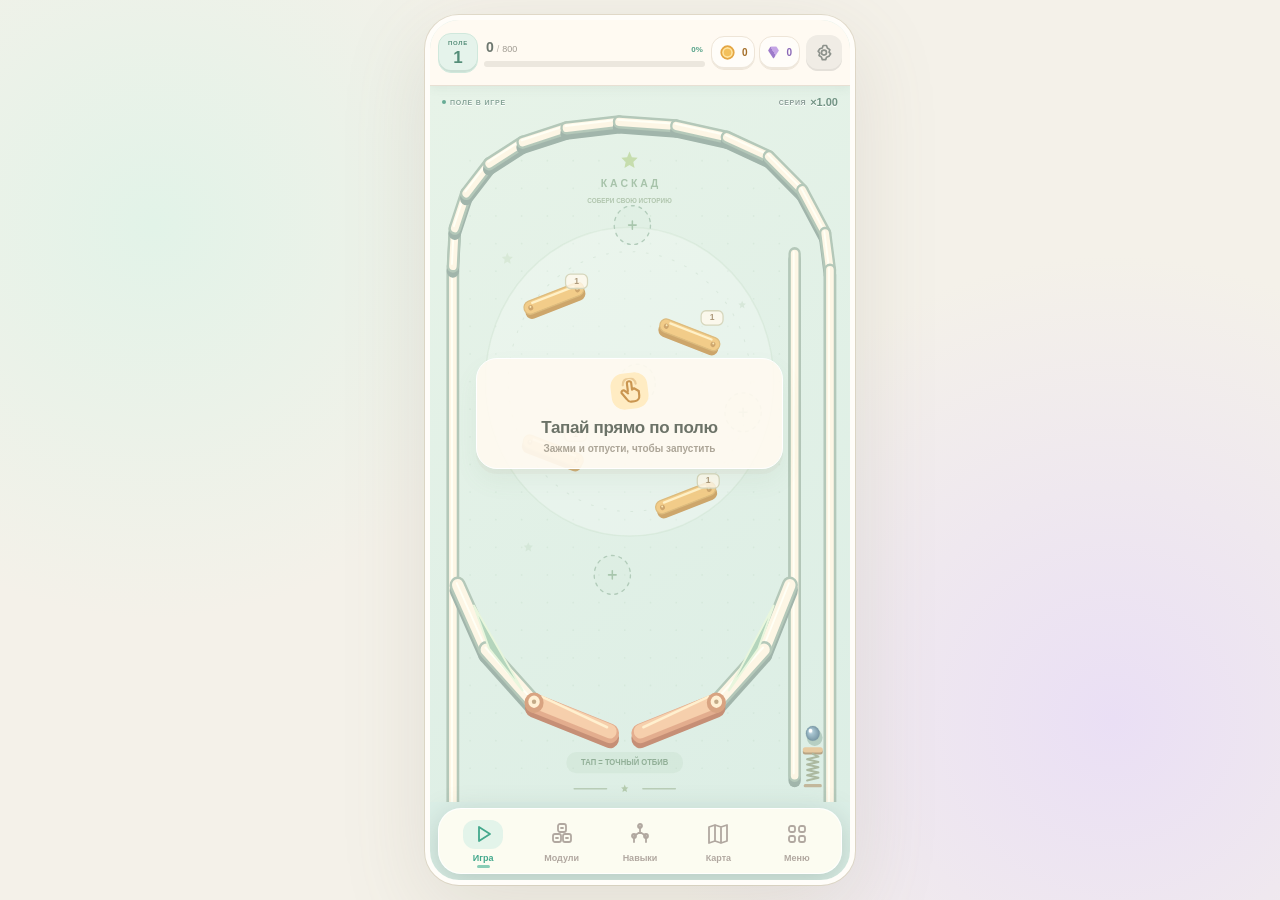
==== index.html @ a595b7ce "feat: game" ====
<!doctype html>
<html lang="ru">
<head>
<meta charset="utf-8">
<meta name="viewport" content="width=device-width, initial-scale=1, viewport-fit=cover">
<meta name="theme-color" content="#fff9ef">
<meta name="description" content="Каскад — уютный пинбол, который ты строишь сам. Мобильный HTML-прототип.">
<meta name="apple-mobile-web-app-capable" content="yes">
<title>Каскад · карманный пинбол</title>
<style>
:root{--bg:#fff9ef;--panel:#fff;--line:#e9e5dc;--line-soft:#f0ece4;--text:#42475f;--muted:#85899b;--dim:#a5a8b3;--mint:#35a68e;--green:#48b79d;--gold:#be8127;--violet:#9674c7;--red:#d27664;--radius:22px;--nav-h:66px;--head-h:58px;font-family:"Avenir Next Rounded","Nunito","Trebuchet MS",Arial,sans-serif;color-scheme:light}
*{box-sizing:border-box;-webkit-tap-highlight-color:transparent}html,body{margin:0;width:100%;height:100%;overscroll-behavior:none}body{background:radial-gradient(circle at 12% 25%,#e2f3e8 0,transparent 30%),radial-gradient(circle at 87% 80%,#eadff5 0,transparent 35%),#f4f1e9;color:var(--text);font-size:14px;display:flex;align-items:center;justify-content:center}button,a,input,select{font:inherit}button{cursor:pointer;border:0;color:inherit;touch-action:manipulation;font-weight:700}button:disabled{cursor:default;opacity:.48}a{color:inherit;text-decoration:none}button:focus-visible,a:focus-visible,canvas:focus-visible,input:focus-visible,select:focus-visible{outline:3px solid #71c9b5;outline-offset:3px}svg{width:24px;height:24px;fill:none;stroke:currentColor;stroke-width:2;stroke-linecap:round;stroke-linejoin:round;flex-shrink:0}h1,h2,h3,p{margin:0}h1{font-size:25px;line-height:1.12;letter-spacing:-.8px;font-weight:900}h2{font-size:25px;line-height:1.16;letter-spacing:-.8px;font-weight:900}h3{font-size:17px;font-weight:800;line-height:1.3}p{line-height:1.55}small{font-size:11px}button:active:not(:disabled){transform:translateY(1px)}[hidden]{display:none!important}
#app{width:100%;max-width:480px;height:100%;height:100dvh;max-height:1000px;background:var(--bg);position:relative;display:flex;flex-direction:column;overflow:hidden;isolation:isolate}
.topbar{height:var(--head-h);min-height:var(--head-h);padding:10px 17px;display:flex;align-items:center;gap:9px;border-bottom:1px solid #f0e9dd;background:#fffaf2;z-index:32}.brand{display:flex;align-items:center;gap:8px;margin-right:auto;flex-shrink:0;font-size:23px;font-weight:900;letter-spacing:-1.1px;line-height:1}.brand small{display:block;font-size:8px;letter-spacing:.6px;color:#a09a92;font-weight:700;margin-top:5px}.brand-symbol{display:block;width:32px;height:37px;position:relative;background:#dff3eb;border-radius:12px;transform:rotate(-9deg);border:1px solid #b8e6d8;box-shadow:0 2px 0 #b4d9c9}.brand-symbol i{position:absolute;width:11px;height:11px;border:2px solid white;border-radius:50%;background:#f6bd63;left:9px;top:6px;box-shadow:0 1px 0 #ce9d50}.brand-symbol b,.brand-symbol em{width:13px;height:5px;background:#68bda7;border-radius:4px;position:absolute;top:23px;left:4px;transform:rotate(22deg)}.brand-symbol em{left:15px;transform:rotate(-22deg)}
.wallet{display:flex;align-items:center;gap:6px}.currency{display:flex;align-items:center;gap:6px;border-radius:13px;padding:8px 9px;min-height:35px;font-size:13px;white-space:nowrap;font-variant-numeric:tabular-nums}.currency strong{font-weight:900}.coins{background:#fff0cc;color:#a46e28;box-shadow:inset 0 -2px #f3dfb5}.coins i{display:inline-block;width:17px;height:17px;border-radius:50%;background:#f3c05c;border:2px solid #e4a644;box-shadow:inset 0 0 0 2px #ffe4a0;flex-shrink:0}.gems{background:#efe7fb;color:#8a68b7;box-shadow:inset 0 -2px #e2d4f3}.gems i,.gem-mini{display:inline-block;width:13px;height:15px;clip-path:polygon(25% 0,75% 0,100% 35%,50% 100%,0 35%);background:linear-gradient(60deg,#9d7bca 50%,#c4a5e5 51%);flex-shrink:0}
.icon-button,.pause-button{display:flex;align-items:center;justify-content:center;flex-shrink:0;width:40px;height:40px;border-radius:14px;background:#f0ece5;color:#909094;box-shadow:inset 0 -2px #e4e0d9}.topbar .icon-button{width:35px;height:36px;border-radius:12px}.topbar .icon-button svg{width:20px;height:20px}
.layout{flex:1;display:flex;min-height:0;padding:12px 16px 0}.game-column{flex:1;min-width:0;min-height:0;display:flex;flex-direction:column;position:relative}.field-heading{display:flex;align-items:center;justify-content:space-between;margin:0 1px 11px;flex-shrink:0;gap:10px}.field-kicker,.eyebrow,.tiny-label{display:block;font-size:9px;letter-spacing:1.4px;color:#93929b;font-weight:800;line-height:1.3;text-transform:uppercase}.field-kicker{font-size:8px;margin-bottom:5px;color:#a3a097;letter-spacing:1.1px}.field-pill{padding:9px 12px;border-radius:13px;background:#f1eafc;color:#9573bf;display:flex;gap:10px;align-items:center;font-size:12px;white-space:nowrap}.field-pill>span:last-child{font-size:23px;line-height:.6;color:#ab90cb}
.scoreboard{display:flex;align-items:center;gap:10px;background:#fff;border:1px solid #efe8df;border-radius:17px;padding:10px 12px 11px;box-shadow:0 3px 0 #f0e9df;flex-shrink:0}.score-star{color:#efb350;display:flex}.score-star svg{width:28px;height:28px;fill:#f7c764;stroke:#ecb44e}.score-main{flex:1;min-width:0}.score-main>div:first-child{display:flex;align-items:baseline;gap:6px;margin-bottom:6px}.score-main strong{font-size:20px;font-weight:900;line-height:1;font-variant-numeric:tabular-nums}.score-target{font-size:12px;color:#aaa8ad;font-weight:700}.score-goal{font-size:9px;color:#aaa7a9;line-height:1.35;text-align:center;font-weight:800}.progress-track{height:7px;background:#f0eee9;border-radius:20px;overflow:hidden}.progress-track>div{height:100%;background:linear-gradient(90deg,#8cdac3,#4eb899);border-radius:20px;max-width:100%;transition:width .17s}.auto-row{display:flex;align-items:center;justify-content:space-between;flex-shrink:0;height:41px;padding:0 1px}.auto-toggle{display:flex;align-items:center;gap:7px;background:none;padding:4px 0;min-height:38px;font-size:11px;color:#707e7a}.auto-symbol{display:flex;color:#51a78e}.auto-symbol svg{width:19px;height:19px}.toggle-track{width:30px;height:18px;background:#cccdd3;border-radius:20px;padding:3px;display:inline-block;flex-shrink:0;transition:background .18s}.toggle-track i{display:block;width:12px;height:12px;border-radius:50%;background:white;box-shadow:0 1px 2px #0002;transition:transform .18s}.on .toggle-track{background:#5db69d}.on .toggle-track i{transform:translateX(12px)}.auto-toggle.on{color:#499c85}.text-button{background:transparent;color:#a3a2a6;font-size:11px;padding:6px;min-height:36px}.text-button span{font-size:18px;vertical-align:-1px;margin-left:4px}
.board-space{flex:1;min-height:0;min-width:0;display:flex;align-items:center;justify-content:center;position:relative;padding:0 0 5px}.board-wrap{position:relative;border-radius:29px;background:#e4f2ed;border:3px solid #d0e2da;box-shadow:0 5px 0 #c8d9d0,0 8px 15px #536e4510;overflow:hidden;flex:none;width:100%;aspect-ratio:440/700}.board-wrap:before{content:'';position:absolute;inset:1px;border:1px solid #fff9;border-radius:24px;pointer-events:none;z-index:3}#board{display:block;width:100%;height:100%;touch-action:none;outline:none}.board-top{position:absolute;top:11px;left:14px;right:14px;display:flex;justify-content:space-between;align-items:center;pointer-events:none}.board-badge{font-size:6.5px;letter-spacing:.8px;font-weight:900;color:#87a598;display:flex;align-items:center;gap:4px}.board-badge i{width:4px;height:4px;border-radius:50%;background:#67ac95}.combo-badge{font-size:6.5px;letter-spacing:.6px;color:#8b9e97;font-weight:800;display:flex;gap:4px;align-items:center}.combo-badge b{font-size:10px;color:#729484;letter-spacing:0}.combo-badge.hot{color:#ce9550}.combo-badge.hot b{color:#bc8544}
.board-prompt{position:absolute;left:11%;right:16%;top:38%;text-align:center;display:flex;align-items:center;flex-direction:column;gap:5px;pointer-events:none;background:#fffaf0ec;border:1px solid #fff;border-radius:21px;box-shadow:0 5px 0 #cabfab26,0 12px 24px #648e6912;padding:14px 10px;transition:opacity .2s,transform .2s}.board-prompt.hidden{opacity:0;transform:translateY(5px)}.prompt-hand{display:flex;justify-content:center;align-items:center;background:#ffecc3;border-radius:13px;width:37px;height:36px;color:#ca9651;margin-bottom:4px;transform:rotate(-7deg)}.prompt-hand svg{width:26px;height:26px}.board-prompt strong{font-size:17px;letter-spacing:-.35px;color:#6c7368;font-weight:900}.board-prompt>span:last-child{font-size:10px;color:#aca597;font-weight:700}.event-banner{position:absolute;top:27%;left:8%;right:14%;padding:11px 8px;background:#fff4cfed;border:2px solid #fff;border-radius:20px;text-align:center;color:#bd8949;font-size:14px;font-weight:900;box-shadow:0 4px 0 #dabc8b33;pointer-events:none;opacity:0;transform:translateY(8px);transition:.16s}.event-banner.visible{opacity:1;transform:none}.pause-shade{position:absolute;inset:0;background:#f8faf2dc;backdrop-filter:blur(6px);display:none;align-items:center;justify-content:center;flex-direction:column;gap:15px;text-align:center;padding:20px;z-index:10}.pause-shade.visible{display:flex}.pause-illustration{display:flex;align-items:center;justify-content:center;width:62px;height:62px;background:#e7dbf4;color:#ad91cc;border-radius:24px;transform:rotate(-8deg)}.pause-illustration svg{width:32px;height:32px}#pauseTitle{font-size:22px;font-weight:900}.pause-shade p{font-size:11px;color:var(--muted)}.advance-button{display:none;position:absolute;left:10px;right:10px;bottom:19%;align-items:center;gap:8px;background:#fff5cf;border:2px solid #fff;border-radius:20px;padding:14px 12px;color:#9c7737;box-shadow:0 5px 0 #d9c38a,0 15px 25px #526e5630;z-index:11;text-align:left}.advance-button.visible{display:flex}.reward-star{display:flex;color:#e5ad43}.reward-star svg{width:28px;height:28px;fill:#f4c76b}.advance-button>span:nth-child(2){flex:1;font-size:9px}.advance-button strong{display:block;margin-top:4px;font-size:13px;color:#8c7146}.advance-button>b{font-size:24px;color:#9372c3}.advance-button .gem-mini{width:15px;height:20px}
.launch-console{display:flex;gap:8px;flex-shrink:0;margin-top:11px}.launch-button{position:relative;flex:1;min-width:0;min-height:57px;padding:11px 14px;overflow:hidden;background:#6abda5;border:1px solid #58b198;border-radius:19px;box-shadow:0 4px 0 #409a83;color:white;touch-action:none}.launch-fill{position:absolute;inset:0 auto 0 0;width:0;background:#99dbc282;pointer-events:none}.launch-content{position:relative;display:flex;align-items:center;gap:10px;pointer-events:none}.launch-content>span:first-child{display:flex}.launch-content svg{width:26px;height:26px}.launch-content>span:nth-child(2){text-align:left;flex:1}.launch-content strong{font-size:14px;display:block;font-weight:900}.launch-content small{font-size:10px;display:block;color:#e1f6ed;margin-top:3px;font-weight:500}.launch-content>b{font-size:12px;background:#fff2;padding:7px;border-radius:10px;min-width:40px;font-variant-numeric:tabular-nums}.pause-button{height:auto;width:50px;background:#efe6da;border:1px solid #e8dfd1;box-shadow:0 4px 0 #dbd0bf;border-radius:18px;color:#a89880}.game-footnote{font-size:9px;color:#a6a399;text-align:center;padding:10px 0 7px;font-weight:600;flex-shrink:0}
.game-nav{display:flex;gap:2px;flex-shrink:0;height:var(--nav-h);padding:7px 9px max(7px,env(safe-area-inset-bottom));background:#fffdf9;border-top:1px solid #eee8df;z-index:35;box-shadow:0 -5px 20px #8e735103}.game-nav button{flex:1;min-width:0;display:flex;align-items:center;justify-content:center;flex-direction:column;gap:4px;background:transparent;color:#b1a8a0;position:relative;border-radius:17px;font-size:9px;font-weight:800}.game-nav button>span:first-child{display:flex;align-items:center;justify-content:center;width:40px;height:29px;border-radius:12px}.game-nav svg{width:24px;height:24px;stroke-width:1.8}.game-nav button.active{color:#43a88c}.game-nav button.active>span:first-child{background:#e4f4e9}.game-nav i{display:none;position:absolute;top:3px;right:21%;width:7px;height:7px;border:1.5px solid white;background:#e6a45c;border-radius:50%}.game-nav button.active:after{content:'';width:13px;height:3px;background:#8acdb6;border-radius:3px;position:absolute;bottom:0}
.right-rail,.editor-console,.prep-console{display:none}.editor .scoreboard,.editor .auto-row,.editor .launch-console,.editor .game-footnote{display:none}.editor .field-heading{margin-bottom:8px}.editor .field-kicker{display:none}.editor .field-heading h1{font-size:20px}.editor .field-pill{font-size:10px;padding:6px 10px}.editor .right-rail{display:block;flex-shrink:0;max-height:180px;overflow:auto;margin-top:10px;background:#fffdf9;border:1px solid #eee6da;border-radius:20px;padding:10px 12px}.editor .editor-console{display:flex;justify-content:space-between;align-items:center;gap:7px;padding:9px 0;flex-shrink:0}.editor-console>span{font-size:10px;color:#909486;max-width:62%;line-height:1.3}.editor-console .btn{min-height:39px;padding:8px 19px;font-size:12px}.placement-top{display:flex;gap:8px;align-items:center;margin-bottom:8px}.placement-top .mod-icon{width:33px;height:33px}.placement-top>div{flex:1}.placement-top h3{font-size:13px}.placement-top small{color:var(--muted);font-size:10px}.placement-top .btn{min-height:34px;font-size:11px;padding:7px 12px}.slot-strip{display:flex;gap:5px;overflow-x:auto;padding:2px 0 6px;scrollbar-width:none}.socket-chip{min-width:35px;min-height:35px;border-radius:10px;background:#f1eee8;color:#a6a09a;font-size:11px;flex-shrink:0;border:1px solid #e5dfd5}.socket-chip.filled{background:#e3f1e9;border-color:#c5e2d4;color:#5a9a83}.socket-chip.selected{border:2px solid #54b598;background:#ceeedf;color:#38876b}.placement-actions{display:flex;gap:5px;margin-top:4px}.placement-actions button{min-height:39px;flex:1;font-size:11px;padding:7px 5px}.placement-actions .btn.primary{color:#fff}.prep:not(.editor) .prep-console{display:flex;justify-content:space-between;align-items:center;gap:8px;padding:12px 0 8px;flex-shrink:0}.prep:not(.editor) .launch-console{display:none}.prep-console b{font-size:13px}.prep-console small{display:block;font-size:9px;color:var(--muted);margin-top:4px}.prep-console .btn{font-size:12px;min-height:43px;padding:10px 13px}
#modalRoot{position:absolute;inset:var(--head-h) 0 var(--nav-h);pointer-events:none;z-index:30}#modalRoot.dialog-root{inset:0;z-index:50}.modal-backdrop{height:100%;width:100%;pointer-events:auto;display:flex;align-items:stretch;background:var(--bg)}.modal{width:100%;height:100%;display:flex;flex-direction:column;min-height:0;background:var(--bg);overflow:hidden;animation:screenIn .17s ease-out}.modal-header{display:flex;align-items:center;justify-content:space-between;padding:18px 19px 15px;gap:10px;flex-shrink:0}.modal-header .eyebrow{font-size:8px;letter-spacing:1.3px;color:#afa596;margin-bottom:5px}.modal-header .icon-button{background:#f1eae0;box-shadow:inset 0 -2px #e7dfd4;color:#a79e91;min-width:40px}.modal-body{overflow:auto;overscroll-behavior:contain;-webkit-overflow-scrolling:touch;flex:1;min-height:0;padding:0 18px 22px;scrollbar-width:thin;scrollbar-color:#d8d3c8 transparent}.modal-actions{display:flex;gap:8px;padding:12px 18px 14px;background:#fffcf6;border-top:1px solid #eee7db;flex-shrink:0}.modal-actions>.btn{flex:1;font-size:11px;line-height:1.25;min-height:44px;padding:10px 12px}.dialog-root .modal-backdrop{align-items:flex-end;padding:18px;background:#5d665e5c;backdrop-filter:blur(4px)}.dialog-root .modal{height:auto;max-height:90%;border-radius:29px;box-shadow:0 16px 60px #31332644;border:2px solid #fff;animation:sheetIn .2s ease-out}.dialog-root .modal-body{flex:initial;max-height:60dvh}.dialog-root .modal-header{padding-top:20px}.dialog-root .modal-actions{padding-bottom:18px}
.btn{background:#eee9e1;border:1px solid #e6e0d6;border-radius:14px;padding:11px 15px;min-height:44px;display:inline-flex;align-items:center;justify-content:center;gap:7px;line-height:1.3;font-size:12px;font-weight:800;box-shadow:0 2px 0 #dbd5ca;color:#8b8073}.btn svg{width:18px;height:18px}.btn.primary{background:#63b99f;border-color:#58ac92;color:white;box-shadow:0 3px 0 #42967d}.btn.gold{background:#ffdf9a;border-color:#f2ce85;color:#a07b35;box-shadow:0 3px 0 #ddbb71}.btn.subtle{background:#f6f2ec;border-color:#eae4da;color:#969183;box-shadow:none}.btn.danger{background:#fbe9e3;color:#c97660;border-color:#f0d4c9;box-shadow:none}.btn.small{min-height:37px;font-size:11px;padding:8px 10px}.btn.wide{width:100%}.panel-action{margin-top:12px}.btn.active{background:#e1f2e8;color:#408f76;border-color:#aad6c3}
.tabs,.branch-select{display:flex;gap:5px;background:#ede8df;border:1px solid #e4dfd6;padding:4px;border-radius:15px;margin-bottom:16px;overflow-x:auto;flex-shrink:0;scrollbar-width:none}.tabs>button,.branch-select>button{flex:1;white-space:nowrap;background:none;border-radius:11px;color:#a29a8f;min-height:38px;font-size:11px;padding:8px 10px;font-weight:800}.tabs>button.active,.branch-select>button.active{background:#fffdf8;color:#629f86;box-shadow:0 2px 3px #a696791b}.branch-select{margin-top:13px}.branch-select>button{padding:8px 4px;font-size:10px}
.info-box{padding:13px 14px;background:#edf5ed;border:1px solid #e0ebdc;color:#79947b;border-radius:17px;font-size:11px;line-height:1.6;margin-bottom:15px}.info-box b{color:#608367}.info-box.warn{background:#fff1d6;border-color:#f0e2c7;color:#ab8c4d}.fine{font-size:10px;line-height:1.55;color:#a6a093;margin-top:11px}.section-heading{display:flex;align-items:center;justify-content:space-between;gap:8px;margin:23px 0 12px}.pill,.count-badge{display:inline-flex;align-items:center;justify-content:center;padding:4px 7px;background:#f0ebe2;border-radius:8px;font-size:10px;color:#a39680;white-space:nowrap;font-weight:800}.pill svg{width:15px;height:15px}.count-badge{font-size:12px;background:#e5f2e9;color:#6ca38c;padding:7px 10px}
.shop-intro{display:flex;gap:12px;align-items:center;background:#e8f3e9;border:1px solid #d8e8d9;border-radius:20px;padding:13px;margin-bottom:15px}.shop-intro>span{width:45px;height:45px;display:flex;align-items:center;justify-content:center;background:#cce8d6;border-radius:16px;color:#72ac8d}.shop-intro>div{flex:1}.shop-intro b{display:block;font-size:14px;color:#689578}.shop-intro small{display:block;margin-top:4px;font-size:10px;color:#8aab91}.shop-intro .text-button{color:#69927a;padding:5px;font-size:13px}
.module-grid{display:grid;grid-template-columns:1fr 1fr;gap:12px}.module-card{background:#fffdf9;border:1px solid #e9e2d8;border-radius:21px;padding:12px;box-shadow:0 3px 0 #eee6da;min-width:0}.module-card.locked{background:#f4f0e9;box-shadow:none}.module-art{height:81px;border-radius:16px;background:var(--tile,#ecf5ed);display:flex;align-items:center;justify-content:center;position:relative;cursor:pointer;width:100%;border:0;margin-bottom:10px}.module-art .mod-icon{width:66px;height:66px;display:flex;align-items:center;justify-content:center}.module-art .mod-icon svg{width:57px;height:57px}.module-art .module-level{position:absolute;right:7px;top:6px;background:#fffc;color:#9c937f;padding:3px 6px;border-radius:8px;font-size:9px}.module-card.locked .module-art{filter:saturate(.45);opacity:.75}.module-card h3{font-size:13px;white-space:nowrap;text-overflow:ellipsis;overflow:hidden;margin:0 0 4px}.module-card .module-yield{font-size:9px;color:#aaa08d;min-height:22px;line-height:1.4}.module-card .btn{width:100%;font-size:11px;min-height:37px;padding:8px 4px;border-radius:12px;margin-top:6px}.module-card .card-details{display:block;width:100%;background:none;padding:8px 4px 0;font-size:10px;color:#a7a197;min-height:28px}.locked-note{display:flex;align-items:center;gap:4px;color:#aaa097;font-size:10px}
.mod-icon{display:inline-flex;align-items:center;justify-content:center;flex-shrink:0;width:42px;height:42px}.mod-icon svg{width:34px;height:34px;overflow:visible}.detail-art{height:150px;border:1px solid #e5e8dc;background:#edf4e9;border-radius:25px;display:flex;align-items:center;justify-content:center;position:relative;margin-bottom:17px}.detail-art:before,.detail-art:after{content:'✦';position:absolute;color:#cfdfc5;font-size:32px;left:17%;top:24%}.detail-art:after{left:auto;right:19%;top:58%;font-size:22px}.detail-art .mod-icon{width:120px;height:120px}.detail-art .mod-icon svg{width:104px;height:104px}.detail-art .pill{position:absolute;right:13px;top:12px;background:#fff9}.detail-description{font-size:12px;color:#92917f;line-height:1.6;margin:12px 0 16px}.stat-grid{display:grid;grid-template-columns:repeat(2,1fr);gap:11px;margin-bottom:15px}.stat-cell{background:#fffdf9;border:1px solid #e9e3d8;border-radius:18px;padding:14px;text-align:center;min-width:0}.stat-cell small{display:block;font-size:9px;color:#a49b8a;line-height:1.4}.stat-cell strong{display:block;font-size:23px;color:#797c71;margin:7px 0;line-height:1;font-weight:900}.milestone{display:flex;gap:10px;padding:12px 0;border-top:1px dashed #e5ddce;align-items:center}.milestone>span{background:#eee6f6;color:#a38abb;font-size:10px;padding:7px;border-radius:11px;font-weight:900;flex-shrink:0}.milestone p{font-size:11px;color:#a09687}.milestone.reached>span{background:#dff0e5;color:#6a9c80}.choice-row,.editor-toolbar{display:flex;flex-wrap:wrap;gap:8px;margin-top:12px}.choice-row>.btn{flex:1}.empty-copy{padding:30px 17px;border:2px dashed #e3ddd2;border-radius:22px;text-align:center;color:#b1a491;line-height:1.7;font-size:12px}
.tree-branches{display:block}.branch{display:none;position:relative}.branch.visible{display:block}.branch-title{display:flex;align-items:center;gap:10px;margin:7px 0 17px}.branch-title>b{background:color-mix(in srgb,var(--branch) 16%,white);border:1px solid color-mix(in srgb,var(--branch) 25%,white);color:var(--branch);padding:7px 10px;border-radius:12px;font-size:14px}.branch-title h3{font-size:15px;color:var(--branch)}.tree-level{display:flex;justify-content:center;gap:14px;position:relative;margin-bottom:22px}.tree-level:after{content:'';position:absolute;top:100%;height:22px;width:2px;background:#dcded3;left:calc(50% - 1px)}.tree-level.split:before{content:'';position:absolute;left:24%;right:24%;top:-12px;border-top:2px solid #dcded3}.tree-level:last-child:after{display:none}.tree-level.split>.skill-node:before{content:'';position:absolute;top:-13px;left:50%;height:12px;border-left:2px solid #dcded3}.skill-node{position:relative;width:47%;background:#fffcf8;border:1px solid #e4dfd5;border-radius:18px;padding:11px;text-align:left;box-shadow:0 3px 0 #e8e2d7;z-index:1;min-height:91px;display:flex;flex-direction:column;gap:6px}.skill-node.locked{background:#f1eee7;box-shadow:0 2px 0 #e7e1d7}.skill-node.locked strong{color:#b2aa9d}.skill-node.available{border-color:color-mix(in srgb,var(--branch) 50%,white)}.skill-node.purchased{background:color-mix(in srgb,var(--branch) 9%,white);border-color:color-mix(in srgb,var(--branch) 40%,white)}.skill-node strong{font-size:11px;color:#828777;line-height:1.3}.skill-id{font-size:8px;color:#acaa9a;letter-spacing:.4px}.skill-bottom{display:flex;justify-content:space-between;align-items:center;margin-top:auto;font-size:10px;color:var(--branch)}.rank-dots{display:flex;gap:3px}.rank-dots i{display:block;width:5px;height:5px;border-radius:50%;background:#e2ddcf}.rank-dots i.filled{background:var(--branch)}.skill-detail{background:#fffdf8;border:1px solid #e6dfd3;border-radius:21px;padding:15px;margin-top:8px;box-shadow:0 3px 0 #efe7da}.skill-detail h3{font-size:14px;display:flex;gap:6px;align-items:center;flex-wrap:wrap}.skill-detail p{font-size:11px;color:#9a9385;margin:8px 0}.skill-detail small{display:block;color:#bd9b75;font-size:10px;line-height:1.5}.skill-detail>.btn{width:100%;margin-top:13px}.research-row{display:grid;grid-template-columns:1fr 1fr;gap:10px}
.map-chapter{background:#fffdf8;border:1px solid #e7e1d6;border-radius:23px;padding:15px 11px;margin-bottom:15px;position:relative;overflow:hidden;box-shadow:0 3px 0 #eee7da}.map-chapter-head{display:flex;justify-content:space-between;align-items:center;gap:6px;margin-bottom:17px;padding:0 3px}.map-chapter-head b{font-size:13px}.map-chapter-head>span{font-size:9px;padding:5px 8px;background:#f5eee2;border-radius:9px;color:#b1a18b}.map-levels{display:flex;gap:6px;position:relative}.map-levels:before{content:'';position:absolute;left:9%;right:9%;height:4px;border-radius:5px;background:#ebe5d8;top:19px}.map-level{min-width:0;flex:1;text-align:center;position:relative}.map-level b{position:relative;background:#f0eae0;box-shadow:0 3px 0 #e4daca;border:2px solid #fffaf1;border-radius:16px;display:flex;align-items:center;justify-content:center;width:42px;height:43px;margin:0 auto 9px;font-size:15px;color:#b8ae9f}.map-level.current b{background:#82c8ac;box-shadow:0 3px 0 #58a58a;border-color:#dbf1e1;color:white}.map-level.current:after{content:'ТЫ ЗДЕСЬ';position:absolute;top:-12px;left:0;width:100%;font-size:5.5px;font-weight:900;letter-spacing:.6px;color:#6fac8d}.map-level.done b{background:#e1efe1;color:#8daf85;box-shadow:0 3px 0 #c8dec5}.map-level small{display:block;font-size:7.5px;color:#b5aa96;line-height:1.65}.map-level small:last-child{color:#ab96c0}
.gear-grid{display:grid;grid-template-columns:1fr 1fr;gap:11px}.gear-card{background:#fffdf8;border:1px solid #e6dfd2;border-radius:21px;padding:16px 12px;text-align:center;min-width:0}.gear-card.selected{background:#edf4e9;border-color:#bedac3}.gear-card>strong{font-size:13px}.gear-card p{font-size:10px;color:#a19986;margin:8px 0 14px}.gear-card .btn{width:100%;font-size:10px}.shell-orb{width:55px;height:55px;border-radius:50%;margin:2px auto 15px;border:3px solid #fff;box-shadow:inset -6px -7px 4px #485e5b25,inset 9px 10px 5px #ffffff80,0 4px 0 #ddd8ca;position:relative}.shell-orb:after{content:'';position:absolute;top:9px;left:10px;width:12px;height:8px;transform:rotate(-30deg);background:#fff9;border-radius:50%}.mastery-row{background:#fffcf7;border:1px solid #e6dfd1;padding:11px 13px;border-radius:19px;margin-bottom:10px}.mastery-row-head{display:flex;align-items:center;gap:8px}.mastery-row-head>.mod-icon{width:32px;height:35px}.mastery-row-head>strong{font-size:11px;flex:1}.mastery-row-head>span:last-child{font-size:9px;color:#a59881}.mastery-track{height:6px;background:#ece6da;border-radius:8px;margin:8px 0}.mastery-track i{height:100%;display:block;border-radius:8px;background:#9fcbaa}.mastery-row>small{font-size:9px;color:#b0a38c}
.settings-row{display:flex;align-items:center;justify-content:space-between;gap:15px;padding:16px 0;border-bottom:1px solid #ece6d9}.settings-row>div{flex:1;min-width:0}.settings-row strong{font-size:13px;line-height:1.3}.settings-row small{display:block;color:#a79d8c;font-size:10px;line-height:1.5;margin-top:5px}.settings-row .btn{min-width:55px;min-height:36px;font-size:11px}.switch-button{width:48px;height:30px;padding:4px;background:#dad7d0;border-radius:20px;flex-shrink:0;display:flex;align-items:center;box-shadow:inset 0 2px 2px #aca49317}.switch-button i{width:22px;height:22px;display:block;background:#fffdfa;border-radius:50%;box-shadow:0 2px 2px #8e827922;transition:transform .18s}.switch-button.on{background:#7cc4aa}.switch-button.on i{transform:translateX(18px)}input,select{background:#fffdfa;border:1px solid #ddd6c7;color:#918570;padding:10px;border-radius:12px;min-height:41px;max-width:100%;font-size:12px}.settings-row>select{max-width:51%}
.menu-hero{position:relative;background:linear-gradient(140deg,#e6f3e4,#daf0e7);border:1px solid #cee3d3;border-radius:27px;padding:23px 20px;margin-bottom:16px;overflow:hidden}.menu-hero small{font-size:9px;font-weight:800;letter-spacing:1.5px;color:#8dac8c}.menu-hero h3{font-size:27px;color:#67977b;font-weight:900;letter-spacing:-.7px;margin:7px 0}.menu-hero p{font-size:11px;color:#87a38a;max-width:72%;line-height:1.5}.menu-hero .btn{margin-top:21px;min-width:155px;font-size:13px}.menu-hero>svg{position:absolute;right:20px;top:43px;width:68px;height:90px;color:#b4d7be;transform:rotate(12deg);stroke-width:1.5}.menu-links{display:grid;grid-template-columns:1fr 1fr;gap:11px;margin:15px 0}.menu-link{min-height:103px;border-radius:21px;background:#fffcf7;border:1px solid #e8e0d3;padding:15px;text-align:left;box-shadow:0 3px 0 #eee7db}.menu-link>span:first-child{width:37px;height:35px;display:flex;align-items:center;justify-content:center;border-radius:13px;margin-bottom:10px;color:#9d8fb7;background:#eee6f6}.menu-link:nth-child(2)>span:first-child{color:#bd9b58;background:#fbefd3}.menu-link:nth-child(3)>span:first-child{color:#91a5b7;background:#e5edf3}.menu-link:nth-child(4)>span:first-child{color:#b58d82;background:#f6e7e2}.menu-link strong{font-size:12px;display:block}.menu-link small{font-size:9px;color:#ad9e89;display:block;margin-top:4px}.menu-list-button{width:100%;display:flex;align-items:center;gap:11px;background:#fffaf1;border:1px solid #e8dfd0;border-radius:17px;padding:13px 14px;text-align:left;font-size:12px;margin-top:10px}.menu-list-button>span{display:flex;color:#b2a68c}.menu-list-button>span:last-child{margin-left:auto}.menu-save{font-size:9px;color:#bab1a1;text-align:center;margin:18px 0 1px;line-height:1.6}.menu-save i{display:inline-block;width:5px;height:5px;background:#94c9a8;border-radius:50%;margin-right:4px}
.reward-hero{position:relative;padding:26px 20px;text-align:center;background:radial-gradient(ellipse,#f0e3fa,#f9f2ed);border:1px solid #efe3ed;border-radius:25px;margin:4px 0 17px}.reward-hero:before,.reward-hero:after{content:'✦';position:absolute;color:#d9c5e9;font-size:32px;left:20%;top:25%}.reward-hero:after{left:auto;right:19%;top:54%;font-size:21px}.reward-hero strong{display:block;font-size:53px;color:#a485c4;line-height:1.1;font-weight:900;letter-spacing:-2px}.reward-hero span{display:block;font-size:11px;color:#b499c7;margin-top:9px}.help-step{display:flex;gap:13px;margin:7px 0 23px}.help-step>span{display:flex;width:35px;height:35px;background:#e3f0e6;border-radius:13px;align-items:center;justify-content:center;font-size:11px;color:#88ae90;flex-shrink:0;font-weight:900}.help-step strong{font-size:13px}.help-step p{color:#a19887;font-size:11px;margin-top:7px}.slots-row{display:flex;gap:9px;margin-top:16px}.preset-card{flex:1;min-width:0;background:#fffaf3;border:1px solid #e5dac8;border-radius:18px;padding:13px 8px;font-size:12px;font-weight:800}.preset-card small{display:block;font-size:9px;margin:6px 0 13px;color:#ac9d85}.preset-card .btn{width:100%;font-size:9px;margin:4px 0;padding:8px 3px}.toast-stack{position:absolute;top:calc(var(--head-h) + 7px);left:14px;right:14px;z-index:90;display:flex;align-items:center;flex-direction:column;gap:8px;pointer-events:none}.toast{padding:12px 16px;border-radius:16px;background:#fffcf3f5;border:1px solid #e7dcc9;box-shadow:0 5px 25px #867b4430;font-size:11px;color:#9d947d;line-height:1.4;text-align:center;animation:screenIn .2s ease-out;max-width:100%}.toast.warn{border-color:#edc5b8;color:#bd8576}kbd{font-size:9px;padding:3px 5px;background:#eee8dd;border-radius:5px;color:#a0957e}
@keyframes screenIn{from{opacity:0;transform:translateY(5px)}to{opacity:1;transform:none}}@keyframes sheetIn{from{opacity:0;transform:translateY(35px)}to{opacity:1;transform:none}}
@media(min-width:600px){#app{height:min(940px,calc(100dvh - 32px));border-radius:33px;box-shadow:0 24px 85px #76736026,0 0 0 1px #e4ddcd;border:5px solid #fffdf9}.topbar{padding-top:12px}}
@media(max-width:360px){:root{--head-h:60px;--nav-h:64px}.topbar{padding:9px 12px;gap:6px}.brand{font-size:21px;gap:6px}.brand-symbol{width:27px;height:33px}.brand small{font-size:7px}.wallet{gap:5px}.currency{font-size:11px;padding:7px;gap:4px}.layout{padding:9px 12px 0}h1{font-size:22px}.field-heading{margin-bottom:8px}.scoreboard{padding:8px 10px}.auto-row{height:35px}.launch-button{min-height:53px;padding:10px}.launch-content strong{font-size:12px}.game-footnote{font-size:8px;padding:9px 0 5px}.module-grid{gap:9px}.module-card{padding:9px}.module-card h3{font-size:12px}.modal-body{padding-left:14px;padding-right:14px}.modal-header{padding:15px 14px 13px}.modal-header h2{font-size:23px}.branch-select>button{font-size:9px}.map-level b{width:37px;height:39px}.map-levels{gap:3px}}
@media(max-height:730px){:root{--head-h:58px;--nav-h:60px}.layout{padding-top:8px}.field-heading{margin-bottom:7px}.field-kicker{display:none}h1{font-size:22px}.scoreboard{padding-top:7px;padding-bottom:8px}.score-main strong{font-size:18px}.auto-row{height:34px}.launch-console{margin-top:8px}.launch-button{min-height:49px;padding-top:9px;padding-bottom:9px}.game-footnote{padding:8px 0 5px;font-size:8px}.game-nav{padding-top:5px;padding-bottom:5px}.game-nav button{font-size:8px;gap:2px}.game-nav button>span:first-child{height:27px}.game-nav svg{width:22px;height:22px}.editor .right-rail{max-height:144px;padding:8px 10px}.editor .editor-console{padding:6px 0}.placement-top{margin-bottom:4px}.placement-actions button{min-height:34px}.socket-chip{min-height:31px;min-width:31px}.modal-header{padding-top:14px;padding-bottom:12px}}
@media(orientation:landscape) and (max-height:500px){#app{max-width:430px}.field-heading{display:none}.scoreboard{padding:4px 9px}.score-main>div:first-child{margin-bottom:3px}.auto-row{height:28px}.game-footnote{display:none}.launch-button{min-height:38px;padding:6px 12px}.launch-content small{display:none}.launch-content strong{font-size:12px}.modal-header{padding-top:10px;padding-bottom:8px}.modal-header h2{font-size:20px}}
@supports(padding:max(0px)){@media(max-width:599px){#app{padding-top:env(safe-area-inset-top)}#modalRoot{top:calc(var(--head-h) + env(safe-area-inset-top))}.game-nav{height:calc(var(--nav-h) + env(safe-area-inset-bottom));padding-bottom:calc(7px + env(safe-area-inset-bottom))}#modalRoot{bottom:calc(var(--nav-h) + env(safe-area-inset-bottom))}#modalRoot.dialog-root{top:0;bottom:0}}}
@media(prefers-reduced-motion:reduce){*,*:before,*:after{animation:none!important;transition:none!important;scroll-behavior:auto!important}}

/* Keep the playfield dominant on a phone, without shrinking menu touch targets. */
.field-heading{margin-bottom:8px}.field-heading .field-kicker{display:none}.field-heading h1{font-size:21px}.field-pill{padding:7px 10px}
.scoreboard{padding:8px 11px}.score-main strong{font-size:18px}.score-main>div:first-child{margin-bottom:5px}.score-star svg{width:25px;height:25px}
.auto-row{height:34px}.auto-toggle{min-height:34px}.auto-row .text-button{min-height:34px}
.launch-button{min-height:53px}.game-footnote{font-size:8px;padding:8px 0 5px}
.sandbox-mode .field-heading .field-kicker{display:block;font-size:7px;letter-spacing:.8px;color:#b59a6a}
.module-card .btn{min-height:41px}.module-card .card-details{min-height:31px}
.settings-row small,.detail-description{color:#928b7c}.menu-hero p{color:#78967d}
@media(max-width:360px){.brand{font-size:20px}.brand small{letter-spacing:.3px}.topbar{gap:5px}.currency{padding:7px 6px}.wallet{gap:4px}.brand-symbol{margin-right:1px}}
@media(max-height:650px){.game-footnote{display:none}.field-heading h1{font-size:19px}.scoreboard{padding:6px 10px}.score-main strong{font-size:16px}.launch-button{min-height:47px}.board-prompt{padding:10px 8px}.prompt-hand{width:29px;height:28px;margin-bottom:1px}.prompt-hand svg{width:21px;height:21px}.board-prompt strong{font-size:13px}.board-prompt>span:last-child{font-size:9px}}

/* v0.4 - fullscreen live playfield. Menus are overlays; simulation stays live. */
#app{padding:0!important;background:#dcefe7;max-height:none}
.topbar{position:absolute;top:max(8px,env(safe-area-inset-top));left:10px;right:10px;height:46px;min-height:46px;padding:0;display:flex;border:0;background:transparent;z-index:44;pointer-events:none}
.topbar .brand{display:none}
.topbar .wallet,.topbar .icon-button{pointer-events:auto}
.topbar .wallet{margin-right:auto;gap:6px}.topbar .currency{min-height:36px;padding:8px 10px;border:1px solid #fff8;box-shadow:0 4px 14px #49655716,inset 0 -2px #00000009;backdrop-filter:blur(9px)}
.topbar>.icon-button{width:38px;height:38px;border-radius:14px;background:#fffdf0dc;color:#7f8d86;box-shadow:0 4px 14px #49655718,inset 0 -2px #e7e1d4;backdrop-filter:blur(9px)}
.layout{position:absolute;inset:0;padding:0;display:block;z-index:1;min-height:0}
.game-column{position:absolute;inset:0;display:block;min-height:0}
.board-space{position:absolute;inset:0;padding:0;display:block;min-height:0}
.board-wrap{position:absolute;inset:0!important;width:100%!important;height:100%!important;max-height:none!important;aspect-ratio:auto;border:0;border-radius:0;background:#dfeee8;box-shadow:none}
.board-wrap:before{display:none}#board{width:100%;height:100%;display:block}
.field-heading{position:absolute;top:max(58px,calc(env(safe-area-inset-top) + 54px));left:12px;right:12px;margin:0;z-index:24;pointer-events:none;justify-content:flex-end}
.field-heading>div{display:none}.field-pill{pointer-events:auto;background:#fffdf2d9;border:1px solid #fff;box-shadow:0 4px 16px #55716417;backdrop-filter:blur(8px);padding:7px 10px}
.scoreboard{position:absolute;top:max(60px,calc(env(safe-area-inset-top) + 56px));left:50%;width:min(58vw,230px);transform:translateX(-50%);z-index:23;padding:7px 9px 8px;border:1px solid #fff;background:#fffdf0dd;box-shadow:0 4px 18px #55716418;backdrop-filter:blur(9px);border-radius:15px}
.score-star svg{width:22px;height:22px}.score-main strong{font-size:17px}.score-target{font-size:10px}.score-goal{display:none}.progress-track{height:5px}
.auto-row{position:absolute;top:max(107px,calc(env(safe-area-inset-top) + 103px));left:12px;right:12px;height:38px;z-index:23;pointer-events:none}
.auto-row button{pointer-events:auto}.auto-toggle{padding:5px 8px 5px 7px;background:#fffdf0d8;border:1px solid #fff;border-radius:14px;box-shadow:0 4px 15px #55716414;backdrop-filter:blur(8px)}
.auto-row .text-button{display:none}.board-top{top:max(151px,calc(env(safe-area-inset-top) + 147px));left:14px;right:14px;z-index:6}.board-badge,.combo-badge{font-size:7px;text-shadow:0 1px #fff}.combo-badge b{font-size:11px}
.launch-console{position:absolute;left:12px;right:12px;bottom:calc(var(--nav-h) + max(14px,env(safe-area-inset-bottom)));z-index:25;margin:0;pointer-events:none;gap:8px}
.launch-console button{pointer-events:auto}.launch-button{min-height:54px;background:#62b69eec;border-color:#4fa58e;box-shadow:0 4px 0 #3d927c,0 8px 22px #315f5140;backdrop-filter:blur(6px)}.pause-button{width:51px;background:#fff9ecd9;box-shadow:0 4px 0 #d8cfbd,0 8px 18px #5a5f5430;backdrop-filter:blur(8px)}
.game-footnote{display:none!important}
.advance-button{left:12px;right:12px;bottom:calc(var(--nav-h) + 84px + max(12px,env(safe-area-inset-bottom)));z-index:26}
.pause-shade{position:fixed;inset:0;border-radius:0;z-index:70}
.game-nav{position:absolute;left:10px;right:10px;bottom:max(8px,env(safe-area-inset-bottom));height:var(--nav-h);padding:6px 7px;border:1px solid #ffffffd9;border-radius:23px;background:#fffdf2e8;box-shadow:0 8px 30px #455f5442;backdrop-filter:blur(14px);z-index:46}
.game-nav button{border-radius:15px}.game-nav button.active>span:first-child{background:#dff3e8d9}
.toast-stack{top:max(156px,calc(env(safe-area-inset-top) + 152px));z-index:90}

/* Live placement mode: the board remains full-screen behind the editor controls. */
.editor .scoreboard,.editor .auto-row,.editor .launch-console{display:flex}.editor .field-heading{display:flex}.editor .board-top{display:flex}
.editor .right-rail{display:block;position:absolute;left:10px;right:10px;bottom:calc(var(--nav-h) + 74px + max(10px,env(safe-area-inset-bottom)));z-index:27;max-height:178px;overflow:auto;margin:0;padding:9px 11px;background:#fffdf3e9;border:1px solid #fff;border-radius:20px;box-shadow:0 8px 25px #42594d38;backdrop-filter:blur(12px)}
.editor .editor-console{display:flex;position:absolute;left:12px;right:12px;bottom:calc(var(--nav-h) + max(12px,env(safe-area-inset-bottom)));z-index:28;padding:7px 0;pointer-events:none}.editor .editor-console>*{pointer-events:auto}.editor-console>span{background:#fffdf0dc;border:1px solid #fff;border-radius:12px;padding:7px 9px;color:#6f7e77;box-shadow:0 4px 14px #49655716;backdrop-filter:blur(8px)}
.prep:not(.editor) .prep-console{position:absolute;left:12px;right:12px;bottom:calc(var(--nav-h) + max(14px,env(safe-area-inset-bottom)));z-index:27;padding:10px 12px;background:#fffdf0e8;border:1px solid #fff;border-radius:18px;box-shadow:0 6px 20px #49655724;backdrop-filter:blur(10px)}

/* Menus are bottom sheets over a still-running full-screen board. */
#modalRoot{position:absolute!important;top:0!important;left:0!important;right:0!important;bottom:calc(var(--nav-h) + max(8px,env(safe-area-inset-bottom)))!important;z-index:40;pointer-events:none}
#modalRoot .modal-backdrop{height:100%;width:100%;padding:0 8px 4px;align-items:flex-end;background:linear-gradient(to top,#526b6038 0,#526b6014 55%,transparent 78%);pointer-events:auto}
#modalRoot .modal{width:100%;height:min(76dvh,690px);max-height:calc(100% - 88px);border:1px solid #ffffffea;border-radius:29px 29px 23px 23px;background:#fffaf2f2;box-shadow:0 -5px 32px #344b4145;backdrop-filter:blur(18px);animation:sheetIn .2s ease-out}
#modalRoot .modal-header{padding:16px 17px 12px;background:linear-gradient(#fffdf8f2,#fffaf2d8);border-bottom:1px solid #eee6d8aa}
#modalRoot .modal-header h2{font-size:23px}.modal-header .eyebrow{display:flex;align-items:center;gap:7px;flex-wrap:wrap}
.live-pill{display:inline-flex;align-items:center;gap:4px;padding:3px 6px;border-radius:9px;background:#e2f4e9;color:#4b9b80;font-size:7px;letter-spacing:.6px;font-weight:900}.live-pill i{display:inline-block;width:5px;height:5px;border-radius:50%;background:#59b692;box-shadow:0 0 0 3px #59b6921f}
#modalRoot .modal-body{padding:12px 15px 24px;background:transparent}#modalRoot .modal-actions{padding:10px 15px 12px;background:#fffdf6ea;border-top:1px solid #eee6d8aa}
#modalRoot.dialog-root{inset:0!important;z-index:60}#modalRoot.dialog-root .modal-backdrop{padding:16px;background:#53685d3d;backdrop-filter:blur(3px)}#modalRoot.dialog-root .modal{height:auto;max-height:min(72dvh,620px);border-radius:28px}

@media(min-width:600px){#app{height:min(900px,calc(100dvh - 30px));max-width:430px;border-radius:34px;overflow:hidden}.board-wrap{border-radius:29px}.pause-shade{position:absolute;border-radius:29px}}
@media(max-width:360px){.scoreboard{width:min(60vw,205px);left:47%}.field-pill{padding:7px 8px}.launch-console{left:9px;right:9px}.game-nav{left:7px;right:7px}.editor .right-rail{left:8px;right:8px}}
@media(max-height:650px){.board-top{top:max(136px,calc(env(safe-area-inset-top) + 132px))}.toast-stack{top:max(138px,calc(env(safe-area-inset-top) + 134px))}#modalRoot .modal{height:min(72dvh,500px);max-height:calc(100% - 64px)}.launch-button{min-height:47px}}

/* v0.4 - fixed table width, height-adaptive camera. */
#app{max-width:430px}
.board-wrap{max-width:430px!important;left:50%!important;right:auto!important;transform:translateX(-50%)}
#board{max-width:430px;margin:0 auto}
@media(max-width:430px){#app,.board-wrap,#board{max-width:100%!important}}

/* v0.5 - screen-tap controls, non-overlapping HUD, live overlays. */
:root{--hud-h:66px;--nav-h:66px}
#app{max-width:430px!important;padding:0!important;background:#dcefe7}
.topbar{
 position:absolute!important;inset:0 0 auto!important;height:calc(var(--hud-h) + env(safe-area-inset-top))!important;min-height:0!important;
 padding:max(7px,env(safe-area-inset-top)) 8px 7px!important;box-sizing:border-box;display:grid!important;
 grid-template-columns:40px minmax(78px,1fr) auto 36px;align-items:center;gap:6px;background:#fffaf2!important;
 border:0!important;border-bottom:1px solid #e8e0d4!important;box-shadow:0 2px 10px #4e695b14!important;z-index:48!important;pointer-events:auto!important
}
.hud-stage{width:40px;height:40px;border-radius:13px;background:#e5f3eb;border:1px solid #d0e8dc;color:#548d78;display:flex;flex-direction:column;align-items:center;justify-content:center;line-height:1;box-shadow:inset 0 -2px #cbe0d5}
.hud-stage small{font-size:6px;letter-spacing:.7px;font-weight:900}.hud-stage strong{font-size:17px;margin-top:3px;font-weight:900}
.hud-progress{min-width:0;align-self:center}.hud-progress-line{display:flex;align-items:baseline;justify-content:space-between;gap:5px;margin:0 2px 6px;font-size:9px;color:#a09b92;white-space:nowrap}
.hud-progress-line>span{min-width:0;overflow:hidden;text-overflow:ellipsis}.hud-progress-line strong{font-size:14px;color:#6d776f;font-weight:900;font-variant-numeric:tabular-nums}.hud-progress-line em{font-style:normal;margin:0 3px;color:#bab3aa}.hud-progress-line b{font-size:8px;color:#54a188;font-weight:900}
.topbar .progress-track{height:6px;background:#ece7de;border-radius:20px;overflow:hidden}.topbar .progress-track>div{height:100%;background:linear-gradient(90deg,#8bd9c0,#52b497);border-radius:20px;transition:width .15s}
.topbar .wallet{display:flex!important;gap:4px!important;margin:0!important;min-width:0}.topbar .currency{min-height:34px!important;padding:6px 7px!important;font-size:10px!important;border:1px solid #eee5d8!important;background:#fffdf9!important;box-shadow:inset 0 -2px #eee7dc!important;backdrop-filter:none!important}
.topbar .currency i{transform:scale(.84)}.topbar>.icon-button{width:36px!important;height:36px!important;border-radius:12px!important;background:#f0ece5!important;border:0!important;box-shadow:inset 0 -2px #e4e0d9!important;backdrop-filter:none!important;color:#8d928c!important}
@media(max-width:350px){.topbar{grid-template-columns:36px minmax(70px,1fr) auto 33px;gap:4px;padding-left:5px!important;padding-right:5px!important}.hud-stage{width:36px;height:38px}.topbar .currency{padding:6px 5px!important;font-size:9px!important}.topbar>.icon-button{width:33px!important;height:35px!important}.hud-progress-line strong{font-size:12px}.hud-progress-line{font-size:8px}}

/* Gameplay is the entire available area between the HUD and bottom navigation. */
.layout{position:absolute!important;inset:0!important;padding:0!important;display:block!important;min-height:0}
.game-column{position:absolute!important;inset:0!important;display:block!important;min-height:0}
.board-space{position:absolute!important;left:0!important;right:0!important;top:calc(var(--hud-h) + env(safe-area-inset-top))!important;bottom:calc(var(--nav-h) + max(12px,env(safe-area-inset-bottom)))!important;padding:0!important;display:block!important;min-height:0}
.board-wrap{position:absolute!important;inset:0 auto 0 50%!important;width:min(100%,430px)!important;height:100%!important;max-width:430px!important;max-height:none!important;aspect-ratio:auto!important;transform:translateX(-50%)!important;border:0!important;border-radius:0!important;background:#dfeee8!important;box-shadow:none!important;overflow:hidden}
#board{display:block!important;width:100%!important;height:100%!important;max-width:430px!important;margin:0 auto!important;touch-action:none!important}
.field-heading,.scoreboard,.auto-row,.launch-console,.game-footnote,.pause-shade{display:none!important}
.board-top{top:10px!important;left:12px!important;right:12px!important;z-index:8}.board-badge,.combo-badge{font-size:7px;text-shadow:0 1px #fff}.combo-badge b{font-size:11px}
.board-prompt{z-index:9}.advance-button{left:12px!important;right:12px!important;bottom:12px!important;z-index:27!important}
.toast-stack{top:calc(var(--hud-h) + env(safe-area-inset-top) + 10px)!important;z-index:90}
.game-nav{position:absolute!important;left:8px!important;right:8px!important;bottom:max(6px,env(safe-area-inset-bottom))!important;height:var(--nav-h)!important;padding:5px 6px!important;z-index:46}

/* Placement overlays remain live and never require a dedicated control strip. */
.editor .right-rail{bottom:74px!important;max-height:176px!important}.editor .editor-console{bottom:8px!important}.prep:not(.editor) .prep-console{bottom:10px!important}

/* Live sheets begin below the permanent HUD so the progress bar never covers gameplay or menus. */
#modalRoot{top:calc(var(--hud-h) + env(safe-area-inset-top))!important;bottom:calc(var(--nav-h) + max(8px,env(safe-area-inset-bottom)))!important}
#modalRoot.dialog-root{top:0!important;bottom:0!important}

/* One continuous skill tree. Swipe horizontally between four lanes. */
.branch-select{display:none!important}
.skill-tree-scroll{width:100%;overflow-x:auto;overflow-y:hidden;overscroll-behavior-x:contain;-webkit-overflow-scrolling:touch;scroll-snap-type:x proximity;padding:3px 0 12px;scrollbar-width:thin;scrollbar-color:#d6d1c7 transparent}
.tree-pan-hint{display:flex;align-items:center;justify-content:center;gap:7px;font-size:9px;color:#a1998d;font-weight:800;letter-spacing:.3px;margin:10px 0 4px}
.tree-canvas{display:flex;width:max-content;gap:12px;padding:4px 2px 7px}
.tree-canvas .branch{display:block!important;width:268px;flex:0 0 268px;padding:8px 9px 5px;border:1px solid #e8e1d7;border-radius:22px;background:#fffdf9;scroll-snap-align:start;box-shadow:0 3px 0 #eee7db}
.tree-canvas .branch-title{position:sticky;left:0;margin:1px 0 15px}.tree-canvas .tree-level{margin-bottom:17px}.tree-canvas .tree-level:after{height:17px}.tree-canvas .skill-node{min-height:86px;padding:10px}.skill-node.selected{box-shadow:0 0 0 2px var(--branch),0 3px 0 #e8e2d7!important}
.skill-detail{position:relative}.skill-detail.flash,.module-card.flash,.detail-art.flash{animation:upgradePulse .28s ease-out}
@keyframes upgradePulse{0%{transform:scale(.985);filter:brightness(1.08)}100%{transform:scale(1);filter:none}}

/* Fine-grained module refresh hooks. */
.module-card[data-module-id] .module-level,.module-card[data-module-id] .module-yield,[data-detail-level],[data-detail-coins],[data-detail-points],[data-placement-meta]{transition:color .15s,transform .15s}

@media(min-width:600px){#app{height:min(900px,calc(100dvh - 30px))!important;max-width:430px!important;border-radius:34px;overflow:hidden}.board-wrap{border-radius:0!important}}
@media(max-height:650px){:root{--hud-h:60px;--nav-h:60px}.topbar{grid-template-columns:36px minmax(68px,1fr) auto 33px}.hud-stage{height:36px}.topbar .currency{min-height:31px!important;padding-top:5px!important;padding-bottom:5px!important}.board-top{top:7px!important}#modalRoot .modal{height:min(72dvh,500px);max-height:calc(100% - 36px)}}
/* v0.5 placement controls sit above the reserved bottom navigation. */
.editor .editor-console{bottom:calc(var(--nav-h) + max(10px,env(safe-area-inset-bottom)))!important}
.editor .right-rail{bottom:calc(var(--nav-h) + 68px + max(10px,env(safe-area-inset-bottom)))!important}
.prep:not(.editor) .prep-console{bottom:calc(var(--nav-h) + max(10px,env(safe-area-inset-bottom)))!important}
</style>
</head>
<body>
<div id="app">
<header class="topbar">
 <button class="hud-stage" data-action="open-map" aria-label="Открыть карту"><small>ПОЛЕ</small><strong id="stageLabel">1</strong></button>
 <div class="hud-progress" aria-label="Прогресс текущего поля">
  <div class="hud-progress-line"><span><strong id="scoreValue">0</strong><em>/</em><span id="goalValue">800</span></span><b id="progressPercent">0%</b></div>
  <div class="progress-track"><div id="progressFill"></div></div>
 </div>
 <div class="wallet"><span class="currency coins" aria-label="Монеты"><i></i><strong id="coinsValue">0</strong></span><span class="currency gems" aria-label="Кристаллы"><i></i><strong id="gemsValue">0</strong></span></div>
 <button class="icon-button" id="settingsBtn" aria-label="Настройки"></button>
</header>
<main class="layout">
 <section class="game-column" aria-label="Пинбол">
  <div class="board-space">
   <div class="board-wrap" id="boardWrap">
    <canvas id="board" width="440" height="700" tabindex="0" aria-label="Если шарика нет, зажмите поле и отпустите для запуска. Пока шарик на поле, тап по игровому полю отбивает его."></canvas>
    <div class="board-top"><span class="board-badge" id="boardStatus"><i></i>АВТООТБИВ</span><span class="combo-badge" id="comboBadge">СЕРИЯ <b id="comboValue">×1.00</b></span></div>
    <div class="board-prompt" id="boardPrompt"><span class="prompt-hand" data-icon="touch"></span><strong>Тапай прямо по полю</strong><span>Зажми и отпусти, чтобы запустить</span></div>
    <div class="event-banner" id="eventBanner"></div>
    <button id="advanceBtn" class="advance-button"><span class="reward-star" data-icon="star"></span><span>Отличный каскад!<strong>Забрать награду</strong></span><b id="advanceReward">+3</b><i class="gem-mini"></i></button>
   </div>
  </div>
  <aside class="right-rail" id="rightRail"><div id="rightContent"></div></aside>
  <div class="editor-console" id="editorConsole"><span id="editorHint">Выбери ячейку на поле</span><button id="finishEdit" class="btn primary">Готово <span>✓</span></button></div>
  <div class="prep-console" id="prepConsole"><div><b>Новое поле готово!</b><small>Сначала выбери навыки и сборку</small></div><button id="startFieldBtn" class="btn primary">Начать ›</button></div>
 </section>
</main>
<nav class="game-nav" aria-label="Разделы игры">
 <button id="playTab" class="active" aria-label="Играть"><span data-icon="play"></span><span>Игра</span></button>
 <button id="workshopBtn"><span data-icon="blocks"></span><span>Модули</span><i id="shopDot"></i></button>
 <button id="treeBtn"><span data-icon="tree"></span><span>Навыки</span><i id="treeDot"></i></button>
 <button id="mapBtn"><span data-icon="map"></span><span>Карта</span></button>
 <button id="menuTab"><span data-icon="menu"></span><span>Меню</span></button>
</nav>
<div id="modalRoot"></div>
<div class="toast-stack" id="toasts" aria-live="polite"></div>
<div hidden aria-hidden="true" id="legacyData"><span id="modeLabel"></span><span id="chapterName"></span><span id="sectorMark"></span><span id="chapterCopy"></span><span id="chapterTrack"></span><span id="nextUnlock"></span><span id="runNumber"></span><span id="perfectStat"></span><span id="hitStat"></span><span id="progressText"></span><span id="saveStatus"></span><button id="soundBtn"></button><button id="helpBtn"></button><button id="mobileAutoBtn"></button><button id="sandboxBtn"></button></div>
<input type="file" id="importInput" accept="application/json,.json" hidden>
</div>
<script>(() => {
'use strict';
/* Data model, deterministic geometry, costs and skill dependencies. */
const VERSION=1, SAVE_KEY='kaskad_campaign_v1', SANDBOX_KEY='kaskad_sandbox_v1';
const W=440,H=700,STEP=1/120,TAU=Math.PI*2;
const clamp=(v,a,b)=>Math.max(a,Math.min(b,v));
const copy=o=>JSON.parse(JSON.stringify(o));
const fmt=(n,precision=0)=>{if(!Number.isFinite(n))return '0';const a=Math.abs(n);if(a<10000)return Math.floor(n).toLocaleString('ru-RU');if(a<1e6)return (n/1e3).toLocaleString('ru-RU',{maximumFractionDigits:1})+'\u00a0K';if(a<1e9)return (n/1e6).toLocaleString('ru-RU',{maximumFractionDigits:2})+'\u00a0M';if(a<1e12)return (n/1e9).toLocaleString('ru-RU',{maximumFractionDigits:2})+'\u00a0B';return n.toExponential(2).replace('+','');};
const exact=n=>Math.floor(n).toLocaleString('ru-RU');
const dec=n=>Number(n).toLocaleString('ru-RU',{maximumFractionDigits:2});
const esc=s=>String(s).replace(/[&<>"']/g,c=>({'&':'&amp;','<':'&lt;','>':'&gt;','"':'&quot;',"'":'&#39;'}[c]));
const $=id=>document.getElementById(id);
const TYPES={
 bar:{name:'Палочка',short:'Палочка',price:20,c:1,p:10,unlock:0,color:'#edaa59',shape:'bar',desc:'Неподвижная планка. Направляет шарик к другим модулям. Поворот меняет траекторию.',l5:'Каждое пятое попадание дает двойные очки.',l10:'Раз в 5 с попадание добавляет еще один шаг серии.'},
 bumper:{name:'Бампер',short:'Бампер',price:60,c:2,p:20,unlock:1,color:'#56bca9',shape:'bumper',desc:'Упругий отбойник. Активно возвращает шарик в верхнюю часть поля.',l5:'Сила отбоя +10% в пределах лимита скорости.',l10:'Каждый шестой удар: 50% очков ближайшего модуля без цепной активации.'},
 spinner:{name:'Вертушка',short:'Вертушка',price:150,c:1,p:8,unlock:3,color:'#efbd50',shape:'spinner',desc:'За 4 контакта выплачивает еще 3 монеты и 40 очков с учетом уровня.',l5:'Выплата после 3 контактов вместо 4.',l10:'Монеты дополнительной выплаты +50%.'},
 gate:{name:'Ворота-множитель',short:'Ворота',price:250,c:1,p:5,unlock:5,color:'#a18ad8',shape:'gate',desc:'Проход по стрелке: следующие 3 попадания шарика получают x1,5 очков на 4 с.',l5:'Усиление на 4 попадания.',l10:'Длительность усиления 6 с.'},
 bank:{name:'Банк',short:'Банк',price:350,c:1,p:5,unlock:7,color:'#df9c47',shape:'bank',desc:'После 5 попаданий выплачивает 12 монет и 100 очков. Перезарядка выплаты 1 с.',l5:'Выплата после 4 попаданий.',l10:'Монеты выплаты +50%.'},
 portal:{name:'Портальная пара',short:'Порталы',price:600,c:1,p:5,unlock:10,color:'#9587df',shape:'portal',unique:true,desc:'Вход и выход занимают 2 сокета. Сохраняет скорость, но меняет направление по стрелке выхода.',l5:'После выхода +25% очков на 2 попадания за 3 с.',l10:'Повторный вход через 0,75 с вместо 1 с.'},
 magnet:{name:'Магнит',short:'Магнит',price:1200,c:1,p:5,unlock:15,color:'#ed9684',shape:'magnet',unique:true,desc:'Захватывает шарик на 0,15 с и выпускает по стрелке. Перезарядка 6 с.',l5:'Перезарядка 5 с.',l10:'После выпуска +25% очков на 2 попадания за 3 с.'},
 multi:{name:'Генератор мультибола',short:'Мультибол',price:1800,c:1,p:6,unlock:20,color:'#5db7c8',shape:'multi',unique:true,desc:'Каждые 20 попаданий по полю создают 2 шарика на 8 с. Не более 3 шариков; перезарядка 20 с.',l5:'Для активации нужно 16 попаданий.',l10:'Временные шарики живут 12 с.'}
};
const CHAPTERS=[
 {name:'Мастерская',copy:'Четыре палочки. Один шарик. Собери первую цепочку попаданий.',color:'#a9edd1'},
 {name:'Неон',copy:'Два маршрута. Одна выгодная серия. Проведи шарик через ворота.',color:'#b8b0f1'},
 {name:'Орбита',copy:'Соедини разнесенные зоны. Порталы сокращают путь к новому рекорду.',color:'#a4cfe3'},
 {name:'Магнитный зал',copy:'Настрой направление выпуска. Точный маршрут важнее случайного отбива.',color:'#e6b29b'},
 {name:'Реактор',copy:'Больше шариков. Больше связей. Построй поле для непрерывного каскада.',color:'#a4dfb3'},
 {name:'Обсерватория',copy:'Соедини все механизмы в одну сборку. Впереди бесконечная экспедиция.',color:'#d0c0ed'}
];
const NAMES={A:'Управление',B:'Инженерия',C:'Экономика',D:'Автоматика'};
const BRANCH_COLORS={A:'#2a9b86',B:'#8a70ce',C:'#c68929',D:'#d77561'};
const SKILLS={};
function skill(id,name,desc,costs){SKILLS[id]={id,name,desc,costs,max:costs.length};}
const COST1=[2,3,5,8,12],COST23=[3,5,8],COST45=[5,8,12];
skill('A1','Точный отбив','Бонус точного отбива: +29 / 33 / 37 / 41 / 45% очков вместо +25%.',COST1);
skill('A2','Широкое окно','Окно точного ручного отбива: 70 / 80 / 90 мс вместо 60 мс.',COST23);
skill('A3','Длинная серия','Серия сохраняется 2,3 / 2,6 / 2,9 с без попаданий вместо 2 с.',COST23);
skill('A4','Контроль запуска','Ранг 1: метка предыдущей силы. Ранг 2: прогноз зоны входа. Ранг 3: первый удар ручного запуска дает x1,5 очков.',COST45);
skill('A5','Разгон серии','Потолок серии повышается до x2,2 / x2,4 / x2,6. Шаг остается +0,05.',COST45);
skill('A6','Страховка','Один возврат последнего шарика за ручной запуск, если за предыдущие 3 с был точный отбив.',[12]);
skill('A7','Режим мастера','8 точных отбивов за запуск дают x1,5 очков физических попаданий на 10 с. Один раз за запуск.',[20]);
skill('B1','Калибровка','Каждый ранг: +6% базовых монет и очков всех модулей. Максимум +30%.',COST1);
skill('B2','Быстрые механизмы','Перезарядки устройств и связи короче на 5 / 10 / 15%. Не влияет на интервал ручных тапов.',COST23);
skill('B3','Умная компоновка','За каждый другой тип соседа: +2 / 4 / 6% монет и очков, не более трёх типов. Радиус 135 единиц поля.',COST23);
skill('B4','Расширение шасси','Каждый ранг открывает еще 1 резервный сокет. Максимум +2, не более 14 на поле.',[5,8]);
skill('B5','Перегрузка','Каждый десятый физический удар по модулю дает x1,5 / x1,75 / x2 очков.',COST45);
skill('B6','Модуль связи','Выбери источник и соседний приемник в редакторе. Удар по источнику усиливает следующий удар приемника на 50% на 2 с. Перезарядка 6 с.',[12]);
skill('B7','Резонанс','Попадания по 4 типам за 5 с дают +30% монет и очков физических контактов на 5 с. Перезарядка 20 с.',[20]);
skill('C1','Монетный сплав','Каждый ранг: +8% монет за попадания и обычные выплаты банка и вертушки. Максимум +40%.',COST1);
skill('C2','Серийная закупка','Новые копии модулей дешевле на 5 / 10 / 15%. Не влияет на цену уровней.',COST23);
skill('C3','Точная смета','Улучшения модулей дешевле на 5 / 10 / 15%. Минимальная цена 1 монета.',COST23);
skill('C4','Касса перехода','При завершении поля: +5 / 10 / 15% монет, заработанных его попаданиями и обычными выплатами. Без офлайн-дохода и подарков.',COST45);
skill('C5','Копилка серии','Каждые 50 попаданий по полю дают 5 / 10 / 15 базовых монет последнего модуля с учетом его уровня.',COST45);
skill('C6','Стартовый комплект','На новом поле бесплатно повышает на 1 уровень два установленных модуля с самым дешевым улучшением.',[12]);
skill('C7','Выгодный контракт','+1 кристалл за новый этап, начатый с этим навыком. Не применяется задним числом.',[20]);
skill('D1','Автопружина','Автозапуск через 2,2 / 1,9 / 1,6 / 1,3 / 1,0 с вместо 2,5 с. Ручное удержание имеет приоритет.',COST1);
skill('D2','Сенсор флипперов','Вероятность команды при входе в датчик: 94 / 97 / 100% вместо 91%. Отклик не гарантирует спасение.',COST23);
skill('D3','Фоновая выработка','Офлайн-доход: 30 / 40 / 50% измеренной автоматической выработки вместо 20%. Только монеты.',COST23);
skill('D4','Профили запуска','Повторять последовательность из 2 / 3 / 4 сил ручных запусков вместо одного значения. Настройка в автоматике.',COST45);
skill('D5','Запас хода','Лимит офлайн-времени: 4 / 6 / 8 часов вместо 2. Лишнее время не переносится.',COST45);
skill('D6','Планировщик','Покупает уровни в открытой игре по минимальной цене или порядку модулей. Резерв 0 / 25 / 50% кошелька при включении. До 2 покупок в секунду.',[12]);
skill('D7','Стабилизатор','Один раз спасает последний шарик, потерянный в первые 8 с полностью автоматического запуска. Любой ручной тап отключает страховку.',[20]);
const SHELLS={steel:{name:'Стальная',unlock:0,c:1,p:1,color:'#e7f3ed',desc:'Без модификаторов. Базовая оболочка.'},brass:{name:'Латунная',unlock:10,c:1.15,p:.85,color:'#f1ce8b',desc:'+15% монет, -15% очков.'},ruby:{name:'Рубиновая',unlock:10,c:.85,p:1.15,color:'#ef999e',desc:'+15% очков, -15% монет.'},ceramic:{name:'Керамическая',unlock:20,c:1,p:.85,color:'#b8c1ed',desc:'+5 п.п. реакции автомата, -15% очков.'}};
const MODIFIERS=['Односторонние дорожки','Разнесенные зоны','Тяжелые механизмы','Зеркальная ориентация'];
const baseSlots=[[124,208],[278,237],[123,350],[274,402],[212,136],[217,291],[191,478],[328,319],[65,281],[325,475],[66,446],[324,172],[195,397],[87,134]];
function chapter(stage){return CHAPTERS[Math.floor((stage-1)/5)%6];}
function modifier(stage){return stage>30?Math.floor((stage-31)/5)%4:-1;}
function goal(stage){return Math.min(1e250,100*Math.ceil((stage<=30?800*Math.pow(1.72,stage-1):100*Math.ceil(800*Math.pow(1.72,29)/100)*Math.pow(1.55,stage-30))/100));}
function reward(stage,skills={}){return Math.min(8,3+Math.floor((stage-1)/5))+(stage%5===0?5:0)+(skills.C7||0);}
function slotCount(s,skills=s.phase==='prep'?s.skills:s.activeSkills){return Math.min(14,8+(s.completed>=10?2:0)+(s.completed>=20?2:0)+(skills.B4||0));}
function slotsFor(stage){const c=Math.floor((stage-1)/5)%6;return baseSlots.map(([x,y],i)=>{let xx=x,yy=y;const variation=(stage-1)%5;if(i<4){xx+=(variation-2)*((i%2)?3:-3);yy+=Math.sin(i+variation)*8;}if(c===1){yy+=i%2?-10:12;xx+=i%2?6:-4;}if(c===2||modifier(stage)===1){if(i<8)xx+=xx<210?-14:12;}if(c===3){if(i<8)yy+=i%2?-15:8;}if(c===4){if(i<4){xx+=i%2?8:-8;yy-=9;}}if(c===5){if(i<4)yy+=(i%2===0?16:-16);}if(modifier(stage)===3)xx=408-xx;return{x:clamp(xx,58,340),y:clamp(yy,122,493)};});}
function newState(){return{version:VERSION,stage:1,completed:0,coins:0,gems:0,score:0,phase:'play',inventory:[0,1,2,3].map((slot,i)=>({id:i+1,type:'bar',level:1,slot,angle:[-20,20,20,-20][i],free:true})),nextId:5,skills:{},activeSkills:{},shell:'steel',activeShell:'steel',traits:{},activeTraits:{},research:{},activeResearch:{},mastery:{},auto:false,autoFlippers:true,lastQ:.6,launchHistory:[.6],profiles:[.6],link:null,schemes:[null,null,null],stats:{hits:0,perfect:0,runs:0,coins:0,bestRun:0,playtime:0},stageEarned:0,stageHits:0,planner:{enabled:false,reserve:0,mode:'cheap'},prefs:{sound:true,motion:!window.matchMedia('(prefers-reduced-motion: reduce)').matches,vibration:false},savedAt:Date.now(),offline:null,rateCache:null,startedStage:1};}
function active(s){return s.phase==='prep'?s.skills:s.activeSkills;}
function priceNew(s,type){const n=s.inventory.filter(m=>m.type===type&&!m.free).length;return Math.ceil(TYPES[type].price*Math.pow(1.8,n)*(1-.05*(s.activeSkills.C2||0)));}
function priceLevel(s,m){return Math.max(1,Math.ceil(.5*TYPES[m.type].price*Math.pow(1.5,m.level-1)*(1-.05*(s.activeSkills.C3||0))));}
function occupied(s){const set=new Set();for(const m of s.inventory){if(m.slot>=0){set.add(m.slot);if(m.type==='portal'&&m.slot2>=0)set.add(m.slot2);}}return set;}
function normalizeSlots(s){const n=slotCount(s),used=new Set();for(const m of s.inventory){if(m.slot<0)continue;if(m.slot>=n||used.has(m.slot)||m.type==='portal'&&(m.slot2<0||m.slot2>=n||used.has(m.slot2)||m.slot2===m.slot)){m.slot=-1;delete m.slot2;continue;}used.add(m.slot);if(m.type==='portal')used.add(m.slot2);}if(!s.inventory.some(m=>m.slot>=0)){const m=s.inventory.find(m=>m.type==='bar');if(m)m.slot=0;}}
function skillRequirement(s,id){const b=id[0],n=+id[1],r=x=>s.skills[b+x]||0;if(s.completed<1)return 'Завершите поле 1';if(b==='D'&&s.completed<3)return 'Завершите поле 3';if(n===2||n===3){if(r(1)<2)return `${b}1: нужен ранг 2`;}if(n===4&&r(2)<2)return `${b}2: нужен ранг 2`;if(n===5&&r(3)<2)return `${b}3: нужен ранг 2`;if(n===6){if(r(4)<2||r(5)<2)return `${b}4 + ${b}5: нужны ранги 2`;if(s.completed<10)return 'Завершите поле 10';}if(n===7){if(!r(6))return `${b}6: нужен ранг 1`;if(s.completed<20)return 'Завершите поле 20';}return '';}
function spentSkills(s){return Object.entries(s.skills).reduce((sum,[id,r])=>sum+(SKILLS[id]?SKILLS[id].costs.slice(0,r).reduce((a,b)=>a+b,0):0),0);}
function seeded(seed){return()=>{seed|=0;seed=seed+0x6D2B79F5|0;let t=Math.imul(seed^seed>>>15,1|seed);t=t+Math.imul(t^t>>>7,61|t)^t;return((t^t>>>14)>>>0)/4294967296;};}
function engineConfig(s){return{stage:s.stage,completed:s.completed,skills:copy(active(s)),inventory:copy(s.inventory),shell:s.phase==='prep'?s.shell:s.activeShell,traits:copy(s.phase==='prep'?s.traits:s.activeTraits),research:copy(s.phase==='prep'?s.research:s.activeResearch),auto:s.auto,autoFlippers:s.autoFlippers!==false,profiles:copy(s.profiles),lastQ:s.lastQ,link:copy(s.link),stageHits:s.stageHits};}
function rateSignature(s){const c=engineConfig(s);delete c.auto;delete c.stageHits;const canonical=v=>Array.isArray(v)?v.map(canonical):v&&typeof v==='object'?Object.fromEntries(Object.keys(v).sort().map(k=>[k,canonical(v[k])])):v;return JSON.stringify(canonical(c));}
function validateState(raw){if(!raw||raw.version!==1||!Array.isArray(raw.inventory))throw Error('Несовместимое сохранение');const d=newState();const n=(v,lo,hi,fall=0)=>Number.isFinite(+v)?clamp(+v,lo,hi):fall;d.stage=Math.floor(n(raw.stage,1,1000,1));d.completed=Math.floor(n(raw.completed,0,d.stage-1));for(const k of ['coins','gems','score','stageEarned','stageHits'])d[k]=n(raw[k],0,1e250);d.phase=raw.phase==='prep'?'prep':'play';d.inventory=raw.inventory.slice(0,300).filter(m=>TYPES[m.type]).map((m,i)=>({id:i+1,type:m.type,level:Math.floor(n(m.level,1,250,1)),slot:Math.floor(n(m.slot,-1,13,-1)),slot2:m.type==='portal'?Math.floor(n(m.slot2,-1,13,-1)):undefined,angle:n(m.angle,-3600,3600),free:!!m.free}));if(!d.inventory.some(m=>m.type==='bar'))throw Error('В сохранении нет стартовых модулей');d.nextId=d.inventory.length+1;for(const cat of ['skills','activeSkills'])for(const id in SKILLS){const r=Math.floor(n(raw[cat]?.[id],0,SKILLS[id].max));if(r)d[cat][id]=r;}for(const k of ['shell','activeShell'])d[k]=SHELLS[raw[k]]?raw[k]:'steel';for(const k of ['traits','activeTraits'])for(const id in TYPES)if(['coins','points'].includes(raw[k]?.[id]))d[k][id]=raw[k][id];for(const k of ['research','activeResearch'])for(const id of ['points','devices','coins','offline'])d[k][id]=Math.floor(n(raw[k]?.[id],0,25));for(const id in TYPES)d.mastery[id]=n(raw.mastery?.[id],0,1e15);for(const id in d.stats)d.stats[id]=n(raw.stats?.[id],0,1e250);d.auto=!!raw.auto&&d.completed>=3;d.autoFlippers=raw.autoFlippers!==false;d.lastQ=n(raw.lastQ,0,1,.6);d.launchHistory=Array.isArray(raw.launchHistory)?raw.launchHistory.slice(-12).map(v=>n(v,0,1)): [.6];d.profiles=Array.isArray(raw.profiles)&&raw.profiles.length?raw.profiles.slice(0,4).map(v=>n(v,0,1)):[.6];d.prefs={sound:raw.prefs?.sound!==false,motion:raw.prefs?.motion!==false,vibration:!!raw.prefs?.vibration};d.savedAt=n(raw.savedAt,0,Date.now(),Date.now());d.startedStage=Math.floor(n(raw.startedStage,0,1000,d.stage));if(raw.offline&&Number.isFinite(raw.offline.rate))d.offline={rate:n(raw.offline.rate,0,1e100),eff:n(raw.offline.eff,0,.75),cap:n(raw.offline.cap,0,28800)};if(raw.rateCache&&typeof raw.rateCache.signature==='string'&&Number.isFinite(raw.rateCache.rate))d.rateCache={signature:raw.rateCache.signature,rate:n(raw.rateCache.rate,0,1e100)};if(raw.link&&Number.isInteger(raw.link.from)&&Number.isInteger(raw.link.to))d.link={from:raw.link.from,to:raw.link.to};if(Array.isArray(raw.schemes))d.schemes=raw.schemes.slice(0,3).map(p=>Array.isArray(p)?p.slice(0,14).filter(m=>TYPES[m.type]).map(m=>({type:m.type,slot:Math.floor(n(m.slot,-1,13,-1)),slot2:Math.floor(n(m.slot2,-1,13,-1)),angle:n(m.angle,-3600,3600),linkToSlot:Number.isInteger(m.linkToSlot)?Math.floor(n(m.linkToSlot,0,13)):undefined})):null);while(d.schemes.length<3)d.schemes.push(null);d.planner={enabled:!!raw.planner?.enabled&&!!d.activeSkills.D6,reserve:n(raw.planner?.reserve,0,1e250),ratio:[0,.25,.5].includes(raw.planner?.ratio)?raw.planner.ratio:0,mode:raw.planner?.mode==='order'?'order':'cheap',cursor:Math.floor(n(raw.planner?.cursor,0,1e8))};normalizeSlots(d);return d;}


/* Fixed-step pinball simulation. No DOM, clocks or storage; reused by the offline
   estimator and the live game. Coordinates are logical pixels (440 x 700). */
class PinballWorld{
 constructor(config,{seed=Date.now()|0,onEvent=()=>{},simulation=false}={}){
  this.cfg=copy(config);this.rng=seeded(seed);this.onEvent=onEvent;this.simulation=simulation;
  this.time=0;this.balls=[];this.nextBall=1;this.emptySince=-1;this.flipAt=-100;this.flipManual=false;this.manualAt=-100;
  this.charging=false;this.chargeAt=0;this.lastQ=config.lastQ??.6;this.profileIndex=0;this.auto=!!config.auto;this.autoFlippers=config.autoFlippers!==false;
  this.combo=1;this.lastHit=-100;this.lastModule=-1;this.coinsEarned=0;this.pointsEarned=0;this.runPoints=0;
  this.runHits=0;this.runPerfect=0;this.runStart=0;this.runManual=false;this.manualTouched=false;this.insured=false;
  this.masterUntil=-100;this.masterUsed=false;this.lastPerfect=-100;this.resonanceUntil=-100;this.resonanceReady=0;
  this.typeHits={};this.linkUntil=-100;this.linkReady=0;this.linkTarget=-1;this.stageHits=config.stageHits||0;
  this.slots=slotsFor(config.stage);this.mods=[];this.updateModules(config.inventory);this.walls=this.makeWalls();
 }
 s(id){return this.cfg.skills[id]||0;}
 emit(type,data={}){this.onEvent({type,time:this.time,...data});}
 cd(seconds){return seconds*(1-.05*this.s('B2'))*(modifier(this.cfg.stage)===2?1.25:1);}
 updateModules(inventory){this.cfg.inventory=copy(inventory);const old=new Map(this.mods.map(m=>[m.id,m]));this.mods=inventory.filter(m=>m.slot>=0).map(info=>{const m=old.get(info.id)||{hits:0,charge:0,paidAt:-100,lastAward:-100,nextAction:0,lastExtra:-100,glow:0,spin:0};Object.assign(m,copy(info),this.slots[info.slot]);m.a=(info.angle||0)*Math.PI/180;return m;});}
 makeWalls(){const path=[[24,707],[24,176],[26,139],[38,105],[62,76],[97,55],[143,41],[198,35],[258,39],[311,50],[355,69],[390,102],[414,144],[419,180],[419,707]],out=[];for(let i=1;i<path.length;i++)out.push({a:path[i-1],b:path[i],r:3,e:.84});out.push({a:[382,164],b:[382,674],r:3,e:.87});for(const chain of [[[29,488],[59,551],[109,603]],[[377,488],[350,551],[300,603]]])for(let i=1;i<chain.length;i++)out.push({a:chain[i-1],b:chain[i],r:5,e:.78});return out;}
 newBall(x,y,vx,vy,extra={}){return{id:this.nextBall++,x,y,px:x,py:y,vx,vy,r:7.2,contacts:new Set(),cool:{},gate:0,gateUntil:0,perfect:0,perfectUntil:0,out:0,outUntil:0,first:false,ttl:Infinity,trail:[],sensor:false,held:null,inLane:false,unstuck:0,stuckTime:0,anchorX:x,anchorY:y,lastPerfectPulse:-100,...extra};}
 resetCounters(){this.combo=1;this.lastHit=-100;this.lastModule=-1;this.typeHits={};this.resonanceUntil=-100;this.resonanceReady=this.time;this.linkUntil=-100;this.linkReady=this.time;for(const m of this.mods){m.hits=0;m.charge=0;m.nextAction=this.time;m.lastAward=-100;m.lastExtra=-100;}this.masterUntil=-100;this.masterUsed=false;}
 beginCharge(){if(this.balls.length||this.time-this.emptySince<.5)return false;this.charging=true;this.chargeAt=this.time;this.manualAt=this.time;return true;}
 releaseCharge(){if(!this.charging)return false;const q=clamp((this.time-this.chargeAt)/.9,0,1);this.charging=false;return this.launch(q,true);}
 cancelCharge(){this.charging=false;}
 launch(q=.6,manual=false){if(this.balls.length)return false;this.resetCounters();this.runHits=0;this.runPerfect=0;this.runPoints=0;this.runStart=this.time;this.runManual=manual;this.manualTouched=manual;this.insured=false;this.lastPerfect=-100;this.lastQ=q;if(manual)this.manualAt=this.time;this.balls.push(this.newBall(401,624,0,-940-q*150,{inLane:true,launchQ:q,first:manual&&this.s('A4')>=3}));this.emit('launch',{manual,q});return true;}
 pulse(manual=true){if(manual){this.manualAt=this.time;this.manualTouched=true;}if(!this.balls.length||this.time-this.flipAt+1e-9<.25)return false;this.flipAt=this.time;this.flipManual=manual;this.emit('flip',{manual});return true;}
 flippers(){const t=this.time-this.flipAt;let f=0,df=0;if(t>=0&&t<.09){f=Math.sin(t/.09*Math.PI/2);df=Math.cos(t/.09*Math.PI/2)*Math.PI/2/.09;}else if(t<.12&&t>=.09){f=1;}else if(t>=.12&&t<.24){f=1-(t-.12)/.12;df=-1/.12;}const rest=.36,range=.87;return[{x:109,y:603,a:rest-range*f,omega:-range*df,side:1},{x:300,y:603,a:Math.PI-rest+range*f,omega:range*df,side:-1}].map(f=>({...f,x2:f.x+85*Math.cos(f.a),y2:f.y+85*Math.sin(f.a)}));}
 resolveSegment(b,a,c,r=5,e=.88,motion=null){const dx=c[0]-a[0],dy=c[1]-a[1],u=clamp(((b.x-a[0])*dx+(b.y-a[1])*dy)/(dx*dx+dy*dy||1),0,1),x=a[0]+dx*u,y=a[1]+dy*u;let nx=b.x-x,ny=b.y-y,d=Math.hypot(nx,ny),limit=b.r+r;if(d>=limit)return null;if(d<.00001){nx=-dy;ny=dx;d=Math.hypot(nx,ny)||1;}nx/=d;ny/=d;b.x=x+nx*(limit+.02);b.y=y+ny*(limit+.02);let sx=0,sy=0;if(motion){sx=-motion.omega*(y-motion.y);sy=motion.omega*(x-motion.x);}const v=(b.vx-sx)*nx+(b.vy-sy)*ny;if(v<0){b.vx-=(1+e)*v*nx;b.vy-=(1+e)*v*ny;}return{impact:-v,x,y,u,nx,ny};}
 resolveCircle(b,x,y,r,e=.9,kick=0){let nx=b.x-x,ny=b.y-y,d=Math.hypot(nx,ny),limit=r+b.r;if(d>=limit)return null;if(d<.0001){nx=0;ny=-1;d=1;}nx/=d;ny/=d;b.x=x+nx*(limit+.03);b.y=y+ny*(limit+.03);const v=b.vx*nx+b.vy*ny;if(v<0){b.vx-=(1+e)*v*nx;b.vy-=(1+e)*v*ny;if(kick){b.vx+=nx*kick;b.vy+=ny*kick;}}return{impact:-v,nx,ny,x,y};}
 bonus(m){let types=new Set();for(const n of this.mods){if(n.id!==m.id&&n.type!==m.type&&Math.hypot(n.x-m.x,n.y-m.y)<=135)types.add(n.type);}const b=.06*this.s('B1')+.02*this.s('B3')*Math.min(3,types.size);const shell=SHELLS[this.cfg.shell]||SHELLS.steel,trait=this.cfg.traits[m.type];return{c:(1+b+.08*this.s('C1')+.01*(this.cfg.research.coins||0))*shell.c*(trait==='coins'?1.2:trait==='points'?.85:1),p:(1+b)*shell.p*(trait==='points'?1.2:trait==='coins'?.85:1)};}
 pay(m,c,p,{physical=false,qualified=true,label='',x=m.x,y=m.y}={}){if(!Number.isFinite(c)||!Number.isFinite(p))return;this.coinsEarned+=c;this.pointsEarned+=p;this.runPoints+=p;this.emit('reward',{coins:c,points:p,physical,qualified,label,x,y,module:m.id,moduleType:m.type});}
 secondary(m,c,p,label){const b=this.bonus(m),u=Math.pow(1.35,m.level-1);this.pay(m,c*u*b.c,p*u*b.p*(1+.01*(this.cfg.research.devices||0)),{label});this.emit('payout',{module:m.id,moduleType:m.type,x:m.x,y:m.y});}
 hit(m,b,{gate=false}={}){
  if(this.time-(b.cool['hit'+m.id]??-100)+1e-9<.15||this.time-m.lastAward+1e-9<.08)return false;
  b.cool['hit'+m.id]=this.time;m.lastAward=this.time;m.glow=1;m.hits++;m.spin+=.8;this.runHits++;this.stageHits++;
  if(this.time-this.lastHit>2+.3*this.s('A3'))this.combo=1;
  if(this.lastModule!==m.id&&this.lastModule!==-1)this.combo=Math.min(2+.2*this.s('A5'),this.combo+.05);
  this.lastModule=m.id;this.lastHit=this.time;
  if(m.type==='bar'&&m.level>=10&&this.time-m.lastExtra>=5){this.combo=Math.min(2+.2*this.s('A5'),this.combo+.05);m.lastExtra=this.time;}
  this.typeHits[m.type]=this.time;
  if(this.s('B7')&&this.time>=this.resonanceReady&&Object.values(this.typeHits).filter(t=>this.time-t<=5).length>=4){this.resonanceUntil=this.time+5;this.resonanceReady=this.time+20;this.emit('resonance');}
  let mult=this.combo*(1+.01*(this.cfg.research.points||0));
  if(b.perfect>0&&this.time<b.perfectUntil){mult*=1.25+.04*this.s('A1');b.perfect--;}
  if(!gate&&b.gate>0&&this.time<b.gateUntil){mult*=1.5;b.gate--;}
  if(b.out>0&&this.time<b.outUntil){mult*=1.25;b.out--;}
  if(b.first){mult*=1.5;b.first=false;}
  if(m.type==='bar'&&m.level>=5&&m.hits%5===0)mult*=2;
  if(this.s('B5')&&m.hits%10===0)mult*=1.25+.25*this.s('B5');
  if(this.time<this.masterUntil)mult*=1.5;
  if(m.id===this.linkTarget&&this.time<this.linkUntil){mult*=1.5;this.linkUntil=-100;this.emit('link',{x:m.x,y:m.y});}
  const res=this.time<this.resonanceUntil?1.3:1,base=TYPES[m.type],u=Math.pow(1.35,m.level-1),bo=this.bonus(m);
  this.pay(m,base.c*u*bo.c*res,base.p*u*bo.p*mult*res,{physical:true});
  this.emit('hit',{module:m.id,moduleType:m.type,x:m.x,y:m.y,points:base.p*u*bo.p*mult*res});
  const link=this.cfg.link;
  if(this.s('B6')&&link?.from===m.id&&this.time>=this.linkReady){const to=this.mods.find(n=>n.id===link.to);if(to&&Math.hypot(to.x-m.x,to.y-m.y)<=135){this.linkTarget=to.id;this.linkUntil=this.time+2;this.linkReady=this.time+this.cd(6);}}
  if(this.s('C5')&&this.stageHits%50===0)this.pay(m,5*this.s('C5')*base.c*u,0,{qualified:false,label:'КОПИЛКА'});
  if(m.type==='spinner'){m.charge++;const need=m.level>=5?3:4;if(m.charge>=need){m.charge=0;this.secondary(m,3*(m.level>=10?1.5:1),40,'ВЫПЛАТА');}}
  if(m.type==='bank'){const need=m.level>=5?4:5;m.charge=Math.min(need,m.charge+1);if(m.charge>=need&&this.time>=m.nextAction){m.charge=0;m.nextAction=this.time+this.cd(1);this.secondary(m,12*(m.level>=10?1.5:1),100,'БАНК');}}
  if(m.type==='bumper'&&m.level>=10&&m.hits%6===0){const ns=this.mods.filter(n=>n.id!==m.id).sort((a,c)=>Math.hypot(a.x-m.x,a.y-m.y)-Math.hypot(c.x-m.x,c.y-m.y));if(ns[0])this.secondary(ns[0],0,TYPES[ns[0].type].p*.5,'ИМПУЛЬС');}
  const gen=this.mods.find(n=>n.type==='multi');if(gen&&this.time>=gen.nextAction){gen.charge++;if(gen.charge>=(gen.level>=5?16:20)){gen.charge=0;gen.nextAction=this.time+this.cd(20);const free=3-this.balls.filter(n=>!n.dead).length;for(let i=0;i<Math.min(2,free);i++)this.balls.push(this.newBall(gen.x+(i?19:-19),gen.y-27,(i?1:-1)*(190+this.rng()*80),-370-this.rng()*80,{ttl:this.time+(gen.level>=10?12:8)}));this.emit('multi',{x:gen.x,y:gen.y});}}
  return true;
 }
 perfectHit(b){if(b.lastPerfectPulse===this.flipAt)return;b.lastPerfectPulse=this.flipAt;b.perfect=3;b.perfectUntil=this.time+4;this.runPerfect++;this.lastPerfect=this.time;this.emit('perfect',{x:b.x,y:b.y,count:this.runPerfect});if(this.s('A7')&&this.runPerfect>=8&&!this.masterUsed){this.masterUsed=true;this.masterUntil=this.time+10;this.emit('master');}}
 integrate(dt){
  const flips=this.flippers();
  for(const b of [...this.balls]){
   if(b.dead)continue;if(this.time>b.ttl){b.dead=true;this.emit('expire',{x:b.x,y:b.y});continue;}
   b.px=b.x;b.py=b.y;
   if(b.held){const m=this.mods.find(m=>m.id===b.held.id);if(m){b.x=m.x;b.y=m.y;if(this.time>=b.held.until){b.vx=Math.cos(m.a)*580;b.vy=Math.sin(m.a)*580;b.x+=Math.cos(m.a)*31;b.y+=Math.sin(m.a)*31;if(m.level>=10){b.out=2;b.outUntil=this.time+3;}b.held=null;}else continue;}else b.held=null;}
   b.vy+=620*dt;b.vx*=Math.exp(-.035*dt);b.vy*=Math.exp(-.025*dt);const speed=Math.hypot(b.vx,b.vy);if(speed>1100){b.vx*=1100/speed;b.vy*=1100/speed;}
   b.x+=b.vx*dt;b.y+=b.vy*dt;
   if(b.inLane&&b.y<136){b.inLane=false;b.x=399;b.y=134;b.vx=-300-180*(b.launchQ??.6);b.vy=-160-120*(b.launchQ??.6);this.emit('entry',{q:b.launchQ});}
   for(const wall of this.walls)this.resolveSegment(b,wall.a,wall.b,wall.r,wall.e);
   if(modifier(this.cfg.stage)===0&&b.vy<0&&b.py>276){if(b.x<146)this.resolveSegment(b,[41,276],[147,276],2,.9);if(b.x>262&&b.x<376)this.resolveSegment(b,[260,276],[376,276],2,.9);}
   if(!b.inLane){
    if(this.autoFlippers&&this.time-this.manualAt>=.3){const sensorY=603+Math.max(0,Math.min(b.x-109,300-b.x))*.376-20;if(b.y>sensorY&&b.y<646&&b.vy>35&&!b.sensor&&b.x>63&&b.x<351){b.sensor=true;const prob=Math.min(1,.91+.03*this.s('D2')+(this.cfg.shell==='ceramic'?.05:0));if(this.rng()<prob)this.pulse(false);}if(b.y<545||b.vy<-80)b.sensor=false;}
    for(const f of flips){const hit=this.resolveSegment(b,[f.x,f.y],[f.x2,f.y2],7,.55,f);if(hit&&hit.impact>12){const phase=this.time-this.flipAt;if(phase>=0&&phase<=.13&&b.y<630){b.vy=-Math.max(580+hit.u*140,Math.abs(b.vy));b.vx=f.side*(90+hit.u*220);if(this.flipManual&&phase<=.06+.01*this.s('A2'))this.perfectHit(b);this.emit('flipperHit',{x:b.x,y:b.y});}}}
    const contacts=new Set();
    for(const m of this.mods){
     if(m.type==='gate'){
      const nx=Math.cos(m.a),ny=Math.sin(m.a),old=(b.px-m.x)*nx+(b.py-m.y)*ny,now=(b.x-m.x)*nx+(b.y-m.y)*ny,across=-(b.x-m.x)*ny+(b.y-m.y)*nx;
      if(old<0&&now>=0&&Math.abs(across)<30&&this.time>=(b.cool['gate'+m.id]??-100))if(this.hit(m,b,{gate:true})){b.cool['gate'+m.id]=this.time+this.cd(2);b.gate=m.level>=5?4:3;b.gateUntil=this.time+(m.level>=10?6:4);this.emit('gate',{x:m.x,y:m.y});}continue;
     }
     if(m.type==='portal'){
      if(Math.hypot(b.x-m.x,b.y-m.y)<25&&this.time>=(b.cool.portal??-100)){const out=this.slots[m.slot2];if(out&&this.hit(m,b)){const sp=Math.max(260,Math.hypot(b.vx,b.vy));b.x=out.x+Math.cos(m.a)*30;b.y=out.y+Math.sin(m.a)*30;b.px=b.x;b.py=b.y;b.vx=Math.cos(m.a)*sp;b.vy=Math.sin(m.a)*sp;b.cool.portal=this.time+this.cd(m.level>=10?.75:1);if(m.level>=5){b.out=2;b.outUntil=this.time+3;}this.emit('portal',{x:out.x,y:out.y,fromX:m.x,fromY:m.y});}}continue;
     }
     if(m.type==='magnet'&&Math.hypot(b.x-m.x,b.y-m.y)<28&&this.time>=m.nextAction){if(this.hit(m,b)){m.nextAction=this.time+this.cd(m.level>=5?5:6);b.held={id:m.id,until:this.time+.15};b.vx=0;b.vy=0;b.x=m.x;b.y=m.y;this.emit('magnet',{x:m.x,y:m.y});break;}}
     let collision=null;
     if(m.type==='bar'||m.type==='spinner'){
      const len=m.type==='bar'?31:26,rr=m.type==='bar'?5:3,dx=Math.cos(m.a)*len,dy=Math.sin(m.a)*len;collision=this.resolveSegment(b,[m.x-dx,m.y-dy],[m.x+dx,m.y+dy],rr,.96);
      if(m.type==='spinner'){const other=this.resolveSegment(b,[m.x+dy,m.y-dx],[m.x-dy,m.y+dx],rr,.94);if(other&&(!collision||other.impact>collision.impact))collision=other;}
     }else{let r=m.type==='bumper'?22:m.type==='multi'?21:19;collision=this.resolveCircle(b,m.x,m.y,r,m.type==='bumper'?.98:.9,m.type==='bumper'?(m.level>=5?150:125):0);}
     if(collision){contacts.add(m.id);if(collision.impact>30&&!b.contacts.has(m.id)&&m.type!=='magnet')this.hit(m,b);}
    }
    b.contacts=contacts;
   }
   const finalSpeed=Math.hypot(b.vx,b.vy);if(finalSpeed>1100){b.vx*=1100/finalSpeed;b.vy*=1100/finalSpeed;}
   if(b.x<-20||b.x>W+20){b.x=clamp(b.x,33,410);b.vx=-b.vx*.7;}
   if(b.y>H+15)b.dead=true;
   if(Math.hypot(b.x-b.anchorX,b.y-b.anchorY)>12){b.anchorX=b.x;b.anchorY=b.y;b.stuckTime=0;}else b.stuckTime+=dt;
   if(b.stuckTime>3&&!b.held){b.stuckTime=0;b.unstuck++;if(b.unstuck%2){b.vx=(this.rng()-.5)*220;b.vy=-210;}else{b.x=401;b.y=620;b.vx=0;b.vy=-1040;b.inLane=true;b.launchQ=this.lastQ;b.contacts.clear();}this.emit('unstuck',{x:b.x,y:b.y});}
  }
  const had=this.balls.length;this.balls=this.balls.filter(b=>!b.dead);
  if(had&&!this.balls.length){let save=false;if(!this.insured){if(this.s('A6')&&this.runManual&&this.time-this.lastPerfect<=3)save=true;else if(this.s('D7')&&!this.manualTouched&&this.time-this.runStart<8)save=true;}if(save){this.insured=true;this.combo=1;this.lastModule=-1;this.lastHit=-100;this.balls.push(this.newBall(401,624,0,-1030,{inLane:true,launchQ:this.lastQ}));this.emit('insured');}else{this.emptySince=this.time;this.charging=false;this.emit('lost',{points:this.runPoints,hits:this.runHits,perfect:this.runPerfect,duration:this.time-this.runStart});this.resetCounters();}}
 }
 step(dt=STEP){this.time+=dt;if(this.time-this.lastHit>2+.3*this.s('A3')){this.combo=1;this.lastModule=-1;}
  if(!this.balls.length&&!this.charging&&this.auto&&this.cfg.completed>=3&&this.time-this.manualAt>=4&&this.time-this.emptySince>=2.5-.3*this.s('D1')){const profiles=(this.cfg.profiles.length?this.cfg.profiles:[this.lastQ]).slice(0,this.s('D4')?this.s('D4')+1:1);const q=profiles[this.profileIndex++%profiles.length];this.launch(q,false);}
  this.integrate(dt/2);this.integrate(dt/2);for(const m of this.mods){m.glow=Math.max(0,m.glow-dt*3);m.spin*=Math.exp(-dt*2.2);}if(!this.simulation)for(const b of this.balls){b.trail.push({x:b.x,y:b.y});if(b.trail.length>13)b.trail.shift();}
 }
 endRun(){if(this.balls.length)this.emit('lost',{points:this.runPoints,hits:this.runHits,perfect:this.runPerfect,duration:this.time-this.runStart,forced:true});this.balls=[];this.charging=false;this.emptySince=this.time;this.resetCounters();}
}
function calculateRate(s){if(s.completed<3)return 0;const cfg=engineConfig(s);cfg.auto=true;cfg.stageHits=0;const results=[];for(const seed of [4161,8087,12097]){const w=new PinballWorld(cfg,{seed,simulation:true});for(let i=0;i<60/STEP;i++)w.step();results.push(w.coinsEarned/60);}results.sort((a,b)=>a-b);return results[1];}


/* Vector-only rendering: the downloadable game has no image, font or CDN dependency. */
const ICON_PATHS={
 star:'<path d="m12 3 2.8 5.7 6.2.9-4.5 4.4 1.1 6.2-5.6-3-5.6 3 1.1-6.2L3 9.6l6.2-.9z"/>',
 touch:'<path d="M10 12V5a2 2 0 0 1 4 0v6l2-1 4 3v4c0 3-2 5-5 5h-3c-2 0-3-1-4-3l-4-6a2 2 0 0 1 3-2l3 3"/><path d="M6 6a6 6 0 0 1 12 0" opacity=".4"/>',
 menu:'<rect x="4" y="4" width="6" height="6" rx="2"/><rect x="14" y="4" width="6" height="6" rx="2"/><rect x="4" y="14" width="6" height="6" rx="2"/><rect x="14" y="14" width="6" height="6" rx="2"/>',
 blocks:'<rect x="3" y="12" width="8" height="8" rx="2"/><rect x="13" y="12" width="8" height="8" rx="2"/><rect x="8" y="2" width="8" height="8" rx="2"/><path d="M6 16h2m8 0h2m-7-10h2"/>',
 chart:'<path d="M4 20h17M6 15v2m6-7v7m6-12v12"/><circle cx="6" cy="12" r="1"/>',
 back:'<path d="m15 5-7 7 7 7"/>',

 sound:'<path d="M4 9h4l5-4v14l-5-4H4z"/><path d="M16 8a6 6 0 0 1 0 8m3-11a10 10 0 0 1 0 14"/>',
 mute:'<path d="M4 9h4l5-4v14l-5-4H4zM17 9l5 6m0-6-5 6"/>',
 help:'<circle cx="12" cy="12" r="9"/><path d="M9.5 8.5a2.6 2.6 0 0 1 5 .8c0 1.7-2.5 1.9-2.5 3.7m0 3h.01"/>',
 settings:'<path d="m9 3-1 3-3 1-2 3 2 2-1 3 3 2 1 3h4l1-3 3-1 2-3-2-2 1-3-3-2-1-3z" transform="translate(2 0)"/><circle cx="12" cy="11.5" r="3"/>',
 close:'<path d="m6 6 12 12M18 6 6 18"/>',
 pause:'<path d="M8 5v14M16 5v14" stroke-width="3"/>',
 play:'<path d="m8 5 11 7-11 7z"/>',
 spring:'<path d="M5 21h14M12 3v3m-4 3 8 3-8 3 8 3H8"/><circle cx="12" cy="3" r="2"/>',
 flip:'<path d="m3 17 7-5m11 5-7-5M3 17l8-1m10 1-8-1"/><circle cx="12" cy="5" r="2"/>',
 build:'<path d="m4 16 12-12 4 4L8 20H4zM13 7l4 4M6 5h3M5 4v3m13 12h3m-1-1v3"/>',
 tree:'<path d="M12 4v6M6 14l6-4 6 4M6 14v6m12-6v6"/><circle cx="12" cy="4" r="2"/><circle cx="6" cy="14" r="2"/><circle cx="18" cy="14" r="2"/>',
 map:'<path d="m3 5 6-2 6 2 6-2v16l-6 2-6-2-6 2zM9 3v16M15 5v16"/>',
 auto:'<path d="M7 5h10v4H7zM5 11h14v10H5zM12 2v3M8 15h.01M16 15h.01M9 18h6"/>',
 plus:'<path d="M12 5v14M5 12h14"/>',
 lock:'<rect x="5" y="10" width="14" height="11" rx="2"/><path d="M8 10V7a4 4 0 0 1 8 0v3"/>',
 arrow:'<path d="M4 12h15m-6-6 6 6-6 6"/>',
 rotate:'<path d="M20 11a8 8 0 1 0-1 6M20 4v7h-7"/>',
 store:'<path d="m3 7 9-4 9 4-9 4zM3 7v11l9 4 9-4V7M12 11v11"/>',
 download:'<path d="M12 3v12m-5-5 5 5 5-5M4 17v4h16v-4"/>',
 check:'<path d="m5 12 4 4L19 6"/>',
 gem:'<path d="m8 3 8 0 5 7-9 12L3 10zM3 10h18M8 3l-1 7 5 12 5-12-1-7"/>'
};
function icon(name){return `<svg viewBox="0 0 24 24" aria-hidden="true">${ICON_PATHS[name]||ICON_PATHS.plus}</svg>`;}

function modIcon(type){
 const art={
 bar:'<g transform="rotate(-24 40 40)"><rect x="8" y="32" width="64" height="20" rx="10" fill="#d8a55e"/><rect x="8" y="27" width="64" height="20" rx="10" fill="#f3c578" stroke="#e5b26a" stroke-width="2"/><path d="M19 31h41" stroke="#fff0c8" stroke-width="3"/><circle cx="18" cy="37" r="3" fill="#d6a668"/><circle cx="62" cy="37" r="3" fill="#d6a668"/></g>',
 bumper:'<circle cx="40" cy="45" r="29" fill="#80b7a3"/><circle cx="40" cy="40" r="29" fill="#a2d9c5" stroke="#83c4af" stroke-width="2"/><circle cx="40" cy="38" r="22" fill="#daf1d9"/><circle cx="40" cy="38" r="17" fill="#80c6ac"/><path d="m40 27 3.1 6.3 6.9 1-5 4.9 1.2 6.9-6.2-3.3-6.2 3.3 1.2-6.9-5-4.9 6.9-1z" fill="#eaf9e4" stroke="none"/><path d="M24 25q10-10 25-4" stroke="#f4fff0" stroke-width="3"/>',
 spinner:'<g transform="rotate(17 40 40)"><rect x="30" y="9" width="20" height="62" rx="10" fill="#d39583"/><rect x="9" y="33" width="62" height="20" rx="10" fill="#d39583"/><rect x="30" y="5" width="20" height="62" rx="10" fill="#f0b59e"/><rect x="9" y="29" width="62" height="20" rx="10" fill="#f5c3ad"/><circle cx="40" cy="37" r="12" fill="#fff3cc"/><circle cx="40" cy="37" r="5" fill="#d7b67b"/></g>',
 gate:'<path d="M14 61V29q0-14 15-14h22q15 0 15 14v32" fill="none" stroke="#ac91ca" stroke-width="14"/><path d="M14 56V25q0-14 15-14h22q15 0 15 14v31" fill="none" stroke="#d0b7e7" stroke-width="13"/><path d="M18 27q0-12 13-12h18" fill="none" stroke="#f2e2ff" stroke-width="3"/><path d="M40 32v28m-9-9 9 9 9-9" fill="none" stroke="#a785c1" stroke-width="5"/>',
 bank:'<rect x="13" y="17" width="54" height="52" rx="14" fill="#c9a061"/><rect x="13" y="11" width="54" height="52" rx="14" fill="#f5cf89" stroke="#e6bc77" stroke-width="2"/><rect x="21" y="18" width="38" height="36" rx="10" fill="#ffe8b7"/><path d="M30 23h20" stroke="#cfa964" stroke-width="4"/><circle cx="40" cy="39" r="10" fill="#edbf68"/><path d="M40 33v12m-4-3h7m-7-6h7" stroke="#fff0c3" stroke-width="2"/>',
 portal:'<ellipse cx="40" cy="45" rx="26" ry="32" fill="#a091c6"/><ellipse cx="40" cy="40" rx="26" ry="32" fill="#c3b3e7" stroke="#b2a0d8" stroke-width="2"/><ellipse cx="40" cy="39" rx="17" ry="24" fill="#e9dffa"/><ellipse cx="40" cy="39" rx="9" ry="16" fill="#bba9e2"/><path d="M25 24q10-13 20-9" fill="none" stroke="#f4eaff" stroke-width="3"/><circle cx="51" cy="57" r="4" fill="#f7e6be"/>',
 magnet:'<path d="M20 16v28a20 20 0 0 0 40 0V16" fill="none" stroke="#c08076" stroke-width="18"/><path d="M20 12v28a20 20 0 0 0 40 0V12" fill="none" stroke="#eca99c" stroke-width="17"/><path d="M20 12v12m40-12v12" stroke="#fff1dc" stroke-width="18"/><path d="M18 34v7q0 14 14 19" stroke="#f7cec0" stroke-width="3" fill="none"/>',
 multi:'<circle cx="40" cy="44" r="30" fill="#76abba"/><circle cx="40" cy="40" r="30" fill="#a8d2d9" stroke="#8abfca" stroke-width="2"/><circle cx="40" cy="25" r="11" fill="#eaf6ed" stroke="#8cbbc0" stroke-width="2"/><circle cx="26" cy="49" r="11" fill="#eaf6ed" stroke="#8cbbc0" stroke-width="2"/><circle cx="54" cy="49" r="11" fill="#eaf6ed" stroke="#8cbbc0" stroke-width="2"/><circle cx="37" cy="22" r="3" fill="#fff"/><circle cx="23" cy="46" r="3" fill="#fff"/><circle cx="51" cy="46" r="3" fill="#fff"/>'
 };
 return `<span class="mod-icon"><svg viewBox="0 0 80 80" aria-hidden="true" style="stroke:none">${art[type]||art.bar}</svg></span>`;
}

/* Pastel toy-board renderer. Visuals are fully vector; colliders remain in engine.js. */
class PinballRenderer{
 constructor(canvas){
  this.canvas=canvas;this.ctx=canvas.getContext('2d',{alpha:false});
  this.particles=[];this.floats=[];this.lastTime=0;this.shake=0;this.cssW=0;this.cssH=0;this.dpr=1;this.playCssH=0;this.sx=1;this.sy=1;
 }
 resize(){
  const r=this.canvas.getBoundingClientRect(),dpr=Math.min(2,window.devicePixelRatio||1);
  // v0.5: the visible canvas is already the safe gameplay rectangle between
  // the permanent top HUD and bottom navigation. Never stretch the table past
  // its phone width: X follows the 440-unit design width, while Y alone adapts
  // to the remaining screen height. Mapping the full 700-unit world to the
  // full canvas guarantees that the drain and both flippers remain visible.
  const playCssH=Math.max(1,r.height);
  if(this.cssW!==r.width||this.cssH!==r.height||this.dpr!==dpr||Math.abs(this.playCssH-playCssH)>.5){
   this.cssW=r.width;this.cssH=r.height;this.dpr=dpr;this.playCssH=playCssH;
   this.canvas.width=Math.max(1,Math.round(r.width*dpr));this.canvas.height=Math.max(1,Math.round(r.height*dpr));
  }
  this.sx=this.cssW/W;this.sy=this.playCssH/H;
  this.canvas.dataset.playHeight=String(Math.round(this.playCssH));
 }
 screenToWorld(x,y){return{x:x/Math.max(.001,this.sx),y:y/Math.max(.001,this.sy)};}
 worldToScreen(x,y){return{x:x*this.sx,y:y*this.sy};}
 camera(){return{cssW:this.cssW,cssH:this.cssH,playCssH:this.playCssH,sx:this.sx,sy:this.sy};}
 event(e,s){
  if(e.type==='hit'&&s.prefs.motion){
   const color=TYPES[e.moduleType].color;
   for(let i=0;i<7;i++){const a=Math.random()*TAU,sp=24+Math.random()*75;this.particles.push({x:e.x,y:e.y,vx:Math.cos(a)*sp,vy:Math.sin(a)*sp,life:.42,max:.42,color,r:2+Math.random()*1.3});}
   if(e.moduleType==='bumper')this.shake=1.6;
  }
  if(e.type==='reward'&&(e.points||e.coins)){
   const zone=Math.floor(e.x/90)+','+Math.floor(e.y/90);const f=this.floats.find(f=>f.zone===zone&&f.life>.7);
   if(f){f.c+=e.coins;f.p+=e.points;}
   else this.floats.push({x:e.x,y:e.y-27,c:e.coins,p:e.points,life:1.05,max:1.05,zone,label:e.label});
  }
  if(e.type==='perfect'&&s.prefs.motion)for(let i=0;i<9;i++){const a=i*TAU/9;this.particles.push({x:e.x,y:e.y,vx:Math.cos(a)*95,vy:Math.sin(a)*95,life:.6,max:.6,color:'#edb557',r:3});}
  if(this.particles.length>120)this.particles.splice(0,this.particles.length-120);
  if(this.floats.length>13)this.floats.splice(0,this.floats.length-13);
 }
 line(x,y,x2,y2,col,width=1){const c=this.ctx;c.beginPath();c.moveTo(x,y);c.lineTo(x2,y2);c.strokeStyle=col;c.lineWidth=width;c.stroke();}
 circle(x,y,r,col,fill=false,width=1){const c=this.ctx;c.beginPath();c.arc(x,y,r,0,TAU);c.lineWidth=width;if(fill){c.fillStyle=col;c.fill();}else{c.strokeStyle=col;c.stroke();}}
 round(x,y,w,h,r,fill,stroke){const c=this.ctx;c.beginPath();c.roundRect(x,y,w,h,r);if(fill){c.fillStyle=fill;c.fill();}if(stroke){c.strokeStyle=stroke;c.lineWidth=1.3;c.stroke();}}
 text(t,x,y,size,col,align='center',weight=700){const c=this.ctx;c.font=`${weight} ${size}px "Trebuchet MS",Arial,sans-serif`;c.fillStyle=col;c.textAlign=align;c.textBaseline='middle';c.fillText(t,x,y);}
 arrow(x,y,a,col,len=19){this.line(x,y,x+Math.cos(a)*len,y+Math.sin(a)*len,col,2.3);const xx=x+Math.cos(a)*len,yy=y+Math.sin(a)*len;this.line(xx,yy,xx-Math.cos(a-.7)*7,yy-Math.sin(a-.7)*7,col,2.3);this.line(xx,yy,xx-Math.cos(a+.7)*7,yy-Math.sin(a+.7)*7,col,2.3);}
 star(x,y,r,col){const c=this.ctx;c.beginPath();for(let i=0;i<10;i++){const a=-Math.PI/2+i*Math.PI/5,rr=i%2?r*.47:r;if(i===0)c.moveTo(x+Math.cos(a)*rr,y+Math.sin(a)*rr);else c.lineTo(x+Math.cos(a)*rr,y+Math.sin(a)*rr);}c.closePath();c.fillStyle=col;c.fill();}
 module(m,w,{selected=false,output=false,editor=false}={}){
  const c=this.ctx,{x,y}=m,t=w.time,color=TYPES[m.type].color;
  if(selected){this.circle(x,y,43,'#78c4a732',true);c.setLineDash([3,5]);this.circle(x,y,40,'#60ab8e',false,1.8);c.setLineDash([]);}
  if(m.glow>0){c.globalAlpha=m.glow*.45;this.circle(x,y,38,color,true);c.globalAlpha=1;}
  c.save();c.translate(x,y);
  if(m.type==='bar'){
   c.rotate(m.a);this.round(-33,-3,66,14,7,'#cda66b');this.round(-33,-7,66,13,6.5,'#f2cc89','#ddbc7e');this.line(-23,-4,23,-4,'#fff1c8',2.3);
   this.circle(-26,0,2.6,'#cea66d',true);this.circle(26,0,2.6,'#cea66d',true);this.circle(-26,-1,1,'#fbe8b4',true);this.circle(26,-1,1,'#fbe8b4',true);
  }else if(m.type==='bumper'){
   this.circle(0,4,25,'#7fbaa1',true);this.circle(0,0,25,'#a8d9bd',true);this.circle(0,-1,21,'#e1f0cb',true);this.circle(0,-2,15.5,'#7ec5a4',true);
   this.star(0,-3,9,'#eef8d8');this.line(-12,-19,0,-22,'#f3ffe2',2);
  }else if(m.type==='spinner'){
   c.rotate(m.a+m.spin*.13);this.round(-7,-25,14,53,7,'#cd9e82');this.round(-25,-4,50,14,7,'#cd9e82');this.round(-7,-28,14,53,7,'#efbb9e');this.round(-25,-7,50,14,7,'#f5c9ad');
   this.circle(0,0,9,'#fff2ce',true);this.circle(0,0,3.5,'#d4ae73',true);c.rotate(-m.a-m.spin*.13);
   this.text(`${m.charge}/${m.level>=5?3:4}`,0,38,10,'#bf9b6c');
  }else if(m.type==='gate'){
   c.rotate(m.a-Math.PI/2);
   this.line(-29,12,-29,-10,'#b8a0cd',11);this.line(29,12,29,-10,'#b8a0cd',11);this.line(-29,-10,29,-10,'#b8a0cd',11);
   this.line(-29,8,-29,-13,'#d5c1e8',10);this.line(29,8,29,-13,'#d5c1e8',10);this.line(-29,-13,29,-13,'#d5c1e8',10);this.line(-24,-17,24,-17,'#eee2f8',2);
   this.arrow(0,-3,Math.PI/2,'#b89ccc',17);c.rotate(-m.a+Math.PI/2);this.text('×1,5',0,33,11,'#a58abc');
  }else if(m.type==='bank'){
   this.round(-22,-16,44,43,11,'#c8a266');this.round(-22,-21,44,43,11,'#f3cf8d','#ddba7e');this.round(-17,-16,34,30,7,'#ffebba');this.line(-8,-11,8,-11,'#cdaa70',3);
   this.circle(0,1,8.5,'#e8bc68',true);this.line(0,-4,0,6,'#fff1c8',2);this.line(-3,3,3,3,'#fff1c8',2);
   const n=m.level>=5?4:5;for(let i=0;i<n;i++)this.circle(-17+i*(34/(n-1)),32,2.8,i<m.charge?'#d7a45a':'#d8d3bf',true);
  }else if(m.type==='portal'){
   c.rotate(m.a+Math.PI/2);c.beginPath();c.ellipse(0,3,20,28,0,0,TAU);c.fillStyle='#a296c5';c.fill();c.beginPath();c.ellipse(0,0,20,28,0,0,TAU);c.fillStyle='#c6b6e6';c.fill();c.beginPath();c.ellipse(0,-1,13,21,0,0,TAU);c.fillStyle='#ece0fa';c.fill();c.beginPath();c.ellipse(0,-1,6.5,13,0,0,TAU);c.fillStyle='#bbabe1';c.fill();
   const a=t*.7;this.circle(Math.cos(a)*14,Math.sin(a)*22,3,'#fff0c8',true);c.rotate(-m.a-Math.PI/2);
   if(output)this.arrow(Math.cos(m.a)*26,Math.sin(m.a)*26,m.a,'#a995c6',12);this.text(output?'ВЫХОД':'ВХОД',0,39,8,'#b1a1c8');
  }else if(m.type==='magnet'){
   c.rotate(m.a+Math.PI/2);c.beginPath();c.moveTo(-15,-15);c.lineTo(-15,2);c.arc(0,2,15,Math.PI,0,true);c.lineTo(15,-15);c.strokeStyle='#c1877d';c.lineWidth=13;c.stroke();c.translate(0,-3);c.strokeStyle='#edb3a4';c.lineWidth=12;c.stroke();this.line(-15,-15,-15,-7,'#fff0d7',13);this.line(15,-15,15,-7,'#fff0d7',13);c.translate(0,3);this.arrow(0,-6,-Math.PI/2,'#ce9b8e',15);c.rotate(-m.a-Math.PI/2);
   if(w.time<m.nextAction)this.text(`${Math.ceil(m.nextAction-w.time)}с`,0,37,10,'#b18d7f');
  }else if(m.type==='multi'){
   this.circle(0,4,24,'#7dabb6',true);this.circle(0,0,24,'#add7dc',true);this.circle(0,-1,19,'#cde7e5',true);
   for(let i=0;i<3;i++){const a=-Math.PI/2+i*TAU/3,px=Math.cos(a)*11,py=Math.sin(a)*11;this.circle(px,py+1,7,'#88b3b8',true);this.circle(px,py-1,6.5,'#f3f8ec',true);this.circle(px-2,py-3,1.8,'#ffffff',true);}
   const pct=w.time<m.nextAction?1-(m.nextAction-w.time)/w.cd(20):m.charge/(m.level>=5?16:20);
   c.beginPath();c.arc(0,0,29,-Math.PI/2,-Math.PI/2+TAU*clamp(pct,0,1));c.strokeStyle='#73acb6';c.lineWidth=2.7;c.stroke();
   this.text(w.time<m.nextAction?`${Math.ceil(m.nextAction-w.time)}с`:`${m.charge}/${m.level>=5?16:20}`,0,41,9,'#83a4a5');
  }
  c.restore();
  if(!output){const lx=x+(m.type==='bar'?23:24),ly=y-(m.type==='bar'?17:25);this.round(lx-11,ly-7,23,14,5,'#fff9eccc','#d6d6bc');this.text(`${m.level}`,lx+.5,ly,9,'#ac987a');}
 }
 draw(w,s,ui){
  this.resize();if(this.cssW<1||this.cssH<1)return;
  const c=this.ctx,dt=clamp(w.time-this.lastTime,0,.05);this.lastTime=w.time;
  const themes=[['#e7f3e8','#dceee5'],['#f1eaf7','#eae3f4'],['#e9f3f7','#dfeef2'],['#fff0e5','#f6e6db'],['#e6f1e7','#d9ecdc'],['#f1edf8','#e7e3f0']];
  const bgc=themes[Math.floor((s.stage-1)/5)%6];
  // Paint the entire phone first. The lower apron remains visible behind the
  // controls even though physics is mapped only to playCssH.
  c.setTransform(this.dpr,0,0,this.dpr,0,0);c.globalAlpha=1;c.lineCap='round';c.lineJoin='round';
  const screenBg=c.createLinearGradient(0,0,0,this.cssH);screenBg.addColorStop(0,bgc[0]);screenBg.addColorStop(1,bgc[1]);c.fillStyle=screenBg;c.fillRect(0,0,this.cssW,this.cssH);
  if(this.playCssH<this.cssH){c.fillStyle='#ffffff18';c.fillRect(0,this.playCssH,this.cssW,this.cssH-this.playCssH);c.fillStyle='#b3cab522';c.fillRect(0,this.playCssH-1,this.cssW,2);}
  c.setTransform(this.canvas.width/W,0,0,this.playCssH*this.dpr/H,0,0);
  const bg=c.createLinearGradient(0,0,W,H);bg.addColorStop(0,bgc[0]);bg.addColorStop(1,bgc[1]);c.fillStyle=bg;c.fillRect(0,0,W,H);
  c.save();if(this.shake>0&&s.prefs.motion){c.translate(Math.sin(w.time*125)*this.shake,Math.cos(w.time*137)*this.shake);this.shake=Math.max(0,this.shake-dt*16);}
  for(let y=73;y<669;y+=27)for(let x=42;x<388;x+=27)this.circle(x,y,.85,'#a9c8b130',true);
  this.circle(209,289,151,'#ffffff37',true);this.circle(209,289,151,'#b4d1b738',false,1.5);
  c.setLineDash([2,12]);this.circle(209,289,127,'#adc9b145');c.setLineDash([]);
  // Tiny decorative stars are not physical targets.
  this.star(81,169,6,'#bfd9b754');this.star(327,214,4,'#b4d1b456');this.star(103,451,5,'#b4d1b448');
  for(const wall of w.walls){
   this.line(wall.a[0],wall.a[1]+5,wall.b[0],wall.b[1]+5,'#a1b5ab',wall.r*2+7);
   this.line(...wall.a,...wall.b,'#b4c8b9',wall.r*2+7);
   this.line(...wall.a,...wall.b,'#fdf6e5',wall.r*2+2);
   this.line(wall.a[0]-1,wall.a[1]-2,wall.b[0]-1,wall.b[1]-2,'#fffff5',2);
  }
  for(const tri of [[[46,508],[62,550],[97,591]],[[360,508],[344,550],[313,591]]]){
   c.beginPath();c.moveTo(...tri[0]);c.lineTo(...tri[1]);c.lineTo(...tri[2]);c.closePath();c.fillStyle='#b4d5bc';c.fill();c.lineWidth=2;c.strokeStyle='#e8f6dd';c.stroke();
  }
  this.star(209,73,9,'#c6ddad');this.text('К А С К А Д',209,96,11,'#a7c3aa','center',900);
  this.text(s.stage>30?'ЭКСПЕДИЦИЯ':'СОБЕРИ СВОЮ ИСТОРИЮ',209,113,6.7,'#b1c6ae');
  if(modifier(s.stage)===0)for(const [x1,x2] of [[41,147],[260,376]]){c.setLineDash([4,5]);this.line(x1,276,x2,276,'#bba4c8',2);c.setLineDash([]);this.arrow((x1+x2)/2,256,Math.PI/2,'#bba4c8',16);}
  const editor=ui.view==='workshop',slots=w.slots,n=slotCount(s),used=occupied(s),chosen=s.inventory.find(m=>m.id===ui.selected);
  if(editor&&chosen&&(active(s).B3||active(s).B6)){
   const pos=slots[chosen.slot];if(pos)for(const m of w.mods)if(m.id!==chosen.id&&Math.hypot(m.x-pos.x,m.y-pos.y)<=135){c.setLineDash([4,5]);this.line(pos.x,pos.y,m.x,m.y,'#82b2a0',1.5);c.setLineDash([]);}
  }
  if(s.link&&active(s).B6){const a=w.mods.find(m=>m.id===s.link.from),b=w.mods.find(m=>m.id===s.link.to);if(a&&b&&Math.hypot(a.x-b.x,a.y-b.y)<=135){this.line(a.x,a.y,b.x,b.y,w.time<w.linkUntil?'#67b394':'#b3c9b2',2);this.arrow((a.x+b.x)/2,(a.y+b.y)/2,Math.atan2(b.y-a.y,b.x-a.x),'#7faf94',10);}}
  for(let i=0;i<n;i++){
   const p=slots[i];if(!used.has(i)){this.circle(p.x,p.y,editor?25:19,editor?'#e6f3e3':'#d2e6d732',true);c.setLineDash([3,5]);this.circle(p.x,p.y,editor?25:19,editor?'#9fc9a9':'#b2ccba',false,1.4);c.setLineDash([]);this.line(p.x-4,p.y,p.x+4,p.y,'#a8c6ad',1.6);this.line(p.x,p.y-4,p.x,p.y+4,'#a8c6ad',1.6);}
   if(editor){this.text(String(i+1),p.x,p.y+39,10,'#7d9f87');if(ui.slot===i){this.circle(p.x,p.y,33,'#6ab79a',false,2);}}
  }
  for(const m of w.mods){
   if(s.completed>=10&&(s.mastery[m.type]||0)>=500){this.circle(m.x,m.y,34,'#d7c99766');this.star(m.x-25,m.y-23,4,'#d1b775');}
   this.module(m,w,{selected:editor&&m.id===ui.selected,editor});if(m.type==='portal'&&m.slot2>=0){const out=slots[m.slot2];if(out)this.module({...m,...out},w,{selected:editor&&m.id===ui.selected,output:true,editor});}
  }
  for(const f of w.flippers()){
   this.line(f.x,f.y+5,f.x2,f.y2+5,'#c68f76',19);
   this.line(f.x,f.y,f.x2,f.y2,'#e3ad8e',19);
   this.line(f.x,f.y-2,f.x2,f.y2-2,'#f6cfac',14);
   this.line(f.x+f.side*8,f.y-6,f.x2-f.side*3,f.y2-6,'#fff0cf',2.5);
   this.circle(f.x,f.y,10,'#d8a381',true);this.circle(f.x,f.y-1,6,'#fff0d4',true);this.circle(f.x,f.y-1,2.3,'#c3aa87',true);
  }
  this.round(143,651,122,21,10,'#b5cfba36');
  this.text('ТАП = ТОЧНЫЙ ОТБИВ',204,662,8,'#91af97', 'center',800);
  this.line(151,687,185,687,'#b9cdb7',1.5);this.line(223,687,257,687,'#b9cdb7',1.5);this.star(204,687,4,'#b5cbae');
  const charge=w.charging?(w.chargeUI??clamp((w.time-w.chargeAt)/.9,0,1)):0,springTop=649+charge*18;
  this.line(393,springTop+2,409,springTop+2,'#b8a484',5);this.line(393,springTop,409,springTop,'#e6caa0',5);
  c.beginPath();c.moveTo(401,springTop+4);for(let i=1;i<=10;i++)c.lineTo(401+(i%2?6:-6),springTop+4+(679-springTop-4)*i/10);c.strokeStyle='#acb9a0';c.lineWidth=2;c.stroke();this.line(393,684,409,684,'#c3b89c',3);
  if(!w.balls.length&&!editor){this.ball({x:401,y:springTop-16,r:7.2,trail:[],ttl:Infinity,perfect:0,gate:0,out:0},s,w,1);if(charge){this.line(409,624,409,624-charge*340,'#edbe66',4);this.text(Math.round(charge*100)+'%',399,594,9,'#af9b6f');}}
  if(w.s('A4')>=1)this.line(388,649+w.lastQ*18,394,649+w.lastQ*18,'#c9a271',2);
  if(w.charging&&w.s('A4')>=2){c.setLineDash([3,6]);this.line(399,130,220-charge*80,105,'#84b699');c.setLineDash([]);c.beginPath();c.ellipse(220-charge*80,105,32,18,0,0,TAU);c.fillStyle='#79ba9f33';c.fill();}
  for(const b of w.balls)this.ball(b,s,w,1);
  for(const p of this.particles){p.x+=p.vx*dt;p.y+=p.vy*dt;p.life-=dt;c.globalAlpha=Math.max(0,p.life/p.max);this.circle(p.x,p.y,p.r||2,p.color,true);}c.globalAlpha=1;this.particles=this.particles.filter(p=>p.life>0);
  for(const f of this.floats){f.life-=dt;f.y-=21*dt;c.globalAlpha=clamp(f.life*2.3,0,1);const x=clamp(f.x,60,341);
   if(f.p>0){c.font='900 14px "Trebuchet MS",Arial';const width=c.measureText('+'+fmt(f.p)).width;this.round(x-width/2-7,f.y-10,width+14,20,8,'#fffff1d9');this.text('+'+fmt(f.p),x,f.y,14,'#699c7c','center',900);}
   if(f.c>0)this.text('+'+dec(f.c)+' ●',x,f.y+(f.p>0?18:0),10,'#b68d48','center',800);if(f.label)this.text(f.label,x,f.y-20,8,'#ac965e');
  }
  c.globalAlpha=1;this.floats=this.floats.filter(f=>f.life>0);c.restore();
 }
 ball(b,s,w,alpha=1){
  const c=this.ctx;c.save();c.globalAlpha=alpha;const shell=s.activeShell||'steel',col={steel:'#a7c4d0',brass:'#eec173',ruby:'#eaa6a6',ceramic:'#c6bee6'}[shell];
  if(b.trail?.length>1)for(let i=1;i<b.trail.length;i++){const a=b.trail[i-1],p=b.trail[i];this.line(a.x,a.y,p.x,p.y,`rgba(107,157,168,${i/b.trail.length*.22})`,1.5+i/b.trail.length*5);}
  this.circle(b.x+2,b.y+4,b.r+1,'#648a7650',true);
  const g=c.createRadialGradient(b.x-3,b.y-3,.3,b.x,b.y,b.r);g.addColorStop(0,'#ffffff');g.addColorStop(.35,col);g.addColorStop(1,'#7896a4');this.circle(b.x,b.y,b.r,g,true);this.circle(b.x,b.y,b.r,'#6d93a133',false,1);this.circle(b.x-2.4,b.y-2.7,1.8,'#fff',true);
  let r=11;if(b.perfect>0&&w.time<b.perfectUntil){this.circle(b.x,b.y,r,'#d7ad62',false,1.6);r+=3;}if(b.gate>0&&w.time<b.gateUntil){this.circle(b.x,b.y,r,'#b395d3',false,1.6);r+=3;}if(b.out>0&&w.time<b.outUntil)this.circle(b.x,b.y,r,'#68ae93',false,1.6);
  if(Number.isFinite(b.ttl)){c.setLineDash([2,3]);this.circle(b.x,b.y,10,'#8eb7ac');c.setLineDash([]);}c.restore();
 }
}



/* Mobile screen router and complete touch-friendly menus.
   No network requests, assets, frameworks or external fonts are required. */
function mobileNav(){
 const kind=ui.modal;let selected='playTab';
 if(ui.view==='workshop'||['modules','module','catalog-detail','schemes'].includes(kind))selected='workshopBtn';
 if(kind==='tree')selected='treeBtn';else if(kind==='map')selected='mapBtn';
 else if(['menu','settings','automation','help','stats','sandbox'].includes(kind))selected='menuTab';
 for(const id of ['playTab','workshopBtn','treeBtn','mapBtn','menuTab']){
  const b=$(id);if(!b)continue;b.classList.toggle('active',id===selected);
  if(id===selected)b.setAttribute('aria-current','page');else b.removeAttribute('aria-current');
 }
}
function switchHTML(action,on,label,disabled=false){
 return `<button class="switch-button ${on?'on':''}" data-action="${action}" role="switch" aria-checked="${!!on}" aria-label="${label}" ${disabled?'disabled':''}><i></i></button>`;
}
function goPlay(){
 closeModal(false);if(ui.view==='workshop'){finishEditor();return;}
 renderAll();scheduleRate();
}
function toggleAutoLaunch(){
 if(state.completed<3){toast('Автопружина откроется после поля 3');return;}
 state.auto=!state.auto;world.auto=state.auto;world.cfg.auto=state.auto;saveNow();renderAll();scheduleRate();
}
function openMainMenu(){
 const g=goal(state.stage),p=Math.floor(clamp(state.score/g*100,0,100));
 const body=`<div class="menu-hero"><small>${mode==='sandbox'?'ТЕСТОВАЯ МАСТЕРСКАЯ':'ПИНБОЛ, КОТОРЫЙ ТЫ СТРОИШЬ'}</small><h3>Ещё один каскад?</h3><p>Поле ${state.stage} · ${chapter(state.stage).name}<br>До нового открытия — ${100-p}% цели.</p>${icon('spring')}<button class="btn primary" data-action="nav-play">${icon('play')} Продолжить</button></div>
 <div class="menu-links">
 <button class="menu-link" data-action="open-settings"><span>${icon('settings')}</span><strong>Настройки</strong><small>Управление, звук, сохранения</small></button>
 <button class="menu-link" data-action="automation"><span>${icon('auto')}</span><strong>Автоматика</strong><small>Пружина, планировщик и офлайн</small></button>
 <button class="menu-link" data-action="open-collection"><span>${icon('gem')}</span><strong>Коллекция</strong><small>Оболочки и мастерство</small></button>
 <button class="menu-link" data-action="open-stats"><span>${icon('chart')}</span><strong>Мои рекорды</strong><small>Попадания, точность, прогресс</small></button>
 </div>
 <button class="menu-list-button" data-action="open-help"><span>${icon('help')}</span>Как играть<span>›</span></button>
 <button class="menu-list-button" data-action="${mode==='sandbox'?'sandbox-tools':'sandbox-enter'}"><span>${icon('blocks')}</span>${mode==='sandbox'?'Инструменты песочницы':'Попробовать всё в песочнице'}<span>›</span></button>
 ${mode==='sandbox'?'<button class="menu-list-button" data-action="sandbox-exit"><span>↩</span>Вернуться в основную игру<span>›</span></button>':''}
 <p class="menu-save"><i></i> ${persistent?'Прогресс сохранён на этом устройстве':'Хранилище недоступно. Экспортируй сохранение.'}<br>Каскад · мобильная версия 0.5</p>`;
 modal('menu','Твой маленький мир',body,'',false,'ИГРАЙ В СВОЁМ РИТМЕ');
}
function openStats(){
 const v=state.stats;
 modal('stats','Мои рекорды',`<div class="menu-hero"><small>ШАГ ЗА ШАГОМ</small><h3>${state.completed} полей пройдено</h3><p>Ничего не теряется при сливе шарика. Каждый запуск приближает новое открытие.</p>${icon('star')}</div>
 <div class="stat-grid">
 <div class="stat-cell"><small>ПОПАДАНИЯ</small><strong>${fmt(v.hits)}</strong><small>по всем модулям</small></div>
 <div class="stat-cell"><small>ТОЧНЫЕ ОТБИВЫ</small><strong>${fmt(v.perfect)}</strong><small>только ручной тайминг</small></div>
 <div class="stat-cell"><small>ЛУЧШИЙ ЗАПУСК</small><strong>${fmt(v.bestRun)}</strong><small>очков</small></div>
 <div class="stat-cell"><small>ЗАПУСКИ</small><strong>${fmt(v.runs)}</strong><small>всегда бесплатные</small></div>
 <div class="stat-cell"><small>ЗАРАБОТАНО</small><strong>${fmt(v.coins)}</strong><small>монет в активной игре</small></div>
 <div class="stat-cell"><small>ВРЕМЯ В ИГРЕ</small><strong>${Math.floor(v.playtime/60)}</strong><small>минут активной симуляции</small></div></div>
 <div class="info-box"><b>Сборка:</b> ${state.inventory.length} модулей, ${occupied(state).size} на поле.<br><b>Навыки:</b> ${Object.values(state.skills).reduce((a,b)=>a+b,0)} рангов · ${spentSkills(state)} кристаллов вложено.</div>`,
 '<button class="btn primary" data-action="nav-play">Сделать новый рекорд</button>',false,'ТВОЯ ИСТОРИЯ КАСКАДОВ');
}
function tileColor(type){return{bar:'#faf0d7',bumper:'#e7f1df',spinner:'#fae8dc',gate:'#efe5f8',bank:'#fbefd1',portal:'#eee7fa',magnet:'#f8e5df',multi:'#e1f0f1'}[type]||'#f1eee7';}
function openModules(tab=ui.shopTab){
 if(ui.view!=='workshop'){openWorkshop();return;}
 if(!['installed','catalog','storage'].includes(tab))tab='installed';ui.shopTab=tab;
 const used=occupied(state).size,count=slotCount(state),free=count-used;
 let body=`<div class="shop-intro"><span>${icon('blocks')}</span><div><b>${used} из ${count} ячеек занято</b><small>Меняй сборку. Создавай свои цепочки.</small></div><button class="text-button" data-action="placement">Расставить ›</button></div>
 <div class="tabs"><button data-action="modules-tab" data-tab="installed" class="${tab==='installed'?'active':''}">На поле</button><button data-action="modules-tab" data-tab="catalog" class="${tab==='catalog'?'active':''}">Магазин</button><button data-action="modules-tab" data-tab="storage" class="${tab==='storage'?'active':''}">Склад${state.inventory.some(m=>m.slot<0)?' · '+state.inventory.filter(m=>m.slot<0).length:''}</button></div>`;
 if(tab==='catalog'){
  if(ui.slot>=0&&!occupied(state).has(ui.slot))body+=`<div class="info-box">Новый модуль займёт выбранную ячейку <b>${ui.slot+1}</b>.</div>`;
  body+='<div class="module-grid">';
  for(const [id,d] of Object.entries(TYPES)){
   const unlocked=state.completed>=d.unlock,price=priceNew(state,id),unique=d.unique&&state.inventory.some(m=>m.type===id&&m.slot>=0),room=free>=(id==='portal'?2:1),afford=state.coins>=price;
   body+=`<article class="module-card ${!unlocked?'locked':''}">
   <button class="module-art" style="--tile:${tileColor(id)}" data-action="module-info" data-type="${id}" aria-label="${d.name}: описание">${modIcon(id)}<span class="module-level">${unlocked?'НОВЫЙ':icon('lock')}</span></button>
   <h3>${d.short}</h3><div class="module-yield">${d.c} мон. · ${d.p} оч. / удар</div>
   <button class="btn ${unlocked?'primary':''}" data-action="buy" data-type="${id}" ${!unlocked||unique||!room||!afford?'disabled':''}>${!unlocked?'После поля '+d.unlock:unique?'Уже на поле':!room?'Нет места':fmt(price)+' ●'}</button>
   <button class="card-details" data-action="module-info" data-type="${id}">${unlocked?'Что умеет?':'Узнать больше'} ›</button></article>`;
  }
  body+='</div>';
 }else{
  const inventory=state.inventory.filter(m=>tab==='storage'?m.slot<0:m.slot>=0).sort((a,b)=>a.slot-b.slot);
  if(!inventory.length)body+=`<div class="empty-copy">${icon('store')}<p style="margin-top:12px">Пока здесь пусто.<br>Убирай модули на склад —<br>их уровни сохранятся.</p></div>`;
  else{body+='<div class="module-grid">';for(const m of inventory){
   const d=TYPES[m.type],u=Math.pow(1.35,m.level-1),price=priceLevel(state,m);
   const canInstall=free>=(m.type==='portal'?2:1)&&!(d.unique&&state.inventory.some(n=>n.slot>=0&&n.type===m.type));
   body+=`<article class="module-card" data-module-id="${m.id}"><button class="module-art" style="--tile:${tileColor(m.type)}" data-action="module-detail" data-id="${m.id}" aria-label="${d.name}, уровень ${m.level}">${modIcon(m.type)}<span class="module-level" data-module-level>Ур. ${m.level}</span></button><h3>${d.short}</h3>
   <div class="module-yield" data-module-yield>${dec(d.c*u)} мон. · ${dec(d.p*u)} оч.</div>
   ${tab==='storage'?`<button class="btn primary" data-action="install" data-id="${m.id}" ${!canInstall?'disabled':''}>${canInstall?'На поле':'Нет места'}</button>`:`<button class="btn primary" data-module-upgrade data-action="upgrade" data-id="${m.id}" ${state.coins<price||m.level>=250?'disabled':''}>↑ ${fmt(price)} ●</button>`}
   <button class="card-details" data-action="module-detail" data-id="${m.id}">${tab==='storage'?'Посмотреть':'Ячейка '+(m.slot+1)} ›</button></article>`;
  }body+='</div>';}
 }
 body+=`<button class="btn wide panel-action" data-action="placement">${icon('build')} Расставить на поле</button><button class="btn subtle wide panel-action" data-action="schemes">${icon('store')} Сохранённые схемы${state.completed<5?' · после поля 5':''}</button>`;
 modal('modules','Мастерская',body,'<button class="btn primary" data-action="nav-play">Готово, играть '+icon('play')+'</button>',false,'СОБИРАЙ · УЛУЧШАЙ · КОМБИНИРУЙ');
}
function openModuleDetail(id){
 const m=state.inventory.find(m=>m.id===+id);if(!m){openModules();return;}
 ui.selected=m.id;ui.slot=m.slot;
 const d=TYPES[m.type],u=Math.pow(1.35,m.level-1),cost=priceLevel(state,m),free=freeSlots().length;
 let body=`<div data-module-detail="${m.id}"><div class="detail-art" style="background:${tileColor(m.type)}">${modIcon(m.type)}<span class="pill" data-detail-level>УРОВЕНЬ ${m.level}</span></div>
 <p class="detail-description">${d.desc}</p><div class="stat-grid"><div class="stat-cell"><small>МОНЕТ ЗА УДАР</small><strong data-detail-coins>${dec(d.c*u)}</strong><small>после улучшения <span data-detail-coins-next>${dec(d.c*u*1.35)}</span></small></div><div class="stat-cell"><small>ОЧКОВ ЗА УДАР</small><strong data-detail-points>${dec(d.p*u)}</strong><small>после улучшения <span data-detail-points-next>${dec(d.p*u*1.35)}</span></small></div></div>
 <button class="btn primary wide" data-detail-upgrade data-action="upgrade" data-id="${m.id}" ${state.coins<cost||m.level>=250?'disabled':''}>${m.level>=250?'Максимальный уровень':'Улучшить на 35% · '+fmt(cost)+' ●'}</button>
 <p class="fine" data-detail-shortage style="text-align:center" ${state.coins>=cost?'hidden':''}>${state.coins<cost?'Нужно ещё '+fmt(cost-state.coins)+' монет':''}</p>
 <div class="section-heading"><h3>Особые улучшения</h3></div>
 <div class="milestone ${m.level>=5?'reached':''}" data-milestone="5"><span>УР. 5</span><p>${d.l5}</p></div><div class="milestone ${m.level>=10?'reached':''}" data-milestone="10"><span>УР. 10</span><p>${d.l10}</p></div>`;
 if(m.slot>=0)body+=`<div class="section-heading"><h3>Место на поле</h3><span class="pill">ЯЧЕЙКА ${m.slot+1}${m.type==='portal'?' + '+(m.slot2+1):''}</span></div>
 <div class="choice-row"><button class="btn" data-action="rotate" data-id="${m.id}" data-dir="-1">↶ 15°</button><button class="btn" data-action="rotate" data-id="${m.id}" data-dir="1">↷ 15°</button></div><p class="fine" style="text-align:center">Направление: ${Math.round(((m.angle%360)+360)%360)}°</p>
 <div class="choice-row"><button class="btn" data-action="place-module" data-id="${m.id}">${icon('build')} Перенести${m.type==='portal'?' вход':''}</button>${m.type==='portal'?`<button class="btn" data-action="place-exit" data-id="${m.id}">Перенести выход</button>`:''}<button class="btn subtle" data-action="store" data-id="${m.id}">${icon('store')} На склад</button></div>${active(state).B6?`<button class="btn wide panel-action" data-action="place-link" data-id="${m.id}">Создать направленную связь</button>`:''}`;
 else body+=`<button class="btn wide panel-action" data-action="install" data-id="${m.id}" ${free<(m.type==='portal'?2:1)?'disabled':''}>${icon('plus')} Установить на поле</button>`;
 body+='</div>';
 modal('module',d.name,body,'<button class="btn" data-action="modules-back">К модулям</button><button class="btn primary" data-action="placement">К расстановке</button>',false,'ТВОЙ МОДУЛЬ');
}
function openModuleInfo(type){
 const d=TYPES[type];if(!d)return;
 modal('catalog-detail',d.name,`<div class="detail-art" style="background:${tileColor(type)}">${modIcon(type)}<span class="pill">${state.completed>=d.unlock?'ДОСТУПЕН':'ПОСЛЕ ПОЛЯ '+d.unlock}</span></div><p class="detail-description">${d.desc}</p>
 <div class="stat-grid"><div class="stat-cell"><small>МОНЕТ ЗА УДАР</small><strong>${d.c}</strong><small>на уровне 1</small></div><div class="stat-cell"><small>ОЧКОВ ЗА УДАР</small><strong>${d.p}</strong><small>на уровне 1</small></div></div>
 <div class="milestone"><span>УР. 5</span><p>${d.l5}</p></div><div class="milestone"><span>УР. 10</span><p>${d.l10}</p></div>
 <div class="info-box" style="margin-top:15px">${d.unique?'На поле может быть только один такой модуль.':'Можно купить несколько копий. Каждая следующая дороже.'}${type==='portal'?'<br>Пара занимает две ячейки.':''}<br>Первая копия: ${d.price} монет. Перемещение и поворот бесплатны.</div>`,
 '<button class="btn primary" data-action="modules-back">Вернуться в магазин</button>',false,'КАТАЛОГ МОДУЛЕЙ');
}
function enterPlacement(){
 if(ui.view!=='workshop'){openWorkshop();return;}
 closeModal(false);renderAll();toast(ui.moving?'Выбери свободную ячейку':'Тапни по модулю или номеру ячейки');
}
function mobileAction(name,d){
 switch(name){
  case 'nav-play':goPlay();return true;
  case 'open-settings':openSettings();return true;
  case 'open-help':openHelp();return true;
  case 'open-map':openMap('map');return true;
  case 'open-collection':openMap('gear');return true;
  case 'open-stats':openStats();return true;
  case 'menu-back':openMainMenu();return true;
  case 'modules-back':openModules(ui.shopTab);return true;
  case 'modules-tab':openModules(d.tab);return true;
  case 'module-detail':openModuleDetail(+d.id);return true;
  case 'module-info':openModuleInfo(d.type);return true;
  case 'open-catalog':ui.selected=null;openModules('catalog');return true;
  case 'placement':enterPlacement();return true;
  case 'pick-slot':{const p=world.slots[+d.index];if(p&&ui.view==='workshop')editorPick(p.x,p.y);return true;}
  case 'place-module':case 'place-exit':ui.selected=+d.id;ui.moving=+d.id;ui.moveOut=name==='place-exit';ui.linkFrom=null;enterPlacement();return true;
  case 'place-link':ui.linkFrom=+d.id;ui.moving=null;enterPlacement();return true;
  case 'assist-modal':toggleAuto();openAutomation();return true;
  case 'assist-settings':toggleAuto();openSettings();return true;
  case 'autolaunch-modal':toggleAutoLaunch();openAutomation();return true;
  case 'autolaunch-settings':toggleAutoLaunch();openSettings();return true;
  default:return false;
 }
}


/* Application state, editor, progression and menus. Save only persistent state;
   a reloaded launch starts with a fresh ball, never with duplicate rewards. */
let mode='campaign',persistent=true,loadWarning='',offlineNotice=null;
function loadState(key){try{const raw=localStorage.getItem(key);return raw?validateState(JSON.parse(raw)):newState();}catch(e){loadWarning=e.name==='SecurityError'?'Автосохранение недоступно. Сохраняй прогресс файлом в настройках.':'Сохранение повреждено. Можно восстановить резервную копию в настройках.';return newState();}}
let state=loadState(SAVE_KEY),world,renderer;
const ui={view:'game',modal:'',selected:null,slot:-1,moving:null,moveOut:false,linkFrom:null,shopTab:'catalog',branch:'A',skill:'A1',metaTab:'map',focus:null,readyNotified:false,ratePending:false,closing:false,modalScroll:0};
let frameLast=0,accumulator=0,lastHud=-1,lastSave=0,lastPlanner=0,hiddenAt=0,activePointer=null,keyHeld=false,bannerTimer=0,rateTimer=0;
const writer=globalThis.crypto?.randomUUID?.()||String(Math.random());
const canvas=$('board');
function offlineParams(s=state){const sk=s.activeSkills;return{eff:Math.min(.75,.2+.1*(sk.D3||0)+.01*(s.activeResearch.offline||0)),cap:7200*(1+(sk.D5||0))};}
function acceptOffline(){if(mode!=='campaign'||state.completed<3||!state.offline)return;const t=clamp((Date.now()-state.savedAt)/1000,0,state.offline.cap),gain=state.offline.rate*t*state.offline.eff;if(t>=30&&gain>=1){state.coins+=gain;offlineNotice={seconds:t,coins:gain,rate:state.offline.rate,eff:state.offline.eff,cap:state.offline.cap};}state.savedAt=Date.now();}
acceptOffline();
function saveNow(){try{const params=offlineParams(),signature=rateSignature(state);state.offline=state.phase==='play'&&state.completed>=3&&state.rateCache?.signature===signature?{...params,rate:state.rateCache.rate}:null;state.savedAt=Date.now();localStorage.setItem(mode==='sandbox'?SANDBOX_KEY:SAVE_KEY,JSON.stringify({...state,_writer:writer}));persistent=true;}catch(e){persistent=false;}updateSaveStatus();}
function updateSaveStatus(){if(!$('saveStatus'))return;$('saveStatus').innerHTML=`<i></i>${mode==='sandbox'?'Песочница: отдельный профиль':persistent?'Прогресс сохраняется на этом устройстве':'Сохранение недоступно. Экспортируйте прогресс.'}`;}
function rebuildWorld(){world=new PinballWorld(engineConfig(state),{onEvent:onGameEvent});accumulator=0;if(renderer){renderer.lastTime=0;renderer.floats=[];renderer.particles=[];}ui.readyNotified=state.score>=goal(state.stage);}
function onGameEvent(e){
 if(e.type==='reward'){state.coins+=e.coins;state.score+=e.points;state.stats.coins+=e.coins;if(e.qualified)state.stageEarned+=e.coins;}
 if(e.type==='hit'){state.stats.hits++;state.stageHits++;state.mastery[e.moduleType]=(state.mastery[e.moduleType]||0)+1;audio.hit(e.moduleType);}
 if(e.type==='launch'){state.stats.runs++;if(e.manual){state.lastQ=e.q;state.launchHistory.push(e.q);state.launchHistory=state.launchHistory.slice(-12);if(!active(state).D4){state.profiles=[e.q];world.cfg.profiles=[e.q];}world.cfg.lastQ=e.q;}audio.tone(180,.08,.035,'triangle',520);}
 if(e.type==='flip')audio.tone(80,.055,.016,'triangle',55);
 if(e.type==='perfect'){state.stats.perfect++;showBanner('ТОЧНО +'+Math.round((.25+.04*world.s('A1'))*100)+'%');audio.tone(880,.09,.025,'sine',1174);if(state.prefs.vibration)navigator.vibrate?.(12);}
 if(e.type==='lost'){state.stats.bestRun=Math.max(state.stats.bestRun,e.points||0);saveNow();scheduleRate();}
 if(e.type==='multi'){showBanner('МУЛЬТИБОЛ');audio.tone(330,.3,.035,'triangle',990);}
 if(e.type==='resonance')showBanner('РЕЗОНАНС +30%');
 if(e.type==='master')showBanner('РЕЖИМ МАСТЕРА');
 if(e.type==='insured')showBanner('СТРАХОВКА');
 if(e.type==='payout')audio.tone(520,.13,.025,'sine',740);
 if(e.type==='unstuck')toast('Шарик освобожден без дополнительной награды');
 renderer?.event(e,state);
}
const audio={ctx:null,last:0,init(){if(!state.prefs.sound)return;try{this.ctx??=new(window.AudioContext||window.webkitAudioContext)();if(this.ctx.state==='suspended')this.ctx.resume();}catch(e){}},tone(hz,len=.08,vol=.02,type='sine',end=hz){if(!state.prefs.sound||!this.ctx||this.ctx.state!=='running')return;try{const a=this.ctx.currentTime,o=this.ctx.createOscillator(),g=this.ctx.createGain();o.type=type;o.frequency.setValueAtTime(hz,a);o.frequency.exponentialRampToValueAtTime(Math.max(30,end),a+len);g.gain.setValueAtTime(vol,a);g.gain.exponentialRampToValueAtTime(.0001,a+len);o.connect(g);g.connect(this.ctx.destination);o.start(a);o.stop(a+len+.01);}catch(e){}},hit(type){if(!this.ctx||this.ctx.currentTime-this.last<.055)return;this.last=this.ctx.currentTime;this.tone(({bar:390,bumper:520,spinner:650,bank:290,gate:740,portal:440,magnet:220,multi:330})[type],.09,.025,'sine');}};
function toast(text,warn=false){const e=document.createElement('div');e.className='toast'+(warn?' warn':'');e.textContent=text;$('toasts').appendChild(e);setTimeout(()=>e.remove(),3400);}
function showBanner(text){$('eventBanner').textContent=text;$('eventBanner').classList.add('visible');clearTimeout(bannerTimer);bannerTimer=setTimeout(()=>$('eventBanner').classList.remove('visible'),1150);}
function isPaused(){return state.phase==='prep'||document.hidden;}
function scheduleRate(){clearTimeout(rateTimer);if(state.completed<3||state.phase!=='play')return;if(state.rateCache?.signature===rateSignature(state))return;ui.ratePending=true;rateTimer=setTimeout(()=>{if(world.balls.length&&!isPaused()){scheduleRate();return;}const signature=rateSignature(state);try{const rate=calculateRate(state);state.rateCache={signature,rate};}catch(e){console.warn('Rate estimate failed',e);}ui.ratePending=false;saveNow();if(ui.view==='game')renderOverview();},350);}
function fitBoard(){
 const wrap=$('boardWrap'),space=document.querySelector('.board-space');if(!wrap||!space)return;
 const rect=space.getBoundingClientRect();
 wrap.style.height=Math.max(80,rect.height)+'px';wrap.style.width=Math.max(80,rect.width)+'px';wrap.style.maxHeight='none';
 renderer?.resize();
}
function renderAll(){
 document.body.classList.toggle('editor',ui.view==='workshop');document.body.classList.toggle('prep',state.phase==='prep');document.body.classList.toggle('sandbox-mode',mode==='sandbox');
 $('modeLabel').textContent=mode==='sandbox'?'ПЕСОЧНИЦА · ОТДЕЛЬНЫЙ ПРОФИЛЬ':'ТВОЙ МАЛЕНЬКИЙ КАСКАД';
 $('sandboxBtn').textContent=mode==='sandbox'?'Вернуться в кампанию':'Песочница';
 $('soundBtn').innerHTML=icon(state.prefs.sound?'sound':'mute');$('helpBtn').innerHTML=icon('help');$('settingsBtn').innerHTML=icon('settings');
 for(const el of document.querySelectorAll('[data-icon]'))el.innerHTML=icon(el.dataset.icon);
 const chap=chapter(state.stage);$('chapterName').textContent=ui.view==='workshop'?'Расстановка':chap.name;
 $('chapterCopy').textContent=chap.copy;$('chapterTrack').innerHTML='';$('nextUnlock').innerHTML='';
 if(ui.view==='workshop')renderEditor();else renderOverview();
 updateHUD(true);updateSaveStatus();mobileNav();requestAnimationFrame(fitBoard);
}
function updateHUD(force=false){
 const t=performance.now();if(!force&&t-lastHud<75)return;lastHud=t;
 const g=goal(state.stage),ready=state.score>=g,assisted=state.autoFlippers!==false,pct=clamp(state.score/g*100,0,100);
 $('scoreValue').textContent=fmt(state.score);$('scoreValue').title=exact(state.score);
 $('goalValue').textContent=fmt(g);$('coinsValue').textContent=fmt(state.coins);$('gemsValue').textContent=fmt(state.gems);
 $('coinsValue').parentElement.title=exact(state.coins)+' монет';$('gemsValue').parentElement.title=exact(state.gems)+' кристаллов';
 $('progressFill').style.width=pct+'%';$('progressPercent').textContent=Math.floor(pct)+'%';
 $('stageLabel').textContent=state.stage;$('comboValue').textContent='×'+world.combo.toFixed(2);
 $('comboBadge').classList.toggle('hot',world.combo>=1.5);
 $('runNumber').textContent=state.stats.runs;$('perfectStat').textContent=world.runPerfect;$('hitStat').textContent=world.runHits;
 $('boardStatus').innerHTML='<i></i>'+(ui.view==='workshop'?'РАССТАНОВКА':state.phase==='prep'?'НОВОЕ ПОЛЕ':'ПОЛЕ В ИГРЕ');
 const charging=world.charging,has=world.balls.length>0;
 const prompt=$('boardPrompt');prompt.classList.toggle('hidden',has||charging||ui.view==='workshop'||state.phase==='prep'||ready||state.stats.runs>0||mode==='sandbox');
 prompt.querySelector('strong').textContent=state.stats.runs===0?'Тапай прямо по полю':'Ещё один каскад?';
 prompt.querySelector('span:last-child').textContent=state.auto&&state.completed>=3?'Автозапуск включён':'Зажми и отпусти, чтобы запустить';
 $('advanceBtn').classList.toggle('visible',ready&&state.phase==='play'&&ui.view==='game');
 $('advanceReward').textContent='+'+reward(state.stage,state.activeSkills);
 $('treeDot').style.display=state.phase==='prep'&&state.gems>=2?'block':'none';
 $('shopDot').style.display=state.inventory.some(m=>m.slot>=0&&state.coins>=priceLevel(state,m))?'block':'none';
 if(ready&&!ui.readyNotified){ui.readyNotified=true;toast('Поле пройдено! Забери кристаллы и открой новое.');audio.tone(660,.4,.035,'sine',1320);saveNow();}
}
function renderOverview(){const mods=state.inventory.filter(m=>m.slot>=0).sort((a,b)=>a.slot-b.slot),free=slotCount(state)-occupied(state).size;let rows=mods.slice(0,5).map(m=>`<button class="module-row" data-action="edit-module" data-id="${m.id}">${modIcon(m.type)}<span class="module-name"><strong>${TYPES[m.type].short}</strong><small>${dec(TYPES[m.type].c*Math.pow(1.35,m.level-1))} мон. / ${dec(TYPES[m.type].p*Math.pow(1.35,m.level-1))} оч.</small></span><span class="level">L${m.level}</span></button>`).join('');if(mods.length>5)rows+=`<button class="module-row empty" data-action="workshop"><span class="mod-icon">${icon('build')}</span><span class="module-name"><strong>Еще модулей: ${mods.length-5}</strong><small>Открыть сборку полностью</small></span></button>`;else if(free)rows+=`<button class="module-row empty" data-action="workshop"><span class="mod-icon">${icon('plus')}</span><span class="module-name"><strong>Добавить модуль</strong><small>${free} свободных сокета</small></span></button>`;
 const tip=state.completed===0?'Каждое столкновение <strong>приносит монеты</strong>. Улучшай палочки или покупай новые, чтобы собрать 800 очков.':state.completed<3?'Бампер возвращает шарик наверх. Попробуй его вместе с наклоненными палочками.':state.completed<5?'Вертушка выплачивает бонус за серию контактов. Расстановка важна и для автомата.':'Новая геометрия не отменяет инвестиции. Модули, уровни и монеты остаются с тобой.';
 $('rightContent').innerHTML=`<div class="rail-heading"><h2>Твоя сборка</h2><span class="count-badge">${occupied(state).size} / ${slotCount(state)}</span></div><div class="module-list">${rows}</div><button class="btn wide panel-action" data-action="workshop">${icon('build')} Настроить поле</button><div class="build-note"><div class="eyebrow">${state.completed===0?'ПОСТРОЙ СВОЙ КАСКАД':'СИСТЕМА БЕЗ СБРОСА'}</div><p>${tip}</p></div>${state.completed>=3?`<div class="right-bottom"><span>Автовыработка</span><span>${ui.ratePending?'расчет...':state.rateCache?.signature===rateSignature(state)?dec(state.rateCache.rate)+' / с':'\u2014'}</span></div><button class="btn subtle wide small" data-action="automation">${icon('auto')} Настройки автоматики</button>`:`<div class="right-bottom"><span>Запуск всегда бесплатный</span><span>\u221e</span></div>`}${mode==='sandbox'?'<button class="btn gold wide panel-action" data-action="sandbox-tools">Инструменты песочницы</button>':''}`;
}
function openWorkshop(id=null){
 if(ui.view!=='workshop'){
  closeModal(false);world.cancelCharge();ui.view='workshop';ui.selected=id;ui.slot=id?state.inventory.find(m=>m.id===id)?.slot??-1:-1;ui.moving=null;ui.linkFrom=null;ui.shopTab='installed';renderAll();
 }
 if(id){ui.selected=id;ui.slot=state.inventory.find(m=>m.id===id)?.slot??-1;openModuleDetail(id);}else openModules('installed');
}
function finishEditor(){
 closeModal(false);ui.view='game';ui.moving=null;ui.linkFrom=null;ui.selected=null;ui.slot=-1;
 saveNow();scheduleRate();renderAll();
}
function renderEditor(){
 const m=state.inventory.find(m=>m.id===ui.selected&&m.slot>=0),n=slotCount(state),used=occupied(state);
 $('editorHint').textContent=ui.linkFrom?'Выбери соседний модуль для связи':ui.moving?'Выбери свободную ячейку на поле':ui.slot>=0?'Ячейка '+(ui.slot+1)+' · игра продолжается':'Выбери ячейку на поле или её номер';
 let body=`<div class="placement-top" ${m?`data-placement-module="${m.id}"`:''}>${m?modIcon(m.type):`<span class="mod-icon">${icon('blocks')}</span>`}<div><h3>${m?TYPES[m.type].name:'Твоя расстановка'}</h3><small data-placement-meta>${m?'Уровень '+m.level+' · ячейка '+(m.slot+1):used.size+' из '+n+' ячеек занято'}</small></div><button class="btn small" data-action="modules-back">${icon('blocks')} Модули</button></div>`;
 body+=`<div class="slot-strip" aria-label="Выбор ячейки">${Array.from({length:n},(_,i)=>`<button class="socket-chip ${used.has(i)?'filled':''} ${ui.slot===i?'selected':''}" data-action="pick-slot" data-index="${i}" aria-label="Ячейка ${i+1}${used.has(i)?', занята':', свободна'}">${i+1}</button>`).join('')}</div>`;
 if(m){const price=priceLevel(state,m);body+=`<div class="placement-actions"><button class="btn small" data-action="rotate" data-id="${m.id}" data-dir="-1">↶ 15°</button><button class="btn small" data-action="rotate" data-id="${m.id}" data-dir="1">↷ 15°</button><button class="btn small" data-action="move" data-id="${m.id}">Перенести</button><button class="btn primary small" data-placement-upgrade data-action="upgrade" data-id="${m.id}" ${state.coins<price?'disabled':''}>↑ ${fmt(price)} ●</button></div>`;}
 else body+=`<div class="placement-actions"><button class="btn primary small" data-action="open-catalog">${icon('plus')} Добавить модуль${ui.slot>=0?' в ячейку '+(ui.slot+1):''}</button><button class="btn small" data-action="schemes">${icon('store')} Схемы</button></div>`;
 $('rightContent').innerHTML=body;
 if(ui.modal==='modules')openModules(ui.shopTab);else if(ui.modal==='module'){if(ui.selected)openModuleDetail(ui.selected);else openModules(ui.shopTab);}
}
function editorChanged(){normalizeSlots(state);world.updateModules(state.inventory);world.cfg.link=copy(state.link);saveNow();renderEditor();updateHUD(true);scheduleRate();}
function refreshModuleUpgradeUI(id){
 const m=state.inventory.find(m=>m.id===+id);if(!m)return;const d=TYPES[m.type],u=Math.pow(1.35,m.level-1),cost=priceLevel(state,m),can=state.coins>=cost&&m.level<250;
 const card=document.querySelector(`[data-module-id="${m.id}"]`);if(card){
  const lev=card.querySelector('[data-module-level]');if(lev)lev.textContent='Ур. '+m.level;
  const y=card.querySelector('[data-module-yield]');if(y)y.textContent=`${dec(d.c*u)} мон. · ${dec(d.p*u)} оч.`;
  const b=card.querySelector('[data-module-upgrade]');if(b){b.textContent=m.level>=250?'Максимум':'↑ '+fmt(cost)+' ●';b.disabled=!can;}
  card.classList.remove('flash');void card.offsetWidth;card.classList.add('flash');
 }
 const detail=document.querySelector(`[data-module-detail="${m.id}"]`);if(detail){
  const set=(sel,val)=>{const e=detail.querySelector(sel);if(e)e.textContent=val;};
  set('[data-detail-level]','УРОВЕНЬ '+m.level);set('[data-detail-coins]',dec(d.c*u));set('[data-detail-coins-next]',m.level>=250?'MAX':dec(d.c*u*1.35));set('[data-detail-points]',dec(d.p*u));set('[data-detail-points-next]',m.level>=250?'MAX':dec(d.p*u*1.35));
  const b=detail.querySelector('[data-detail-upgrade]');if(b){b.textContent=m.level>=250?'Максимальный уровень':'Улучшить на 35% · '+fmt(cost)+' ●';b.disabled=!can;}
  const shortage=detail.querySelector('[data-detail-shortage]');if(shortage){shortage.textContent=state.coins<cost?'Нужно ещё '+fmt(cost-state.coins)+' монет':'';shortage.hidden=state.coins>=cost;}
  for(const level of [5,10])detail.querySelector(`[data-milestone="${level}"]`)?.classList.toggle('reached',m.level>=level);
  const art=detail.querySelector('.detail-art');if(art){art.classList.remove('flash');void art.offsetWidth;art.classList.add('flash');}
 }
 const placement=document.querySelector(`[data-placement-module="${m.id}"]`);if(placement){const meta=placement.querySelector('[data-placement-meta]');if(meta)meta.textContent=`Уровень ${m.level} · ячейка ${m.slot+1}`;const b=document.querySelector(`[data-placement-upgrade][data-id="${m.id}"]`);if(b){b.textContent=m.level>=250?'MAX':'↑ '+fmt(cost)+' ●';b.disabled=!can;}}
 for(const b of document.querySelectorAll('[data-module-upgrade][data-id]')){const x=state.inventory.find(v=>v.id===+b.dataset.id);if(x)b.disabled=x.level>=250||state.coins<priceLevel(state,x);}
 updateHUD(true);
}
function freeSlots(){const used=occupied(state);return Array.from({length:slotCount(state)},(_,i)=>i).filter(i=>!used.has(i));}
function placeModule(m){const free=freeSlots();if(free.length<(m.type==='portal'?2:1))return toast('Не хватает свободных сокетов',true);if(TYPES[m.type].unique&&state.inventory.some(n=>n.id!==m.id&&n.type===m.type&&n.slot>=0))return toast('На поле допустим только один такой модуль',true);m.slot=free.includes(ui.slot)?ui.slot:free[0];if(m.type==='portal')m.slot2=free.find(i=>i!==m.slot);ui.selected=m.id;ui.slot=m.slot;return true;}
function buyModule(type){if(ui.view!=='workshop'||!TYPES[type]||state.completed<TYPES[type].unlock)return;const cost=priceNew(state,type);if(state.coins<cost)return toast('Не хватает монет',true);const m={id:state.nextId,type,level:1,slot:-1,angle:type==='gate'?90:['portal','magnet'].includes(type)?-90:type==='bar'?-15:0,free:false};if(!placeModule(m))return;state.nextId++;state.coins-=cost;state.inventory.push(m);audio.tone(440,.16,.03,'sine',660);editorChanged();}
function upgradeModule(id,planner=false){const m=state.inventory.find(m=>m.id===id);if(!m||(!planner&&ui.view!=='workshop'))return false;const cost=priceLevel(state,m);if(state.coins<cost||m.level>=250)return false;state.coins-=cost;m.level++;world.updateModules(state.inventory);saveNow();scheduleRate();refreshModuleUpgradeUI(m.id);if(!planner)audio.tone(660,.11,.025,'triangle',880);return true;}
function editorPick(x,y){const slots=world.slots.slice(0,slotCount(state));let nearest=-1,d=44;slots.forEach((p,i)=>{const dist=Math.hypot(p.x-x,p.y-y);if(dist<d){nearest=i;d=dist;}});if(nearest<0)return;const m=state.inventory.find(m=>m.slot===nearest||m.type==='portal'&&m.slot2===nearest);if(ui.linkFrom){const from=state.inventory.find(m=>m.id===ui.linkFrom),a=slots[from?.slot],b=slots[m?.slot];if(m&&from&&m.id!==from.id&&a&&b&&Math.hypot(a.x-b.x,a.y-b.y)<=135){state.link={from:from.id,to:m.id};ui.linkFrom=null;editorChanged();toast('Направленная связь создана');}else toast('Нужен другой модуль в радиусе 135 единиц',true);return;}
 if(ui.moving){if(m)return toast('Выбери свободный сокет',true);const moving=state.inventory.find(m=>m.id===ui.moving);if(moving){if(ui.moveOut)moving.slot2=nearest;else moving.slot=nearest;ui.slot=nearest;ui.selected=moving.id;}ui.moving=null;ui.moveOut=false;editorChanged();return;}
 ui.slot=nearest;ui.selected=m?.id||null;renderEditor();}
function storeModule(id){const m=state.inventory.find(m=>m.id===id);if(!m)return;if(state.inventory.filter(m=>m.slot>=0).length<=1)return toast('На поле должен остаться хотя бы один модуль',true);m.slot=-1;delete m.slot2;ui.selected=null;ui.slot=-1;editorChanged();}
function toggleAuto(){
 state.autoFlippers=state.autoFlippers===false;world.autoFlippers=state.autoFlippers;world.cfg.autoFlippers=state.autoFlippers;
 saveNow();renderAll();scheduleRate();
}
function manualDown(e){if(e?.button!==undefined&&e.button!==0)return;if(ui.modal||(state.phase==='prep'&&ui.view!=='workshop'))return;if(e?.preventDefault)e.preventDefault();audio.init();if(ui.view==='workshop'){if(e?.target===canvas){const r=canvas.getBoundingClientRect(),p=renderer?.screenToWorld(e.clientX-r.left,e.clientY-r.top)||{x:(e.clientX-r.left)*W/r.width,y:(e.clientY-r.top)*H/r.height};editorPick(p.x,p.y);}return;}if(activePointer!==null)return;activePointer=e?.pointerId??'keyboard';if(e?.target?.setPointerCapture&&e.pointerId!==undefined){try{e.target.setPointerCapture(e.pointerId);}catch(err){}}if(world.balls.length)world.pulse(true);else if(world.beginCharge()){ui.holdClock=performance.now();world.chargeUI=0;}updateHUD(true);}
function manualUp(e){if(activePointer===null)return;if(e?.pointerId!==undefined&&activePointer!==e.pointerId)return;activePointer=null;if(world.charging&&!isPaused()){const q=clamp((performance.now()-(ui.holdClock??performance.now()))/900,0,1);world.charging=false;world.chargeUI=0;world.launch(q,true);}else world.cancelCharge();updateHUD(true);}
function cancelInput(){activePointer=null;keyHeld=false;world?.cancelCharge();}
let pendingConfirm=null;
function modal(kind,title,body,actions='',wide=false,kicker=''){
 cancelInput();const old=ui.modal===kind?$('modalRoot').querySelector('.modal-body')?.scrollTop||0:0;
 if(!ui.modal)ui.focus=document.activeElement;ui.modal=kind;
 const sheet=['confirm','transition','offline'].includes(kind);
 const back=['module','catalog-detail'].includes(kind)?'modules-back':['settings','automation','help','stats','sandbox'].includes(kind)?'menu-back':'close';
 $('modalRoot').classList.toggle('dialog-root',sheet);
 $('modalRoot').innerHTML=`<div class="modal-backdrop"><section class="modal modal-${kind}" role="${sheet?'dialog':'region'}" ${sheet?'aria-modal="true"':''} aria-labelledby="modalTitle"><header class="modal-header"><div><div class="eyebrow">${kicker||'ТВОЙ КАСКАД'}${state.phase==='play'?'<span class="live-pill"><i></i> ИГРА ИДЁТ</span>':''}</div><h2 id="modalTitle">${title}</h2></div><button class="icon-button" data-action="${sheet?'close':back}" aria-label="${sheet?'Закрыть':'Назад'}">${icon(sheet?'close':'back')}</button></header><div class="modal-body">${body}</div>${actions?`<footer class="modal-actions">${actions}</footer>`:''}</section></div>`;
 $('modalRoot').querySelector('.modal-body').scrollTop=old;document.querySelector('.layout').inert=true;
 requestAnimationFrame(()=>{if(!old)$('modalRoot').querySelector('.modal-header button')?.focus({preventScroll:true});});
 updateHUD(true);mobileNav();
}
function closeModal(refresh=true){
 const previous=ui.modal;ui.modal='';$('modalRoot').innerHTML='';$('modalRoot').classList.remove('dialog-root');document.querySelector('.layout').inert=false;pendingConfirm=null;
 if(ui.focus?.isConnected)ui.focus.focus({preventScroll:true});ui.focus=null;
 if(refresh){
  if(previous==='module'||previous==='catalog-detail'){openModules(ui.shopTab);return;}
  if(previous==='modules'){finishEditor();return;}
  renderAll();scheduleRate();
 }
 mobileNav();
}
function confirmDialog(title,text,yes,fn){pendingConfirm=fn;modal('confirm',title,`<p>${text}</p>`,`<button class="btn subtle" data-action="close">Отмена</button><button class="btn primary" data-action="confirm-generic">${yes}</button>`);}
function openTransition(){if(state.phase!=='play'||state.score<goal(state.stage))return;const n=state.stage,r=reward(n,state.activeSkills),unlocks=Object.values(TYPES).filter(d=>d.unlock===n).map(d=>d.name);if(n===1)unlocks.push('Древо навыков');if(n===3)unlocks.push('Автопружина и офлайн-доход');if(n===5)unlocks.push('Сохраненные схемы');if(n===10)unlocks.push('+2 сокета, оболочки и мастерство');if(n===20)unlocks.push('+2 сокета и финальные навыки');if(n===30)unlocks.push('Экспедиция и исследования');const cash=state.stageEarned*.05*(state.activeSkills.C4||0);modal('transition','Поле пройдено',`<div class="reward-hero"><strong>+${r}</strong><span>кристалла в древо навыков</span></div><div class="info-box"><b>Следующее поле ${n+1} / ${chapter(n+1).name}</b><br>Цель: ${exact(goal(n+1))} очков.<br>Монеты, модули и их уровни сохраняются.</div>${unlocks.length?`<h3>Открывается сейчас</h3><p style="margin-top:10px">${unlocks.join(' \u00b7 ')}</p>`:''}${cash?`<p>Касса перехода: +${fmt(cash)} монет.</p>`:''}<p class="fine">Награда выдается только при подтверждении. Текущий запуск можно завершить без штрафа.</p>`,`<button class="btn subtle" data-action="close">Остаться на поле</button><button class="btn primary" data-action="advance">Забрать и перейти \u2192</button>`,false,'ЭТАП '+String(n).padStart(2,'0')+' / COMPLETE');}
function advanceStage(){if(state.phase!=='play'||state.score<goal(state.stage)||state.completed>=state.stage)return;const n=state.stage,r=reward(n,state.activeSkills),cash=state.stageEarned*.05*(state.activeSkills.C4||0);world.endRun();state.gems+=r;state.coins+=cash;state.completed=n;state.stage=n+1;state.score=0;state.stageEarned=0;state.stageHits=0;state.phase='prep';state.planner.enabled=false;ui.view='game';normalizeSlots(state);closeModal(false);rebuildWorld();saveNow();renderAll();toast(`+${r} кристалла. Выбери навыки перед новым полем.`);openTree();}
function startStage(){if(state.phase!=='prep')return;state.activeSkills=copy(state.skills);state.activeShell=state.shell;state.activeTraits=copy(state.traits);state.activeResearch=copy(state.research);if(state.startedStage!==state.stage&&state.activeSkills.C6){const sorted=state.inventory.filter(m=>m.slot>=0).sort((a,b)=>priceLevel(state,a)-priceLevel(state,b));for(const m of sorted.slice(0,2))m.level++;toast('Стартовый комплект: два модуля улучшены бесплатно');}state.startedStage=state.stage;state.phase='play';ui.view='workshop';ui.selected=null;ui.slot=-1;closeModal(false);rebuildWorld();saveNow();renderAll();scheduleRate();}
function skillNodeHTML(id){
 const b=id[0],d=SKILLS[id],rank=state.skills[id]||0,locked=!!skillRequirement(state,id),afford=!locked&&rank<d.max&&state.gems>=d.costs[rank];
 return `<button class="skill-node ${locked?'locked':afford?'available':''} ${rank?'purchased':''} ${ui.skill===id?'selected':''}" data-action="skill-select" data-skill="${id}" data-skill-node="${id}" style="--branch:${BRANCH_COLORS[b]}"><span class="skill-id">${id} · <span data-skill-rank>${rank}/${d.max}</span></span><strong>${d.name}</strong><span class="skill-bottom"><span class="rank-dots" data-skill-dots>${d.costs.map((_,i)=>`<i class="${i<rank?'filled':''}"></i>`).join('')}</span><span data-skill-cost>${rank===d.max?'✓':d.costs[rank]+' ◇'}</span></span></button>`;
}
function skillBranchHTML(b,name){
 let out=`<section class="branch" data-branch-lane="${b}" style="--branch:${BRANCH_COLORS[b]}"><header class="branch-title"><b>${b}</b><h3>${name}</h3></header>`;
 for(const nums of [[1],[2,3],[4,5],[6],[7]]){out+=`<div class="tree-level ${nums.length===2?'split':''}">`;for(const n of nums)out+=skillNodeHTML(b+n);out+='</div>';}
 return out+'</section>';
}
function skillDetailHTML(id=ui.skill){
 const d=SKILLS[id]||SKILLS.A1,r=state.skills[id]||0,req=skillRequirement(state,id),maxed=r>=d.max,can=state.phase==='prep'&&!req&&!maxed&&state.gems>=d.costs[r];
 const note=req||state.phase!=='prep'?`${req||''}${state.phase!=='prep'?' · Покупка после перехода':''}`:maxed?'Навык изучен полностью':state.gems<d.costs[r]?'Не хватает '+(d.costs[r]-state.gems)+' кристаллов':'';
 return `<div><h3>${id} / ${d.name} <span class="pill">${r}/${d.max}</span></h3><p>${d.desc}</p><small>${note}</small></div><button class="btn primary" data-action="skill-buy" data-skill="${id}" ${!can?'disabled':''}>${maxed?'Максимум':'Изучить · '+d.costs[r]+' ◇'}</button>`;
}
function researchHTML(){
 if(!(state.completed>=30&&Object.entries(state.skills).some(([id,r])=>id.endsWith('7')&&r>0)))return '';
 const research={points:'Очки попаданий',devices:'Выплаты устройств',coins:'Монетный доход',offline:'Офлайн-эффективность'};let body=`<div class="section-heading"><h3>Исследования / после 30 поля</h3></div><div class="research-row">`;
 for(const [id,n] of Object.entries(research)){const rank=state.research[id]||0,cost=20+5*rank;body+=`<div class="gear-card"><strong>${n}</strong><p>${rank}/25 · +${rank}${id==='offline'?' п.п.':'%'}<br>Каждый ранг добавляет 1.</p><button class="btn small wide" data-action="research" data-type="${id}" ${state.phase!=='prep'||rank>=25||state.gems<cost?'disabled':''}>${rank>=25?'Максимум':cost+' ◇'}</button></div>`;}
 return body+'</div><button class="btn subtle small panel-action" data-action="research-reset">Сбросить исследования с возвратом</button>';
}
function refreshTreeUI(){
 if(ui.modal!=='tree')return;const root=$('modalRoot');
 const gems=root.querySelector('#treeGems'),spent=root.querySelector('#treeSpent');if(gems)gems.textContent=fmt(state.gems);if(spent)spent.textContent=spentSkills(state);
 for(const id of Object.keys(SKILLS)){const node=root.querySelector(`[data-skill-node="${id}"]`);if(node)node.outerHTML=skillNodeHTML(id);}
 const detail=root.querySelector('#skillDetail');if(detail){detail.innerHTML=skillDetailHTML();detail.classList.remove('flash');void detail.offsetWidth;detail.classList.add('flash');}
 const research=root.querySelector('#researchArea');if(research)research.innerHTML=researchHTML();
 updateHUD(true);mobileNav();
}
function selectSkill(id){if(!SKILLS[id])return;ui.skill=id;ui.branch=id[0];refreshTreeUI();}
function openTree(){
 const info=state.completed<1?'Древо откроется после первого поля. Кристаллы даются за переход, а не за отдельный запуск.':state.phase==='prep'?'Подготовка нового поля. Выбери улучшения; их эффекты зафиксируются при старте.':'Навыки можно покупать и сбрасывать только между полями. Сейчас доступен просмотр.';
 let body=`<div class="info-box"><b>Кристаллы: <span id="treeGems">${fmt(state.gems)}</span></b> · <span id="treeSpent">${spentSkills(state)}</span> вложено<br>${info}</div><div class="tree-pan-hint"><span>←</span> свайпай по единому древу влево и вправо <span>→</span></div><div class="skill-tree-scroll" id="skillTreeScroll"><div class="tree-canvas">`;
 for(const [b,name] of Object.entries(NAMES))body+=skillBranchHTML(b,name);
 body+=`</div></div><div class="skill-detail" id="skillDetail">${skillDetailHTML()}</div><div id="researchArea">${researchHTML()}</div><p class="fine">Все четыре направления находятся на одной карте. Узлы 2/3 требуют корень ранга 2; 4/5 требуют соответствующую дорожку ранга 2. Узел 6 объединяет обе дорожки и требует поле 10. Узел 7 требует поле 20.</p>`;
 modal('tree','Древо навыков',body,`<button class="btn subtle" data-action="skill-reset" ${state.phase!=='prep'||!spentSkills(state)?'disabled':''}>Вернуть вложенные кристаллы</button><button class="btn ${state.phase==='prep'?'primary':''}" data-action="${state.phase==='prep'?'start-stage':'close'}">${state.phase==='prep'?'Начать поле '+state.stage:'К игре'} →</button>`,true,'28 НАВЫКОВ / ЕДИНОЕ ДРЕВО');
 requestAnimationFrame(()=>{const sc=$('skillTreeScroll');if(!sc)return;sc.scrollLeft=ui.treeX||0;sc.addEventListener('scroll',()=>{ui.treeX=sc.scrollLeft;},{passive:true});const lane=sc.querySelector(`[data-branch-lane="${ui.skill[0]}"]`);if(!ui.treeX&&ui.skill[0]!=='A')lane?.scrollIntoView({inline:'start',block:'nearest'});});
}
function buySkill(id){const d=SKILLS[id],r=state.skills[id]||0;if(!d||state.phase!=='prep'||skillRequirement(state,id)||r>=d.max||state.gems<d.costs[r])return;state.gems-=d.costs[r];state.skills[id]=r+1;normalizeSlots(state);rebuildWorld();saveNow();refreshTreeUI();audio.tone(660,.17,.03,'sine',990);}
function resetSkills(){if(state.phase!=='prep')return;confirmDialog('Перераспределить навыки?',`Вернутся все ${spentSkills(state)} кристалла. Модули в лишних сокетах перейдут на склад. Награды за поля не повторяются.`,'Вернуть кристаллы',()=>{state.gems+=spentSkills(state);state.skills={};normalizeSlots(state);rebuildWorld();saveNow();renderAll();openTree();});}
function openMap(tab=ui.metaTab){ui.metaTab=tab;let body=`<div class="tabs"><button class="${tab==='map'?'active':''}" data-action="meta-tab" data-tab="map">Карта</button><button class="${tab==='gear'?'active':''}" data-action="meta-tab" data-tab="gear">Оболочки</button><button class="${tab==='mastery'?'active':''}" data-action="meta-tab" data-tab="mastery">Мастерство</button></div>`;
 if(tab==='map'){
  body+=`<div class="stat-grid"><div class="stat-cell"><small>ВСЕГО ПОПАДАНИЙ</small><strong>${fmt(state.stats.hits)}</strong></div><div class="stat-cell"><small>ЛУЧШИЙ ЗАПУСК</small><strong>${fmt(state.stats.bestRun)}</strong></div></div>`;
  for(let c=0;c<6;c++){body+=`<section class="map-chapter"><div class="map-chapter-head"><b>${String(c+1).padStart(2,'0')} / ${CHAPTERS[c].name}</b><span>${c*5+1}\u2013${c*5+5}</span></div><div class="map-levels">`;for(let i=1;i<=5;i++){const n=c*5+i;body+=`<div class="map-level ${n<=state.completed?'done':n===state.stage?'current':''}"><b>${n<=state.completed?'\u2713':n}</b><small>${fmt(goal(n))} оч.</small><small>+${reward(n)} \u25c7</small></div>`;}body+='</div></section>';}
  body+=`<div class="info-box"><b>Экспедиция / поле 31+</b><br>Шесть тем, четыре модификатора и цели с ростом x1,55. Без обязательного престижа и сброса инвентаря.${state.stage>30?'<br>Сейчас: '+MODIFIERS[modifier(state.stage)]:''}</div><p class="fine">Ежедневные контракты, недельное испытание и сетевой рейтинг не входят в эту сборку прототипа.</p>`;
 }else if(tab==='gear'){
  body+=`<div class="info-box">Размер, масса и физика шарика одинаковы. <b>Выбор фиксируется при входе на поле.</b></div><div class="gear-grid">`;for(const [id,sh] of Object.entries(SHELLS)){const unlocked=state.completed>=sh.unlock,selected=state.shell===id;body+=`<div class="gear-card ${selected?'selected':''}"><div class="shell-orb" style="background:${sh.color}"></div><strong>${sh.name}</strong><p>${sh.desc}</p><button class="btn small ${selected?'primary':''}" data-action="shell" data-type="${id}" ${!unlocked||state.phase!=='prep'||selected?'disabled':''}>${selected?'Выбрана':!unlocked?'После поля '+sh.unlock:state.phase!=='prep'?'Между полями':'Выбрать'}</button></div>`;}body+='</div>';
 }else{
  body+=`<div class="info-box">${state.completed<10?'Система откроется после поля 10. Ранние попадания уже учитываются.':'500 контактов: оформление. 5 000: выбор свойства. 25 000: след и знак мастерства.'}<br><b>Офлайн и калибровка не дают мастерство.</b></div>`;
  for(const [id,d] of Object.entries(TYPES)){const xp=state.mastery[id]||0,target=xp<500?500:xp<5000?5000:25000,rank=xp>=25000?3:xp>=5000?2:xp>=500?1:0;body+=`<div class="mastery-row"><div class="mastery-row-head">${modIcon(id)}<strong>${d.short} <span class="pill">${rank}/3</span></strong><span>${fmt(xp)} / ${fmt(target)}</span></div><div class="mastery-track"><i style="width:${clamp(xp/target*100,0,100)}%"></i></div><small>${rank>=2?'Доступна специализация: +20% к одной награде, -15% к другой.':'Счетчик общий для всех копий типа.'}</small>${rank>=2&&state.completed>=10?`<div class="choice-row">${[['none','Стандарт'],['coins','Доходный'],['points','Рекордный']].map(([v,n])=>`<button class="btn small ${(state.traits[id]||'none')===v?'active':''}" data-action="trait" data-type="${id}" data-value="${v}" ${state.phase!=='prep'?'disabled':''}>${n}</button>`).join('')}</div>`:''}</div>`;}
 }
 modal('map',tab==='map'?'Путь к новым системам':tab==='gear'?'Оболочки шарика':'Мастерство модулей',body,`<button class="btn" data-action="tree">${icon('tree')} Древо навыков</button><button class="btn primary" data-action="close">Готово</button>`,false,'ПРОГРЕСС / МЕТА');}
function openSchemes(){if(state.completed<5)return toast('Три слота схем откроются после поля 5');if(ui.view!=='workshop'){openWorkshop();return;}let body='<p>Схема сохраняет типы, сокеты, ориентацию и связь. Уровни принадлежат реальным модулям; недостающие копии не создаются.</p><div class="slots-row">';for(let i=0;i<3;i++){const p=state.schemes[i];body+=`<div class="preset-card">Схема ${i+1}<small>${p?p.length+' модулей':'Пустой слот'}</small><button class="btn small" data-action="save-scheme" data-index="${i}">Сохранить</button><button class="btn small primary" data-action="load-scheme" data-index="${i}" ${!p?'disabled':''}>Применить</button></div>`;}body+='</div>';modal('schemes','Сохраненные схемы',body,'<button class="btn primary" data-action="close">В редактор</button>');}
function saveScheme(index){if(state.completed<5||ui.view!=='workshop')return;const linkTo=state.inventory.find(m=>m.id===state.link?.to);state.schemes[index]=state.inventory.filter(m=>m.slot>=0).map(m=>({type:m.type,slot:m.slot,slot2:m.slot2,angle:m.angle,linkToSlot:state.link?.from===m.id?linkTo?.slot:undefined}));saveNow();toast('Схема сохранена');openSchemes();}
function loadScheme(index){const p=state.schemes[index];if(!p||ui.view!=='workshop')return;for(const m of state.inventory){m.slot=-1;delete m.slot2;}let missing=0;const used=new Set();for(const item of p){const m=state.inventory.filter(m=>m.type===item.type&&!used.has(m.id)).sort((a,b)=>b.level-a.level)[0];if(!m){missing++;continue;}m.slot=item.slot;m.slot2=item.slot2;m.angle=item.angle;used.add(m.id);}state.link=null;normalizeSlots(state);for(const item of p)if(item.linkToSlot!==undefined){const from=state.inventory.find(m=>m.slot===item.slot),to=state.inventory.find(m=>m.slot===item.linkToSlot);if(from&&to)state.link={from:from.id,to:to.id};}ui.selected=null;ui.slot=-1;closeModal(false);editorChanged();toast(missing?'Схема загружена. Недостающие модули: '+missing:'Схема загружена без дополнительных покупок');}

function openAutomation(){
 const sk=active(state),params=offlineParams(),signature=rateSignature(state),known=state.rateCache?.signature===signature,rate=known?state.rateCache.rate:0,unlocked=state.completed>=3;
 let body=`<div class="info-box"><b>Автоотбив настраивается только в экране «Настройки».</b><br>Здесь находятся автозапуск, офлайн-доход и планировщик улучшений.</div>
 <div class="settings-row"><div><strong>Автозапуск шарика</strong><small>${unlocked?'Запуск через '+dec(2.5-.3*(sk.D1||0))+' с. Можно не держать пружину.':'Откроется после прохождения поля 3'}</small></div>${switchHTML('autolaunch-modal',state.auto,'Автозапуск',!unlocked)}</div>
 <div class="settings-row"><div><strong>Точность помощника</strong><small>Вероятность срабатывания датчика, не гарантия спасения.</small></div><span class="pill">${Math.min(100,91+3*(sk.D2||0)+(state.activeShell==='ceramic'?5:0))}%</span></div>
 <div class="section-heading"><h3>Офлайн-доход</h3></div><div class="stat-grid"><div class="stat-cell"><small>ВЫРАБОТКА</small><strong>${unlocked&&known?dec(rate):'—'}</strong><small>монет в секунду</small></div><div class="stat-cell"><small>ЭФФЕКТИВНОСТЬ / ЛИМИТ</small><strong>${Math.round(params.eff*100)}% / ${params.cap/3600}ч</strong><small>${unlocked?'только монеты':'после поля 3'}</small></div></div>
 <button class="btn wide" data-action="measure-rate" ${!unlocked?'disabled':''}>Калибровать сборку</button><p class="fine">Три ускоренных теста физики. Не начисляют наград. Офлайн не проходит поля и не тратит ресурсы.</p>
 <div class="section-heading"><h3>Сила автопружины</h3><span class="pill">D4 · ${sk.D4||0}</span></div><p class="fine">Выбери силу из своих ручных запусков.</p>`;
 const choices=[...new Set(state.launchHistory.map(q=>q.toFixed(3)))],cap=sk.D4?sk.D4+1:1;for(let i=0;i<cap;i++){const val=state.profiles[i]??state.profiles[0]??.6;if(!choices.includes(val.toFixed(3)))choices.push(val.toFixed(3));body+=`<div class="settings-row"><strong>Профиль ${i+1}</strong><select data-control="profile" data-index="${i}" aria-label="Сила профиля ${i+1}">${choices.map(q=>`<option value="${q}" ${Math.abs(+q-val)<.001?'selected':''}>${Math.round(+q*100)}%</option>`).join('')}</select></div>`;}
 body+=`<div class="section-heading"><h3>Планировщик улучшений</h3><span class="pill">D6</span></div>${sk.D6?`<div class="settings-row"><div><strong>Покупать уровни автоматически</strong><small>Не более двух покупок в секунду.</small></div><button class="btn ${state.planner.enabled?'primary':''}" data-action="planner">${state.planner.enabled?'Включен':'Выключен'}</button></div><div class="settings-row"><strong>Резерв кошелька</strong><select data-control="reserve"><option value="0" ${(state.planner.ratio||0)===0?'selected':''}>0%</option><option value=".25" ${state.planner.ratio===.25?'selected':''}>25%</option><option value=".5" ${state.planner.ratio===.5?'selected':''}>50%</option></select></div><div class="settings-row"><strong>Порядок покупок</strong><select data-control="planner-mode"><option value="cheap" ${state.planner.mode==='cheap'?'selected':''}>Минимальная цена</option><option value="order" ${state.planner.mode==='order'?'selected':''}>По порядку сокетов</option></select></div><p class="fine">Резерв: ${fmt(state.planner.reserve)} монет. Фиксируется при включении. Новые модули и кристаллы не расходуются.</p>`:'<p>Доступен после изучения D6. Работает только когда игра открыта.</p>'}`;
 modal('automation','Автоматика и офлайн',body,'<button class="btn primary" data-action="close">К игре</button>');}
function openHelp(){modal('help','Пинбол, который ты строишь сам',`<div class="help-step"><span>01</span><div><strong>Нет шарика: зажми поле и отпусти</strong><p>Никакой отдельной кнопки запуска нет. За 0,9 с пружина достигает максимума; даже короткого удержания достаточно.</p></div></div><div class="help-step"><span>02</span><div><strong>Шарик на поле: просто тапай</strong><p>Любой тап по игровому столу синхронно поднимает обе ручки. Автоотбив включён по умолчанию и переключается только в Настройках; ручной тап остаётся доступен для точных отбивов.</p></div></div><div class="help-step"><span>03</span><div><strong>Собирай монеты. Меняй поле.</strong><p>Открой мастерскую, выбери сокет и установи модуль. Повороты и перенос бесплатны. Каждый уровень даёт +35% базовой награды.</p></div></div><div class="help-step"><span>04</span><div><strong>Достигни цели. Забери кристаллы.</strong><p>Прогресс поля всегда виден в верхнем HUD. Магазин, дерево, карта и мастерская открываются поверх живой игры и не останавливают симуляцию.</p></div></div><div class="info-box"><b>Нет жизней, энергии, отдельной кнопки флипперов и паузы.</b><br>Потеря шарика не отнимает очки. Верхний HUD занимает собственную зону и не перекрывает стол.</div><p>На клавиатуре: <kbd>ПРОБЕЛ</kbd> / <kbd>Z</kbd> / <kbd>X</kbd> — запуск и отбив, <kbd>E</kbd> — мастерская.</p><p class="fine">В прототипе: 8 модулей, 28 навыков, 30 полей и экспедиция, схемы, оболочки, мастерство, локальный офлайн. Без контрактов, недельных испытаний, покупок за реальные деньги и сервера.</p>`,`<button class="btn" data-action="sandbox-enter">Проверить всё в песочнице</button><button class="btn primary" data-action="close">Играть →</button>`,false,'УПРАВЛЕНИЕ / ПРАВИЛА');}
function openSettings(){
 let body=`<div class="section-heading" style="margin-top:0"><h3>Управление</h3></div><div class="settings-row"><div><strong>Автоматические ручки</strong><small>Включены по умолчанию с первого поля. Можно помогать точными тапами.</small></div>${switchHTML('assist-settings',state.autoFlippers!==false,'Автоматические ручки')}</div><div class="settings-row"><div><strong>Автоматический запуск</strong><small>${state.completed>=3?'Пружина выпускает шарик без удержания.':'Откроется после поля 3. Сейчас зажми и отпусти.'}</small></div>${switchHTML('autolaunch-settings',state.auto,'Автоматический запуск',state.completed<3)}</div>
 <div class="section-heading"><h3>Звук и ощущения</h3></div>`;
 for(const [key,title,desc] of [['sound','Звуки игры','Мягкие звуки ударов, наград и механизмов.'],['motion','Частицы и анимация','Всплески при попаданиях и лёгкое покачивание поля.'],['vibration','Вибрация','Сигнал точного отбива, если устройство поддерживает.']])
  body+=`<div class="settings-row"><div><strong>${title}</strong><small>${desc}</small></div><button class="switch-button ${state.prefs[key]?'on':''}" role="switch" aria-checked="${state.prefs[key]}" aria-label="${title}" data-action="setting" data-key="${key}"><i></i></button></div>`;
 body+=`<div class="section-heading"><h3>Твой прогресс</h3><span class="pill">${mode==='sandbox'?'ПЕСОЧНИЦА':'КАМПАНИЯ'}</span></div><p class="fine">Игра сохраняется на этом устройстве. Скачай копию, чтобы перенести прогресс или не потерять его при очистке браузера.</p><div class="choice-row"><button class="btn" data-action="export">${icon('download')} Сохранить файл</button><button class="btn" data-action="import">Загрузить файл</button></div>
 <div class="section-heading"><h3>Новое начало</h3></div><button class="btn danger wide" data-action="reset-save">Сбросить этот профиль</button><p class="fine">Сброс потребует подтверждения. Основная игра и песочница хранятся отдельно.</p>`;
 modal('settings','Настройки',body,'<button class="btn primary" data-action="nav-play">Вернуться к игре</button>',false,'УСТРОЙ ИГРУ ПОД СЕБЯ');
}
function makeSandbox(){const s=newState();s.stage=21;s.completed=20;s.phase='prep';s.coins=12000;s.gems=200;s.inventory[1].slot=-1;s.inventory[2].slot=-1;const map=[['bumper',1,0],['spinner',2,0],['gate',4,90],['bank',5,0],['portal',6,-90,8],['magnet',7,180],['multi',9,0]];for(const [type,slot,angle,slot2] of map)s.inventory.push({id:s.nextId++,type,slot,angle,slot2,level:5,free:false});s.inventory[0].level=5;s.inventory[3].level=5;return s;}
function enterSandbox(force=false){if(mode==='sandbox'){openSandboxTools();return;}const go=()=>{saveNow();mode='sandbox';try{const raw=localStorage.getItem(SANDBOX_KEY);state=raw?validateState(JSON.parse(raw)):makeSandbox();}catch(e){state=makeSandbox();}ui.view='game';closeModal(false);rebuildWorld();saveNow();renderAll();toast('Песочница. Основной профиль остался без изменений.');};if(force)go();else confirmDialog('Открыть песочницу?','Будет создан отдельный тестовый профиль с открытыми модулями, монетами и кристаллами. Вернуться можно в любой момент.','Открыть',go);}
function exitSandbox(){if(mode!=='sandbox')return;saveNow();mode='campaign';state=loadState(SAVE_KEY);acceptOffline();closeModal(false);ui.view='game';rebuildWorld();saveNow();renderAll();scheduleRate();toast('Основное прохождение восстановлено');if(offlineNotice)showOffline();}
function openSandboxTools(){if(mode!=='sandbox')return;modal('sandbox','Инструменты песочницы',`<div class="info-box warn"><b>Только тестовый профиль.</b><br>Ресурсы, переходы и навыки не переносятся в кампанию.</div><div class="choice-row"><button class="btn gold" data-action="sandbox-coins">+50 000 монет</button><button class="btn" data-action="sandbox-gems">+100 кристаллов</button><button class="btn" data-action="sandbox-goal">Достигнуть цели</button></div><div class="section-heading"><h3>Перейти к геометрии</h3></div><div class="choice-row">${[1,6,11,16,21,26,31,36,41,46].map(n=>`<button class="btn small" data-action="sandbox-stage" data-stage="${n}">${n} / ${chapter(n).name}</button>`).join('')}</div><p class="fine">Тестовый переход не выдаст награду. Поле начнется с подготовки, где можно перераспределить навыки.</p><button class="btn wide panel-action" data-action="sandbox-master">Открыть специализации мастерства</button>`,`<button class="btn" data-action="sandbox-exit">В кампанию</button><button class="btn primary" data-action="close">Продолжить тест</button>`,false,'ПЕСОЧНИЦА / ОТДЕЛЬНЫЙ ПРОФИЛЬ');}
function showOffline(){if(!offlineNotice)return;const n=offlineNotice;offlineNotice=null;modal('offline','Поле работало без тебя',`<div class="reward-hero"><strong style="color:var(--gold)">+${fmt(n.coins)}</strong><span>монет уже добавлено</span></div><div class="stat-grid"><div class="stat-cell"><small>УЧТЕНО ВРЕМЕНИ</small><strong>${dec(n.seconds/3600)} ч</strong><small>лимит ${n.cap/3600} ч</small></div><div class="stat-cell"><small>ВЫРАБОТКА</small><strong>${dec(n.rate)} / с</strong><small>эффективность ${Math.round(n.eff*100)}%</small></div></div><div class="info-box">Выплата по снимку сборки перед выходом. Офлайн не начисляет очки, кристаллы или мастерство и не переходит на новое поле.</div>`,'<button class="btn primary" data-action="close">Продолжить</button>');}
function exportSave(){saveNow();const blob=new Blob([JSON.stringify(state,null,2)],{type:'application/json'}),url=URL.createObjectURL(blob),a=document.createElement('a');a.href=url;a.download=`kaskad-${mode}-field-${state.stage}.json`;a.click();setTimeout(()=>URL.revokeObjectURL(url),1000);toast('Сохранение экспортировано');}
function resetSave(){confirmDialog('Удалить прогресс этого профиля?','Монеты, модули, навыки и пройденные поля будут удалены. Перед сбросом можно экспортировать сохранение.','Удалить и начать заново',()=>{state=mode==='sandbox'?makeSandbox():newState();ui.view='game';closeModal(false);rebuildWorld();saveNow();renderAll();});}
function action(name,d={}){
 audio.init();const id=+d.id;
 if(mobileAction(name,d))return;
 switch(name){
  case 'close':closeModal();break;
  case 'confirm-generic':{const fn=pendingConfirm;closeModal(false);fn?.();break;}
  case 'workshop':openWorkshop();break;
  case 'edit-module':openWorkshop(id);break;
  case 'upgrade':upgradeModule(id);break;
  case 'buy':buyModule(d.type);break;
  case 'install':{const m=state.inventory.find(m=>m.id===id);if(m&&m.slot<0&&placeModule(m))editorChanged();break;}
  case 'rotate':{const m=state.inventory.find(m=>m.id===id);if(m&&ui.view==='workshop'){m.angle=((m.angle+15*(+d.dir))%360+360)%360;editorChanged();}break;}
  case 'move':case 'move-out':ui.moving=id;ui.moveOut=name==='move-out';ui.linkFrom=null;renderEditor();break;
  case 'store':storeModule(id);break;
  case 'link':ui.linkFrom=id;ui.moving=null;renderEditor();break;
  case 'catalog':ui.selected=null;ui.slot=-1;ui.moving=null;renderEditor();break;
  case 'shop-tab':ui.shopTab=d.tab;renderEditor();break;
  case 'tree':openTree();break;
  case 'branch':ui.branch=d.branch;ui.skill=d.branch+'1';selectSkill(ui.skill);requestAnimationFrame(()=>$('skillTreeScroll')?.querySelector(`[data-branch-lane="${ui.branch}"]`)?.scrollIntoView({inline:'start',block:'nearest',behavior:'smooth'}));break;
  case 'skill-select':selectSkill(d.skill);break;
  case 'skill-buy':buySkill(d.skill);break;
  case 'skill-reset':resetSkills();break;
  case 'advance':advanceStage();break;
  case 'start-stage':startStage();break;
  case 'meta-tab':openMap(d.tab);break;
  case 'shell':if(state.phase==='prep'&&SHELLS[d.type]&&state.completed>=SHELLS[d.type].unlock){state.shell=d.type;saveNow();openMap('gear');}break;
  case 'trait':if(state.phase==='prep'&&state.completed>=10&&(state.mastery[d.type]||0)>=5000){if(d.value==='none')delete state.traits[d.type];else if(['coins','points'].includes(d.value))state.traits[d.type]=d.value;saveNow();openMap('mastery');}break;
  case 'research':{const key=d.type,r=state.research[key]||0,cost=20+5*r;if(state.phase==='prep'&&state.completed>=30&&Object.keys(state.skills).some(k=>k.endsWith('7')&&state.skills[k])&&['points','devices','coins','offline'].includes(key)&&r<25&&state.gems>=cost){state.gems-=cost;state.research[key]=r+1;saveNow();refreshTreeUI();}break;}
  case 'research-reset':if(state.phase==='prep'){let refund=0;for(const r of Object.values(state.research))refund+=20*r+5*r*(r-1)/2;state.gems+=refund;state.research={};saveNow();refreshTreeUI();}break;
  case 'schemes':openSchemes();break;
  case 'save-scheme':saveScheme(+d.index);break;
  case 'load-scheme':loadScheme(+d.index);break;
  case 'automation':openAutomation();break;
  case 'auto-modal':toggleAutoLaunch();openAutomation();break;
  case 'measure-rate':{if(state.phase!=='play'){toast('Сначала начни новое поле: бонусы должны быть зафиксированы');break;}state.rateCache={signature:rateSignature(state),rate:calculateRate(state)};ui.ratePending=false;saveNow();openAutomation();toast('Три теста выполнены. Наград за калибровку нет.');break;}
  case 'planner':if(state.activeSkills.D6){state.planner.enabled=!state.planner.enabled;if(state.planner.enabled){state.planner.reserve=state.coins*(state.planner.ratio||0);state.planner.cursor=0;}saveNow();openAutomation();}break;
  case 'setting':if(['sound','motion','vibration'].includes(d.key)){state.prefs[d.key]=!state.prefs[d.key];saveNow();renderAll();openSettings();}break;
  case 'export':exportSave();break;
  case 'import':$('importInput').click();break;
  case 'reset-save':resetSave();break;
  case 'sandbox-enter':enterSandbox();break;
  case 'sandbox-exit':exitSandbox();break;
  case 'sandbox-tools':openSandboxTools();break;
  case 'sandbox-coins':if(mode==='sandbox'){state.coins+=50000;saveNow();updateHUD(true);toast('+50 000 тестовых монет');}break;
  case 'sandbox-gems':if(mode==='sandbox'){state.gems+=100;saveNow();updateHUD(true);toast('+100 тестовых кристаллов');}break;
  case 'sandbox-goal':if(mode==='sandbox'){if(state.phase==='prep')startStage();state.score=goal(state.stage);saveNow();closeModal();openTransition();}break;
  case 'sandbox-stage':if(mode==='sandbox'){const n=clamp(+d.stage||21,1,1000);state.stage=n;state.completed=n-1;state.score=0;state.stageEarned=0;state.stageHits=0;state.phase='prep';state.planner.enabled=false;state.startedStage=0;state.auto=state.completed>=3&&state.auto;normalizeSlots(state);closeModal(false);ui.view='game';rebuildWorld();saveNow();renderAll();toast('Тестовое поле '+n+' готово');}break;
  case 'sandbox-master':if(mode==='sandbox'){for(const key in TYPES)state.mastery[key]=Math.max(state.mastery[key]||0,5000);saveNow();toast('Специализации мастерства открыты');}break;
 }
}
document.addEventListener('click',e=>{const b=e.target.closest('[data-action]');if(b&&!b.disabled){e.preventDefault();try{action(b.dataset.action,b.dataset);}catch(err){console.error(err);toast('Действие не выполнено. Прогресс сохранен.',true);}}else if(e.target.classList.contains('modal-backdrop'))closeModal();});
document.addEventListener('change',e=>{const d=e.target.dataset;if(d.control==='profile'){state.profiles[+d.index]=clamp(+e.target.value,0,1);for(let i=0;i<state.profiles.length;i++)if(state.profiles[i]==null)state.profiles[i]=state.profiles[0]||.6;world.cfg.profiles=copy(state.profiles);saveNow();}if(d.control==='reserve'){state.planner.ratio=+e.target.value;if(state.planner.enabled)state.planner.reserve=state.coins*state.planner.ratio;saveNow();openAutomation();}if(d.control==='planner-mode'){state.planner.mode=e.target.value;state.planner.cursor=0;saveNow();}});
$('importInput').addEventListener('change',async e=>{const file=e.target.files?.[0];if(!file)return;try{if(file.size>2e6)throw Error('Файл слишком большой');const imported=validateState(JSON.parse(await file.text()));confirmDialog('Заменить текущий профиль?',`Из файла будет восстановлено поле ${imported.stage}, ${fmt(imported.coins)} монет и ${fmt(imported.gems)} кристаллов. Текущий профиль будет заменен.`,'Восстановить',()=>{state=imported;state.savedAt=Date.now();state.offline=null;ui.view='game';closeModal(false);rebuildWorld();saveNow();renderAll();scheduleRate();toast('Сохранение восстановлено');});}catch(err){toast('Не удалось импортировать сохранение',true);console.warn(err);}finally{e.target.value='';}});
canvas.addEventListener('pointerdown',manualDown);canvas.addEventListener('contextmenu',e=>e.preventDefault());
window.addEventListener('pointerup',manualUp);window.addEventListener('pointercancel',cancelInput);
window.addEventListener('keydown',e=>{
 if(e.key==='Tab'&&ui.modal&&$('modalRoot').classList.contains('dialog-root')){const nodes=[...$('modalRoot').querySelectorAll('button:not(:disabled),input:not(:disabled),select:not(:disabled),[tabindex="0"]')].filter(n=>n.getClientRects().length);if(nodes.length){const first=nodes[0],last=nodes.at(-1);if(e.shiftKey&&document.activeElement===first){e.preventDefault();last.focus();}else if(!e.shiftKey&&document.activeElement===last){e.preventDefault();first.focus();}}return;}
 if(e.key==='Escape'){e.preventDefault();if(ui.modal)closeModal();else if(ui.view==='workshop')finishEditor();return;}
 if(e.target.matches('input,select,textarea')||ui.modal)return;
 if(['Space','KeyZ','KeyX','ArrowLeft','ArrowRight'].includes(e.code)){e.preventDefault();if(!e.repeat&&!keyHeld){keyHeld=true;manualDown();}}
 if(!e.repeat&&e.code==='KeyE'){e.preventDefault();openWorkshop();}
});
window.addEventListener('keyup',e=>{if(['Space','KeyZ','KeyX','ArrowLeft','ArrowRight'].includes(e.code)&&keyHeld){e.preventDefault();keyHeld=false;manualUp();}});
$('soundBtn').addEventListener('click',()=>{state.prefs.sound=!state.prefs.sound;audio.init();saveNow();renderAll();});
$('helpBtn').addEventListener('click',openHelp);$('settingsBtn').addEventListener('click',openSettings);
$('workshopBtn').addEventListener('click',()=>openWorkshop());$('finishEdit').addEventListener('click',finishEditor);
$('treeBtn').addEventListener('click',openTree);$('mapBtn').addEventListener('click',()=>openMap('map'));
$('advanceBtn').addEventListener('click',openTransition);$('startFieldBtn').addEventListener('click',startStage);
$('sandboxBtn').addEventListener('click',()=>mode==='sandbox'?exitSandbox():enterSandbox());
document.querySelector('.brand')?.addEventListener('click',e=>{e.preventDefault();openMainMenu();});
$('playTab').addEventListener('click',goPlay);$('menuTab').addEventListener('click',openMainMenu);
window.visualViewport?.addEventListener('resize',()=>requestAnimationFrame(fitBoard));
window.addEventListener('resize',()=>requestAnimationFrame(fitBoard));
window.addEventListener('blur',cancelInput);
document.addEventListener('visibilitychange',()=>{cancelInput();if(document.hidden){hiddenAt=Date.now();saveNow();}else{frameLast=performance.now();accumulator=0;if(hiddenAt){acceptOffline();hiddenAt=0;saveNow();if(offlineNotice)showOffline();}scheduleRate();}});
window.addEventListener('pagehide',saveNow);window.addEventListener('beforeunload',saveNow);
function plannerTick(){if(!state.activeSkills.D6||!state.planner.enabled||world.time-lastPlanner<.5)return;lastPlanner=world.time;let mods=state.inventory.filter(m=>m.slot>=0&&m.level<250);if(!mods.length)return;if(state.planner.mode==='order'){mods.sort((a,b)=>a.slot-b.slot);mods=[mods[(state.planner.cursor||0)%mods.length]];}else mods.sort((a,b)=>priceLevel(state,a)-priceLevel(state,b));const m=mods[0],cost=priceLevel(state,m);if(state.coins-cost>=state.planner.reserve&&upgradeModule(m.id,true)){state.planner.cursor=(state.planner.cursor||0)+1;renderOverview();}}
function frame(now){if(world.charging)world.chargeUI=clamp((now-(ui.holdClock??now))/900,0,1);if(!frameLast)frameLast=now;const dt=Math.min(.05,Math.max(0,(now-frameLast)/1000));frameLast=now;if(!isPaused()){accumulator+=dt;let n=0;while(accumulator>=STEP&&n++<12){world.step(STEP);state.stats.playtime+=STEP;accumulator-=STEP;}plannerTick();}else accumulator=0;renderer.draw(world,state,ui);updateHUD();if(now-lastSave>5000&&!document.hidden){lastSave=now;saveNow();}requestAnimationFrame(frame);}
rebuildWorld();renderer=new PinballRenderer(canvas);renderAll();fitBoard();saveNow();scheduleRate();requestAnimationFrame(frame);
if(loadWarning)toast(loadWarning,true);if(offlineNotice)setTimeout(showOffline,150);
// Small, documented inspection API for local prototype testing; no network calls.
window.Kaskad={version:'0.5-tap-hud-unified-tree',snapshot:()=>copy(state),get world(){return world;},get mode(){return mode;},get ui(){return copy({...ui,focus:null});},get camera(){return renderer?renderer.camera():null;},openSandbox:()=>enterSandbox(true),engine:PinballWorld,config:engineConfig,calculateRate,goal,reward,skills:copy(SKILLS)};

})();</script>
</body>
</html>
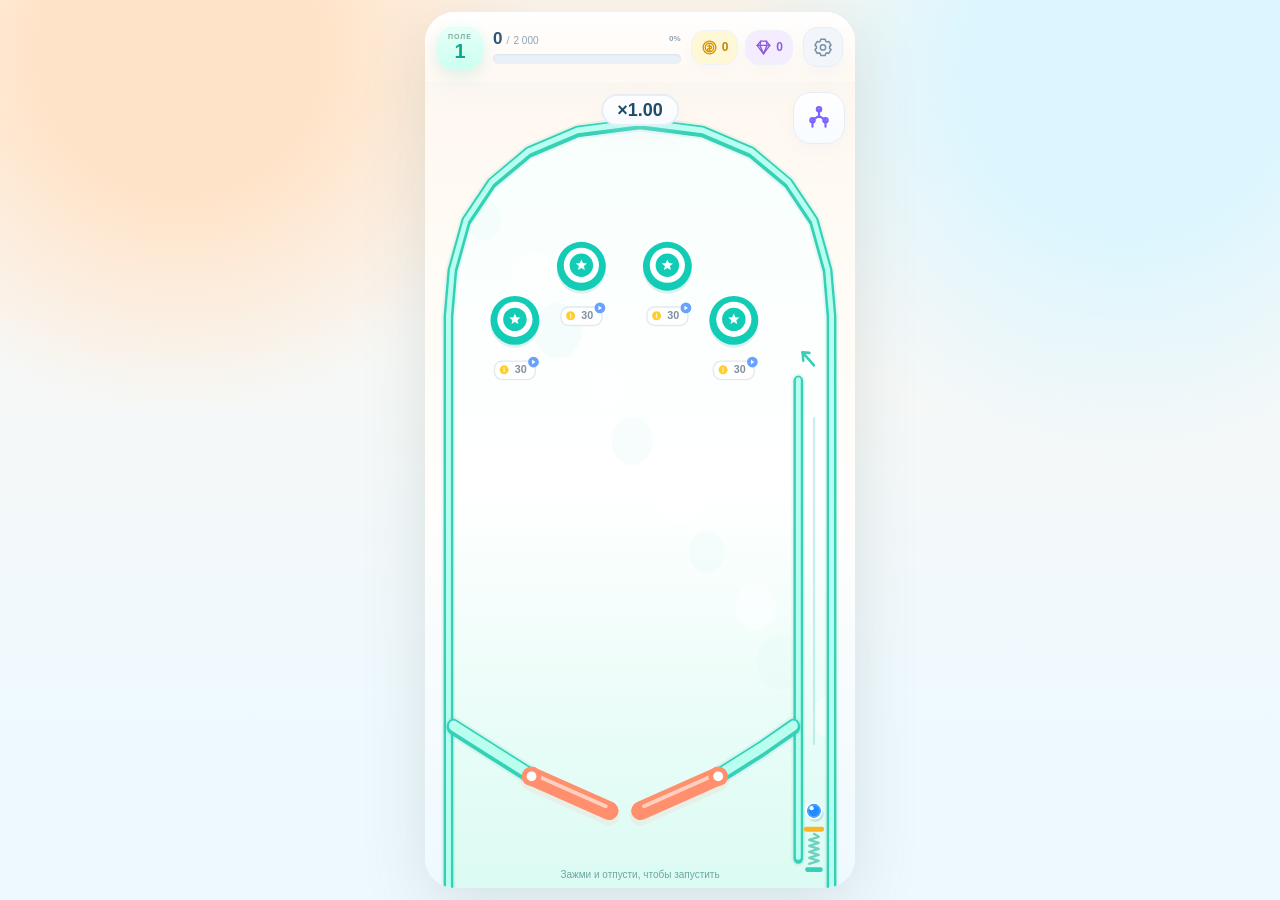
==== commit 3a94c631: "feat: v.14" ====
--- a/index.html
+++ b/index.html
@@ -3,177 +3,357 @@
 <head>
 <meta charset="utf-8">
 <meta name="viewport" content="width=device-width, initial-scale=1, viewport-fit=cover">
-<meta name="theme-color" content="#fff9ef">
+<meta name="theme-color" content="#fff8f0">
 <meta name="description" content="Каскад — уютный пинбол, который ты строишь сам. Мобильный HTML-прототип.">
 <meta name="apple-mobile-web-app-capable" content="yes">
-<title>Каскад · карманный пинбол</title>
+<title>Каскад · v0.14</title>
 <style>
-:root{--bg:#fff9ef;--panel:#fff;--line:#e9e5dc;--line-soft:#f0ece4;--text:#42475f;--muted:#85899b;--dim:#a5a8b3;--mint:#35a68e;--green:#48b79d;--gold:#be8127;--violet:#9674c7;--red:#d27664;--radius:22px;--nav-h:66px;--head-h:58px;font-family:"Avenir Next Rounded","Nunito","Trebuchet MS",Arial,sans-serif;color-scheme:light}
-*{box-sizing:border-box;-webkit-tap-highlight-color:transparent}html,body{margin:0;width:100%;height:100%;overscroll-behavior:none}body{background:radial-gradient(circle at 12% 25%,#e2f3e8 0,transparent 30%),radial-gradient(circle at 87% 80%,#eadff5 0,transparent 35%),#f4f1e9;color:var(--text);font-size:14px;display:flex;align-items:center;justify-content:center}button,a,input,select{font:inherit}button{cursor:pointer;border:0;color:inherit;touch-action:manipulation;font-weight:700}button:disabled{cursor:default;opacity:.48}a{color:inherit;text-decoration:none}button:focus-visible,a:focus-visible,canvas:focus-visible,input:focus-visible,select:focus-visible{outline:3px solid #71c9b5;outline-offset:3px}svg{width:24px;height:24px;fill:none;stroke:currentColor;stroke-width:2;stroke-linecap:round;stroke-linejoin:round;flex-shrink:0}h1,h2,h3,p{margin:0}h1{font-size:25px;line-height:1.12;letter-spacing:-.8px;font-weight:900}h2{font-size:25px;line-height:1.16;letter-spacing:-.8px;font-weight:900}h3{font-size:17px;font-weight:800;line-height:1.3}p{line-height:1.55}small{font-size:11px}button:active:not(:disabled){transform:translateY(1px)}[hidden]{display:none!important}
-#app{width:100%;max-width:480px;height:100%;height:100dvh;max-height:1000px;background:var(--bg);position:relative;display:flex;flex-direction:column;overflow:hidden;isolation:isolate}
-.topbar{height:var(--head-h);min-height:var(--head-h);padding:10px 17px;display:flex;align-items:center;gap:9px;border-bottom:1px solid #f0e9dd;background:#fffaf2;z-index:32}.brand{display:flex;align-items:center;gap:8px;margin-right:auto;flex-shrink:0;font-size:23px;font-weight:900;letter-spacing:-1.1px;line-height:1}.brand small{display:block;font-size:8px;letter-spacing:.6px;color:#a09a92;font-weight:700;margin-top:5px}.brand-symbol{display:block;width:32px;height:37px;position:relative;background:#dff3eb;border-radius:12px;transform:rotate(-9deg);border:1px solid #b8e6d8;box-shadow:0 2px 0 #b4d9c9}.brand-symbol i{position:absolute;width:11px;height:11px;border:2px solid white;border-radius:50%;background:#f6bd63;left:9px;top:6px;box-shadow:0 1px 0 #ce9d50}.brand-symbol b,.brand-symbol em{width:13px;height:5px;background:#68bda7;border-radius:4px;position:absolute;top:23px;left:4px;transform:rotate(22deg)}.brand-symbol em{left:15px;transform:rotate(-22deg)}
-.wallet{display:flex;align-items:center;gap:6px}.currency{display:flex;align-items:center;gap:6px;border-radius:13px;padding:8px 9px;min-height:35px;font-size:13px;white-space:nowrap;font-variant-numeric:tabular-nums}.currency strong{font-weight:900}.coins{background:#fff0cc;color:#a46e28;box-shadow:inset 0 -2px #f3dfb5}.coins i{display:inline-block;width:17px;height:17px;border-radius:50%;background:#f3c05c;border:2px solid #e4a644;box-shadow:inset 0 0 0 2px #ffe4a0;flex-shrink:0}.gems{background:#efe7fb;color:#8a68b7;box-shadow:inset 0 -2px #e2d4f3}.gems i,.gem-mini{display:inline-block;width:13px;height:15px;clip-path:polygon(25% 0,75% 0,100% 35%,50% 100%,0 35%);background:linear-gradient(60deg,#9d7bca 50%,#c4a5e5 51%);flex-shrink:0}
-.icon-button,.pause-button{display:flex;align-items:center;justify-content:center;flex-shrink:0;width:40px;height:40px;border-radius:14px;background:#f0ece5;color:#909094;box-shadow:inset 0 -2px #e4e0d9}.topbar .icon-button{width:35px;height:36px;border-radius:12px}.topbar .icon-button svg{width:20px;height:20px}
-.layout{flex:1;display:flex;min-height:0;padding:12px 16px 0}.game-column{flex:1;min-width:0;min-height:0;display:flex;flex-direction:column;position:relative}.field-heading{display:flex;align-items:center;justify-content:space-between;margin:0 1px 11px;flex-shrink:0;gap:10px}.field-kicker,.eyebrow,.tiny-label{display:block;font-size:9px;letter-spacing:1.4px;color:#93929b;font-weight:800;line-height:1.3;text-transform:uppercase}.field-kicker{font-size:8px;margin-bottom:5px;color:#a3a097;letter-spacing:1.1px}.field-pill{padding:9px 12px;border-radius:13px;background:#f1eafc;color:#9573bf;display:flex;gap:10px;align-items:center;font-size:12px;white-space:nowrap}.field-pill>span:last-child{font-size:23px;line-height:.6;color:#ab90cb}
-.scoreboard{display:flex;align-items:center;gap:10px;background:#fff;border:1px solid #efe8df;border-radius:17px;padding:10px 12px 11px;box-shadow:0 3px 0 #f0e9df;flex-shrink:0}.score-star{color:#efb350;display:flex}.score-star svg{width:28px;height:28px;fill:#f7c764;stroke:#ecb44e}.score-main{flex:1;min-width:0}.score-main>div:first-child{display:flex;align-items:baseline;gap:6px;margin-bottom:6px}.score-main strong{font-size:20px;font-weight:900;line-height:1;font-variant-numeric:tabular-nums}.score-target{font-size:12px;color:#aaa8ad;font-weight:700}.score-goal{font-size:9px;color:#aaa7a9;line-height:1.35;text-align:center;font-weight:800}.progress-track{height:7px;background:#f0eee9;border-radius:20px;overflow:hidden}.progress-track>div{height:100%;background:linear-gradient(90deg,#8cdac3,#4eb899);border-radius:20px;max-width:100%;transition:width .17s}.auto-row{display:flex;align-items:center;justify-content:space-between;flex-shrink:0;height:41px;padding:0 1px}.auto-toggle{display:flex;align-items:center;gap:7px;background:none;padding:4px 0;min-height:38px;font-size:11px;color:#707e7a}.auto-symbol{display:flex;color:#51a78e}.auto-symbol svg{width:19px;height:19px}.toggle-track{width:30px;height:18px;background:#cccdd3;border-radius:20px;padding:3px;display:inline-block;flex-shrink:0;transition:background .18s}.toggle-track i{display:block;width:12px;height:12px;border-radius:50%;background:white;box-shadow:0 1px 2px #0002;transition:transform .18s}.on .toggle-track{background:#5db69d}.on .toggle-track i{transform:translateX(12px)}.auto-toggle.on{color:#499c85}.text-button{background:transparent;color:#a3a2a6;font-size:11px;padding:6px;min-height:36px}.text-button span{font-size:18px;vertical-align:-1px;margin-left:4px}
-.board-space{flex:1;min-height:0;min-width:0;display:flex;align-items:center;justify-content:center;position:relative;padding:0 0 5px}.board-wrap{position:relative;border-radius:29px;background:#e4f2ed;border:3px solid #d0e2da;box-shadow:0 5px 0 #c8d9d0,0 8px 15px #536e4510;overflow:hidden;flex:none;width:100%;aspect-ratio:440/700}.board-wrap:before{content:'';position:absolute;inset:1px;border:1px solid #fff9;border-radius:24px;pointer-events:none;z-index:3}#board{display:block;width:100%;height:100%;touch-action:none;outline:none}.board-top{position:absolute;top:11px;left:14px;right:14px;display:flex;justify-content:space-between;align-items:center;pointer-events:none}.board-badge{font-size:6.5px;letter-spacing:.8px;font-weight:900;color:#87a598;display:flex;align-items:center;gap:4px}.board-badge i{width:4px;height:4px;border-radius:50%;background:#67ac95}.combo-badge{font-size:6.5px;letter-spacing:.6px;color:#8b9e97;font-weight:800;display:flex;gap:4px;align-items:center}.combo-badge b{font-size:10px;color:#729484;letter-spacing:0}.combo-badge.hot{color:#ce9550}.combo-badge.hot b{color:#bc8544}
-.board-prompt{position:absolute;left:11%;right:16%;top:38%;text-align:center;display:flex;align-items:center;flex-direction:column;gap:5px;pointer-events:none;background:#fffaf0ec;border:1px solid #fff;border-radius:21px;box-shadow:0 5px 0 #cabfab26,0 12px 24px #648e6912;padding:14px 10px;transition:opacity .2s,transform .2s}.board-prompt.hidden{opacity:0;transform:translateY(5px)}.prompt-hand{display:flex;justify-content:center;align-items:center;background:#ffecc3;border-radius:13px;width:37px;height:36px;color:#ca9651;margin-bottom:4px;transform:rotate(-7deg)}.prompt-hand svg{width:26px;height:26px}.board-prompt strong{font-size:17px;letter-spacing:-.35px;color:#6c7368;font-weight:900}.board-prompt>span:last-child{font-size:10px;color:#aca597;font-weight:700}.event-banner{position:absolute;top:27%;left:8%;right:14%;padding:11px 8px;background:#fff4cfed;border:2px solid #fff;border-radius:20px;text-align:center;color:#bd8949;font-size:14px;font-weight:900;box-shadow:0 4px 0 #dabc8b33;pointer-events:none;opacity:0;transform:translateY(8px);transition:.16s}.event-banner.visible{opacity:1;transform:none}.pause-shade{position:absolute;inset:0;background:#f8faf2dc;backdrop-filter:blur(6px);display:none;align-items:center;justify-content:center;flex-direction:column;gap:15px;text-align:center;padding:20px;z-index:10}.pause-shade.visible{display:flex}.pause-illustration{display:flex;align-items:center;justify-content:center;width:62px;height:62px;background:#e7dbf4;color:#ad91cc;border-radius:24px;transform:rotate(-8deg)}.pause-illustration svg{width:32px;height:32px}#pauseTitle{font-size:22px;font-weight:900}.pause-shade p{font-size:11px;color:var(--muted)}.advance-button{display:none;position:absolute;left:10px;right:10px;bottom:19%;align-items:center;gap:8px;background:#fff5cf;border:2px solid #fff;border-radius:20px;padding:14px 12px;color:#9c7737;box-shadow:0 5px 0 #d9c38a,0 15px 25px #526e5630;z-index:11;text-align:left}.advance-button.visible{display:flex}.reward-star{display:flex;color:#e5ad43}.reward-star svg{width:28px;height:28px;fill:#f4c76b}.advance-button>span:nth-child(2){flex:1;font-size:9px}.advance-button strong{display:block;margin-top:4px;font-size:13px;color:#8c7146}.advance-button>b{font-size:24px;color:#9372c3}.advance-button .gem-mini{width:15px;height:20px}
-.launch-console{display:flex;gap:8px;flex-shrink:0;margin-top:11px}.launch-button{position:relative;flex:1;min-width:0;min-height:57px;padding:11px 14px;overflow:hidden;background:#6abda5;border:1px solid #58b198;border-radius:19px;box-shadow:0 4px 0 #409a83;color:white;touch-action:none}.launch-fill{position:absolute;inset:0 auto 0 0;width:0;background:#99dbc282;pointer-events:none}.launch-content{position:relative;display:flex;align-items:center;gap:10px;pointer-events:none}.launch-content>span:first-child{display:flex}.launch-content svg{width:26px;height:26px}.launch-content>span:nth-child(2){text-align:left;flex:1}.launch-content strong{font-size:14px;display:block;font-weight:900}.launch-content small{font-size:10px;display:block;color:#e1f6ed;margin-top:3px;font-weight:500}.launch-content>b{font-size:12px;background:#fff2;padding:7px;border-radius:10px;min-width:40px;font-variant-numeric:tabular-nums}.pause-button{height:auto;width:50px;background:#efe6da;border:1px solid #e8dfd1;box-shadow:0 4px 0 #dbd0bf;border-radius:18px;color:#a89880}.game-footnote{font-size:9px;color:#a6a399;text-align:center;padding:10px 0 7px;font-weight:600;flex-shrink:0}
-.game-nav{display:flex;gap:2px;flex-shrink:0;height:var(--nav-h);padding:7px 9px max(7px,env(safe-area-inset-bottom));background:#fffdf9;border-top:1px solid #eee8df;z-index:35;box-shadow:0 -5px 20px #8e735103}.game-nav button{flex:1;min-width:0;display:flex;align-items:center;justify-content:center;flex-direction:column;gap:4px;background:transparent;color:#b1a8a0;position:relative;border-radius:17px;font-size:9px;font-weight:800}.game-nav button>span:first-child{display:flex;align-items:center;justify-content:center;width:40px;height:29px;border-radius:12px}.game-nav svg{width:24px;height:24px;stroke-width:1.8}.game-nav button.active{color:#43a88c}.game-nav button.active>span:first-child{background:#e4f4e9}.game-nav i{display:none;position:absolute;top:3px;right:21%;width:7px;height:7px;border:1.5px solid white;background:#e6a45c;border-radius:50%}.game-nav button.active:after{content:'';width:13px;height:3px;background:#8acdb6;border-radius:3px;position:absolute;bottom:0}
-.right-rail,.editor-console,.prep-console{display:none}.editor .scoreboard,.editor .auto-row,.editor .launch-console,.editor .game-footnote{display:none}.editor .field-heading{margin-bottom:8px}.editor .field-kicker{display:none}.editor .field-heading h1{font-size:20px}.editor .field-pill{font-size:10px;padding:6px 10px}.editor .right-rail{display:block;flex-shrink:0;max-height:180px;overflow:auto;margin-top:10px;background:#fffdf9;border:1px solid #eee6da;border-radius:20px;padding:10px 12px}.editor .editor-console{display:flex;justify-content:space-between;align-items:center;gap:7px;padding:9px 0;flex-shrink:0}.editor-console>span{font-size:10px;color:#909486;max-width:62%;line-height:1.3}.editor-console .btn{min-height:39px;padding:8px 19px;font-size:12px}.placement-top{display:flex;gap:8px;align-items:center;margin-bottom:8px}.placement-top .mod-icon{width:33px;height:33px}.placement-top>div{flex:1}.placement-top h3{font-size:13px}.placement-top small{color:var(--muted);font-size:10px}.placement-top .btn{min-height:34px;font-size:11px;padding:7px 12px}.slot-strip{display:flex;gap:5px;overflow-x:auto;padding:2px 0 6px;scrollbar-width:none}.socket-chip{min-width:35px;min-height:35px;border-radius:10px;background:#f1eee8;color:#a6a09a;font-size:11px;flex-shrink:0;border:1px solid #e5dfd5}.socket-chip.filled{background:#e3f1e9;border-color:#c5e2d4;color:#5a9a83}.socket-chip.selected{border:2px solid #54b598;background:#ceeedf;color:#38876b}.placement-actions{display:flex;gap:5px;margin-top:4px}.placement-actions button{min-height:39px;flex:1;font-size:11px;padding:7px 5px}.placement-actions .btn.primary{color:#fff}.prep:not(.editor) .prep-console{display:flex;justify-content:space-between;align-items:center;gap:8px;padding:12px 0 8px;flex-shrink:0}.prep:not(.editor) .launch-console{display:none}.prep-console b{font-size:13px}.prep-console small{display:block;font-size:9px;color:var(--muted);margin-top:4px}.prep-console .btn{font-size:12px;min-height:43px;padding:10px 13px}
-#modalRoot{position:absolute;inset:var(--head-h) 0 var(--nav-h);pointer-events:none;z-index:30}#modalRoot.dialog-root{inset:0;z-index:50}.modal-backdrop{height:100%;width:100%;pointer-events:auto;display:flex;align-items:stretch;background:var(--bg)}.modal{width:100%;height:100%;display:flex;flex-direction:column;min-height:0;background:var(--bg);overflow:hidden;animation:screenIn .17s ease-out}.modal-header{display:flex;align-items:center;justify-content:space-between;padding:18px 19px 15px;gap:10px;flex-shrink:0}.modal-header .eyebrow{font-size:8px;letter-spacing:1.3px;color:#afa596;margin-bottom:5px}.modal-header .icon-button{background:#f1eae0;box-shadow:inset 0 -2px #e7dfd4;color:#a79e91;min-width:40px}.modal-body{overflow:auto;overscroll-behavior:contain;-webkit-overflow-scrolling:touch;flex:1;min-height:0;padding:0 18px 22px;scrollbar-width:thin;scrollbar-color:#d8d3c8 transparent}.modal-actions{display:flex;gap:8px;padding:12px 18px 14px;background:#fffcf6;border-top:1px solid #eee7db;flex-shrink:0}.modal-actions>.btn{flex:1;font-size:11px;line-height:1.25;min-height:44px;padding:10px 12px}.dialog-root .modal-backdrop{align-items:flex-end;padding:18px;background:#5d665e5c;backdrop-filter:blur(4px)}.dialog-root .modal{height:auto;max-height:90%;border-radius:29px;box-shadow:0 16px 60px #31332644;border:2px solid #fff;animation:sheetIn .2s ease-out}.dialog-root .modal-body{flex:initial;max-height:60dvh}.dialog-root .modal-header{padding-top:20px}.dialog-root .modal-actions{padding-bottom:18px}
-.btn{background:#eee9e1;border:1px solid #e6e0d6;border-radius:14px;padding:11px 15px;min-height:44px;display:inline-flex;align-items:center;justify-content:center;gap:7px;line-height:1.3;font-size:12px;font-weight:800;box-shadow:0 2px 0 #dbd5ca;color:#8b8073}.btn svg{width:18px;height:18px}.btn.primary{background:#63b99f;border-color:#58ac92;color:white;box-shadow:0 3px 0 #42967d}.btn.gold{background:#ffdf9a;border-color:#f2ce85;color:#a07b35;box-shadow:0 3px 0 #ddbb71}.btn.subtle{background:#f6f2ec;border-color:#eae4da;color:#969183;box-shadow:none}.btn.danger{background:#fbe9e3;color:#c97660;border-color:#f0d4c9;box-shadow:none}.btn.small{min-height:37px;font-size:11px;padding:8px 10px}.btn.wide{width:100%}.panel-action{margin-top:12px}.btn.active{background:#e1f2e8;color:#408f76;border-color:#aad6c3}
-.tabs,.branch-select{display:flex;gap:5px;background:#ede8df;border:1px solid #e4dfd6;padding:4px;border-radius:15px;margin-bottom:16px;overflow-x:auto;flex-shrink:0;scrollbar-width:none}.tabs>button,.branch-select>button{flex:1;white-space:nowrap;background:none;border-radius:11px;color:#a29a8f;min-height:38px;font-size:11px;padding:8px 10px;font-weight:800}.tabs>button.active,.branch-select>button.active{background:#fffdf8;color:#629f86;box-shadow:0 2px 3px #a696791b}.branch-select{margin-top:13px}.branch-select>button{padding:8px 4px;font-size:10px}
-.info-box{padding:13px 14px;background:#edf5ed;border:1px solid #e0ebdc;color:#79947b;border-radius:17px;font-size:11px;line-height:1.6;margin-bottom:15px}.info-box b{color:#608367}.info-box.warn{background:#fff1d6;border-color:#f0e2c7;color:#ab8c4d}.fine{font-size:10px;line-height:1.55;color:#a6a093;margin-top:11px}.section-heading{display:flex;align-items:center;justify-content:space-between;gap:8px;margin:23px 0 12px}.pill,.count-badge{display:inline-flex;align-items:center;justify-content:center;padding:4px 7px;background:#f0ebe2;border-radius:8px;font-size:10px;color:#a39680;white-space:nowrap;font-weight:800}.pill svg{width:15px;height:15px}.count-badge{font-size:12px;background:#e5f2e9;color:#6ca38c;padding:7px 10px}
-.shop-intro{display:flex;gap:12px;align-items:center;background:#e8f3e9;border:1px solid #d8e8d9;border-radius:20px;padding:13px;margin-bottom:15px}.shop-intro>span{width:45px;height:45px;display:flex;align-items:center;justify-content:center;background:#cce8d6;border-radius:16px;color:#72ac8d}.shop-intro>div{flex:1}.shop-intro b{display:block;font-size:14px;color:#689578}.shop-intro small{display:block;margin-top:4px;font-size:10px;color:#8aab91}.shop-intro .text-button{color:#69927a;padding:5px;font-size:13px}
-.module-grid{display:grid;grid-template-columns:1fr 1fr;gap:12px}.module-card{background:#fffdf9;border:1px solid #e9e2d8;border-radius:21px;padding:12px;box-shadow:0 3px 0 #eee6da;min-width:0}.module-card.locked{background:#f4f0e9;box-shadow:none}.module-art{height:81px;border-radius:16px;background:var(--tile,#ecf5ed);display:flex;align-items:center;justify-content:center;position:relative;cursor:pointer;width:100%;border:0;margin-bottom:10px}.module-art .mod-icon{width:66px;height:66px;display:flex;align-items:center;justify-content:center}.module-art .mod-icon svg{width:57px;height:57px}.module-art .module-level{position:absolute;right:7px;top:6px;background:#fffc;color:#9c937f;padding:3px 6px;border-radius:8px;font-size:9px}.module-card.locked .module-art{filter:saturate(.45);opacity:.75}.module-card h3{font-size:13px;white-space:nowrap;text-overflow:ellipsis;overflow:hidden;margin:0 0 4px}.module-card .module-yield{font-size:9px;color:#aaa08d;min-height:22px;line-height:1.4}.module-card .btn{width:100%;font-size:11px;min-height:37px;padding:8px 4px;border-radius:12px;margin-top:6px}.module-card .card-details{display:block;width:100%;background:none;padding:8px 4px 0;font-size:10px;color:#a7a197;min-height:28px}.locked-note{display:flex;align-items:center;gap:4px;color:#aaa097;font-size:10px}
-.mod-icon{display:inline-flex;align-items:center;justify-content:center;flex-shrink:0;width:42px;height:42px}.mod-icon svg{width:34px;height:34px;overflow:visible}.detail-art{height:150px;border:1px solid #e5e8dc;background:#edf4e9;border-radius:25px;display:flex;align-items:center;justify-content:center;position:relative;margin-bottom:17px}.detail-art:before,.detail-art:after{content:'✦';position:absolute;color:#cfdfc5;font-size:32px;left:17%;top:24%}.detail-art:after{left:auto;right:19%;top:58%;font-size:22px}.detail-art .mod-icon{width:120px;height:120px}.detail-art .mod-icon svg{width:104px;height:104px}.detail-art .pill{position:absolute;right:13px;top:12px;background:#fff9}.detail-description{font-size:12px;color:#92917f;line-height:1.6;margin:12px 0 16px}.stat-grid{display:grid;grid-template-columns:repeat(2,1fr);gap:11px;margin-bottom:15px}.stat-cell{background:#fffdf9;border:1px solid #e9e3d8;border-radius:18px;padding:14px;text-align:center;min-width:0}.stat-cell small{display:block;font-size:9px;color:#a49b8a;line-height:1.4}.stat-cell strong{display:block;font-size:23px;color:#797c71;margin:7px 0;line-height:1;font-weight:900}.milestone{display:flex;gap:10px;padding:12px 0;border-top:1px dashed #e5ddce;align-items:center}.milestone>span{background:#eee6f6;color:#a38abb;font-size:10px;padding:7px;border-radius:11px;font-weight:900;flex-shrink:0}.milestone p{font-size:11px;color:#a09687}.milestone.reached>span{background:#dff0e5;color:#6a9c80}.choice-row,.editor-toolbar{display:flex;flex-wrap:wrap;gap:8px;margin-top:12px}.choice-row>.btn{flex:1}.empty-copy{padding:30px 17px;border:2px dashed #e3ddd2;border-radius:22px;text-align:center;color:#b1a491;line-height:1.7;font-size:12px}
-.tree-branches{display:block}.branch{display:none;position:relative}.branch.visible{display:block}.branch-title{display:flex;align-items:center;gap:10px;margin:7px 0 17px}.branch-title>b{background:color-mix(in srgb,var(--branch) 16%,white);border:1px solid color-mix(in srgb,var(--branch) 25%,white);color:var(--branch);padding:7px 10px;border-radius:12px;font-size:14px}.branch-title h3{font-size:15px;color:var(--branch)}.tree-level{display:flex;justify-content:center;gap:14px;position:relative;margin-bottom:22px}.tree-level:after{content:'';position:absolute;top:100%;height:22px;width:2px;background:#dcded3;left:calc(50% - 1px)}.tree-level.split:before{content:'';position:absolute;left:24%;right:24%;top:-12px;border-top:2px solid #dcded3}.tree-level:last-child:after{display:none}.tree-level.split>.skill-node:before{content:'';position:absolute;top:-13px;left:50%;height:12px;border-left:2px solid #dcded3}.skill-node{position:relative;width:47%;background:#fffcf8;border:1px solid #e4dfd5;border-radius:18px;padding:11px;text-align:left;box-shadow:0 3px 0 #e8e2d7;z-index:1;min-height:91px;display:flex;flex-direction:column;gap:6px}.skill-node.locked{background:#f1eee7;box-shadow:0 2px 0 #e7e1d7}.skill-node.locked strong{color:#b2aa9d}.skill-node.available{border-color:color-mix(in srgb,var(--branch) 50%,white)}.skill-node.purchased{background:color-mix(in srgb,var(--branch) 9%,white);border-color:color-mix(in srgb,var(--branch) 40%,white)}.skill-node strong{font-size:11px;color:#828777;line-height:1.3}.skill-id{font-size:8px;color:#acaa9a;letter-spacing:.4px}.skill-bottom{display:flex;justify-content:space-between;align-items:center;margin-top:auto;font-size:10px;color:var(--branch)}.rank-dots{display:flex;gap:3px}.rank-dots i{display:block;width:5px;height:5px;border-radius:50%;background:#e2ddcf}.rank-dots i.filled{background:var(--branch)}.skill-detail{background:#fffdf8;border:1px solid #e6dfd3;border-radius:21px;padding:15px;margin-top:8px;box-shadow:0 3px 0 #efe7da}.skill-detail h3{font-size:14px;display:flex;gap:6px;align-items:center;flex-wrap:wrap}.skill-detail p{font-size:11px;color:#9a9385;margin:8px 0}.skill-detail small{display:block;color:#bd9b75;font-size:10px;line-height:1.5}.skill-detail>.btn{width:100%;margin-top:13px}.research-row{display:grid;grid-template-columns:1fr 1fr;gap:10px}
-.map-chapter{background:#fffdf8;border:1px solid #e7e1d6;border-radius:23px;padding:15px 11px;margin-bottom:15px;position:relative;overflow:hidden;box-shadow:0 3px 0 #eee7da}.map-chapter-head{display:flex;justify-content:space-between;align-items:center;gap:6px;margin-bottom:17px;padding:0 3px}.map-chapter-head b{font-size:13px}.map-chapter-head>span{font-size:9px;padding:5px 8px;background:#f5eee2;border-radius:9px;color:#b1a18b}.map-levels{display:flex;gap:6px;position:relative}.map-levels:before{content:'';position:absolute;left:9%;right:9%;height:4px;border-radius:5px;background:#ebe5d8;top:19px}.map-level{min-width:0;flex:1;text-align:center;position:relative}.map-level b{position:relative;background:#f0eae0;box-shadow:0 3px 0 #e4daca;border:2px solid #fffaf1;border-radius:16px;display:flex;align-items:center;justify-content:center;width:42px;height:43px;margin:0 auto 9px;font-size:15px;color:#b8ae9f}.map-level.current b{background:#82c8ac;box-shadow:0 3px 0 #58a58a;border-color:#dbf1e1;color:white}.map-level.current:after{content:'ТЫ ЗДЕСЬ';position:absolute;top:-12px;left:0;width:100%;font-size:5.5px;font-weight:900;letter-spacing:.6px;color:#6fac8d}.map-level.done b{background:#e1efe1;color:#8daf85;box-shadow:0 3px 0 #c8dec5}.map-level small{display:block;font-size:7.5px;color:#b5aa96;line-height:1.65}.map-level small:last-child{color:#ab96c0}
-.gear-grid{display:grid;grid-template-columns:1fr 1fr;gap:11px}.gear-card{background:#fffdf8;border:1px solid #e6dfd2;border-radius:21px;padding:16px 12px;text-align:center;min-width:0}.gear-card.selected{background:#edf4e9;border-color:#bedac3}.gear-card>strong{font-size:13px}.gear-card p{font-size:10px;color:#a19986;margin:8px 0 14px}.gear-card .btn{width:100%;font-size:10px}.shell-orb{width:55px;height:55px;border-radius:50%;margin:2px auto 15px;border:3px solid #fff;box-shadow:inset -6px -7px 4px #485e5b25,inset 9px 10px 5px #ffffff80,0 4px 0 #ddd8ca;position:relative}.shell-orb:after{content:'';position:absolute;top:9px;left:10px;width:12px;height:8px;transform:rotate(-30deg);background:#fff9;border-radius:50%}.mastery-row{background:#fffcf7;border:1px solid #e6dfd1;padding:11px 13px;border-radius:19px;margin-bottom:10px}.mastery-row-head{display:flex;align-items:center;gap:8px}.mastery-row-head>.mod-icon{width:32px;height:35px}.mastery-row-head>strong{font-size:11px;flex:1}.mastery-row-head>span:last-child{font-size:9px;color:#a59881}.mastery-track{height:6px;background:#ece6da;border-radius:8px;margin:8px 0}.mastery-track i{height:100%;display:block;border-radius:8px;background:#9fcbaa}.mastery-row>small{font-size:9px;color:#b0a38c}
-.settings-row{display:flex;align-items:center;justify-content:space-between;gap:15px;padding:16px 0;border-bottom:1px solid #ece6d9}.settings-row>div{flex:1;min-width:0}.settings-row strong{font-size:13px;line-height:1.3}.settings-row small{display:block;color:#a79d8c;font-size:10px;line-height:1.5;margin-top:5px}.settings-row .btn{min-width:55px;min-height:36px;font-size:11px}.switch-button{width:48px;height:30px;padding:4px;background:#dad7d0;border-radius:20px;flex-shrink:0;display:flex;align-items:center;box-shadow:inset 0 2px 2px #aca49317}.switch-button i{width:22px;height:22px;display:block;background:#fffdfa;border-radius:50%;box-shadow:0 2px 2px #8e827922;transition:transform .18s}.switch-button.on{background:#7cc4aa}.switch-button.on i{transform:translateX(18px)}input,select{background:#fffdfa;border:1px solid #ddd6c7;color:#918570;padding:10px;border-radius:12px;min-height:41px;max-width:100%;font-size:12px}.settings-row>select{max-width:51%}
-.menu-hero{position:relative;background:linear-gradient(140deg,#e6f3e4,#daf0e7);border:1px solid #cee3d3;border-radius:27px;padding:23px 20px;margin-bottom:16px;overflow:hidden}.menu-hero small{font-size:9px;font-weight:800;letter-spacing:1.5px;color:#8dac8c}.menu-hero h3{font-size:27px;color:#67977b;font-weight:900;letter-spacing:-.7px;margin:7px 0}.menu-hero p{font-size:11px;color:#87a38a;max-width:72%;line-height:1.5}.menu-hero .btn{margin-top:21px;min-width:155px;font-size:13px}.menu-hero>svg{position:absolute;right:20px;top:43px;width:68px;height:90px;color:#b4d7be;transform:rotate(12deg);stroke-width:1.5}.menu-links{display:grid;grid-template-columns:1fr 1fr;gap:11px;margin:15px 0}.menu-link{min-height:103px;border-radius:21px;background:#fffcf7;border:1px solid #e8e0d3;padding:15px;text-align:left;box-shadow:0 3px 0 #eee7db}.menu-link>span:first-child{width:37px;height:35px;display:flex;align-items:center;justify-content:center;border-radius:13px;margin-bottom:10px;color:#9d8fb7;background:#eee6f6}.menu-link:nth-child(2)>span:first-child{color:#bd9b58;background:#fbefd3}.menu-link:nth-child(3)>span:first-child{color:#91a5b7;background:#e5edf3}.menu-link:nth-child(4)>span:first-child{color:#b58d82;background:#f6e7e2}.menu-link strong{font-size:12px;display:block}.menu-link small{font-size:9px;color:#ad9e89;display:block;margin-top:4px}.menu-list-button{width:100%;display:flex;align-items:center;gap:11px;background:#fffaf1;border:1px solid #e8dfd0;border-radius:17px;padding:13px 14px;text-align:left;font-size:12px;margin-top:10px}.menu-list-button>span{display:flex;color:#b2a68c}.menu-list-button>span:last-child{margin-left:auto}.menu-save{font-size:9px;color:#bab1a1;text-align:center;margin:18px 0 1px;line-height:1.6}.menu-save i{display:inline-block;width:5px;height:5px;background:#94c9a8;border-radius:50%;margin-right:4px}
-.reward-hero{position:relative;padding:26px 20px;text-align:center;background:radial-gradient(ellipse,#f0e3fa,#f9f2ed);border:1px solid #efe3ed;border-radius:25px;margin:4px 0 17px}.reward-hero:before,.reward-hero:after{content:'✦';position:absolute;color:#d9c5e9;font-size:32px;left:20%;top:25%}.reward-hero:after{left:auto;right:19%;top:54%;font-size:21px}.reward-hero strong{display:block;font-size:53px;color:#a485c4;line-height:1.1;font-weight:900;letter-spacing:-2px}.reward-hero span{display:block;font-size:11px;color:#b499c7;margin-top:9px}.help-step{display:flex;gap:13px;margin:7px 0 23px}.help-step>span{display:flex;width:35px;height:35px;background:#e3f0e6;border-radius:13px;align-items:center;justify-content:center;font-size:11px;color:#88ae90;flex-shrink:0;font-weight:900}.help-step strong{font-size:13px}.help-step p{color:#a19887;font-size:11px;margin-top:7px}.slots-row{display:flex;gap:9px;margin-top:16px}.preset-card{flex:1;min-width:0;background:#fffaf3;border:1px solid #e5dac8;border-radius:18px;padding:13px 8px;font-size:12px;font-weight:800}.preset-card small{display:block;font-size:9px;margin:6px 0 13px;color:#ac9d85}.preset-card .btn{width:100%;font-size:9px;margin:4px 0;padding:8px 3px}.toast-stack{position:absolute;top:calc(var(--head-h) + 7px);left:14px;right:14px;z-index:90;display:flex;align-items:center;flex-direction:column;gap:8px;pointer-events:none}.toast{padding:12px 16px;border-radius:16px;background:#fffcf3f5;border:1px solid #e7dcc9;box-shadow:0 5px 25px #867b4430;font-size:11px;color:#9d947d;line-height:1.4;text-align:center;animation:screenIn .2s ease-out;max-width:100%}.toast.warn{border-color:#edc5b8;color:#bd8576}kbd{font-size:9px;padding:3px 5px;background:#eee8dd;border-radius:5px;color:#a0957e}
-@keyframes screenIn{from{opacity:0;transform:translateY(5px)}to{opacity:1;transform:none}}@keyframes sheetIn{from{opacity:0;transform:translateY(35px)}to{opacity:1;transform:none}}
-@media(min-width:600px){#app{height:min(940px,calc(100dvh - 32px));border-radius:33px;box-shadow:0 24px 85px #76736026,0 0 0 1px #e4ddcd;border:5px solid #fffdf9}.topbar{padding-top:12px}}
-@media(max-width:360px){:root{--head-h:60px;--nav-h:64px}.topbar{padding:9px 12px;gap:6px}.brand{font-size:21px;gap:6px}.brand-symbol{width:27px;height:33px}.brand small{font-size:7px}.wallet{gap:5px}.currency{font-size:11px;padding:7px;gap:4px}.layout{padding:9px 12px 0}h1{font-size:22px}.field-heading{margin-bottom:8px}.scoreboard{padding:8px 10px}.auto-row{height:35px}.launch-button{min-height:53px;padding:10px}.launch-content strong{font-size:12px}.game-footnote{font-size:8px;padding:9px 0 5px}.module-grid{gap:9px}.module-card{padding:9px}.module-card h3{font-size:12px}.modal-body{padding-left:14px;padding-right:14px}.modal-header{padding:15px 14px 13px}.modal-header h2{font-size:23px}.branch-select>button{font-size:9px}.map-level b{width:37px;height:39px}.map-levels{gap:3px}}
-@media(max-height:730px){:root{--head-h:58px;--nav-h:60px}.layout{padding-top:8px}.field-heading{margin-bottom:7px}.field-kicker{display:none}h1{font-size:22px}.scoreboard{padding-top:7px;padding-bottom:8px}.score-main strong{font-size:18px}.auto-row{height:34px}.launch-console{margin-top:8px}.launch-button{min-height:49px;padding-top:9px;padding-bottom:9px}.game-footnote{padding:8px 0 5px;font-size:8px}.game-nav{padding-top:5px;padding-bottom:5px}.game-nav button{font-size:8px;gap:2px}.game-nav button>span:first-child{height:27px}.game-nav svg{width:22px;height:22px}.editor .right-rail{max-height:144px;padding:8px 10px}.editor .editor-console{padding:6px 0}.placement-top{margin-bottom:4px}.placement-actions button{min-height:34px}.socket-chip{min-height:31px;min-width:31px}.modal-header{padding-top:14px;padding-bottom:12px}}
-@media(orientation:landscape) and (max-height:500px){#app{max-width:430px}.field-heading{display:none}.scoreboard{padding:4px 9px}.score-main>div:first-child{margin-bottom:3px}.auto-row{height:28px}.game-footnote{display:none}.launch-button{min-height:38px;padding:6px 12px}.launch-content small{display:none}.launch-content strong{font-size:12px}.modal-header{padding-top:10px;padding-bottom:8px}.modal-header h2{font-size:20px}}
-@supports(padding:max(0px)){@media(max-width:599px){#app{padding-top:env(safe-area-inset-top)}#modalRoot{top:calc(var(--head-h) + env(safe-area-inset-top))}.game-nav{height:calc(var(--nav-h) + env(safe-area-inset-bottom));padding-bottom:calc(7px + env(safe-area-inset-bottom))}#modalRoot{bottom:calc(var(--nav-h) + env(safe-area-inset-bottom))}#modalRoot.dialog-root{top:0;bottom:0}}}
-@media(prefers-reduced-motion:reduce){*,*:before,*:after{animation:none!important;transition:none!important;scroll-behavior:auto!important}}
-
-/* Keep the playfield dominant on a phone, without shrinking menu touch targets. */
-.field-heading{margin-bottom:8px}.field-heading .field-kicker{display:none}.field-heading h1{font-size:21px}.field-pill{padding:7px 10px}
-.scoreboard{padding:8px 11px}.score-main strong{font-size:18px}.score-main>div:first-child{margin-bottom:5px}.score-star svg{width:25px;height:25px}
-.auto-row{height:34px}.auto-toggle{min-height:34px}.auto-row .text-button{min-height:34px}
-.launch-button{min-height:53px}.game-footnote{font-size:8px;padding:8px 0 5px}
-.sandbox-mode .field-heading .field-kicker{display:block;font-size:7px;letter-spacing:.8px;color:#b59a6a}
-.module-card .btn{min-height:41px}.module-card .card-details{min-height:31px}
-.settings-row small,.detail-description{color:#928b7c}.menu-hero p{color:#78967d}
-@media(max-width:360px){.brand{font-size:20px}.brand small{letter-spacing:.3px}.topbar{gap:5px}.currency{padding:7px 6px}.wallet{gap:4px}.brand-symbol{margin-right:1px}}
-@media(max-height:650px){.game-footnote{display:none}.field-heading h1{font-size:19px}.scoreboard{padding:6px 10px}.score-main strong{font-size:16px}.launch-button{min-height:47px}.board-prompt{padding:10px 8px}.prompt-hand{width:29px;height:28px;margin-bottom:1px}.prompt-hand svg{width:21px;height:21px}.board-prompt strong{font-size:13px}.board-prompt>span:last-child{font-size:9px}}
-
-/* v0.4 - fullscreen live playfield. Menus are overlays; simulation stays live. */
-#app{padding:0!important;background:#dcefe7;max-height:none}
-.topbar{position:absolute;top:max(8px,env(safe-area-inset-top));left:10px;right:10px;height:46px;min-height:46px;padding:0;display:flex;border:0;background:transparent;z-index:44;pointer-events:none}
-.topbar .brand{display:none}
-.topbar .wallet,.topbar .icon-button{pointer-events:auto}
-.topbar .wallet{margin-right:auto;gap:6px}.topbar .currency{min-height:36px;padding:8px 10px;border:1px solid #fff8;box-shadow:0 4px 14px #49655716,inset 0 -2px #00000009;backdrop-filter:blur(9px)}
-.topbar>.icon-button{width:38px;height:38px;border-radius:14px;background:#fffdf0dc;color:#7f8d86;box-shadow:0 4px 14px #49655718,inset 0 -2px #e7e1d4;backdrop-filter:blur(9px)}
-.layout{position:absolute;inset:0;padding:0;display:block;z-index:1;min-height:0}
-.game-column{position:absolute;inset:0;display:block;min-height:0}
-.board-space{position:absolute;inset:0;padding:0;display:block;min-height:0}
-.board-wrap{position:absolute;inset:0!important;width:100%!important;height:100%!important;max-height:none!important;aspect-ratio:auto;border:0;border-radius:0;background:#dfeee8;box-shadow:none}
-.board-wrap:before{display:none}#board{width:100%;height:100%;display:block}
-.field-heading{position:absolute;top:max(58px,calc(env(safe-area-inset-top) + 54px));left:12px;right:12px;margin:0;z-index:24;pointer-events:none;justify-content:flex-end}
-.field-heading>div{display:none}.field-pill{pointer-events:auto;background:#fffdf2d9;border:1px solid #fff;box-shadow:0 4px 16px #55716417;backdrop-filter:blur(8px);padding:7px 10px}
-.scoreboard{position:absolute;top:max(60px,calc(env(safe-area-inset-top) + 56px));left:50%;width:min(58vw,230px);transform:translateX(-50%);z-index:23;padding:7px 9px 8px;border:1px solid #fff;background:#fffdf0dd;box-shadow:0 4px 18px #55716418;backdrop-filter:blur(9px);border-radius:15px}
-.score-star svg{width:22px;height:22px}.score-main strong{font-size:17px}.score-target{font-size:10px}.score-goal{display:none}.progress-track{height:5px}
-.auto-row{position:absolute;top:max(107px,calc(env(safe-area-inset-top) + 103px));left:12px;right:12px;height:38px;z-index:23;pointer-events:none}
-.auto-row button{pointer-events:auto}.auto-toggle{padding:5px 8px 5px 7px;background:#fffdf0d8;border:1px solid #fff;border-radius:14px;box-shadow:0 4px 15px #55716414;backdrop-filter:blur(8px)}
-.auto-row .text-button{display:none}.board-top{top:max(151px,calc(env(safe-area-inset-top) + 147px));left:14px;right:14px;z-index:6}.board-badge,.combo-badge{font-size:7px;text-shadow:0 1px #fff}.combo-badge b{font-size:11px}
-.launch-console{position:absolute;left:12px;right:12px;bottom:calc(var(--nav-h) + max(14px,env(safe-area-inset-bottom)));z-index:25;margin:0;pointer-events:none;gap:8px}
-.launch-console button{pointer-events:auto}.launch-button{min-height:54px;background:#62b69eec;border-color:#4fa58e;box-shadow:0 4px 0 #3d927c,0 8px 22px #315f5140;backdrop-filter:blur(6px)}.pause-button{width:51px;background:#fff9ecd9;box-shadow:0 4px 0 #d8cfbd,0 8px 18px #5a5f5430;backdrop-filter:blur(8px)}
-.game-footnote{display:none!important}
-.advance-button{left:12px;right:12px;bottom:calc(var(--nav-h) + 84px + max(12px,env(safe-area-inset-bottom)));z-index:26}
-.pause-shade{position:fixed;inset:0;border-radius:0;z-index:70}
-.game-nav{position:absolute;left:10px;right:10px;bottom:max(8px,env(safe-area-inset-bottom));height:var(--nav-h);padding:6px 7px;border:1px solid #ffffffd9;border-radius:23px;background:#fffdf2e8;box-shadow:0 8px 30px #455f5442;backdrop-filter:blur(14px);z-index:46}
-.game-nav button{border-radius:15px}.game-nav button.active>span:first-child{background:#dff3e8d9}
-.toast-stack{top:max(156px,calc(env(safe-area-inset-top) + 152px));z-index:90}
-
-/* Live placement mode: the board remains full-screen behind the editor controls. */
-.editor .scoreboard,.editor .auto-row,.editor .launch-console{display:flex}.editor .field-heading{display:flex}.editor .board-top{display:flex}
-.editor .right-rail{display:block;position:absolute;left:10px;right:10px;bottom:calc(var(--nav-h) + 74px + max(10px,env(safe-area-inset-bottom)));z-index:27;max-height:178px;overflow:auto;margin:0;padding:9px 11px;background:#fffdf3e9;border:1px solid #fff;border-radius:20px;box-shadow:0 8px 25px #42594d38;backdrop-filter:blur(12px)}
-.editor .editor-console{display:flex;position:absolute;left:12px;right:12px;bottom:calc(var(--nav-h) + max(12px,env(safe-area-inset-bottom)));z-index:28;padding:7px 0;pointer-events:none}.editor .editor-console>*{pointer-events:auto}.editor-console>span{background:#fffdf0dc;border:1px solid #fff;border-radius:12px;padding:7px 9px;color:#6f7e77;box-shadow:0 4px 14px #49655716;backdrop-filter:blur(8px)}
-.prep:not(.editor) .prep-console{position:absolute;left:12px;right:12px;bottom:calc(var(--nav-h) + max(14px,env(safe-area-inset-bottom)));z-index:27;padding:10px 12px;background:#fffdf0e8;border:1px solid #fff;border-radius:18px;box-shadow:0 6px 20px #49655724;backdrop-filter:blur(10px)}
-
-/* Menus are bottom sheets over a still-running full-screen board. */
-#modalRoot{position:absolute!important;top:0!important;left:0!important;right:0!important;bottom:calc(var(--nav-h) + max(8px,env(safe-area-inset-bottom)))!important;z-index:40;pointer-events:none}
-#modalRoot .modal-backdrop{height:100%;width:100%;padding:0 8px 4px;align-items:flex-end;background:linear-gradient(to top,#526b6038 0,#526b6014 55%,transparent 78%);pointer-events:auto}
-#modalRoot .modal{width:100%;height:min(76dvh,690px);max-height:calc(100% - 88px);border:1px solid #ffffffea;border-radius:29px 29px 23px 23px;background:#fffaf2f2;box-shadow:0 -5px 32px #344b4145;backdrop-filter:blur(18px);animation:sheetIn .2s ease-out}
-#modalRoot .modal-header{padding:16px 17px 12px;background:linear-gradient(#fffdf8f2,#fffaf2d8);border-bottom:1px solid #eee6d8aa}
-#modalRoot .modal-header h2{font-size:23px}.modal-header .eyebrow{display:flex;align-items:center;gap:7px;flex-wrap:wrap}
-.live-pill{display:inline-flex;align-items:center;gap:4px;padding:3px 6px;border-radius:9px;background:#e2f4e9;color:#4b9b80;font-size:7px;letter-spacing:.6px;font-weight:900}.live-pill i{display:inline-block;width:5px;height:5px;border-radius:50%;background:#59b692;box-shadow:0 0 0 3px #59b6921f}
-#modalRoot .modal-body{padding:12px 15px 24px;background:transparent}#modalRoot .modal-actions{padding:10px 15px 12px;background:#fffdf6ea;border-top:1px solid #eee6d8aa}
-#modalRoot.dialog-root{inset:0!important;z-index:60}#modalRoot.dialog-root .modal-backdrop{padding:16px;background:#53685d3d;backdrop-filter:blur(3px)}#modalRoot.dialog-root .modal{height:auto;max-height:min(72dvh,620px);border-radius:28px}
-
-@media(min-width:600px){#app{height:min(900px,calc(100dvh - 30px));max-width:430px;border-radius:34px;overflow:hidden}.board-wrap{border-radius:29px}.pause-shade{position:absolute;border-radius:29px}}
-@media(max-width:360px){.scoreboard{width:min(60vw,205px);left:47%}.field-pill{padding:7px 8px}.launch-console{left:9px;right:9px}.game-nav{left:7px;right:7px}.editor .right-rail{left:8px;right:8px}}
-@media(max-height:650px){.board-top{top:max(136px,calc(env(safe-area-inset-top) + 132px))}.toast-stack{top:max(138px,calc(env(safe-area-inset-top) + 134px))}#modalRoot .modal{height:min(72dvh,500px);max-height:calc(100% - 64px)}.launch-button{min-height:47px}}
-
-/* v0.4 - fixed table width, height-adaptive camera. */
-#app{max-width:430px}
-.board-wrap{max-width:430px!important;left:50%!important;right:auto!important;transform:translateX(-50%)}
-#board{max-width:430px;margin:0 auto}
-@media(max-width:430px){#app,.board-wrap,#board{max-width:100%!important}}
-
-/* v0.5 - screen-tap controls, non-overlapping HUD, live overlays. */
-:root{--hud-h:66px;--nav-h:66px}
-#app{max-width:430px!important;padding:0!important;background:#dcefe7}
+:root{
+ --bg:#f9fcff;--panel:#ffffff;--text:#263d56;--muted:#71859a;--mint:#0aba9e;--gold:#bd8500;--line:#e5edf4;--hud-h:66px;
+ font-family:"Avenir Next Rounded","Trebuchet MS",Arial,sans-serif;color-scheme:light;
+}
+*{box-sizing:border-box;-webkit-tap-highlight-color:transparent;user-select:none;-webkit-user-select:none;-webkit-touch-callout:none}
+html,body{width:100%;height:100%;margin:0;overscroll-behavior:none;overflow:hidden}
+body{display:flex;align-items:center;justify-content:center;background:radial-gradient(ellipse at 20% 10%,#e6f3e7,transparent 60%),#f2f0e9;color:var(--text);font-size:14px}
+button,input,select{font:inherit}button{border:0;cursor:pointer;color:inherit;font-weight:700;touch-action:manipulation}button:disabled{opacity:.47;cursor:default}button:active:not(:disabled){transform:translateY(1px)}
+button:focus-visible,select:focus-visible,[tabindex]:focus-visible{outline:3px solid #77b99f;outline-offset:2px}
+svg{width:24px;height:24px;fill:none;stroke:currentColor;stroke-width:2;stroke-linecap:round;stroke-linejoin:round;flex-shrink:0}
+h1,h2,h3,p{margin:0}h2{font-size:22px;line-height:1.15;letter-spacing:-.5px}h3{font-size:16px;line-height:1.3}p{line-height:1.5}small{font-size:11px}[hidden]{display:none!important}
+#app{position:relative;isolation:isolate;width:100%;max-width:430px;height:100dvh;background:var(--bg);overflow:hidden}
+.topbar{position:absolute;inset:0 0 auto;height:calc(var(--hud-h) + env(safe-area-inset-top));padding:calc(8px + env(safe-area-inset-top)) 10px 8px;display:grid;grid-template-columns:35px minmax(72px,1fr) auto 34px;gap:8px;align-items:center;background:#ffffff;border-bottom:1px solid #e5e5d8;z-index:35}
+.hud-stage{height:39px;border-radius:12px;background:#e8f1e4;text-align:center;display:flex;flex-direction:column;justify-content:center;gap:1px;color:#739778}
+.hud-stage small{font-size:6px;font-weight:900;letter-spacing:1px}.hud-stage strong{font-size:18px;line-height:1}
+.hud-progress{min-width:0}.hud-progress-line{display:flex;align-items:center;justify-content:space-between;gap:5px;line-height:1;margin-bottom:8px;font-size:11px;white-space:nowrap}
+.hud-progress-line>span{display:flex;gap:4px;min-width:0;align-items:baseline}.hud-progress-line strong{font-size:15px;color:#4f765a}.hud-progress-line em{font-style:normal;color:#a6ad9c}.hud-progress-line b{font-size:8px;color:#93a08d}.hud-progress-line #goalValue{font-size:10px;color:#9ba692}
+.progress-track{height:7px;overflow:hidden;background:#e8edde;border-radius:10px}.progress-track>div{height:100%;max-width:100%;border-radius:10px;background:linear-gradient(90deg,#8dceb1,#4ca17e);transition:width .13s}
+.wallet{display:flex;gap:5px;align-items:center;min-width:0}.currency{display:flex;align-items:center;gap:4px;padding:7px 6px;border-radius:11px;font-size:11px;white-space:nowrap;font-variant-numeric:tabular-nums}.currency strong{max-width:60px;overflow:hidden;text-overflow:ellipsis}
+.coins{background:#fff0cd;color:#a97d3e}
+.gems{background:#ede5f7;color:#9076b3}
+.icon-button{width:40px;height:40px;min-width:40px;display:flex;align-items:center;justify-content:center;border-radius:13px;background:#f1f1e9;color:#8d968a;flex:none}
+.icon-button svg{width:21px;height:21px}.topbar .icon-button{width:34px;min-width:34px;height:36px;border-radius:11px}
+.layout{position:absolute;inset:calc(var(--hud-h) + env(safe-area-inset-top)) 0 env(safe-area-inset-bottom);margin:0;padding:0;display:block}
+.game-column,.board-space,.board-wrap{position:absolute;inset:0;width:100%;height:100%;padding:0;margin:0;min-height:0}
+#board{display:block;width:100%;height:100%;touch-action:none;outline:none}
+.right-rail,.editor-console,.prep-console,.game-nav,.field-upgrade-tip,#boardStatus{display:none!important}
+.board-top{pointer-events:none;position:absolute;inset:8px 0 auto;z-index:6;height:30px}
+.combo-badge{position:absolute;left:50%;transform:translateX(-50%);display:flex;align-items:center;gap:6px;height:27px;border-radius:12px;padding:0 10px;background:#fffef3db;border:1px solid #d9e4d2;color:#89a17e;font-size:7px;font-weight:900;letter-spacing:1px}
+.combo-badge b{font-size:14px;letter-spacing:0;color:#649377;font-variant-numeric:tabular-nums}.combo-badge.hot{background:#fff4d3;border-color:#edcf85}.combo-badge.hot b{color:#ad893e}
+.skills-fab{position:absolute;right:10px;top:calc(var(--hud-h) + env(safe-area-inset-top) + 8px);width:44px;height:44px;display:flex;align-items:center;justify-content:center;background:#fffdf4ed;border:1px solid #dce6d6;border-radius:15px;color:#6aa48a;box-shadow:0 3px 0 #c7d9c640,0 5px 14px #53725513;z-index:38}
+.skills-fab>span{display:flex}.skills-fab svg{width:24px;height:24px}.skills-fab i{position:absolute;right:2px;top:2px;width:10px;height:10px;border-radius:50%;background:#edaf56;border:2px solid #ffffff;box-shadow:0 0 0 2px #ffe4ae55;display:none}
+.board-prompt{position:absolute;pointer-events:none;bottom:8px;left:50%;transform:translateX(-50%);display:flex;flex-direction:column;align-items:center;gap:3px;color:#8ca690;white-space:nowrap}
+.board-prompt strong{display:none}.board-prompt>span:last-child{font-size:10px}.prompt-hand{display:none}.board-prompt.hidden{display:none}
+.event-banner{position:absolute;top:56px;left:50%;transform:translate(-50%,-6px);white-space:nowrap;max-width:90%;overflow:hidden;text-overflow:ellipsis;color:#769179;border:1px solid #dbe8d2;background:#ffffeddf;border-radius:12px;padding:8px 13px;font-size:10px;font-weight:900;letter-spacing:.4px;opacity:0;pointer-events:none;transition:opacity .18s,transform .18s;z-index:15}
+.event-banner.visible{opacity:1;transform:translate(-50%,0)}
+.advance-button{position:absolute;left:20px;right:20px;bottom:12px;display:none;align-items:center;gap:9px;background:#fffcf0;border:1px solid #dedbba;border-radius:18px;padding:12px 15px;box-shadow:0 5px 15px #6b805b20;color:#9b8152;z-index:30}
+.advance-button.visible{display:flex}.advance-button>span{font-size:9px;text-align:left}.advance-button strong{display:block;font-size:15px;margin-top:3px;color:#6e977b}.advance-button>b{margin-left:auto;font-size:22px;color:#9976bc}.reward-star{color:#e5b458;display:flex}
+.toast-stack{position:absolute;z-index:110;top:calc(var(--hud-h) + env(safe-area-inset-top) + 60px);left:16px;right:16px;display:flex;flex-direction:column;align-items:center;gap:7px;pointer-events:none}
+.toast{max-width:100%;padding:10px 14px;border-radius:14px;background:#fffcf3f5;color:#7d8e78;border:1px solid #dee3d1;box-shadow:0 4px 18px #3f58451a;font-size:11px;text-align:center}.toast.warn{color:#b4785e}
+
+#modalRoot{position:absolute;z-index:80;inset:calc(var(--hud-h) + env(safe-area-inset-top)) 0 env(safe-area-inset-bottom);pointer-events:none}
+#modalRoot:empty{display:none}#modalRoot.dialog-root{top:0}
+.modal-backdrop{height:100%;width:100%;display:flex;align-items:flex-end;background:#50604f12;pointer-events:auto}
+.modal{display:flex;flex-direction:column;width:100%;height:92%;max-height:100%;min-height:0;background:#fbfaf3;border:1px solid #e7e8db;border-bottom:0;border-radius:24px 24px 0 0;overflow:hidden;box-shadow:0 -8px 30px #38514616}
+.modal-header{flex:none;padding:14px 16px 12px;display:flex;gap:10px;align-items:center;background:#ffffff;border-bottom:1px solid #e9ebdf;min-height:76px}
+.modal-header>div{min-width:0;flex:1}.eyebrow{display:block;font-size:8px;letter-spacing:1px;font-weight:800;color:#a1aa97;margin-bottom:5px;line-height:1.4}
+.modal-header h2{font-size:21px}.live-pill{white-space:nowrap;font-size:7px;color:#9ca994;display:flex;align-items:center;gap:4px}.live-pill i{width:5px;height:5px;border-radius:50%;background:#94b990}
+.modal-body{flex:1;min-height:0;overflow:auto;padding:16px;overscroll-behavior:contain;-webkit-overflow-scrolling:touch}
+.modal-actions{flex:none;padding:12px 16px calc(12px + env(safe-area-inset-bottom));border-top:1px solid #e5e8dc;display:flex;gap:10px;background:#ffffff}.modal-actions .btn{flex:1;min-width:0}
+.modal-confirm,.modal-transition,.modal-offline{height:auto;max-height:92%}.modal-confirm .modal-body{padding:24px 18px}.modal-confirm .modal-body p{color:#607a90;font-size:13px}
+.btn{display:inline-flex;align-items:center;justify-content:center;gap:8px;min-height:44px;padding:10px 15px;border-radius:14px;background:#efefe4;border:1px solid #e2e5d6;color:#49657c;font-size:12px;font-weight:800;line-height:1.35}
+.btn svg{width:19px;height:19px}.btn.primary{background:#76b297;border-color:#65a689;color:white;box-shadow:0 2px 0 #54917230}.btn.secondary{background:#f0f3e9;color:#507789;border:1px solid #e0e8d8}.btn.subtle{background:transparent}.btn.gold{background:#fff0ca;color:#ad853d}.btn.danger{background:#fbeddf;color:#b48167}
+.btn.wide,.wide{width:100%}.btn.small{font-size:11px;min-height:38px}.panel-action{margin-top:12px}.price-chip{display:inline-flex;align-items:center;gap:5px;flex:none;white-space:nowrap}.price-chip svg{width:17px;height:17px}.price-chip b{font-size:12px}.pill{font-size:9px;padding:5px 7px;display:inline-block;border-radius:9px;background:#f0eddf;color:#a3967b}.fine{font-size:11px;line-height:1.5;color:#7c92a4;margin:9px 0}
+.info-box,.replacement-note{background:#f0f3e7;border:1px solid #e0e8d5;border-radius:15px;color:#829275;font-size:12px;line-height:1.55;padding:13px 14px;margin-bottom:14px}.info-box b{color:#77926f}
+.section-heading{display:flex;align-items:center;justify-content:space-between;gap:10px;margin:18px 0 10px}.section-heading h3{font-size:14px}.stat-grid{display:grid;grid-template-columns:repeat(2,minmax(0,1fr));gap:10px;margin:14px 0}.stat-cell{border-radius:16px;background:#ffffff;border:1px solid #e5e8d9;padding:14px 8px;text-align:center;min-width:0}.stat-cell small{display:block;color:#a3ab98;font-size:9px;line-height:1.5}.stat-cell strong{display:block;color:#799470;font-size:22px;margin:6px 0;overflow-wrap:anywhere}
+.choice-row{display:flex;flex-wrap:wrap;gap:8px;margin:12px 0}.choice-row>.btn{flex:1;min-width:120px}.reward-hero{text-align:center;padding:14px 0 20px}.reward-hero strong{display:block;font-size:56px;color:#a28ac3}.reward-hero span{display:block;font-size:12px;color:#b0a4ba;margin-top:4px}.field-reset-note{border-radius:14px;background:#eaf2e2;color:#84a078;font-size:12px;line-height:1.5;padding:12px;margin-top:12px}
+.settings-card{padding:14px;border:1px solid #e4e9dc;border-radius:19px;background:#ffffff;margin-bottom:12px}
+.settings-card h3{display:flex;align-items:center;gap:8px;color:#6d8969;font-size:14px;margin-bottom:7px}.settings-card h3 svg{width:18px;height:18px;color:#93ac84}
+.settings-row{display:grid;grid-template-columns:minmax(0,1fr) auto;align-items:center;gap:14px;padding:13px 0;border-bottom:1px solid #eef0e6;min-width:0}.settings-row:last-child{border-bottom:0;padding-bottom:1px}
+.settings-row>div{min-width:0}.settings-row strong{display:block;color:#75886f;font-size:13px;font-weight:800;line-height:1.3}.settings-row small{display:block;font-size:10px;line-height:1.45;color:#a0ab94;margin-top:4px}
+.settings-row select{max-width:158px;min-width:0;font-size:11px;border:1px solid #dae4d2;background:#f6f8ef;border-radius:10px;padding:10px 7px;color:#78916d}
+.switch-button{display:block;position:relative;width:47px;min-width:47px;height:29px;padding:4px;border-radius:18px;background:#dbe1d3;border:0;flex:none}
+.switch-button i{display:block;width:21px;height:21px;border-radius:50%;background:#fff;box-shadow:0 1px 2px #52604b20;transition:transform .14s}.switch-button.on{background:#87b592}.switch-button.on i{transform:translateX(18px)}
+.settings-metrics{display:grid;grid-template-columns:repeat(2,minmax(0,1fr));gap:8px 12px;padding:7px 0 11px}
+.settings-metrics>div{padding:10px 0;min-width:0}.settings-metrics small{display:block;color:#a1ad97;font-size:10px;margin-bottom:6px}.settings-metrics strong{font-size:20px;color:#7b9572;font-weight:800;white-space:nowrap}.settings-metrics em{font-size:10px;font-style:normal;font-weight:400;color:#9aaa90}
+.settings-note{font-size:11px;line-height:1.5;color:#a0ac94;margin:9px 0 13px}.settings-save{display:grid;grid-template-columns:minmax(0,1fr) minmax(0,1fr);gap:8px}.settings-save .btn{padding:10px 6px}
+.settings-help summary{display:flex;align-items:center;gap:8px;cursor:pointer;font-size:12px;font-weight:800;color:#849775;list-style:none}.settings-help summary::-webkit-details-marker{display:none}.settings-help summary:after{content:'+';margin-left:auto;font-size:20px;color:#adbba3}.settings-help[open] summary:after{content:'−'}.settings-help summary svg{width:18px;height:18px}.settings-help p{margin:12px 0 3px;font-size:11px;color:#9ba78e}
+.reset-button{width:100%;padding:14px;background:none;color:#be9180;font-size:11px;min-height:44px}.version-label{text-align:center;font-size:8px;letter-spacing:1px;color:#b4bba8;margin:12px 0}
+.mod-icon{display:inline-flex;align-items:center;justify-content:center;width:42px;height:42px;flex:none}.mod-icon svg{width:36px;height:36px;overflow:visible}.special-icon{border-radius:15px;background:color-mix(in srgb,var(--object) 14%,#fff)}
+.object-hero{display:flex;align-items:center;gap:16px;margin-bottom:15px;min-height:80px;background:color-mix(in srgb,var(--object) 9%,#fffcf5);border-radius:19px;padding:13px}
+.object-hero>.mod-icon{width:66px;height:66px}.object-hero>.mod-icon svg{width:58px;height:58px}.object-hero h3{font-size:19px;color:#354e67}.object-hero .eyebrow{font-size:7px}
+.object-description{font-size:12px;line-height:1.65;color:#61798e;margin:3px 1px 14px}
+.object-yield{display:flex;flex-direction:column;gap:8px;margin:12px 0}.object-yield>div{display:flex;align-items:center;gap:9px;border-radius:13px;background:#f3f4e9;padding:11px 12px;color:#a6ab75}
+.object-yield svg{width:21px;height:21px}.object-yield>div>span{min-width:0}.object-yield b{font-size:16px;color:#188f83}.object-yield small{display:block;font-size:9px;color:#acb29a;margin-top:2px}.object-yield .next-yield{margin-left:auto;flex:none}.next-yield b{font-size:12px;color:#15ac96}.object-upgrade{justify-content:space-between;margin:3px 0 9px;padding:12px 14px;min-height:49px}.object-upgrade>span:first-child{font-size:11px}
+.object-milestones{margin-bottom:12px}.milestone{display:flex;gap:10px;align-items:center;padding:11px 0;border-bottom:1px dashed #e4e8d7}.milestone>span{width:27px;height:27px;border-radius:9px;background:#edeedc;color:#c0bb9e;display:flex;align-items:center;justify-content:center;flex:none}.milestone svg{width:14px;height:14px}.milestone p{font-size:10px;line-height:1.5;color:#61798e}.milestone.reached>span{background:#e3efdd;color:#86a875}
+.object-tools{display:grid;grid-template-columns:1fr 1fr;gap:9px;margin-bottom:10px}.replace-open{margin-top:8px}
+.replacement-list{display:flex;flex-direction:column;gap:8px}.replacement-row{display:flex;align-items:center;gap:10px;padding:11px 12px;border-radius:16px;border:1px solid #e2e9d8;background:#ffffff;text-align:left;width:100%;min-width:0}
+.replacement-row>span:nth-child(2){min-width:0;flex:1}.replacement-row strong{display:block;font-size:12px;color:#425c76}.replacement-row small{display:block;font-size:9px;line-height:1.4;color:#acb39f;margin-top:4px}
+.replacement-price{display:flex;align-items:center;gap:4px;font-size:11px;color:#bd9a62;white-space:nowrap;flex:none}.replacement-price svg{width:15px;height:15px}
+.socket-picker{display:grid;grid-template-columns:repeat(2,minmax(0,1fr));gap:10px}.socket-option{border-radius:16px;border:1px solid #e2e9d8;background:#ffffff;padding:12px 8px;display:flex;flex-direction:column;gap:8px;text-align:center;min-width:0}
+.socket-option strong{display:block;font-size:12px;color:#425c76}.socket-option small{display:block;font-size:10px;margin-top:4px;color:#aeae90}
+.modal-tree{height:100%;border-radius:22px 22px 0 0}.modal-tree .modal-header{min-height:72px}.modal-tree .modal-body{display:flex;flex-direction:column;overflow:hidden;padding:0}
+.tree-toolbar{display:flex;align-items:center;gap:8px;padding:10px 12px;flex:none;border-bottom:1px solid #e8ecde;background:#ffffff}
+.tree-wallet{display:flex;gap:5px;align-items:center;color:#a084be;font-size:13px}.tree-wallet svg{width:17px;height:17px}
+.available-shortcut{display:flex;align-items:center;gap:5px;font-size:9px;padding:9px 7px;border-radius:10px;background:#eef3e6;color:#54738f;white-space:nowrap;min-height:34px}.available-shortcut i{width:6px;height:6px;border-radius:50%;background:#e6b15b}
+.tree-controls{display:flex;gap:0;align-items:center;margin-left:auto}.tree-controls button{width:28px;height:34px;background:transparent;font-size:20px;color:#56738c}.tree-controls button:last-child{margin-left:2px}.tree-controls svg{width:17px;height:17px}.tree-controls span{font-size:8px;color:#a8b49c;width:30px;text-align:center}
+.tree-stage{position:relative;flex:1;min-height:110px;background:radial-gradient(#dce4d433 .8px,transparent 1px) 0 0 / 18px 18px,#f3f8fd}
+.skill-tree-scroll{height:100%;width:100%;overflow:auto;overscroll-behavior:contain;touch-action:pan-x pan-y;scrollbar-width:thin;scrollbar-color:#c9d8bb #ecf0e4;cursor:grab;padding:0}.skill-tree-scroll.dragging{cursor:grabbing}
+#treeScrollSpace{position:relative}.unified-tree{position:absolute;top:0;left:0;width:880px;height:648px;transform-origin:0 0;display:block;background:none;padding:0}
+.tree-connections{position:absolute;inset:0;width:880px;height:648px;pointer-events:none}
+.tree-root{position:absolute;width:58px;height:54px;display:flex;align-items:center;justify-content:center;background:#e4eed9;border:2px solid #cadabb;border-radius:18px;color:#8caa75;box-shadow:0 4px 0 #dce7cf}.tree-root svg{width:30px;height:30px}
+.skill-node{position:absolute;width:64px;height:64px;display:flex;align-items:center;justify-content:center;flex-direction:column;gap:5px;padding:8px 6px 6px;border-radius:14px;border:2px solid color-mix(in srgb,var(--branch) 25%,#e5e8db);background:#ffffff;box-shadow:0 4px 0 #dbe0d0;color:var(--branch);z-index:2;transition:border-color .12s,box-shadow .12s}
+.skill-node .node-glyph{display:flex}.skill-node svg{width:26px;height:26px;stroke-width:1.8}.skill-rank{font-size:9px;color:#7b8fa2;font-weight:900}.skill-node .node-notice{display:none}
+.skill-node.available{border-color:color-mix(in srgb,var(--branch) 65%,#f8fbea)}.skill-node.available .node-notice{display:block;position:absolute;top:-5px;right:-5px;width:13px;height:13px;border-radius:50%;background:#ecc067;border:2px solid #ffffff}
+.skill-node.purchased{background:color-mix(in srgb,var(--branch) 9%,#ffffff)}.skill-node.maxed{background:color-mix(in srgb,var(--branch) 19%,#ffffff)}
+.skill-node.selected{box-shadow:0 0 0 5px color-mix(in srgb,var(--branch) 20%,transparent),0 4px 0 #dbe0d0;border-color:var(--branch)}
+.tree-minimap{position:absolute;right:10px;bottom:10px;width:100px;height:74px;border-radius:11px;border:1px solid #dce4d3;background:#ffffffde;box-shadow:0 2px 7px #72896612;padding:4px;z-index:4}
+.tree-minimap svg{width:100%;height:100%;fill:initial;stroke:none;pointer-events:none}
+.tree-guide{display:flex;align-items:center;justify-content:center;gap:6px;font-size:8px;color:#a5b096;padding:7px 5px;background:#f8fbff;flex:none}.tree-guide svg{width:13px;height:13px}
+.skill-popover{display:none;flex:none;background:#ffffff;border-top:1px solid #e1e8d7;padding:13px 15px;max-height:47%;overflow:auto;overscroll-behavior:contain}
+.skill-popover.visible{display:block}.skill-pop-header{display:flex;gap:10px;align-items:center}.pop-icon{width:37px;height:37px;display:flex;align-items:center;justify-content:center;flex:none;border-radius:12px;color:var(--branch);background:color-mix(in srgb,var(--branch) 10%,#fff)}
+.pop-icon svg{width:22px;height:22px}.skill-pop-header>div{flex:1;min-width:0}.skill-pop-header small{display:block;font-size:8px;color:#889bab;margin-bottom:3px}.skill-pop-header h3{font-size:15px;color:#354e67}.skill-pop-header .icon-button{width:32px;min-width:32px;height:32px;border-radius:11px}
+.skill-description{font-size:11px;line-height:1.5;color:#61798e;margin:10px 0 12px}.skill-pop-purchase{display:flex;align-items:center;gap:10px;justify-content:space-between}
+.rank-label{font-size:10px;color:#607a90}.rank-label small{display:block;line-height:1.4;font-size:8px;max-width:125px;margin-top:4px;color:#7c92a4}
+.skill-pop-purchase .btn{padding:10px 13px;min-width:148px;flex:none;justify-content:space-between}
+@media(max-width:369px){
+ :root{--hud-h:64px}.topbar{gap:6px;padding-left:8px;padding-right:8px;grid-template-columns:32px minmax(72px,1fr) auto 33px}
+ .wallet{display:grid;gap:3px}.currency{padding:3px 6px;min-width:48px;font-size:10px;border-radius:7px}.currency-icon,.currency-icon svg{width:14px;height:14px}
+ .hud-progress-line strong{font-size:14px}.hud-progress-line b{font-size:7px}
+ .modal-header{padding:12px;gap:8px}.modal-header h2{font-size:20px}.live-pill{font-size:6px}.modal-body{padding:12px}
+ .tree-toolbar{gap:5px;padding:8px}.tree-controls button{width:25px}.tree-controls span{width:25px}.available-shortcut{font-size:8px;padding:9px 6px}
+ .skill-popover{padding:11px 12px}.skill-description{font-size:10px}.skill-pop-purchase .btn{min-width:132px;font-size:11px}
+ .settings-card{padding:12px}.settings-row{gap:10px}.settings-row strong{font-size:12px}.settings-row small{font-size:9px}.object-hero h3{font-size:16px}
+}
+@media(max-height:640px){.modal-header{min-height:62px;padding-top:10px;padding-bottom:10px}.modal-tree .modal-header{min-height:62px}.modal-header h2{font-size:19px}.eyebrow{font-size:7px;margin-bottom:3px}.tree-guide{font-size:7px;padding:5px}.tree-minimap{width:80px;height:60px}.skill-popover{max-height:51%}.skill-description{margin:8px 0;font-size:10px}.tree-stage{min-height:76px}.skill-pop-header h3{font-size:14px}}
+@media(min-width:600px){#app{height:min(900px,calc(100dvh - 24px));border-radius:30px;box-shadow:0 16px 65px #4e66582a}}
+@media(prefers-reduced-motion:reduce){*{transition:none!important;scroll-behavior:auto!important}}
+
+/* Readable copy on pale panels. */
+.settings-row small,.settings-note,.settings-help p,.object-description,.skill-description{color:#5d7389}.replacement-note,.replacement-row small,.object-yield small{color:#6b8297}.milestone p{color:#6b8297}
+
+/* v0.8: vivid hypercasual UI, quiet backgrounds, legible contrast. */
+:root{--bg:#f9fcff;--panel:#fff;--text:#263d56;--muted:#72889c;--mint:#0abb9f;--gold:#c68d05;--line:#e5edf4}
+body{background:radial-gradient(ellipse at 20% 10%,#d5f9f0,transparent 65%),#edf4fa}
+.topbar{background:#fff;border-color:#eaf0f5}
+.hud-stage{background:#e0fbf2;color:#03a48c;border-radius:11px}.hud-stage strong{font-weight:900}
+.hud-progress-line strong{color:#314c66}.hud-progress-line em,.hud-progress-line b,.hud-progress-line #goalValue{color:#8699ac}
+.progress-track{background:#e7f2f3;height:8px}.progress-track>div{background:linear-gradient(90deg,#11d1b3,#53dd85)}
+.coins{background:#fff4ca;color:#b68004}
+.gems{background:#f0e7ff;color:#9160d8}
+.icon-button{background:#f0f5fa;color:#7190a8}.topbar .icon-button{background:#f2f6fb;color:#7890a8}
+.skills-fab{background:#9861f2;color:#fff;border:2px solid #ffffff;border-radius:14px;box-shadow:0 3px 0 #7644ca,0 6px 12px #653bba17}
+.skills-fab i{background:#ffc92d;border-color:#fff;box-shadow:none;width:11px;height:11px;right:-2px;top:-2px}
+.combo-badge{background:#ffffffdc;border-color:#e1edea;color:#89a69f;box-shadow:none;letter-spacing:.6px}.combo-badge b{color:#13ab92}.combo-badge.hot{background:#fff4c7;border-color:#ffdc66}.combo-badge.hot b{color:#d59905}
+.board-prompt{color:#6ba89e}.event-banner{color:#05a08c;border-color:#c4f1e5;background:#ffffffee}
+.advance-button{background:#fff;border:2px solid #29cbb0;color:#06a28c;box-shadow:0 4px 0 #04a78833}
+.btn{background:#eff5fa;border-color:#e3ecf3;color:#547189;border-radius:13px;font-size:12px}
+.btn.primary{background:#12c8a9;border-color:#08b99a;color:white;box-shadow:0 3px 0 #05a58b}
+.btn.secondary{background:#f0eaff;border-color:#e2d7fa;color:#9060d2}.btn.gold{background:#fff4cc;color:#bd8b08}.btn.danger{background:#ffeaf0;color:#d65b80}
+.modal,.modal-header,.modal-footer,.skill-popover{background:#fff}.modal-header{border-color:#e7eff6}.modal-header h2{color:#2f4862}.eyebrow{color:#889eb1}
+.modal-body{background:#fafcff}.modal-backdrop{background:#243c5433;backdrop-filter:blur(2px)}
+.live-pill{background:#e4faf1;color:#18a285;border-color:#cbf1e2}
+.settings-card{background:#fff;border:1px solid #e5eef5;box-shadow:none}.settings-row strong{color:#36536c;font-size:13px}.settings-row small{color:#738b9e;font-size:10px}
+.settings-card h3{color:#435e76}.settings-row{border-color:#eef3f7}.settings-note,.settings-help p{color:#768d9f}.settings-help summary{color:#4f6b85}
+.switch{background:#dce7f0}.switch.on,.switch[aria-checked="true"]{background:#16c8ab}
+.save-actions .btn{background:#f0f6fb;color:#5a7991}.reset-button{color:#d56688}.version-label{color:#96a8b8}
+.tree-toolbar{background:#fff;border-color:#e7eff6}.tree-wallet{color:#9460db}.available-shortcut{background:#e7f9f4;color:#0f9e88}.available-shortcut i{background:#ffbf2b}
+.tree-stage{background:radial-gradient(#d9e6f2 .8px,transparent 1px) 0 0/20px 20px,#f4f8fc}
+.skill-tree-scroll{scrollbar-color:#b8cddc #eff5fb}.tree-root{background:#dff9f0;color:#0abc9c;border-color:#8be2cf;box-shadow:0 3px 0 #bceedd}
+.skill-node{border-color:color-mix(in srgb,var(--branch) 35%,#e8eff6);background:#fff;box-shadow:0 3px 0 #dfe7ef}
+.skill-node.available{border-color:var(--branch)}.skill-node.purchased{background:color-mix(in srgb,var(--branch) 12%,white)}.skill-node.maxed{background:color-mix(in srgb,var(--branch) 25%,white)}
+.skill-node .node-notice{border-color:#fff;background:#ffcd28}.skill-node.selected{box-shadow:0 0 0 4px color-mix(in srgb,var(--branch) 17%,transparent),0 3px 0 #dfe7ef}
+.tree-guide{color:#7b93a5;background:#fff}.tree-minimap{background:#ffffffed;border-color:#dce8f2}.skill-popover{border-color:#e1ebf4}
+.skill-pop-header h3{color:#344e67}.skill-description{color:#637e94}.rank-label{color:#738ba0}.rank-label small{color:#879eaf}
+.object-hero{background:color-mix(in srgb,var(--object) 12%,#fff)}.object-hero h3{color:#35516a}.object-yield>div{background:#f0f7fb;color:#12b99c}.object-yield small{color:#7c92a5}
+.object-description,.replacement-note{color:#648094}.replacement-row{border-color:#e1ecf5;background:#fff}.replacement-price{color:#bc8b13}.socket-option{background:#fff;border-color:#e0ebf4}
+.milestone{border-color:#e3ecf4}.milestone>span{background:#edf3f8;color:#9cb0c0}.milestone.reached>span{background:#e0f8ed;color:#0ab392}
+.price-chip{font-variant-numeric:tabular-nums}.toast{background:#fff;color:#55738a;border-color:#dcebf5}
+.manual-praise{position:absolute;left:50%;bottom:20%;transform:translateX(-50%);display:flex;flex-direction:column;align-items:center;gap:4px;pointer-events:none;z-index:18;opacity:0;white-space:nowrap}
+.manual-praise strong{font-size:28px;line-height:1.05;font-weight:900;letter-spacing:-.6px;color:#0eba9e;text-shadow:-2px -2px #fff,2px -2px #fff,-2px 2px #fff,2px 2px #fff,0 4px #ffffffb3}
+.manual-praise span{font-size:10px;font-weight:900;color:#14a18b;padding:6px 10px;border-radius:12px;background:#ffffffeb;box-shadow:0 2px 0 #ade8db66}
+.manual-praise.perfect strong{color:#ad62ee}.manual-praise.perfect span{color:#9c55d9;box-shadow:0 2px 0 #e4c7ff66}
+.manual-praise.visible{animation:praise-pop 1.55s both}.manual-praise.visible.static{opacity:1;animation:none}
+@keyframes praise-pop{0%{opacity:0;transform:translate(-50%,10px) scale(.72)}15%{opacity:1;transform:translate(-50%,-2px) scale(1.08)}27%{transform:translate(-50%,0) scale(1)}80%{opacity:1;transform:translate(-50%,-2px) scale(1)}100%{opacity:0;transform:translate(-50%,-12px) scale(.96)}}
+.upgrade-bounce{animation:upgrade-bounce .6s cubic-bezier(.2,.8,.2,1)}
+@keyframes upgrade-bounce{0%{transform:scale(1)}25%{transform:scale(1.22)}48%{transform:scale(.94)}70%{transform:scale(1.06)}100%{transform:scale(1)}}
+@media(prefers-reduced-motion:reduce){.manual-praise.visible{animation:none;opacity:1}.upgrade-bounce{animation:none}}
+
+.switch-button{background:#dfe9f2}.switch-button.on{background:#13c9aa}.settings-card h3 svg{color:#10b69f}
+.stat-cell strong,.auto-stat strong,.settings-stats strong{color:#16a78e}.live-pill{border-radius:9px;padding:3px 5px;font-size:9px}
+
+/* v0.9: aspect-safe icons and lightweight live interface motion. */
+svg{display:block;flex:0 0 auto;object-fit:contain}
+.mod-icon,.node-glyph,.pop-icon,.prompt-hand,.reward-star{flex-shrink:0}
+.mod-icon svg,.node-glyph svg,.pop-icon svg,.icon-button svg,.skills-fab svg{aspect-ratio:1/1}
+.currency strong,#comboValue,#stageLabel{display:inline-block;transform-origin:50% 60%}
+button{transition:transform 120ms cubic-bezier(.2,.8,.2,1),background-color 160ms,box-shadow 160ms,border-color 160ms}
+button:active:not(:disabled){transform:scale(.96)}
+.switch-button:active:not(:disabled){transform:scale(.97)}
+.switch-button i{transition:transform 190ms cubic-bezier(.2,.8,.2,1)}
+.progress-track>div{transition:width 240ms cubic-bezier(.2,.75,.2,1)}
+.skills-fab i{animation:notice-arrive 320ms cubic-bezier(.2,.8,.2,1)}
+.skill-node .node-notice{animation:notice-arrive 260ms ease-out}
+.advance-button.visible{animation:offer-arrive 300ms cubic-bezier(.18,.8,.22,1)}
+.modal-settings .settings-card{animation:card-arrive 280ms both;animation-delay:40ms}
+.modal-settings .settings-card:nth-child(2){animation-delay:65ms}
+.modal-settings .settings-card:nth-child(3){animation-delay:90ms}
+.modal-settings .settings-card:nth-child(n+4){animation-delay:115ms}
+.settings-help[open] p{animation:card-arrive 180ms both}
+#modalRoot.is-closing,#modalRoot.is-closing .modal-backdrop{pointer-events:none!important}
+@keyframes notice-arrive{0%{transform:scale(.3);opacity:0}65%{transform:scale(1.18);opacity:1}100%{transform:scale(1);opacity:1}}
+@keyframes offer-arrive{from{opacity:0;transform:translateY(14px)}to{opacity:1;transform:translateY(0)}}
+@keyframes card-arrive{from{opacity:0;transform:translateY(7px)}to{opacity:1;transform:translateY(0)}}
+
+/* The charge meter lives BELOW the flippers, not inside the narrow launch lane.
+   It is read-only and never takes a pointer event away from the canvas. */
+.launch-meter{position:absolute;z-index:16;left:46%;bottom:10px;width:min(244px,66%);height:44px;display:flex;align-items:center;gap:9px;padding:7px 11px 7px 7px;border:1px solid #ffdfa0;border-radius:16px;background:#ffffffef;box-shadow:0 3px 0 #f1d48333;pointer-events:none;opacity:0;visibility:hidden;transform:translate(-50%,7px);transition:opacity 130ms,transform 180ms cubic-bezier(.2,.8,.2,1),visibility 180ms,border-color 140ms}
+.launch-meter.visible{opacity:1;visibility:visible;transform:translate(-50%,0)}
+.launch-symbol{display:flex;align-items:center;justify-content:center;width:28px;height:28px;flex:0 0 28px;background:#fff1c7;border-radius:10px;color:#efb021}
+.launch-symbol svg{width:19px;height:19px;fill:currentColor;stroke:none}
+.launch-body{min-width:0;flex:1;display:flex;flex-direction:column;gap:5px}
+.launch-body>span{font-size:8px;font-weight:900;color:#9e811e;letter-spacing:.6px;white-space:nowrap;line-height:1.2}
+.launch-track{position:relative;height:6px;width:100%;border-radius:5px;background:#f6edcf}
+.launch-track>i{display:block;width:100%;height:100%;border-radius:inherit;background:linear-gradient(90deg,#ffcc36,#ffaf30);transform-origin:left center;transform:scaleX(0)}
+.launch-track>b{position:absolute;top:-2px;width:2px;height:10px;transform:translateX(-1px);background:#8e761d77;border-radius:1px}
+.launch-meter>strong{flex:0 0 37px;text-align:right;font-size:16px;font-weight:900;color:#c89413;line-height:1;font-variant-numeric:tabular-nums}
+.launch-meter.full,.launch-meter.released{border-color:#9ce7d1}
+.launch-meter.full .launch-symbol,.launch-meter.released .launch-symbol{background:#dffaf0;color:#08b590}
+.launch-meter.full .launch-body>span,.launch-meter.full>strong,.launch-meter.released .launch-body>span,.launch-meter.released>strong{color:#0ba88a}
+.launch-meter.full .launch-track>i,.launch-meter.released .launch-track>i{background:#18ceab}
+.launch-meter.released .launch-symbol{animation:notice-arrive 240ms ease-out}
+@media(max-height:640px){.launch-meter{height:34px;bottom:5px;padding:4px 9px 4px 5px;gap:7px;border-radius:12px}.launch-symbol{width:23px;height:23px;flex-basis:23px;border-radius:8px}.launch-symbol svg{width:16px;height:16px}.launch-body{gap:4px}.launch-body>span{font-size:7px;letter-spacing:.3px}.launch-track{height:5px}.launch-meter>strong{font-size:14px;flex-basis:32px}}
+@media(max-height:500px){.launch-meter{height:25px;bottom:1px;padding:3px 7px;gap:6px;border-radius:9px}.launch-symbol{width:18px;height:18px;flex-basis:18px;border-radius:6px}.launch-symbol svg{width:13px;height:13px}.launch-body{gap:2px}.launch-body>span{font-size:6px}.launch-track{height:4px}.launch-meter>strong{font-size:12px}}
+.reduced-motion *,.reduced-motion *::before,.reduced-motion *::after{animation:none!important;transition:none!important;scroll-behavior:auto!important}
+.reduced-motion .manual-praise.visible{opacity:1}
+.reduced-motion button:active:not(:disabled){transform:none}
+@media(prefers-reduced-motion:reduce){*,*::before,*::after{animation:none!important;transition:none!important;scroll-behavior:auto!important}.manual-praise.visible{opacity:1}button:active:not(:disabled){transform:none}}
+
+.modal{transform-origin:50% 100%}
+
+
+/* v0.10: dark playfields, clean currency glyphs and compact combo. */
+.currency-icon,.gem-mini{display:inline-flex;align-items:center;justify-content:center;width:16px;height:16px;flex:0 0 16px;background:none!important;clip-path:none!important}
+.currency-icon svg,.gem-mini svg{width:16px;height:16px;aspect-ratio:1/1;stroke-width:1.9;overflow:visible}
+.coins .currency-icon,.coin-vector{color:#d99400}.gems .currency-icon,.gem-mini,.gem-vector{color:#8b58df}
+.coins>i,.gems>i{display:none!important}
+.topbar .icon-button svg{width:20px;height:20px;stroke-width:1.8}
+.combo-badge{gap:0;min-width:48px;justify-content:center;padding:0 9px;background:#08191ecc;border-color:#24454d;color:#fff;box-shadow:0 3px 12px #0005}
+.combo-badge b{font-size:15px;color:#dffcff}.combo-badge.hot{background:#3a200bd9;border-color:#ff9f31}.combo-badge.hot b{color:#ffd257}
+.board-top{top:10px}
+@media(max-width:350px){.currency-icon,.currency-icon svg,.gem-mini,.gem-mini svg{width:14px;height:14px}.currency-icon,.gem-mini{flex-basis:14px}.combo-badge{min-width:44px;padding:0 7px}}
+
+
+/* v0.12: compact light combo badge with flame feedback at the current combo cap. */
+.combo-badge{isolation:isolate;background:#fff!important;border-color:#e3e9ef!important;color:#334b62!important;box-shadow:0 4px 14px #40566b1f!important;overflow:visible}
+.combo-badge b{color:#163c5a!important}
+.combo-badge.hot{background:#fff!important;border-color:#ffd26a!important}
+.combo-badge.hot b{color:#d58a00!important}
+.combo-badge.maxed{border-color:#ff9a2f!important;box-shadow:0 4px 14px #ff8b2c2b!important}
+.combo-badge.maxed b{color:#ef6b12!important}
+.combo-badge.maxed::after{content:'';position:absolute;left:5px;right:5px;bottom:-13px;height:18px;z-index:-1;pointer-events:none;transform-origin:50% 0;background:radial-gradient(ellipse at 17% 0,#fff2a6 0 12%,#ffbb2d 13% 34%,#ff5b22 35% 57%,transparent 59%),radial-gradient(ellipse at 50% 0,#fff6bb 0 12%,#ffbd31 13% 36%,#ff4f20 37% 62%,transparent 64%),radial-gradient(ellipse at 83% 0,#fff2a6 0 12%,#ffae24 13% 34%,#ff5521 35% 57%,transparent 59%);filter:drop-shadow(0 3px 4px #ff6a2855);animation:combo-flame .34s ease-in-out infinite alternate}
+@keyframes combo-flame{from{transform:scaleY(.82) translateY(-1px);filter:drop-shadow(0 2px 3px #ff6a2844)}to{transform:scaleY(1.13) translateY(1px);filter:drop-shadow(0 4px 6px #ff6a2877)}}
+.reduced-motion .combo-badge.maxed::after{animation:none}
+
+
+/* v0.13: approved pastel hypercasual art pass from concept screenshot. */
+:root{
+ --bg:#fffaf4;--panel:#ffffff;--text:#36516b;--muted:#7e95aa;--mint:#22cdb0;--gold:#eeab1d;--line:#e7eff6;--hud-h:70px;
+}
+body{
+ background:
+  radial-gradient(circle at 14% 6%,#ffe3c8 0 10%,transparent 26%),
+  radial-gradient(circle at 88% 8%,#dbf6ff 0 11%,transparent 28%),
+  linear-gradient(180deg,#fff7ef,#eef9ff 82%);
+}
+#app{background:linear-gradient(180deg,#fffbf6 0%,#f1fbff 100%)}
 .topbar{
- position:absolute!important;inset:0 0 auto!important;height:calc(var(--hud-h) + env(safe-area-inset-top))!important;min-height:0!important;
- padding:max(7px,env(safe-area-inset-top)) 8px 7px!important;box-sizing:border-box;display:grid!important;
- grid-template-columns:40px minmax(78px,1fr) auto 36px;align-items:center;gap:6px;background:#fffaf2!important;
- border:0!important;border-bottom:1px solid #e8e0d4!important;box-shadow:0 2px 10px #4e695b14!important;z-index:48!important;pointer-events:auto!important
-}
-.hud-stage{width:40px;height:40px;border-radius:13px;background:#e5f3eb;border:1px solid #d0e8dc;color:#548d78;display:flex;flex-direction:column;align-items:center;justify-content:center;line-height:1;box-shadow:inset 0 -2px #cbe0d5}
-.hud-stage small{font-size:6px;letter-spacing:.7px;font-weight:900}.hud-stage strong{font-size:17px;margin-top:3px;font-weight:900}
-.hud-progress{min-width:0;align-self:center}.hud-progress-line{display:flex;align-items:baseline;justify-content:space-between;gap:5px;margin:0 2px 6px;font-size:9px;color:#a09b92;white-space:nowrap}
-.hud-progress-line>span{min-width:0;overflow:hidden;text-overflow:ellipsis}.hud-progress-line strong{font-size:14px;color:#6d776f;font-weight:900;font-variant-numeric:tabular-nums}.hud-progress-line em{font-style:normal;margin:0 3px;color:#bab3aa}.hud-progress-line b{font-size:8px;color:#54a188;font-weight:900}
-.topbar .progress-track{height:6px;background:#ece7de;border-radius:20px;overflow:hidden}.topbar .progress-track>div{height:100%;background:linear-gradient(90deg,#8bd9c0,#52b497);border-radius:20px;transition:width .15s}
-.topbar .wallet{display:flex!important;gap:4px!important;margin:0!important;min-width:0}.topbar .currency{min-height:34px!important;padding:6px 7px!important;font-size:10px!important;border:1px solid #eee5d8!important;background:#fffdf9!important;box-shadow:inset 0 -2px #eee7dc!important;backdrop-filter:none!important}
-.topbar .currency i{transform:scale(.84)}.topbar>.icon-button{width:36px!important;height:36px!important;border-radius:12px!important;background:#f0ece5!important;border:0!important;box-shadow:inset 0 -2px #e4e0d9!important;backdrop-filter:none!important;color:#8d928c!important}
-@media(max-width:350px){.topbar{grid-template-columns:36px minmax(70px,1fr) auto 33px;gap:4px;padding-left:5px!important;padding-right:5px!important}.hud-stage{width:36px;height:38px}.topbar .currency{padding:6px 5px!important;font-size:9px!important}.topbar>.icon-button{width:33px!important;height:35px!important}.hud-progress-line strong{font-size:12px}.hud-progress-line{font-size:8px}}
-
-/* Gameplay is the entire available area between the HUD and bottom navigation. */
-.layout{position:absolute!important;inset:0!important;padding:0!important;display:block!important;min-height:0}
-.game-column{position:absolute!important;inset:0!important;display:block!important;min-height:0}
-.board-space{position:absolute!important;left:0!important;right:0!important;top:calc(var(--hud-h) + env(safe-area-inset-top))!important;bottom:calc(var(--nav-h) + max(12px,env(safe-area-inset-bottom)))!important;padding:0!important;display:block!important;min-height:0}
-.board-wrap{position:absolute!important;inset:0 auto 0 50%!important;width:min(100%,430px)!important;height:100%!important;max-width:430px!important;max-height:none!important;aspect-ratio:auto!important;transform:translateX(-50%)!important;border:0!important;border-radius:0!important;background:#dfeee8!important;box-shadow:none!important;overflow:hidden}
-#board{display:block!important;width:100%!important;height:100%!important;max-width:430px!important;margin:0 auto!important;touch-action:none!important}
-.field-heading,.scoreboard,.auto-row,.launch-console,.game-footnote,.pause-shade{display:none!important}
-.board-top{top:10px!important;left:12px!important;right:12px!important;z-index:8}.board-badge,.combo-badge{font-size:7px;text-shadow:0 1px #fff}.combo-badge b{font-size:11px}
-.board-prompt{z-index:9}.advance-button{left:12px!important;right:12px!important;bottom:12px!important;z-index:27!important}
-.toast-stack{top:calc(var(--hud-h) + env(safe-area-inset-top) + 10px)!important;z-index:90}
-.game-nav{position:absolute!important;left:8px!important;right:8px!important;bottom:max(6px,env(safe-area-inset-bottom))!important;height:var(--nav-h)!important;padding:5px 6px!important;z-index:46}
-
-/* Placement overlays remain live and never require a dedicated control strip. */
-.editor .right-rail{bottom:74px!important;max-height:176px!important}.editor .editor-console{bottom:8px!important}.prep:not(.editor) .prep-console{bottom:10px!important}
-
-/* Live sheets begin below the permanent HUD so the progress bar never covers gameplay or menus. */
-#modalRoot{top:calc(var(--hud-h) + env(safe-area-inset-top))!important;bottom:calc(var(--nav-h) + max(8px,env(safe-area-inset-bottom)))!important}
-#modalRoot.dialog-root{top:0!important;bottom:0!important}
-
-/* One continuous skill tree. Swipe horizontally between four lanes. */
-.branch-select{display:none!important}
-.skill-tree-scroll{width:100%;overflow-x:auto;overflow-y:hidden;overscroll-behavior-x:contain;-webkit-overflow-scrolling:touch;scroll-snap-type:x proximity;padding:3px 0 12px;scrollbar-width:thin;scrollbar-color:#d6d1c7 transparent}
-.tree-pan-hint{display:flex;align-items:center;justify-content:center;gap:7px;font-size:9px;color:#a1998d;font-weight:800;letter-spacing:.3px;margin:10px 0 4px}
-.tree-canvas{display:flex;width:max-content;gap:12px;padding:4px 2px 7px}
-.tree-canvas .branch{display:block!important;width:268px;flex:0 0 268px;padding:8px 9px 5px;border:1px solid #e8e1d7;border-radius:22px;background:#fffdf9;scroll-snap-align:start;box-shadow:0 3px 0 #eee7db}
-.tree-canvas .branch-title{position:sticky;left:0;margin:1px 0 15px}.tree-canvas .tree-level{margin-bottom:17px}.tree-canvas .tree-level:after{height:17px}.tree-canvas .skill-node{min-height:86px;padding:10px}.skill-node.selected{box-shadow:0 0 0 2px var(--branch),0 3px 0 #e8e2d7!important}
-.skill-detail{position:relative}.skill-detail.flash,.module-card.flash,.detail-art.flash{animation:upgradePulse .28s ease-out}
-@keyframes upgradePulse{0%{transform:scale(.985);filter:brightness(1.08)}100%{transform:scale(1);filter:none}}
-
-/* Fine-grained module refresh hooks. */
-.module-card[data-module-id] .module-level,.module-card[data-module-id] .module-yield,[data-detail-level],[data-detail-coins],[data-detail-points],[data-placement-meta]{transition:color .15s,transform .15s}
-
-@media(min-width:600px){#app{height:min(900px,calc(100dvh - 30px))!important;max-width:430px!important;border-radius:34px;overflow:hidden}.board-wrap{border-radius:0!important}}
-@media(max-height:650px){:root{--hud-h:60px;--nav-h:60px}.topbar{grid-template-columns:36px minmax(68px,1fr) auto 33px}.hud-stage{height:36px}.topbar .currency{min-height:31px!important;padding-top:5px!important;padding-bottom:5px!important}.board-top{top:7px!important}#modalRoot .modal{height:min(72dvh,500px);max-height:calc(100% - 36px)}}
-/* v0.5 placement controls sit above the reserved bottom navigation. */
-.editor .editor-console{bottom:calc(var(--nav-h) + max(10px,env(safe-area-inset-bottom)))!important}
-.editor .right-rail{bottom:calc(var(--nav-h) + 68px + max(10px,env(safe-area-inset-bottom)))!important}
-.prep:not(.editor) .prep-console{bottom:calc(var(--nav-h) + max(10px,env(safe-area-inset-bottom)))!important}
+ height:calc(var(--hud-h) + env(safe-area-inset-top));
+ padding:calc(10px + env(safe-area-inset-top)) 12px 10px;
+ grid-template-columns:46px minmax(74px,1fr) auto 40px;
+ gap:10px;
+ background:linear-gradient(180deg,#ffffff,#fff9f3 86%);
+ border-bottom:0;
+ box-shadow:0 8px 26px #dde9f533;
+}
+.hud-stage{
+ height:44px;border-radius:16px;
+ background:linear-gradient(180deg,#e9fff7,#cbfff1);
+ color:#10a78e;box-shadow:inset 0 1px 0 #fff,0 7px 16px #18b89b24;
+}
+.hud-stage small{font-size:7px;color:#7caea2}
+.hud-stage strong{font-size:20px}
+.hud-progress-line{margin-bottom:7px;font-size:11px}
+.hud-progress-line strong{font-size:17px;color:#2f5676}
+.hud-progress-line em{color:#9fb1bf}.hud-progress-line b,#goalValue{color:#8ea2b3!important}
+.progress-track{height:10px;border-radius:999px;background:#eaf1f6;box-shadow:inset 0 1px 2px #d7e3ef}
+.progress-track>div{background:linear-gradient(90deg,#36d8f3,#20d0a6)!important;box-shadow:0 1px 0 #fff inset}
+.wallet{gap:7px}
+.currency{padding:8px 9px;border-radius:14px;font-size:12px;box-shadow:0 5px 14px #e6edf533;border:1px solid #eef3f7}
+.currency strong{max-width:66px}
+.coins{background:#fff8d6;color:#c78311}.gems{background:#f4ecff;color:#8a63d8}
+.currency-icon,.gem-mini{width:17px;height:17px;flex-basis:17px}
+.currency-icon svg,.gem-mini svg{width:17px;height:17px;stroke-width:1.85}
+.icon-button{background:linear-gradient(180deg,#ffffff,#f6fbff);border:1px solid #e8eef5;color:#67849b;box-shadow:0 6px 15px #dde7f033}
+.topbar .icon-button{width:40px;min-width:40px;height:40px;border-radius:14px}
+.layout{inset:calc(var(--hud-h) + env(safe-area-inset-top)) 0 env(safe-area-inset-bottom)}
+.board-top{top:12px;height:34px}
+.combo-badge{
+ min-height:32px;min-width:62px;padding:0 14px;border-radius:16px;
+ background:linear-gradient(180deg,#fff,#f8fbff)!important;border:2px solid #e8eef4!important;
+ box-shadow:0 7px 18px #dfe8f538!important;
+}
+.combo-badge b{font-size:18px!important;color:#214a67!important}
+.combo-badge.hot{background:linear-gradient(180deg,#fffdf8,#fff7df)!important;border-color:#ffd27d!important}
+.combo-badge.hot b{color:#d58800!important}
+.combo-badge.maxed{border-color:#ff9a36!important;box-shadow:0 7px 18px #ff9c2a30!important}
+.combo-badge.maxed b{color:#eb6715!important}
+.combo-badge.maxed::after{
+ left:4px;right:4px;bottom:-15px;height:22px;
+ background:
+  radial-gradient(ellipse at 14% 0,#fff6bf 0 12%,#ffc634 13% 36%,#ff6e23 37% 61%,transparent 63%),
+  radial-gradient(ellipse at 38% 0,#fff7c4 0 12%,#ffcf3f 13% 38%,#ff5621 39% 64%,transparent 66%),
+  radial-gradient(ellipse at 62% 0,#fff6bf 0 12%,#ffc634 13% 36%,#ff6e23 37% 61%,transparent 63%),
+  radial-gradient(ellipse at 86% 0,#fff7c4 0 12%,#ffcf3f 13% 38%,#ff5621 39% 64%,transparent 66%);
+}
+.skills-fab{
+ top:calc(var(--hud-h) + env(safe-area-inset-top) + 10px);
+ right:10px;width:52px;height:52px;border-radius:18px;
+ background:linear-gradient(180deg,#ffffff,#f7fbff);border:1px solid #e6edf6;color:#7f63ff;
+ box-shadow:0 7px 16px #dfe7f230;
+}
+.skills-fab svg{width:26px;height:26px}.skills-fab i{width:11px;height:11px;right:4px;top:4px}
+.launch-meter{
+ left:50%;bottom:12px;width:min(250px,68%);height:46px;padding:7px 12px 7px 8px;
+ background:linear-gradient(180deg,#fffdfa,#ffffff);border:2px solid #ffe19c;border-radius:18px;
+ box-shadow:0 8px 18px #f2d88938;
+}
+.launch-symbol{width:30px;height:30px;flex-basis:30px;border-radius:11px;background:#fff1c8;color:#eda611}
+.launch-body>span{font-size:8px;color:#b58a1e;letter-spacing:.7px}
+.launch-track{height:7px;background:#f5ecd2}.launch-track>i{background:linear-gradient(90deg,#ffcf40,#ffb033)}
+.launch-meter>strong{font-size:17px;color:#cf9311}
+.launch-meter.full,.launch-meter.released{border-color:#96ead1}.launch-meter.full .launch-track>i,.launch-meter.released .launch-track>i{background:linear-gradient(90deg,#20d0a6,#2adcf0)}
+.advance-button{background:linear-gradient(180deg,#fffef7,#fff9e7);border:2px solid #f0e1b0;border-radius:20px;box-shadow:0 8px 18px #eadbaf38}
+.manual-praise strong{text-shadow:-2px -2px #fff,2px -2px #fff,-2px 2px #fff,2px 2px #fff,0 6px #fff8}
+.modal{background:linear-gradient(180deg,#fffefb,#f8fbff);border-color:#e7edf5;box-shadow:0 -10px 32px #36516a16}
+.modal-header{background:linear-gradient(180deg,#ffffff,#fbfdff);border-bottom:1px solid #e9eff6}
+.btn{border-radius:16px;border:1px solid #e4ebf4;background:#f5f9fd;color:#44637d;box-shadow:0 4px 10px #e0e9f222}
+.btn.primary{background:linear-gradient(180deg,#39d8f3,#1fd0a7);border-color:#18c4a0;color:#fff;box-shadow:0 6px 16px #28d1bd36}
+.btn.secondary{background:#f4f8fb;border-color:#e4ebf4}
+.btn.gold{background:linear-gradient(180deg,#fff8d9,#ffefb8);border-color:#f2d36f;color:#a87911}
+.module-card,.skill-node,.settings-card,.gear-card,.map-card,.reward-card,.stat-cell,.object-card,.socket-option{box-shadow:0 8px 20px #dfe7f21f}
+.module-art,.object-hero,.shell-orb{box-shadow:inset 0 1px 0 #fff}
+.toast{background:#ffffffed;border:1px solid #dfeaf4;box-shadow:0 8px 18px #dfe8f536}
+@media(max-height:640px){.launch-meter{height:36px;border-radius:14px;padding:5px 10px 5px 6px}.launch-symbol{width:24px;height:24px;flex-basis:24px;border-radius:8px}.launch-body>span{font-size:7px}.launch-meter>strong{font-size:14px}}
 </style>
 </head>
 <body>
 <div id="app">
 <header class="topbar">
- <button class="hud-stage" data-action="open-map" aria-label="Открыть карту"><small>ПОЛЕ</small><strong id="stageLabel">1</strong></button>
+ <div class="hud-stage" aria-label="Текущее поле"><small>ПОЛЕ</small><strong id="stageLabel">1</strong></div>
  <div class="hud-progress" aria-label="Прогресс текущего поля">
-  <div class="hud-progress-line"><span><strong id="scoreValue">0</strong><em>/</em><span id="goalValue">800</span></span><b id="progressPercent">0%</b></div>
+  <div class="hud-progress-line"><span><strong id="scoreValue">0</strong><em>/</em><span id="goalValue">2 000</span></span><b id="progressPercent">0%</b></div>
   <div class="progress-track"><div id="progressFill"></div></div>
  </div>
- <div class="wallet"><span class="currency coins" aria-label="Монеты"><i></i><strong id="coinsValue">0</strong></span><span class="currency gems" aria-label="Кристаллы"><i></i><strong id="gemsValue">0</strong></span></div>
+ <div class="wallet"><span class="currency coins" aria-label="Монеты"><span class="currency-icon" data-icon="coin"></span><strong id="coinsValue">0</strong></span><span class="currency gems" aria-label="Кристаллы"><span class="currency-icon" data-icon="gem"></span><strong id="gemsValue">0</strong></span></div>
  <button class="icon-button" id="settingsBtn" aria-label="Настройки"></button>
 </header>
 <main class="layout">
@@ -181,10 +361,16 @@
   <div class="board-space">
    <div class="board-wrap" id="boardWrap">
     <canvas id="board" width="440" height="700" tabindex="0" aria-label="Если шарика нет, зажмите поле и отпустите для запуска. Пока шарик на поле, тап по игровому полю отбивает его."></canvas>
-    <div class="board-top"><span class="board-badge" id="boardStatus"><i></i>АВТООТБИВ</span><span class="combo-badge" id="comboBadge">СЕРИЯ <b id="comboValue">×1.00</b></span></div>
+    <div class="board-top"><span class="combo-badge" id="comboBadge"><b id="comboValue">×1.00</b></span></div>
     <div class="board-prompt" id="boardPrompt"><span class="prompt-hand" data-icon="touch"></span><strong>Тапай прямо по полю</strong><span>Зажми и отпусти, чтобы запустить</span></div>
+    <div class="launch-meter" id="launchMeter" role="progressbar" aria-label="Сила запуска" aria-valuemin="0" aria-valuemax="100" aria-valuenow="0" aria-hidden="true">
+     <span class="launch-symbol"><svg viewBox="0 0 24 24" aria-hidden="true"><path d="m13 2-8 12h6l-1 8 9-13h-6z"/></svg></span>
+     <div class="launch-body"><span id="launchTitle">СИЛА ЗАПУСКА</span><div class="launch-track"><i id="launchFill"></i><b id="launchPrevious" hidden></b></div></div>
+     <strong id="launchPercent">0%</strong>
+    </div>
     <div class="event-banner" id="eventBanner"></div>
-    <button id="advanceBtn" class="advance-button"><span class="reward-star" data-icon="star"></span><span>Отличный каскад!<strong>Забрать награду</strong></span><b id="advanceReward">+3</b><i class="gem-mini"></i></button>
+    <div id="manualPraise" class="manual-praise" role="status" aria-live="polite"><strong></strong><span></span></div>
+    <button id="advanceBtn" class="advance-button"><span class="reward-star" data-icon="star"></span><span>Отличный каскад!<strong>Забрать награду</strong></span><b id="advanceReward">+3</b><span class="gem-mini" data-icon="gem"></span></button>
    </div>
   </div>
   <aside class="right-rail" id="rightRail"><div id="rightContent"></div></aside>
@@ -192,23 +378,26 @@
   <div class="prep-console" id="prepConsole"><div><b>Новое поле готово!</b><small>Сначала выбери навыки и сборку</small></div><button id="startFieldBtn" class="btn primary">Начать ›</button></div>
  </section>
 </main>
-<nav class="game-nav" aria-label="Разделы игры">
- <button id="playTab" class="active" aria-label="Играть"><span data-icon="play"></span><span>Игра</span></button>
- <button id="workshopBtn"><span data-icon="blocks"></span><span>Модули</span><i id="shopDot"></i></button>
- <button id="treeBtn"><span data-icon="tree"></span><span>Навыки</span><i id="treeDot"></i></button>
- <button id="mapBtn"><span data-icon="map"></span><span>Карта</span></button>
- <button id="menuTab"><span data-icon="menu"></span><span>Меню</span></button>
-</nav>
+<button id="treeFab" class="skills-fab" aria-label="Навыки"><span data-icon="tree"></span><i id="treeDot"></i></button>
 <div id="modalRoot"></div>
 <div class="toast-stack" id="toasts" aria-live="polite"></div>
-<div hidden aria-hidden="true" id="legacyData"><span id="modeLabel"></span><span id="chapterName"></span><span id="sectorMark"></span><span id="chapterCopy"></span><span id="chapterTrack"></span><span id="nextUnlock"></span><span id="runNumber"></span><span id="perfectStat"></span><span id="hitStat"></span><span id="progressText"></span><span id="saveStatus"></span><button id="soundBtn"></button><button id="helpBtn"></button><button id="mobileAutoBtn"></button><button id="sandboxBtn"></button></div>
+<div hidden aria-hidden="true" id="legacyData"><span id="modeLabel"></span><span id="chapterName"></span><span id="sectorMark"></span><span id="chapterCopy"></span><span id="chapterTrack"></span><span id="nextUnlock"></span><span id="runNumber"></span><span id="perfectStat"></span><span id="hitStat"></span><span id="progressText"></span><span id="saveStatus"></span><button id="soundBtn"></button><button id="helpBtn"></button><button id="mobileAutoBtn"></button><i id="shopDot"></i></div>
 <input type="file" id="importInput" accept="application/json,.json" hidden>
 </div>
 <script>(() => {
 'use strict';
 /* Data model, deterministic geometry, costs and skill dependencies. */
-const VERSION=1, SAVE_KEY='kaskad_campaign_v1', SANDBOX_KEY='kaskad_sandbox_v1';
+const VERSION=1, SAVE_KEY='kaskad_campaign_v1';
 const W=440,H=700,STEP=1/120,TAU=Math.PI*2;
+// The launch lane must open BELOW the narrowest themed roof. All coordinates
+// are shared by collision geometry, live launches, insurance and the renderer.
+// 236 clears every outline; the divider begins 24 units lower, leaving room
+// for a full ball to turn into the playfield. Never teleport into a roof.
+const PHYSICS_REVISION='0.14-launch-lane-aware-layout';
+const LAUNCHER=Object.freeze({x:398,spawnY:624,exitY:236,dividerX:382,
+ dividerTop:260,dividerBottom:674,baseSpeed:940,chargeSpeed:150,
+ exitVx:300,exitVxCharge:180,exitVy:320,exitVyCharge:150,
+ timeout:1.8,recoveryX:350,recoveryY:145});
 const clamp=(v,a,b)=>Math.max(a,Math.min(b,v));
 const copy=o=>JSON.parse(JSON.stringify(o));
 const fmt=(n,precision=0)=>{if(!Number.isFinite(n))return '0';const a=Math.abs(n);if(a<10000)return Math.floor(n).toLocaleString('ru-RU');if(a<1e6)return (n/1e3).toLocaleString('ru-RU',{maximumFractionDigits:1})+'\u00a0K';if(a<1e9)return (n/1e6).toLocaleString('ru-RU',{maximumFractionDigits:2})+'\u00a0M';if(a<1e12)return (n/1e9).toLocaleString('ru-RU',{maximumFractionDigits:2})+'\u00a0B';return n.toExponential(2).replace('+','');};
@@ -217,14 +406,18 @@
 const esc=s=>String(s).replace(/[&<>"']/g,c=>({'&':'&amp;','<':'&lt;','>':'&gt;','"':'&quot;',"'":'&#39;'}[c]));
 const $=id=>document.getElementById(id);
 const TYPES={
- bar:{name:'Палочка',short:'Палочка',price:20,c:1,p:10,unlock:0,color:'#edaa59',shape:'bar',desc:'Неподвижная планка. Направляет шарик к другим модулям. Поворот меняет траекторию.',l5:'Каждое пятое попадание дает двойные очки.',l10:'Раз в 5 с попадание добавляет еще один шаг серии.'},
- bumper:{name:'Бампер',short:'Бампер',price:60,c:2,p:20,unlock:1,color:'#56bca9',shape:'bumper',desc:'Упругий отбойник. Активно возвращает шарик в верхнюю часть поля.',l5:'Сила отбоя +10% в пределах лимита скорости.',l10:'Каждый шестой удар: 50% очков ближайшего модуля без цепной активации.'},
- spinner:{name:'Вертушка',short:'Вертушка',price:150,c:1,p:8,unlock:3,color:'#efbd50',shape:'spinner',desc:'За 4 контакта выплачивает еще 3 монеты и 40 очков с учетом уровня.',l5:'Выплата после 3 контактов вместо 4.',l10:'Монеты дополнительной выплаты +50%.'},
- gate:{name:'Ворота-множитель',short:'Ворота',price:250,c:1,p:5,unlock:5,color:'#a18ad8',shape:'gate',desc:'Проход по стрелке: следующие 3 попадания шарика получают x1,5 очков на 4 с.',l5:'Усиление на 4 попадания.',l10:'Длительность усиления 6 с.'},
- bank:{name:'Банк',short:'Банк',price:350,c:1,p:5,unlock:7,color:'#df9c47',shape:'bank',desc:'После 5 попаданий выплачивает 12 монет и 100 очков. Перезарядка выплаты 1 с.',l5:'Выплата после 4 попаданий.',l10:'Монеты выплаты +50%.'},
- portal:{name:'Портальная пара',short:'Порталы',price:600,c:1,p:5,unlock:10,color:'#9587df',shape:'portal',unique:true,desc:'Вход и выход занимают 2 сокета. Сохраняет скорость, но меняет направление по стрелке выхода.',l5:'После выхода +25% очков на 2 попадания за 3 с.',l10:'Повторный вход через 0,75 с вместо 1 с.'},
- magnet:{name:'Магнит',short:'Магнит',price:1200,c:1,p:5,unlock:15,color:'#ed9684',shape:'magnet',unique:true,desc:'Захватывает шарик на 0,15 с и выпускает по стрелке. Перезарядка 6 с.',l5:'Перезарядка 5 с.',l10:'После выпуска +25% очков на 2 попадания за 3 с.'},
- multi:{name:'Генератор мультибола',short:'Мультибол',price:1800,c:1,p:6,unlock:20,color:'#5db7c8',shape:'multi',unique:true,desc:'Каждые 20 попаданий по полю создают 2 шарика на 8 с. Не более 3 шариков; перезарядка 20 с.',l5:'Для активации нужно 16 попаданий.',l10:'Временные шарики живут 12 с.'}
+ bar:{name:'Палочка',short:'Палочка',price:20,c:1,p:10,unlock:5,color:'#ff9650',shape:'bar',desc:'Неподвижная планка. Направляет шарик к другим модулям. Поворот меняет траекторию.',l5:'Каждое пятое попадание дает двойные очки.',l10:'Раз в 5 с попадание добавляет еще один шаг серии.'},
+ bumper:{name:'Бампер',short:'Бампер',price:60,c:2,p:20,unlock:1,color:'#12ccb5',shape:'bumper',desc:'Упругий отбойник. Активно возвращает шарик в верхнюю часть поля.',l5:'Сила отбоя +10% в пределах лимита скорости.',l10:'Каждый шестой удар: 50% очков ближайшего модуля без цепной активации.'},
+ spinner:{name:'Вертушка',short:'Вертушка',price:150,c:1,p:8,unlock:3,color:'#ffbf29',shape:'spinner',desc:'За 4 контакта выплачивает еще 3 монеты и 40 очков с учетом уровня.',l5:'Выплата после 3 контактов вместо 4.',l10:'Монеты дополнительной выплаты +50%.'},
+ gate:{name:'Ворота-множитель',short:'Ворота',price:250,c:1,p:5,unlock:5,color:'#9b61ff',shape:'gate',desc:'Проход по стрелке: следующие 3 попадания шарика получают x1,5 очков на 4 с.',l5:'Усиление на 4 попадания.',l10:'Длительность усиления 6 с.'},
+ bank:{name:'Банк',short:'Банк',price:350,c:1,p:5,unlock:7,color:'#ffb322',shape:'bank',desc:'После 5 попаданий выплачивает 12 монет и 100 очков. Перезарядка выплаты 1 с.',l5:'Выплата после 4 попаданий.',l10:'Монеты выплаты +50%.'},
+ portal:{name:'Портальная пара',short:'Порталы',price:600,c:1,p:5,unlock:10,color:'#8260ff',shape:'portal',unique:true,desc:'Вход и выход занимают 2 сокета. Сохраняет скорость, но меняет направление по стрелке выхода.',l5:'После выхода +25% очков на 2 попадания за 3 с.',l10:'Повторный вход через 0,75 с вместо 1 с.'},
+ magnet:{name:'Магнит',short:'Магнит',price:1200,c:1,p:5,unlock:15,color:'#ff6689',shape:'magnet',unique:true,desc:'Захватывает шарик на 0,15 с и выпускает по стрелке. Перезарядка 6 с.',l5:'Перезарядка 5 с.',l10:'После выпуска +25% очков на 2 попадания за 3 с.'},
+ multi:{name:'Генератор мультибола',short:'Мультибол',price:1800,c:1,p:6,unlock:20,color:'#28baf0',shape:'multi',unique:true,desc:'Каждые 20 попаданий по полю создают 2 шарика на 8 с. Не более 3 шариков; перезарядка 20 с.',l5:'Для активации нужно 16 попаданий.',l10:'Временные шарики живут 12 с.'},
+ boost:{name:'Ускоритель',short:'Ускоритель',price:100,c:1,p:12,unlock:0,color:'#26bdf1',shape:'boost',desc:'Разгоняет шарик по стрелке. Контакт приносит монеты и очки; следующий запуск механизма через 0,75 с.',l5:'Перезарядка сокращается до 0,55 с.',l10:'Следующие два удара шарика: +25% очков на 3 с.'},
+ spring:{name:'Пружинный отбойник',short:'Пружина',price:70,c:2,p:15,unlock:0,color:'#ffb52c',shape:'spring',desc:'Даёт сильный отскок и награду за столкновение. Каждый уровень повышает награду на 35%.',l5:'Усиливает отскок на 10%, сохраняя предел скорости.',l10:'Каждый пятый контакт даёт двойные очки.'},
+ goo:{name:'Липкая зона',short:'Липкая зона',price:80,c:1,p:10,unlock:0,color:'#89d72f',shape:'goo',desc:'Замедляет шарик. Новый вход в зону приносит монеты и очки; непрерывное удержание не создаёт доход.',l5:'Замедление становится мягче: легче выйти из зоны.',l10:'Выход усиливает следующие два попадания на 25% на 3 с.'},
+ coin:{name:'Золотая звезда',short:'Звезда',price:120,c:3,p:20,unlock:0,color:'#ffcc27',shape:'coin',desc:'Бонусная цель с монетами и очками. Каждый уровень повышает награду на 35%. Интервал выплат — 1,1 с.',l5:'Интервал выплат сокращается до 0,8 с.',l10:'Монетная награда ×1,5.'}
 };
 const CHAPTERS=[
  {name:'Мастерская',copy:'Четыре палочки. Один шарик. Собери первую цепочку попаданий.',color:'#a9edd1'},
@@ -235,7 +428,7 @@
  {name:'Обсерватория',copy:'Соедини все механизмы в одну сборку. Впереди бесконечная экспедиция.',color:'#d0c0ed'}
 ];
 const NAMES={A:'Управление',B:'Инженерия',C:'Экономика',D:'Автоматика'};
-const BRANCH_COLORS={A:'#2a9b86',B:'#8a70ce',C:'#c68929',D:'#d77561'};
+const BRANCH_COLORS={A:'#04af9d',B:'#8b51f0',C:'#e9a008',D:'#f45d83'};
 const SKILLS={};
 function skill(id,name,desc,costs){SKILLS[id]={id,name,desc,costs,max:costs.length};}
 const COST1=[2,3,5,8,12],COST23=[3,5,8],COST45=[5,8,12];
@@ -267,27 +460,197 @@
 skill('D5','Запас хода','Лимит офлайн-времени: 4 / 6 / 8 часов вместо 2. Лишнее время не переносится.',COST45);
 skill('D6','Планировщик','Покупает уровни в открытой игре по минимальной цене или порядку модулей. Резерв 0 / 25 / 50% кошелька при включении. До 2 покупок в секунду.',[12]);
 skill('D7','Стабилизатор','Один раз спасает последний шарик, потерянный в первые 8 с полностью автоматического запуска. Любой ручной тап отключает страховку.',[20]);
+const SKILL_ICONS={A1:'flip',A2:'touch',A3:'chart',A4:'spring',A5:'star',A6:'check',A7:'star',B1:'build',B2:'rotate',B3:'blocks',B4:'plus',B5:'chart',B6:'arrow',B7:'gem',C1:'gem',C2:'blocks',C3:'build',C4:'download',C5:'star',C6:'plus',C7:'gem',D1:'spring',D2:'auto',D3:'download',D4:'chart',D5:'store',D6:'settings',D7:'check'};
 const SHELLS={steel:{name:'Стальная',unlock:0,c:1,p:1,color:'#e7f3ed',desc:'Без модификаторов. Базовая оболочка.'},brass:{name:'Латунная',unlock:10,c:1.15,p:.85,color:'#f1ce8b',desc:'+15% монет, -15% очков.'},ruby:{name:'Рубиновая',unlock:10,c:.85,p:1.15,color:'#ef999e',desc:'+15% очков, -15% монет.'},ceramic:{name:'Керамическая',unlock:20,c:1,p:.85,color:'#b8c1ed',desc:'+5 п.п. реакции автомата, -15% очков.'}};
 const MODIFIERS=['Односторонние дорожки','Разнесенные зоны','Тяжелые механизмы','Зеркальная ориентация'];
 const baseSlots=[[124,208],[278,237],[123,350],[274,402],[212,136],[217,291],[191,478],[328,319],[65,281],[325,475],[66,446],[324,172],[195,397],[87,134]];
+
+const FIELD_THEMES=[
+ {name:'Мятный бриз',bg1:'#f7fffc',bg2:'#dbfbf3',wall:'#36d0b7',wallHi:'#b8fff0',accent:'#1eb59b',haz:'#ff5c74'},
+ {name:'Голубой сорбет',bg1:'#fbfeff',bg2:'#dff5ff',wall:'#55c3f3',wallHi:'#cbf1ff',accent:'#27a4db',haz:'#ff5c74'},
+ {name:'Персиковое облако',bg1:'#fffaf6',bg2:'#ffe8d8',wall:'#ffb36b',wallHi:'#ffe0b9',accent:'#ef9551',haz:'#ff5c74'},
+ {name:'Лавандовый поп',bg1:'#fcfaff',bg2:'#ece3ff',wall:'#a888ff',wallHi:'#ddd1ff',accent:'#8d6cf0',haz:'#ff5c74'},
+ {name:'Лимонный твист',bg1:'#fffef7',bg2:'#fff3bf',wall:'#f6c84f',wallHi:'#ffe99d',accent:'#d8a326',haz:'#ff5c74'},
+ {name:'Аквамарин',bg1:'#f7ffff',bg2:'#d8fbff',wall:'#4acfd7',wallHi:'#c2fdff',accent:'#1db4bb',haz:'#ff5c74'},
+ {name:'Клубничный крем',bg1:'#fff9fb',bg2:'#ffe0ea',wall:'#ff87a6',wallHi:'#ffc5d5',accent:'#ee648b',haz:'#ff5c74'},
+ {name:'Пастельная радуга',bg1:'#fffefc',bg2:'#eaf7ff',wall:'#7fd0ff',wallHi:'#d9f4ff',accent:'#46b2ea',haz:'#ff5c74'}
+];
+const FIELD_LAYOUTS=[
+ [[124,208],[278,237],[123,350],[274,402],[212,136],[217,291],[191,478],[328,319],[65,281],[325,475],[66,446],[324,172],[195,397],[87,134]],
+ [[95,185],[220,165],[315,215],[115,310],[265,330],[182,420],[315,455],[74,430],[188,250],[327,355],[80,255],[275,125],[210,505],[132,475]],
+ [[82,150],[190,205],[315,155],[90,350],[210,310],[326,362],[150,455],[285,485],[62,250],[340,265],[116,275],[255,245],[205,485],[327,440]],
+ [[145,132],[275,150],[75,240],[205,235],[330,245],[120,365],[285,380],[205,480],[62,435],[342,430],[110,500],[300,500],[205,330],[75,330]],
+ [[82,180],[170,135],[305,180],[120,280],[275,270],[70,390],[205,350],[330,385],[138,470],[282,485],[205,220],[335,120],[62,475],[235,430]],
+ [[120,150],[280,150],[80,250],[200,235],[325,270],[110,360],[285,350],[200,450],[65,455],[335,455],[150,500],[265,500],[205,305],[330,175]],
+ [[70,160],[180,135],[315,175],[120,260],[280,255],[75,360],[205,335],[335,365],[130,455],[282,440],[205,505],[340,500],[210,205],[65,485]],
+ [[100,130],[300,135],[175,210],[320,255],[100,300],[230,345],[325,405],[115,420],[210,485],[70,220],[338,175],[75,500],[280,505],[205,270]]
+];
+const FIELD_OUTLINES=[
+ [[24,707],[24,204],[28,164],[42,121],[68,88],[106,61],[156,43],[220,36],[284,43],[334,61],[372,88],[398,121],[412,164],[416,204],[416,707]],
+ [[26,707],[26,214],[32,173],[48,129],[76,94],[116,65],[164,46],[220,40],[276,46],[324,65],[364,94],[392,129],[408,173],[414,214],[414,707]],
+ [[24,707],[24,196],[30,154],[44,112],[74,80],[114,55],[164,40],[220,34],[276,40],[326,55],[366,80],[396,112],[410,154],[416,196],[416,707]],
+ [[28,707],[28,210],[34,168],[52,126],[84,95],[126,70],[172,53],[220,47],[268,53],[314,70],[356,95],[388,126],[406,168],[412,210],[412,707]],
+ [[24,707],[24,218],[30,179],[46,136],[74,100],[112,72],[162,52],[220,44],[278,52],[328,72],[366,100],[394,136],[410,179],[416,218],[416,707]],
+ [[28,707],[28,205],[36,162],[58,120],[92,88],[136,63],[178,48],[220,42],[262,48],[304,63],[348,88],[382,120],[404,162],[412,205],[412,707]],
+ [[24,707],[24,212],[30,171],[48,131],[82,99],[124,73],[170,54],[220,47],[270,54],[316,73],[358,99],[392,131],[410,171],[416,212],[416,707]],
+ [[26,707],[26,200],[34,158],[54,118],[88,86],[130,61],[176,46],[220,40],[264,46],[310,61],[352,86],[386,118],[406,158],[414,200],[414,707]]
+];
+const FIELD_RAILS=[
+ [[[96,194],[150,226]],[[344,194],[290,226]],[[126,516],[176,476]],[[314,516],[264,476]]],
+ [[[96,206],[148,238]],[[344,206],[292,238]],[[136,478],[186,442]],[[304,478],[254,442]]],
+ [[[96,188],[148,220]],[[344,188],[292,220]],[[126,502],[176,462]],[[314,502],[264,462]]],
+ [[[108,222],[152,252]],[[332,222],[288,252]],[[146,482],[186,450]],[[294,482],[254,450]]],
+ [[[104,214],[154,244]],[[336,214],[286,244]],[[132,508],[180,470]],[[308,508],[260,470]]],
+ [[[112,202],[156,232]],[[328,202],[284,232]],[[150,488],[188,456]],[[290,488],[252,456]]],
+ [[[102,220],[148,252]],[[338,220],[292,252]],[[136,494],[182,458]],[[304,494],[258,458]]],
+ [[[100,210],[150,242]],[[340,210],[290,242]],[[138,500],[184,464]],[[302,500],[256,464]]]
+];
+function fieldVariant(stage){return (Math.max(1,stage)-1)%FIELD_THEMES.length;}
+function fieldTheme(stage){return FIELD_THEMES[fieldVariant(stage)];}
+
+// Only safe, upgradeable devices occupy these two featured sockets.
+const FIELD_FEATURE_TYPES=[
+ ['spring','spring'],['coin','coin'],['boost','boost'],['goo','goo'],
+ ['coin','coin'],['spring','spring'],['boost','boost'],['goo','goo']
+];
+// Lethal obstacles are authored scenery, not modules. They never award income,
+// appear in the catalog, use sockets, contribute to skills or accept upgrades.
+function hazardsFor(stage){
+ if(stage<16)return [];
+ const hazards=[
+  {id:'hazard-top-left',type:'spike',x:105,y:128,r:9},
+  {id:'hazard-top-right',type:'spike',x:301,y:128,r:9}
+ ];
+ if(stage>=21){const type=stage%2?'hole':'spike';hazards.push(
+  {id:'hazard-low-left',type,x:150,y:558,r:9},
+  {id:'hazard-low-right',type,x:256,y:558,r:9}
+ );}
+ return hazards;
+}
+function migrateLegacyDevices(raw){
+ const d=copy(raw),replacement={spike:'bumper',hole:'bank'};
+ for(const m of d.inventory||[])if(replacement[m.type])m.type=replacement[m.type];
+ for(const f of Object.values(d.fieldObjects||{}))if(replacement[f?.type])f.type=replacement[f.type];
+ for(const scheme of d.schemes||[])if(Array.isArray(scheme))for(const m of scheme)if(replacement[m.type])m.type=replacement[m.type];
+ for(const key of ['mastery','traits','activeTraits'])if(d[key])for(const [from,to] of Object.entries(replacement)){
+  if(key==='mastery')d[key][to]=(d[key][to]||0)+(d[key][from]||0);
+  else if(d[key][from]&&!d[key][to])d[key][to]=d[key][from];
+  delete d[key][from];
+ }
+ return d;
+}
+const FIELD_PERMUTATIONS=[
+ [0,3,8,11,1,6,13,7,4,15,12,2,9,14,5,10],
+ [3,0,11,8,2,5,14,4,7,12,15,1,10,13,6,9],
+ [1,2,12,15,0,7,9,11,4,14,8,3,6,13,5,10],
+ [0,2,9,11,3,4,14,6,7,12,15,1,8,13,5,10],
+ [3,1,8,10,0,5,15,7,4,13,12,2,11,14,6,9],
+ [1,3,12,14,0,6,9,7,4,15,8,2,10,13,5,11],
+ [2,0,15,8,1,4,14,6,7,12,11,3,9,13,5,10],
+ [0,3,9,14,1,7,12,6,4,15,8,2,11,13,5,10]
+];
+function safeLayout(stage){
+ // The right launch chute is not part of the placement chamber.
+ // The chamber center is x=204; every pair mirrors around that line while
+ // the rightmost artwork remains safely left of LAUNCHER.dividerX.
+ const center=204,inner=[160,248],outer=[92,316];
+ const ys=[160,207,254,301,348,395,442,489];
+ const points=[];
+ for(let row=0;row<ys.length;row++){
+  const pair=row%2===0?inner:outer;
+  points.push({x:pair[0],y:ys[row]},{x:pair[1],y:ys[row]});
+ }
+ if(modifier(stage)===3)for(const p of points)p.x=2*center-p.x;
+ return points;
+}
+function featuresFor(stage,records={}){
+ const points=safeLayout(stage),allDefaults=FIELD_FEATURE_TYPES[fieldVariant(stage)];
+ const featureCount=stage<5?0:2;
+ const defaults=allDefaults.slice(0,featureCount);
+ return defaults.map((type,i)=>{
+   const record=records[i]||{},chosen=TYPES[record.type]&&record.type!=='portal'?record.type:type;
+   return {id:'f'+i,featureIndex:i,type:chosen,level:record.level||1,angle:record.angle??(chosen==='boost'?-90:0),slot:14+i,
+     x:points[14+i].x,y:points[14+i].y,r:chosen==='goo'?23:chosen==='spike'?21:18,
+     a:(record.angle??(chosen==='boost'?-90:0))*Math.PI/180,hits:0,charge:0,paidAt:-100,lastAward:-100,
+     nextAction:0,lastExtra:-100,glow:0,spin:0};
+ });
+}
+function objectRecord(id,create=false){
+ if(String(id).startsWith('f')){
+   const i=+String(id).slice(1);if(!Number.isInteger(i)||i<0||i>1)return null;
+   if(create&&!state.fieldObjects[i])state.fieldObjects[i]={level:1,angle:featuresFor(state.stage)[i].angle};
+   const live=world?.mods.find(m=>m.id==='f'+i);
+   return create?state.fieldObjects[i]:live;
+ }
+ return state.inventory.find(m=>m.id===+id)||null;
+}
+function syncWorldObjects(){
+ world.cfg.fieldObjects=copy(state.fieldObjects||{});
+ world.updateModules(state.inventory);
+}
+function objectBounds(m,includePrice=true){
+ return {left:m.x-32,right:m.x+32,top:m.y-32,bottom:m.y+(includePrice?48:32)};
+}
+function segmentIntersectsRect(a,b,r){
+ let lo=0,hi=1;
+ for(const [axis,min,max] of [[0,r.left,r.right],[1,r.top,r.bottom]]){
+  const d=b[axis]-a[axis];if(Math.abs(d)<1e-8){if(a[axis]<min||a[axis]>max)return false;continue;}
+  let x=(min-a[axis])/d,y=(max-a[axis])/d;if(x>y)[x,y]=[y,x];lo=Math.max(lo,x);hi=Math.min(hi,y);if(lo>hi)return false;
+ }
+ return true;
+}
+function layoutAudit(stage){
+ const positions=safeLayout(stage),bounds=positions.map(p=>objectBounds(p)),errors=[];
+ const path=FIELD_OUTLINES[fieldVariant(stage)],walls=[];
+ for(let i=1;i<path.length;i++)walls.push([path[i-1],path[i],10]);
+ walls.push([[LAUNCHER.dividerX,LAUNCHER.dividerTop],[LAUNCHER.dividerX,LAUNCHER.dividerBottom],10]);
+ for(const chain of [[[29,560],[66,580],[109,603]],[[377,560],[343,580],[300,603]]])
+  for(let i=1;i<chain.length;i++)walls.push([chain[i-1],chain[i],11]);
+ for(let i=0;i<bounds.length;i++){
+   const a=bounds[i],p=positions[i];
+   if(a.left<39||a.right>LAUNCHER.dividerX-16||a.top<124||a.bottom>550)errors.push({kind:'boundary',slot:i});
+   for(let j=i+1;j<bounds.length;j++){
+     const b=bounds[j];
+     if(a.left<b.right&&a.right>b.left&&a.top<b.bottom&&a.bottom>b.top)errors.push({kind:'overlap',slots:[i,j]});
+   }
+   for(const [w1,w2,r] of walls){
+    const body={left:p.x-36-r,right:p.x+36+r,top:p.y-36-r,bottom:p.y+36+r};
+    const price={left:p.x-34-r,right:p.x+34+r,top:p.y+34-r,bottom:p.y+53+r};
+    if(segmentIntersectsRect(w1,w2,body)||segmentIntersectsRect(w1,w2,price))errors.push({kind:'wall',slot:i});
+   }
+ }
+ for(const h of hazardsFor(stage)){
+  for(let i=0;i<bounds.length;i++){const b=bounds[i];
+   if(h.x+h.r>b.left&&h.x-h.r<b.right&&h.y+h.r>b.top&&h.y-h.r<b.bottom)errors.push({kind:'hazard-overlap',slot:i});
+  }
+  if(h.x+h.r>LAUNCHER.dividerX-4)errors.push({kind:'hazard-in-launch-lane'});
+ }
+ return errors;
+}
+
 function chapter(stage){return CHAPTERS[Math.floor((stage-1)/5)%6];}
 function modifier(stage){return stage>30?Math.floor((stage-31)/5)%4:-1;}
-function goal(stage){return Math.min(1e250,100*Math.ceil((stage<=30?800*Math.pow(1.72,stage-1):100*Math.ceil(800*Math.pow(1.72,29)/100)*Math.pow(1.55,stage-30))/100));}
+function goal(stage){return Math.min(1e250,100*Math.ceil((stage<=30?2000*Math.pow(1.72,stage-1):100*Math.ceil(2000*Math.pow(1.72,29)/100)*Math.pow(1.55,stage-30))/100));}
 function reward(stage,skills={}){return Math.min(8,3+Math.floor((stage-1)/5))+(stage%5===0?5:0)+(skills.C7||0);}
-function slotCount(s,skills=s.phase==='prep'?s.skills:s.activeSkills){return Math.min(14,8+(s.completed>=10?2:0)+(s.completed>=20?2:0)+(skills.B4||0));}
-function slotsFor(stage){const c=Math.floor((stage-1)/5)%6;return baseSlots.map(([x,y],i)=>{let xx=x,yy=y;const variation=(stage-1)%5;if(i<4){xx+=(variation-2)*((i%2)?3:-3);yy+=Math.sin(i+variation)*8;}if(c===1){yy+=i%2?-10:12;xx+=i%2?6:-4;}if(c===2||modifier(stage)===1){if(i<8)xx+=xx<210?-14:12;}if(c===3){if(i<8)yy+=i%2?-15:8;}if(c===4){if(i<4){xx+=i%2?8:-8;yy-=9;}}if(c===5){if(i<4)yy+=(i%2===0?16:-16);}if(modifier(stage)===3)xx=408-xx;return{x:clamp(xx,58,340),y:clamp(yy,122,493)};});}
-function newState(){return{version:VERSION,stage:1,completed:0,coins:0,gems:0,score:0,phase:'play',inventory:[0,1,2,3].map((slot,i)=>({id:i+1,type:'bar',level:1,slot,angle:[-20,20,20,-20][i],free:true})),nextId:5,skills:{},activeSkills:{},shell:'steel',activeShell:'steel',traits:{},activeTraits:{},research:{},activeResearch:{},mastery:{},auto:false,autoFlippers:true,lastQ:.6,launchHistory:[.6],profiles:[.6],link:null,schemes:[null,null,null],stats:{hits:0,perfect:0,runs:0,coins:0,bestRun:0,playtime:0},stageEarned:0,stageHits:0,planner:{enabled:false,reserve:0,mode:'cheap'},prefs:{sound:true,motion:!window.matchMedia('(prefers-reduced-motion: reduce)').matches,vibration:false},savedAt:Date.now(),offline:null,rateCache:null,startedStage:1};}
-function active(s){return s.phase==='prep'?s.skills:s.activeSkills;}
-function priceNew(s,type){const n=s.inventory.filter(m=>m.type===type&&!m.free).length;return Math.ceil(TYPES[type].price*Math.pow(1.8,n)*(1-.05*(s.activeSkills.C2||0)));}
-function priceLevel(s,m){return Math.max(1,Math.ceil(.5*TYPES[m.type].price*Math.pow(1.5,m.level-1)*(1-.05*(s.activeSkills.C3||0))));}
+function slotCount(s,skills=s.skills){const early=s.stage<=2?4:s.stage<=4?6:8;return Math.min(14,early+(s.completed>=10?2:0)+(s.completed>=20?2:0)+(skills.B4||0));}
+function slotsFor(stage){return safeLayout(stage);}
+function newState(){return{version:VERSION,stage:1,completed:0,coins:0,gems:0,score:0,phase:'play',inventory:[0,1,2,3].map((slot,i)=>({id:i+1,type:'bumper',level:1,slot,angle:0,free:true})),nextId:5,skills:{},activeSkills:{},shell:'steel',activeShell:'steel',traits:{},activeTraits:{},research:{},activeResearch:{},mastery:{},auto:false,autoFlippers:true,lastQ:.6,launchHistory:[.6],profiles:[.6],link:null,schemes:[null,null,null],fieldObjects:{},stats:{hits:0,perfect:0,manual:0,runs:0,coins:0,bestRun:0,playtime:0},stageEarned:0,stageHits:0,planner:{enabled:false,reserve:0,mode:'cheap'},prefs:{sound:true,motion:!window.matchMedia('(prefers-reduced-motion: reduce)').matches,vibration:false},savedAt:Date.now(),offline:null,rateCache:null,startedStage:1};}
+function active(s){return s.skills;}
+function priceNew(s,type){const n=s.inventory.filter(m=>m.type===type&&!m.free).length;return Math.ceil(TYPES[type].price*Math.pow(1.8,n)*(1-.05*(s.skills.C2||0)));}
+function priceLevel(s,m){return Math.max(1,Math.ceil(.5*TYPES[m.type].price*Math.pow(1.5,m.level-1)*(1-.05*(s.skills.C3||0))));}
 function occupied(s){const set=new Set();for(const m of s.inventory){if(m.slot>=0){set.add(m.slot);if(m.type==='portal'&&m.slot2>=0)set.add(m.slot2);}}return set;}
-function normalizeSlots(s){const n=slotCount(s),used=new Set();for(const m of s.inventory){if(m.slot<0)continue;if(m.slot>=n||used.has(m.slot)||m.type==='portal'&&(m.slot2<0||m.slot2>=n||used.has(m.slot2)||m.slot2===m.slot)){m.slot=-1;delete m.slot2;continue;}used.add(m.slot);if(m.type==='portal')used.add(m.slot2);}if(!s.inventory.some(m=>m.slot>=0)){const m=s.inventory.find(m=>m.type==='bar');if(m)m.slot=0;}}
-function skillRequirement(s,id){const b=id[0],n=+id[1],r=x=>s.skills[b+x]||0;if(s.completed<1)return 'Завершите поле 1';if(b==='D'&&s.completed<3)return 'Завершите поле 3';if(n===2||n===3){if(r(1)<2)return `${b}1: нужен ранг 2`;}if(n===4&&r(2)<2)return `${b}2: нужен ранг 2`;if(n===5&&r(3)<2)return `${b}3: нужен ранг 2`;if(n===6){if(r(4)<2||r(5)<2)return `${b}4 + ${b}5: нужны ранги 2`;if(s.completed<10)return 'Завершите поле 10';}if(n===7){if(!r(6))return `${b}6: нужен ранг 1`;if(s.completed<20)return 'Завершите поле 20';}return '';}
+function normalizeSlots(s){const n=slotCount(s),used=new Set();for(const m of s.inventory){if(m.slot<0)continue;if(m.slot>=n||used.has(m.slot)||m.type==='portal'&&(m.slot2<0||m.slot2>=n||used.has(m.slot2)||m.slot2===m.slot)){m.slot=-1;delete m.slot2;continue;}used.add(m.slot);if(m.type==='portal')used.add(m.slot2);}if(!s.inventory.some(m=>m.slot>=0)){const m=s.inventory.find(m=>m.type==='bumper')||s.inventory[0];if(m)m.slot=0;}}
+function resetFieldProgress(s){
+ for(const m of s.inventory)m.level=1;
+ s.fieldObjects={};
+}
+function skillRequirement(){return '';}
 function spentSkills(s){return Object.entries(s.skills).reduce((sum,[id,r])=>sum+(SKILLS[id]?SKILLS[id].costs.slice(0,r).reduce((a,b)=>a+b,0):0),0);}
 function seeded(seed){return()=>{seed|=0;seed=seed+0x6D2B79F5|0;let t=Math.imul(seed^seed>>>15,1|seed);t=t+Math.imul(t^t>>>7,61|t)^t;return((t^t>>>14)>>>0)/4294967296;};}
-function engineConfig(s){return{stage:s.stage,completed:s.completed,skills:copy(active(s)),inventory:copy(s.inventory),shell:s.phase==='prep'?s.shell:s.activeShell,traits:copy(s.phase==='prep'?s.traits:s.activeTraits),research:copy(s.phase==='prep'?s.research:s.activeResearch),auto:s.auto,autoFlippers:s.autoFlippers!==false,profiles:copy(s.profiles),lastQ:s.lastQ,link:copy(s.link),stageHits:s.stageHits};}
-function rateSignature(s){const c=engineConfig(s);delete c.auto;delete c.stageHits;const canonical=v=>Array.isArray(v)?v.map(canonical):v&&typeof v==='object'?Object.fromEntries(Object.keys(v).sort().map(k=>[k,canonical(v[k])])):v;return JSON.stringify(canonical(c));}
-function validateState(raw){if(!raw||raw.version!==1||!Array.isArray(raw.inventory))throw Error('Несовместимое сохранение');const d=newState();const n=(v,lo,hi,fall=0)=>Number.isFinite(+v)?clamp(+v,lo,hi):fall;d.stage=Math.floor(n(raw.stage,1,1000,1));d.completed=Math.floor(n(raw.completed,0,d.stage-1));for(const k of ['coins','gems','score','stageEarned','stageHits'])d[k]=n(raw[k],0,1e250);d.phase=raw.phase==='prep'?'prep':'play';d.inventory=raw.inventory.slice(0,300).filter(m=>TYPES[m.type]).map((m,i)=>({id:i+1,type:m.type,level:Math.floor(n(m.level,1,250,1)),slot:Math.floor(n(m.slot,-1,13,-1)),slot2:m.type==='portal'?Math.floor(n(m.slot2,-1,13,-1)):undefined,angle:n(m.angle,-3600,3600),free:!!m.free}));if(!d.inventory.some(m=>m.type==='bar'))throw Error('В сохранении нет стартовых модулей');d.nextId=d.inventory.length+1;for(const cat of ['skills','activeSkills'])for(const id in SKILLS){const r=Math.floor(n(raw[cat]?.[id],0,SKILLS[id].max));if(r)d[cat][id]=r;}for(const k of ['shell','activeShell'])d[k]=SHELLS[raw[k]]?raw[k]:'steel';for(const k of ['traits','activeTraits'])for(const id in TYPES)if(['coins','points'].includes(raw[k]?.[id]))d[k][id]=raw[k][id];for(const k of ['research','activeResearch'])for(const id of ['points','devices','coins','offline'])d[k][id]=Math.floor(n(raw[k]?.[id],0,25));for(const id in TYPES)d.mastery[id]=n(raw.mastery?.[id],0,1e15);for(const id in d.stats)d.stats[id]=n(raw.stats?.[id],0,1e250);d.auto=!!raw.auto&&d.completed>=3;d.autoFlippers=raw.autoFlippers!==false;d.lastQ=n(raw.lastQ,0,1,.6);d.launchHistory=Array.isArray(raw.launchHistory)?raw.launchHistory.slice(-12).map(v=>n(v,0,1)): [.6];d.profiles=Array.isArray(raw.profiles)&&raw.profiles.length?raw.profiles.slice(0,4).map(v=>n(v,0,1)):[.6];d.prefs={sound:raw.prefs?.sound!==false,motion:raw.prefs?.motion!==false,vibration:!!raw.prefs?.vibration};d.savedAt=n(raw.savedAt,0,Date.now(),Date.now());d.startedStage=Math.floor(n(raw.startedStage,0,1000,d.stage));if(raw.offline&&Number.isFinite(raw.offline.rate))d.offline={rate:n(raw.offline.rate,0,1e100),eff:n(raw.offline.eff,0,.75),cap:n(raw.offline.cap,0,28800)};if(raw.rateCache&&typeof raw.rateCache.signature==='string'&&Number.isFinite(raw.rateCache.rate))d.rateCache={signature:raw.rateCache.signature,rate:n(raw.rateCache.rate,0,1e100)};if(raw.link&&Number.isInteger(raw.link.from)&&Number.isInteger(raw.link.to))d.link={from:raw.link.from,to:raw.link.to};if(Array.isArray(raw.schemes))d.schemes=raw.schemes.slice(0,3).map(p=>Array.isArray(p)?p.slice(0,14).filter(m=>TYPES[m.type]).map(m=>({type:m.type,slot:Math.floor(n(m.slot,-1,13,-1)),slot2:Math.floor(n(m.slot2,-1,13,-1)),angle:n(m.angle,-3600,3600),linkToSlot:Number.isInteger(m.linkToSlot)?Math.floor(n(m.linkToSlot,0,13)):undefined})):null);while(d.schemes.length<3)d.schemes.push(null);d.planner={enabled:!!raw.planner?.enabled&&!!d.activeSkills.D6,reserve:n(raw.planner?.reserve,0,1e250),ratio:[0,.25,.5].includes(raw.planner?.ratio)?raw.planner.ratio:0,mode:raw.planner?.mode==='order'?'order':'cheap',cursor:Math.floor(n(raw.planner?.cursor,0,1e8))};normalizeSlots(d);return d;}
+function engineConfig(s){return{stage:s.stage,completed:s.completed,skills:copy(active(s)),inventory:copy(s.inventory),fieldObjects:copy(s.fieldObjects||{}),shell:s.phase==='prep'?s.shell:s.activeShell,traits:copy(s.phase==='prep'?s.traits:s.activeTraits),research:copy(s.phase==='prep'?s.research:s.activeResearch),auto:s.auto,autoFlippers:s.autoFlippers!==false,profiles:copy(s.profiles),lastQ:s.lastQ,link:copy(s.link),stageHits:s.stageHits};}
+function rateSignature(s){const c=engineConfig(s);c.physicsRevision=PHYSICS_REVISION;delete c.auto;delete c.stageHits;const canonical=v=>Array.isArray(v)?v.map(canonical):v&&typeof v==='object'?Object.fromEntries(Object.keys(v).sort().map(k=>[k,canonical(v[k])])):v;return JSON.stringify(canonical(c));}
+function validateState(raw){if(!raw||raw.version!==1||!Array.isArray(raw.inventory))throw Error('Несовместимое сохранение');raw=migrateLegacyDevices(raw);const d=newState();const n=(v,lo,hi,fall=0)=>Number.isFinite(+v)?clamp(+v,lo,hi):fall;d.stage=Math.floor(n(raw.stage,1,1000,1));d.completed=Math.floor(n(raw.completed,0,d.stage-1));for(const k of ['coins','gems','score','stageEarned','stageHits'])d[k]=n(raw[k],0,1e250);d.phase=raw.phase==='prep'?'prep':'play';d.inventory=raw.inventory.slice(0,300).filter(m=>TYPES[m.type]).map((m,i)=>({id:i+1,type:m.type,level:Math.floor(n(m.level,1,250,1)),slot:Math.floor(n(m.slot,-1,13,-1)),slot2:m.type==='portal'?Math.floor(n(m.slot2,-1,13,-1)):undefined,angle:n(m.angle,-3600,3600),free:!!m.free}));for(const m of d.inventory)if(m.free&&m.type==='bar'){m.type='bumper';m.angle=0;}d.nextId=d.inventory.length+1;for(const cat of ['skills','activeSkills'])for(const id in SKILLS){const r=Math.floor(n(raw[cat]?.[id],0,SKILLS[id].max));if(r)d[cat][id]=r;}for(const k of ['shell','activeShell'])d[k]=SHELLS[raw[k]]?raw[k]:'steel';for(const k of ['traits','activeTraits'])for(const id in TYPES)if(['coins','points'].includes(raw[k]?.[id]))d[k][id]=raw[k][id];for(const k of ['research','activeResearch'])for(const id of ['points','devices','coins','offline'])d[k][id]=Math.floor(n(raw[k]?.[id],0,25));for(const id in TYPES)d.mastery[id]=n(raw.mastery?.[id],0,1e15);for(const id in d.stats)d.stats[id]=n(raw.stats?.[id],0,1e250);d.auto=!!raw.auto&&(d.completed>=3||!!d.skills.D1);d.autoFlippers=raw.autoFlippers!==false;d.lastQ=n(raw.lastQ,0,1,.6);d.launchHistory=Array.isArray(raw.launchHistory)?raw.launchHistory.slice(-12).map(v=>n(v,0,1)): [.6];d.profiles=Array.isArray(raw.profiles)&&raw.profiles.length?raw.profiles.slice(0,4).map(v=>n(v,0,1)):[.6];d.prefs={sound:raw.prefs?.sound!==false,motion:raw.prefs?.motion!==false,vibration:!!raw.prefs?.vibration};d.savedAt=n(raw.savedAt,0,Date.now(),Date.now());d.startedStage=Math.floor(n(raw.startedStage,0,1000,d.stage));if(raw.offline&&Number.isFinite(raw.offline.rate))d.offline={rate:n(raw.offline.rate,0,1e100),eff:n(raw.offline.eff,0,.75),cap:n(raw.offline.cap,0,28800)};if(raw.rateCache&&typeof raw.rateCache.signature==='string'&&Number.isFinite(raw.rateCache.rate))d.rateCache={signature:raw.rateCache.signature,rate:n(raw.rateCache.rate,0,1e100)};if(raw.link&&(Number.isInteger(raw.link.from)||/^f[01]$/.test(raw.link.from))&&(Number.isInteger(raw.link.to)||/^f[01]$/.test(raw.link.to)))d.link={from:raw.link.from,to:raw.link.to};if(Array.isArray(raw.schemes))d.schemes=raw.schemes.slice(0,3).map(p=>Array.isArray(p)?p.slice(0,14).filter(m=>TYPES[m.type]).map(m=>({type:m.type,slot:Math.floor(n(m.slot,-1,13,-1)),slot2:Math.floor(n(m.slot2,-1,13,-1)),angle:n(m.angle,-3600,3600),linkToSlot:Number.isInteger(m.linkToSlot)?Math.floor(n(m.linkToSlot,0,13)):undefined})):null);while(d.schemes.length<3)d.schemes.push(null);d.planner={enabled:!!raw.planner?.enabled&&!!(d.skills.D6||d.activeSkills.D6),reserve:n(raw.planner?.reserve,0,1e250),ratio:[0,.25,.5].includes(raw.planner?.ratio)?raw.planner.ratio:0,mode:raw.planner?.mode==='order'?'order':'cheap',cursor:Math.floor(n(raw.planner?.cursor,0,1e8))};d.fieldObjects={};for(const i of [0,1]){const f=raw.fieldObjects?.[i];if(f&&typeof f==='object'){d.fieldObjects[i]={level:Math.floor(n(f.level,1,250,1)),angle:n(f.angle,-3600,3600)};if(TYPES[f.type]&&f.type!=='portal')d.fieldObjects[i].type=f.type;}}
+d.phase='play';d.activeSkills=copy(d.skills);d.activeResearch=copy(d.research);d.activeTraits=copy(d.traits);d.activeShell=d.shell;normalizeSlots(d);return d;}
 
 
 /* Fixed-step pinball simulation. No DOM, clocks or storage; reused by the offline
@@ -301,20 +664,49 @@
   this.runHits=0;this.runPerfect=0;this.runStart=0;this.runManual=false;this.manualTouched=false;this.insured=false;
   this.masterUntil=-100;this.masterUsed=false;this.lastPerfect=-100;this.resonanceUntil=-100;this.resonanceReady=0;
   this.typeHits={};this.linkUntil=-100;this.linkReady=0;this.linkTarget=-1;this.stageHits=config.stageHits||0;
-  this.slots=slotsFor(config.stage);this.mods=[];this.updateModules(config.inventory);this.walls=this.makeWalls();
+  this.slots=slotsFor(config.stage);this.hazards=hazardsFor(config.stage);this.features=[];this.mods=[];this.updateModules(config.inventory);this.walls=this.makeWalls();
  }
  s(id){return this.cfg.skills[id]||0;}
  emit(type,data={}){this.onEvent({type,time:this.time,...data});}
  cd(seconds){return seconds*(1-.05*this.s('B2'))*(modifier(this.cfg.stage)===2?1.25:1);}
- updateModules(inventory){this.cfg.inventory=copy(inventory);const old=new Map(this.mods.map(m=>[m.id,m]));this.mods=inventory.filter(m=>m.slot>=0).map(info=>{const m=old.get(info.id)||{hits:0,charge:0,paidAt:-100,lastAward:-100,nextAction:0,lastExtra:-100,glow:0,spin:0};Object.assign(m,copy(info),this.slots[info.slot]);m.a=(info.angle||0)*Math.PI/180;return m;});}
- makeWalls(){const path=[[24,707],[24,176],[26,139],[38,105],[62,76],[97,55],[143,41],[198,35],[258,39],[311,50],[355,69],[390,102],[414,144],[419,180],[419,707]],out=[];for(let i=1;i<path.length;i++)out.push({a:path[i-1],b:path[i],r:3,e:.84});out.push({a:[382,164],b:[382,674],r:3,e:.87});for(const chain of [[[29,488],[59,551],[109,603]],[[377,488],[350,551],[300,603]]])for(let i=1;i<chain.length;i++)out.push({a:chain[i-1],b:chain[i],r:5,e:.78});return out;}
- newBall(x,y,vx,vy,extra={}){return{id:this.nextBall++,x,y,px:x,py:y,vx,vy,r:7.2,contacts:new Set(),cool:{},gate:0,gateUntil:0,perfect:0,perfectUntil:0,out:0,outUntil:0,first:false,ttl:Infinity,trail:[],sensor:false,held:null,inLane:false,unstuck:0,stuckTime:0,anchorX:x,anchorY:y,lastPerfectPulse:-100,...extra};}
+
+ updateModules(inventory){
+  this.cfg.inventory=copy(inventory);
+  const old=new Map(this.mods.map(m=>[m.id,m]));
+  const records=[...inventory.filter(m=>m.slot>=0),...featuresFor(this.cfg.stage,this.cfg.fieldObjects||{})];
+  this.mods=records.map(info=>{
+   const prior=old.get(info.id),m=prior&&prior.type===info.type?prior:{hits:0,charge:0,paidAt:-100,lastAward:-100,nextAction:0,lastExtra:-100,glow:0,spin:0};
+   const runtime={hits:m.hits,charge:m.charge,paidAt:m.paidAt,lastAward:m.lastAward,nextAction:m.nextAction,lastExtra:m.lastExtra,glow:m.glow,spin:m.spin};
+   Object.assign(m,copy(info),this.slots[info.slot],runtime);m.a=(info.angle||0)*Math.PI/180;return m;
+  });
+  this.features=this.mods.filter(m=>String(m.id).startsWith('f'));
+ }
+ makeWalls(){const path=FIELD_OUTLINES[fieldVariant(this.cfg.stage)],out=[];for(let i=1;i<path.length;i++)out.push({a:path[i-1],b:path[i],r:3,e:.84});out.push({a:[LAUNCHER.dividerX,LAUNCHER.dividerTop],b:[LAUNCHER.dividerX,LAUNCHER.dividerBottom],r:3,e:.87});for(const chain of [[[29,560],[66,580],[109,603]],[[377,560],[343,580],[300,603]]])for(let i=1;i<chain.length;i++)out.push({a:chain[i-1],b:chain[i],r:5,e:.78});return out;}
+  newBall(x,y,vx,vy,extra={}){return{id:this.nextBall++,x,y,px:x,py:y,vx,vy,r:7.2,contacts:new Set(),cool:{},gate:0,gateUntil:0,perfect:0,perfectUntil:0,out:0,outUntil:0,first:false,ttl:Infinity,trail:[],sensor:false,held:null,inLane:false,laneStarted:0,unstuck:0,stuckTime:0,anchorX:x,anchorY:y,lastPerfectPulse:-100,lastManualPulse:-100,manual:0,manualUntil:0,laneReturnLockUntil:0,parked:false,...extra};}
  resetCounters(){this.combo=1;this.lastHit=-100;this.lastModule=-1;this.typeHits={};this.resonanceUntil=-100;this.resonanceReady=this.time;this.linkUntil=-100;this.linkReady=this.time;for(const m of this.mods){m.hits=0;m.charge=0;m.nextAction=this.time;m.lastAward=-100;m.lastExtra=-100;}this.masterUntil=-100;this.masterUsed=false;}
- beginCharge(){if(this.balls.length||this.time-this.emptySince<.5)return false;this.charging=true;this.chargeAt=this.time;this.manualAt=this.time;return true;}
- releaseCharge(){if(!this.charging)return false;const q=clamp((this.time-this.chargeAt)/.9,0,1);this.charging=false;return this.launch(q,true);}
+ parkedBall(){return this.balls.length===1&&this.balls[0].parked?this.balls[0]:null;}
+ beginCharge(){const parked=this.parkedBall();if(this.balls.length&&!parked||!parked&&this.time-this.emptySince<.5)return false;this.charging=true;this.chargeAt=this.time;this.manualAt=this.time;return true;}
+ releaseCharge(){if(!this.charging)return false;const q=clamp((this.time-this.chargeAt)/.9,0,1);return this.releaseChargeQ(q,true);}
+ releaseChargeQ(q,manual=true){if(!this.charging)return false;this.charging=false;q=Number.isFinite(q)?clamp(q,0,1):.6;const b=this.parkedBall();if(b)return this.relaunchParked(b,q,manual);return this.launch(q,manual);}
+ relaunchParked(b,q,manual=true){this.lastQ=q;if(manual){this.manualAt=this.time;this.manualTouched=true;this.runManual=true;}b.parked=false;b.inLane=true;b.launchQ=q;b.laneStarted=this.time;b.x=LAUNCHER.x;b.y=LAUNCHER.spawnY;b.px=b.x;b.py=b.y;b.vx=0;b.vy=-LAUNCHER.baseSpeed-q*LAUNCHER.chargeSpeed;b.anchorX=b.x;b.anchorY=b.y;b.stuckTime=0;b.contacts.clear();b.trail=[];this.emit('relaunch',{manual,q,ball:b.id});return true;}
  cancelCharge(){this.charging=false;}
- launch(q=.6,manual=false){if(this.balls.length)return false;this.resetCounters();this.runHits=0;this.runPerfect=0;this.runPoints=0;this.runStart=this.time;this.runManual=manual;this.manualTouched=manual;this.insured=false;this.lastPerfect=-100;this.lastQ=q;if(manual)this.manualAt=this.time;this.balls.push(this.newBall(401,624,0,-940-q*150,{inLane:true,launchQ:q,first:manual&&this.s('A4')>=3}));this.emit('launch',{manual,q});return true;}
- pulse(manual=true){if(manual){this.manualAt=this.time;this.manualTouched=true;}if(!this.balls.length||this.time-this.flipAt+1e-9<.25)return false;this.flipAt=this.time;this.flipManual=manual;this.emit('flip',{manual});return true;}
+ launchBall(q,extra={}){
+  q=Number.isFinite(q)?clamp(q,0,1):.6;
+  return this.newBall(LAUNCHER.x,LAUNCHER.spawnY,0,-LAUNCHER.baseSpeed-q*LAUNCHER.chargeSpeed,
+   {...extra,inLane:true,launchQ:q,laneStarted:this.time});
+ }
+ enterPlayfield(b,recovered=false){
+  const q=Number.isFinite(b.launchQ)?clamp(b.launchQ,0,1):.6;
+  // Normal launches turn continuously at the open mouth, with no position jump.
+  // The fallback is reserved for an abnormal trapped lane, never for normal play.
+  if(recovered){b.x=LAUNCHER.recoveryX;b.y=LAUNCHER.recoveryY;}
+  b.inLane=false;b.laneReturnLockUntil=this.time+.45;b.vx=-LAUNCHER.exitVx-LAUNCHER.exitVxCharge*q;
+  b.vy=-LAUNCHER.exitVy-LAUNCHER.exitVyCharge*q;
+  b.px=b.x;b.py=b.y;b.anchorX=b.x;b.anchorY=b.y;b.stuckTime=0;b.contacts.clear();
+  this.emit('entry',{q,x:b.x,y:b.y,ball:b.id,recovered});
+ }
+ launch(q=.6,manual=false){if(this.balls.length)return false;q=Number.isFinite(q)?clamp(q,0,1):.6;this.resetCounters();this.runHits=0;this.runPerfect=0;this.runPoints=0;this.runStart=this.time;this.runManual=manual;this.manualTouched=manual;this.insured=false;this.lastPerfect=-100;this.lastQ=q;if(manual)this.manualAt=this.time;this.balls.push(this.launchBall(q,{first:manual&&this.s('A4')>=3}));this.emit('launch',{manual,q});return true;}
+ pulse(manual=true){if(manual){this.manualAt=this.time;this.manualTouched=true;}if(!this.balls.length||this.parkedBall()||this.time-this.flipAt+1e-9<.25)return false;this.flipAt=this.time;this.flipManual=manual;this.emit('flip',{manual});return true;}
  flippers(){const t=this.time-this.flipAt;let f=0,df=0;if(t>=0&&t<.09){f=Math.sin(t/.09*Math.PI/2);df=Math.cos(t/.09*Math.PI/2)*Math.PI/2/.09;}else if(t<.12&&t>=.09){f=1;}else if(t>=.12&&t<.24){f=1-(t-.12)/.12;df=-1/.12;}const rest=.36,range=.87;return[{x:109,y:603,a:rest-range*f,omega:-range*df,side:1},{x:300,y:603,a:Math.PI-rest+range*f,omega:range*df,side:-1}].map(f=>({...f,x2:f.x+85*Math.cos(f.a),y2:f.y+85*Math.sin(f.a)}));}
  resolveSegment(b,a,c,r=5,e=.88,motion=null){const dx=c[0]-a[0],dy=c[1]-a[1],u=clamp(((b.x-a[0])*dx+(b.y-a[1])*dy)/(dx*dx+dy*dy||1),0,1),x=a[0]+dx*u,y=a[1]+dy*u;let nx=b.x-x,ny=b.y-y,d=Math.hypot(nx,ny),limit=b.r+r;if(d>=limit)return null;if(d<.00001){nx=-dy;ny=dx;d=Math.hypot(nx,ny)||1;}nx/=d;ny/=d;b.x=x+nx*(limit+.02);b.y=y+ny*(limit+.02);let sx=0,sy=0;if(motion){sx=-motion.omega*(y-motion.y);sy=motion.omega*(x-motion.x);}const v=(b.vx-sx)*nx+(b.vy-sy)*ny;if(v<0){b.vx-=(1+e)*v*nx;b.vy-=(1+e)*v*ny;}return{impact:-v,x,y,u,nx,ny};}
  resolveCircle(b,x,y,r,e=.9,kick=0){let nx=b.x-x,ny=b.y-y,d=Math.hypot(nx,ny),limit=r+b.r;if(d>=limit)return null;if(d<.0001){nx=0;ny=-1;d=1;}nx/=d;ny/=d;b.x=x+nx*(limit+.03);b.y=y+ny*(limit+.03);const v=b.vx*nx+b.vy*ny;if(v<0){b.vx-=(1+e)*v*nx;b.vy-=(1+e)*v*ny;if(kick){b.vx+=nx*kick;b.vy+=ny*kick;}}return{impact:-v,nx,ny,x,y};}
@@ -331,7 +723,12 @@
   this.typeHits[m.type]=this.time;
   if(this.s('B7')&&this.time>=this.resonanceReady&&Object.values(this.typeHits).filter(t=>this.time-t<=5).length>=4){this.resonanceUntil=this.time+5;this.resonanceReady=this.time+20;this.emit('resonance');}
   let mult=this.combo*(1+.01*(this.cfg.research.points||0));
-  if(b.perfect>0&&this.time<b.perfectUntil){mult*=1.25+.04*this.s('A1');b.perfect--;}
+  // Manual and perfect are the same bonus family: use the stronger one,
+  // never multiply them. Both are consumed by real qualifying device hits.
+  const precise=b.perfect>0&&this.time<b.perfectUntil;
+  if(precise){mult*=1.25+.04*this.s('A1');b.perfect--;}
+  else if(b.manual>0&&this.time<b.manualUntil)mult*=1.10;
+  if(b.manual>0&&this.time<b.manualUntil)b.manual--;
   if(!gate&&b.gate>0&&this.time<b.gateUntil){mult*=1.5;b.gate--;}
   if(b.out>0&&this.time<b.outUntil){mult*=1.25;b.out--;}
   if(b.first){mult*=1.5;b.first=false;}
@@ -340,6 +737,8 @@
   if(this.time<this.masterUntil)mult*=1.5;
   if(m.id===this.linkTarget&&this.time<this.linkUntil){mult*=1.5;this.linkUntil=-100;this.emit('link',{x:m.x,y:m.y});}
   const res=this.time<this.resonanceUntil?1.3:1,base=TYPES[m.type],u=Math.pow(1.35,m.level-1),bo=this.bonus(m);
+  if(m.type==='spring'&&m.level>=10&&m.hits%5===0)mult*=2;
+  if(m.type==='coin'&&m.level>=10)bo.c*=1.5;
   this.pay(m,base.c*u*bo.c*res,base.p*u*bo.p*mult*res,{physical:true});
   this.emit('hit',{module:m.id,moduleType:m.type,x:m.x,y:m.y,points:base.p*u*bo.p*mult*res});
   const link=this.cfg.link;
@@ -351,23 +750,75 @@
   const gen=this.mods.find(n=>n.type==='multi');if(gen&&this.time>=gen.nextAction){gen.charge++;if(gen.charge>=(gen.level>=5?16:20)){gen.charge=0;gen.nextAction=this.time+this.cd(20);const free=3-this.balls.filter(n=>!n.dead).length;for(let i=0;i<Math.min(2,free);i++)this.balls.push(this.newBall(gen.x+(i?19:-19),gen.y-27,(i?1:-1)*(190+this.rng()*80),-370-this.rng()*80,{ttl:this.time+(gen.level>=10?12:8)}));this.emit('multi',{x:gen.x,y:gen.y});}}
   return true;
  }
+ manualHit(b,precise=false){
+  if(b.lastManualPulse===this.flipAt)return false;
+  b.lastManualPulse=this.flipAt;b.manual=3;b.manualUntil=this.time+4;
+  if(precise)this.perfectHit(b);
+  this.emit('manualRebound',{x:b.x,y:b.y,ball:b.id,precise,bonus:precise?.25+.04*this.s('A1'):.10});
+  return true;
+ }
  perfectHit(b){if(b.lastPerfectPulse===this.flipAt)return;b.lastPerfectPulse=this.flipAt;b.perfect=3;b.perfectUntil=this.time+4;this.runPerfect++;this.lastPerfect=this.time;this.emit('perfect',{x:b.x,y:b.y,count:this.runPerfect});if(this.s('A7')&&this.runPerfect>=8&&!this.masterUsed){this.masterUsed=true;this.masterUntil=this.time+10;this.emit('master');}}
  integrate(dt){
   const flips=this.flippers();
   for(const b of [...this.balls]){
    if(b.dead)continue;if(this.time>b.ttl){b.dead=true;this.emit('expire',{x:b.x,y:b.y});continue;}
    b.px=b.x;b.py=b.y;
+   if(b.parked){b.x=LAUNCHER.x;b.y=LAUNCHER.spawnY;b.px=b.x;b.py=b.y;b.vx=0;b.vy=0;b.sensor=false;b.trail=[];continue;}
    if(b.held){const m=this.mods.find(m=>m.id===b.held.id);if(m){b.x=m.x;b.y=m.y;if(this.time>=b.held.until){b.vx=Math.cos(m.a)*580;b.vy=Math.sin(m.a)*580;b.x+=Math.cos(m.a)*31;b.y+=Math.sin(m.a)*31;if(m.level>=10){b.out=2;b.outUntil=this.time+3;}b.held=null;}else continue;}else b.held=null;}
    b.vy+=620*dt;b.vx*=Math.exp(-.035*dt);b.vy*=Math.exp(-.025*dt);const speed=Math.hypot(b.vx,b.vy);if(speed>1100){b.vx*=1100/speed;b.vy*=1100/speed;}
    b.x+=b.vx*dt;b.y+=b.vy*dt;
-   if(b.inLane&&b.y<136){b.inLane=false;b.x=399;b.y=134;b.vx=-300-180*(b.launchQ??.6);b.vy=-160-120*(b.launchQ??.6);this.emit('entry',{q:b.launchQ});}
+   if(b.inLane){
+    if(b.y<=LAUNCHER.exitY)this.enterPlayfield(b);
+    else if(this.time-b.laneStarted>LAUNCHER.timeout||b.y>LAUNCHER.spawnY+30){
+     // Covers a moving loop in the chute as well as a stationary ball; emits no
+     // reward, launch or reset, and preserves this ball's run/insurance state.
+     this.enterPlayfield(b,true);
+    }
+   }else if(this.time>=b.laneReturnLockUntil&&b.x>LAUNCHER.dividerX+2&&b.y>LAUNCHER.dividerBottom-18){
+    // A live ball that falls into the spring chute parks on the plunger.
+    // It is not a loss and the current run/combo state is preserved.
+    b.parked=true;b.inLane=false;b.x=LAUNCHER.x;b.y=LAUNCHER.spawnY;b.px=b.x;b.py=b.y;
+    b.vx=0;b.vy=0;b.sensor=false;b.contacts.clear();b.trail=[];b.anchorX=b.x;b.anchorY=b.y;b.stuckTime=0;
+    this.emit('springPark',{x:b.x,y:b.y,ball:b.id});
+   }
    for(const wall of this.walls)this.resolveSegment(b,wall.a,wall.b,wall.r,wall.e);
-   if(modifier(this.cfg.stage)===0&&b.vy<0&&b.py>276){if(b.x<146)this.resolveSegment(b,[41,276],[147,276],2,.9);if(b.x>262&&b.x<376)this.resolveSegment(b,[260,276],[376,276],2,.9);}
+   if(b.dead)continue;
    if(!b.inLane){
+    for(const h of this.hazards)if(Math.hypot(b.x-h.x,b.y-h.y)<h.r+(h.type==='spike'?b.r:0)){
+     b.dead=true;this.emit('hazard',{kind:h.type,x:h.x,y:h.y});break;
+    }
+    if(b.dead)continue;
     if(this.autoFlippers&&this.time-this.manualAt>=.3){const sensorY=603+Math.max(0,Math.min(b.x-109,300-b.x))*.376-20;if(b.y>sensorY&&b.y<646&&b.vy>35&&!b.sensor&&b.x>63&&b.x<351){b.sensor=true;const prob=Math.min(1,.91+.03*this.s('D2')+(this.cfg.shell==='ceramic'?.05:0));if(this.rng()<prob)this.pulse(false);}if(b.y<545||b.vy<-80)b.sensor=false;}
-    for(const f of flips){const hit=this.resolveSegment(b,[f.x,f.y],[f.x2,f.y2],7,.55,f);if(hit&&hit.impact>12){const phase=this.time-this.flipAt;if(phase>=0&&phase<=.13&&b.y<630){b.vy=-Math.max(580+hit.u*140,Math.abs(b.vy));b.vx=f.side*(90+hit.u*220);if(this.flipManual&&phase<=.06+.01*this.s('A2'))this.perfectHit(b);this.emit('flipperHit',{x:b.x,y:b.y});}}}
+    for(const f of flips){const hit=this.resolveSegment(b,[f.x,f.y],[f.x2,f.y2],7,.55,f);if(hit&&hit.impact>12){const phase=this.time-this.flipAt;if(phase>=0&&phase<=.13&&b.y<630){b.vy=-Math.max(580+hit.u*140,Math.abs(b.vy));b.vx=f.side*(90+hit.u*220);if(this.flipManual)this.manualHit(b,phase<=.06+.01*this.s('A2'));this.emit('flipperHit',{x:b.x,y:b.y});}}}
     const contacts=new Set();
     for(const m of this.mods){
+
+     if(['boost','spring','goo','coin'].includes(m.type)){
+      const radius=m.type==='goo'?23:m.type==='spike'?21:m.type==='coin'?17:18;
+      const distance=Math.hypot(b.x-m.x,b.y-m.y),inside=distance<radius+b.r;
+      if(m.type==='goo'){
+       if(inside){contacts.add(m.id);const drag=m.level>=5?.989:.976;b.vx*=drag;b.vy*=drag;
+        if(!b.contacts.has(m.id))this.hit(m,b);
+        if(m.level>=10){b.out=2;b.outUntil=this.time+3;}
+       }
+      }else if(m.type==='boost'){
+       if(inside&&this.time>=(b.cool['special'+m.id]??0)){
+        if(this.hit(m,b)){b.cool['special'+m.id]=this.time+this.cd(m.level>=5?.55:.75);
+         b.vx=Math.cos(m.a)*720;b.vy=Math.sin(m.a)*720;
+         if(m.level>=10){b.out=2;b.outUntil=this.time+3;}
+         this.emit('feature',{kind:m.type,x:m.x,y:m.y});
+        }
+       }
+      }else{
+       const collision=this.resolveCircle(b,m.x,m.y,radius,.97,m.type==='spring'?(m.level>=5?231:210):50);
+       if(collision){contacts.add(m.id);
+        if(collision.impact>25&&!b.contacts.has(m.id)&&this.time>=(b.cool['special'+m.id]??0)){
+         if(this.hit(m,b))b.cool['special'+m.id]=this.time+this.cd(m.type==='coin'?(m.level>=5?.8:1.1):.2);
+        }
+       }
+      }
+      continue;
+     }
      if(m.type==='gate'){
       const nx=Math.cos(m.a),ny=Math.sin(m.a),old=(b.px-m.x)*nx+(b.py-m.y)*ny,now=(b.x-m.x)*nx+(b.y-m.y)*ny,across=-(b.x-m.x)*ny+(b.y-m.y)*nx;
       if(old<0&&now>=0&&Math.abs(across)<30&&this.time>=(b.cool['gate'+m.id]??-100))if(this.hit(m,b,{gate:true})){b.cool['gate'+m.id]=this.time+this.cd(2);b.gate=m.level>=5?4:3;b.gateUntil=this.time+(m.level>=10?6:4);this.emit('gate',{x:m.x,y:m.y});}continue;
@@ -389,13 +840,13 @@
    if(b.x<-20||b.x>W+20){b.x=clamp(b.x,33,410);b.vx=-b.vx*.7;}
    if(b.y>H+15)b.dead=true;
    if(Math.hypot(b.x-b.anchorX,b.y-b.anchorY)>12){b.anchorX=b.x;b.anchorY=b.y;b.stuckTime=0;}else b.stuckTime+=dt;
-   if(b.stuckTime>3&&!b.held){b.stuckTime=0;b.unstuck++;if(b.unstuck%2){b.vx=(this.rng()-.5)*220;b.vy=-210;}else{b.x=401;b.y=620;b.vx=0;b.vy=-1040;b.inLane=true;b.launchQ=this.lastQ;b.contacts.clear();}this.emit('unstuck',{x:b.x,y:b.y});}
+   if(b.stuckTime>3&&!b.held){b.stuckTime=0;b.unstuck++;if(b.unstuck%2){b.vx=(this.rng()-.5)*220;b.vy=-210;}else{const launch=this.launchBall(this.lastQ);b.x=launch.x;b.y=launch.y;b.px=b.x;b.py=b.y;b.vx=launch.vx;b.vy=launch.vy;b.inLane=true;b.launchQ=launch.launchQ;b.laneStarted=this.time;b.anchorX=b.x;b.anchorY=b.y;b.contacts.clear();}this.emit('unstuck',{x:b.x,y:b.y});}
   }
   const had=this.balls.length;this.balls=this.balls.filter(b=>!b.dead);
-  if(had&&!this.balls.length){let save=false;if(!this.insured){if(this.s('A6')&&this.runManual&&this.time-this.lastPerfect<=3)save=true;else if(this.s('D7')&&!this.manualTouched&&this.time-this.runStart<8)save=true;}if(save){this.insured=true;this.combo=1;this.lastModule=-1;this.lastHit=-100;this.balls.push(this.newBall(401,624,0,-1030,{inLane:true,launchQ:this.lastQ}));this.emit('insured');}else{this.emptySince=this.time;this.charging=false;this.emit('lost',{points:this.runPoints,hits:this.runHits,perfect:this.runPerfect,duration:this.time-this.runStart});this.resetCounters();}}
+  if(had&&!this.balls.length){let save=false;if(!this.insured){if(this.s('A6')&&this.runManual&&this.time-this.lastPerfect<=3)save=true;else if(this.s('D7')&&!this.manualTouched&&this.time-this.runStart<8)save=true;}if(save){this.insured=true;this.combo=1;this.lastModule=-1;this.lastHit=-100;this.balls.push(this.launchBall(this.lastQ));this.emit('insured');}else{this.emptySince=this.time;this.charging=false;this.emit('lost',{points:this.runPoints,hits:this.runHits,perfect:this.runPerfect,duration:this.time-this.runStart});this.resetCounters();}}
  }
  step(dt=STEP){this.time+=dt;if(this.time-this.lastHit>2+.3*this.s('A3')){this.combo=1;this.lastModule=-1;}
-  if(!this.balls.length&&!this.charging&&this.auto&&this.cfg.completed>=3&&this.time-this.manualAt>=4&&this.time-this.emptySince>=2.5-.3*this.s('D1')){const profiles=(this.cfg.profiles.length?this.cfg.profiles:[this.lastQ]).slice(0,this.s('D4')?this.s('D4')+1:1);const q=profiles[this.profileIndex++%profiles.length];this.launch(q,false);}
+  if(!this.balls.length&&!this.charging&&this.auto&&(this.cfg.completed>=3||this.s('D1'))&&this.time-this.manualAt>=4&&this.time-this.emptySince>=2.5-.3*this.s('D1')){const profiles=(this.cfg.profiles.length?this.cfg.profiles:[this.lastQ]).slice(0,this.s('D4')?this.s('D4')+1:1);const q=profiles[this.profileIndex++%profiles.length];this.launch(q,false);}
   this.integrate(dt/2);this.integrate(dt/2);for(const m of this.mods){m.glow=Math.max(0,m.glow-dt*3);m.spin*=Math.exp(-dt*2.2);}if(!this.simulation)for(const b of this.balls){b.trail.push({x:b.x,y:b.y});if(b.trail.length>13)b.trail.shift();}
  }
  endRun(){if(this.balls.length)this.emit('lost',{points:this.runPoints,hits:this.runHits,perfect:this.runPerfect,duration:this.time-this.runStart,forced:true});this.balls=[];this.charging=false;this.emptySince=this.time;this.resetCounters();}
@@ -415,7 +866,7 @@
  sound:'<path d="M4 9h4l5-4v14l-5-4H4z"/><path d="M16 8a6 6 0 0 1 0 8m3-11a10 10 0 0 1 0 14"/>',
  mute:'<path d="M4 9h4l5-4v14l-5-4H4zM17 9l5 6m0-6-5 6"/>',
  help:'<circle cx="12" cy="12" r="9"/><path d="M9.5 8.5a2.6 2.6 0 0 1 5 .8c0 1.7-2.5 1.9-2.5 3.7m0 3h.01"/>',
- settings:'<path d="m9 3-1 3-3 1-2 3 2 2-1 3 3 2 1 3h4l1-3 3-1 2-3-2-2 1-3-3-2-1-3z" transform="translate(2 0)"/><circle cx="12" cy="11.5" r="3"/>',
+ settings:'<path d="M9.4 2.8h5.2l.7 2.4c.5.2 1 .5 1.4.8L19 5.3l2.6 4.5-1.8 1.7c0 .3.1.7.1 1s0 .7-.1 1l1.8 1.7-2.6 4.5-2.3-.7c-.4.3-.9.6-1.4.8l-.7 2.4H9.4l-.7-2.4c-.5-.2-1-.5-1.4-.8l-2.3.7-2.6-4.5 1.8-1.7a7 7 0 0 1 0-2L2.4 9.8 5 5.3l2.3.7c.4-.3.9-.6 1.4-.8z"/><circle cx="12" cy="12.5" r="3.2"/>',
  close:'<path d="m6 6 12 12M18 6 6 18"/>',
  pause:'<path d="M8 5v14M16 5v14" stroke-width="3"/>',
  play:'<path d="m8 5 11 7-11 7z"/>',
@@ -432,184 +883,261 @@
  store:'<path d="m3 7 9-4 9 4-9 4zM3 7v11l9 4 9-4V7M12 11v11"/>',
  download:'<path d="M12 3v12m-5-5 5 5 5-5M4 17v4h16v-4"/>',
  check:'<path d="m5 12 4 4L19 6"/>',
- gem:'<path d="m8 3 8 0 5 7-9 12L3 10zM3 10h18M8 3l-1 7 5 12 5-12-1-7"/>'
+ gem:'<path d="M8 3h8l5 6-9 12L3 9Z"/><path d="M3 9h18M8 3l-1 6 5 12 5-12-1-6M7 9h10"/>'
 };
-function icon(name){return `<svg viewBox="0 0 24 24" aria-hidden="true">${ICON_PATHS[name]||ICON_PATHS.plus}</svg>`;}
+
+Object.assign(ICON_PATHS,{
+ coin:'<circle cx="12" cy="12" r="9"/><circle cx="12" cy="12" r="6"/><path d="M12 8.2v7.6M9.6 10.1h3.6a1.8 1.8 0 0 1 0 3.6H10.8a1.8 1.8 0 0 0 0 3.6h3.6"/>',
+ ad:'<rect x="3" y="5" width="18" height="14" rx="4"/><path d="m10 9 5 3-5 3Z"/>',
+ zoomin:'<circle cx="10" cy="10" r="6"/><path d="m15 15 5 5M7 10h6M10 7v6"/>',
+ zoomout:'<circle cx="10" cy="10" r="6"/><path d="m15 15 5 5M7 10h6"/>',
+ center:'<path d="M8 3H3v5m13-5h5v5M3 16v5h5m13-5v5h-5"/><circle cx="12" cy="12" r="3"/>',
+ spike:'<path d="m12 2 2 6 6-2-2 6 4 4-7 1-3 5-3-5-7-1 4-4-2-6 6 2Z"/>',
+ hole:'<ellipse cx="12" cy="12" rx="9" ry="7"/><ellipse cx="12" cy="12" rx="4" ry="3"/>',
+ goo:'<path d="M7 4c5-4 4 4 8 3 7-1 8 10 2 12-5 0-4 4-9 2C0 19 1 9 7 4Z"/><circle cx="9" cy="11" r="1"/><circle cx="15" cy="15" r="1"/>',
+ boost:'<path d="m5 4 8 8-8 8m8-16 8 8-8 8"/>'
+});
+function icon(name){return `<svg viewBox="0 0 24 24" preserveAspectRatio="xMidYMid meet" aria-hidden="true">${ICON_PATHS[name]||ICON_PATHS.plus}</svg>`;}
 
 function modIcon(type){
+ const color=TYPES[type]?.color||'#ff9650';
  const art={
- bar:'<g transform="rotate(-24 40 40)"><rect x="8" y="32" width="64" height="20" rx="10" fill="#d8a55e"/><rect x="8" y="27" width="64" height="20" rx="10" fill="#f3c578" stroke="#e5b26a" stroke-width="2"/><path d="M19 31h41" stroke="#fff0c8" stroke-width="3"/><circle cx="18" cy="37" r="3" fill="#d6a668"/><circle cx="62" cy="37" r="3" fill="#d6a668"/></g>',
- bumper:'<circle cx="40" cy="45" r="29" fill="#80b7a3"/><circle cx="40" cy="40" r="29" fill="#a2d9c5" stroke="#83c4af" stroke-width="2"/><circle cx="40" cy="38" r="22" fill="#daf1d9"/><circle cx="40" cy="38" r="17" fill="#80c6ac"/><path d="m40 27 3.1 6.3 6.9 1-5 4.9 1.2 6.9-6.2-3.3-6.2 3.3 1.2-6.9-5-4.9 6.9-1z" fill="#eaf9e4" stroke="none"/><path d="M24 25q10-10 25-4" stroke="#f4fff0" stroke-width="3"/>',
- spinner:'<g transform="rotate(17 40 40)"><rect x="30" y="9" width="20" height="62" rx="10" fill="#d39583"/><rect x="9" y="33" width="62" height="20" rx="10" fill="#d39583"/><rect x="30" y="5" width="20" height="62" rx="10" fill="#f0b59e"/><rect x="9" y="29" width="62" height="20" rx="10" fill="#f5c3ad"/><circle cx="40" cy="37" r="12" fill="#fff3cc"/><circle cx="40" cy="37" r="5" fill="#d7b67b"/></g>',
- gate:'<path d="M14 61V29q0-14 15-14h22q15 0 15 14v32" fill="none" stroke="#ac91ca" stroke-width="14"/><path d="M14 56V25q0-14 15-14h22q15 0 15 14v31" fill="none" stroke="#d0b7e7" stroke-width="13"/><path d="M18 27q0-12 13-12h18" fill="none" stroke="#f2e2ff" stroke-width="3"/><path d="M40 32v28m-9-9 9 9 9-9" fill="none" stroke="#a785c1" stroke-width="5"/>',
- bank:'<rect x="13" y="17" width="54" height="52" rx="14" fill="#c9a061"/><rect x="13" y="11" width="54" height="52" rx="14" fill="#f5cf89" stroke="#e6bc77" stroke-width="2"/><rect x="21" y="18" width="38" height="36" rx="10" fill="#ffe8b7"/><path d="M30 23h20" stroke="#cfa964" stroke-width="4"/><circle cx="40" cy="39" r="10" fill="#edbf68"/><path d="M40 33v12m-4-3h7m-7-6h7" stroke="#fff0c3" stroke-width="2"/>',
- portal:'<ellipse cx="40" cy="45" rx="26" ry="32" fill="#a091c6"/><ellipse cx="40" cy="40" rx="26" ry="32" fill="#c3b3e7" stroke="#b2a0d8" stroke-width="2"/><ellipse cx="40" cy="39" rx="17" ry="24" fill="#e9dffa"/><ellipse cx="40" cy="39" rx="9" ry="16" fill="#bba9e2"/><path d="M25 24q10-13 20-9" fill="none" stroke="#f4eaff" stroke-width="3"/><circle cx="51" cy="57" r="4" fill="#f7e6be"/>',
- magnet:'<path d="M20 16v28a20 20 0 0 0 40 0V16" fill="none" stroke="#c08076" stroke-width="18"/><path d="M20 12v28a20 20 0 0 0 40 0V12" fill="none" stroke="#eca99c" stroke-width="17"/><path d="M20 12v12m40-12v12" stroke="#fff1dc" stroke-width="18"/><path d="M18 34v7q0 14 14 19" stroke="#f7cec0" stroke-width="3" fill="none"/>',
- multi:'<circle cx="40" cy="44" r="30" fill="#76abba"/><circle cx="40" cy="40" r="30" fill="#a8d2d9" stroke="#8abfca" stroke-width="2"/><circle cx="40" cy="25" r="11" fill="#eaf6ed" stroke="#8cbbc0" stroke-width="2"/><circle cx="26" cy="49" r="11" fill="#eaf6ed" stroke="#8cbbc0" stroke-width="2"/><circle cx="54" cy="49" r="11" fill="#eaf6ed" stroke="#8cbbc0" stroke-width="2"/><circle cx="37" cy="22" r="3" fill="#fff"/><circle cx="23" cy="46" r="3" fill="#fff"/><circle cx="51" cy="46" r="3" fill="#fff"/>'
+  bar:'<rect x="8" y="29" width="64" height="20" rx="10" transform="rotate(-22 40 40)"/>',
+  bumper:'<circle cx="40" cy="40" r="29"/><circle cx="40" cy="40" r="21" fill="white"/><circle cx="40" cy="40" r="14"/>',
+  spinner:'<rect x="30" y="8" width="20" height="64" rx="10"/><rect x="8" y="30" width="64" height="20" rx="10"/><circle cx="40" cy="40" r="10" fill="white"/>',
+  gate:'<path d="M15 63V19h50v44" fill="none" stroke="currentColor" stroke-width="10"/><path d="M40 30v30m-10-10 10 10 10-10" fill="none" stroke="currentColor" stroke-width="5"/>',
+  bank:'<rect x="12" y="10" width="56" height="60" rx="15"/><rect x="20" y="18" width="40" height="43" rx="9" fill="#fff2be"/><path d="M30 26h20" stroke="#da930d" stroke-width="4"/><circle cx="40" cy="43" r="10"/>',
+  portal:'<ellipse cx="40" cy="40" rx="25" ry="33"/><ellipse cx="40" cy="40" rx="16" ry="24" fill="#e9e0ff"/><ellipse cx="40" cy="40" rx="7" ry="13"/>',
+  magnet:'<path d="M20 13v28a20 20 0 0 0 40 0V13" fill="none" stroke="currentColor" stroke-width="18"/><path d="M20 13v9m40-9v9" stroke="#ffe4eb" stroke-width="18"/>',
+  multi:'<circle cx="40" cy="40" r="30"/><g fill="white"><circle cx="40" cy="25" r="10"/><circle cx="26" cy="49" r="10"/><circle cx="54" cy="49" r="10"/></g>',
+  boost:'<rect x="5" y="20" width="70" height="40" rx="13"/><path d="m24 29 11 11-11 11m20-22 11 11-11 11" fill="none" stroke="white" stroke-width="5"/>',
+  spring:'<circle cx="40" cy="40" r="29"/><circle cx="40" cy="40" r="21" fill="#fff5c9"/><path d="m46 17-22 27h13l-5 20 23-29H42z"/>',
+  goo:'<path d="M25 10c10-8 17 3 20 3 30-5 35 25 20 35 6 27-26 34-33 17-25 5-35-24-20-34C7 18 13 9 25 10z"/><circle cx="30" cy="29" r="7" fill="#d9ffa3"/><circle cx="48" cy="50" r="5" fill="#d9ffa3"/>',
+  coin:'<circle cx="40" cy="40" r="29"/><circle cx="40" cy="40" r="23" fill="none" stroke="#fff1a4" stroke-width="3"/><path d="m40 21 6 12 13 2-10 10 3 14-12-7-12 7 3-14-10-10 13-2z" fill="white"/>'
  };
- return `<span class="mod-icon"><svg viewBox="0 0 80 80" aria-hidden="true" style="stroke:none">${art[type]||art.bar}</svg></span>`;
-}
-
-/* Pastel toy-board renderer. Visuals are fully vector; colliders remain in engine.js. */
+ return `<span class="mod-icon"><svg viewBox="0 0 80 80" preserveAspectRatio="xMidYMid meet" aria-hidden="true" style="color:${color};fill:${color};stroke:none">${art[type]||art.bar}</svg></span>`;
+}
+
+/* Bright, minimal vector art. All animation is cosmetic; hitboxes never scale. */
 class PinballRenderer{
  constructor(canvas){
   this.canvas=canvas;this.ctx=canvas.getContext('2d',{alpha:false});
-  this.particles=[];this.floats=[];this.lastTime=0;this.shake=0;this.cssW=0;this.cssH=0;this.dpr=1;this.playCssH=0;this.sx=1;this.sy=1;
+  this.particles=[];this.floats=[];this.lastTime=0;this.shake=0;this.cssW=0;this.cssH=0;this.dpr=1;this.playCssH=0;this.sx=1;this.sy=1;this.artScale=1;
+  this.upgrades=new Map();this.settles=new Map();this.holding=null;
  }
  resize(){
-  const r=this.canvas.getBoundingClientRect(),dpr=Math.min(2,window.devicePixelRatio||1);
-  // v0.5: the visible canvas is already the safe gameplay rectangle between
-  // the permanent top HUD and bottom navigation. Never stretch the table past
-  // its phone width: X follows the 440-unit design width, while Y alone adapts
-  // to the remaining screen height. Mapping the full 700-unit world to the
-  // full canvas guarantees that the drain and both flippers remain visible.
-  const playCssH=Math.max(1,r.height);
+  const r=this.canvas.getBoundingClientRect(),dpr=Math.min(2,window.devicePixelRatio||1),playCssH=Math.max(1,r.height);
   if(this.cssW!==r.width||this.cssH!==r.height||this.dpr!==dpr||Math.abs(this.playCssH-playCssH)>.5){
    this.cssW=r.width;this.cssH=r.height;this.dpr=dpr;this.playCssH=playCssH;
    this.canvas.width=Math.max(1,Math.round(r.width*dpr));this.canvas.height=Math.max(1,Math.round(r.height*dpr));
   }
-  this.sx=this.cssW/W;this.sy=this.playCssH/H;
-  this.canvas.dataset.playHeight=String(Math.round(this.playCssH));
+  this.sx=this.cssW/W;this.sy=this.playCssH/H;this.artScale=Math.min(this.sx,this.sy);this.canvas.dataset.playHeight=String(Math.round(this.playCssH));
  }
  screenToWorld(x,y){return{x:x/Math.max(.001,this.sx),y:y/Math.max(.001,this.sy)};}
  worldToScreen(x,y){return{x:x*this.sx,y:y*this.sy};}
- camera(){return{cssW:this.cssW,cssH:this.cssH,playCssH:this.playCssH,sx:this.sx,sy:this.sy};}
+ camera(){return{cssW:this.cssW,cssH:this.cssH,playCssH:this.playCssH,sx:this.sx,sy:this.sy,artScale:this.artScale};}
+ // Positions follow the tall board. Artwork uses ONE scale on both axes.
+ // This keeps icons, type, balls and feedback circular without changing physics.
+ beginGlyph(x,y){
+  const c=this.ctx,u=this.artScale*this.dpr;
+  c.save();c.setTransform(u,0,0,u,x*this.sx*this.dpr,y*this.sy*this.dpr);
+ }
+ endGlyph(){this.ctx.restore();}
+ beginScreen(){const c=this.ctx;c.save();c.setTransform(this.dpr,0,0,this.dpr,0,0);}
+ glyphText(t,x,y,size,col,align='center',weight=800){this.beginGlyph(x,y);this.text(t,0,0,size,col,align,weight);this.endGlyph();}
+ beginHold(id){this.holding={id:String(id),started:performance.now()};}
+ endHold(){
+  if(this.holding){const id=this.holding.id,p=clamp((performance.now()-this.holding.started)/430,0,1);
+   this.settles.set(id,{at:performance.now(),amount:.18*p});this.holding=null;}
+ }
+ upgrade(id){
+  this.upgrades.set(String(id),performance.now());this.settles.delete(String(id));
+  const m=world.mods.find(m=>String(m.id)===String(id));
+  if(m&&motionAllowed())for(let i=0;i<10;i++){
+   const a=i*TAU/10;this.particles.push({x:m.x+Math.cos(a)*20,y:m.y+Math.sin(a)*20,vx:Math.cos(a)*75,vy:Math.sin(a)*75-20,life:.48,max:.48,color:i%2?TYPES[m.type].color:'#ffd42a',r:2.8});
+  }
+ }
+ visualState(id){
+  id=String(id);const now=performance.now(),hold=this.holding?.id===id?clamp((now-this.holding.started)/430,0,1):0;
+  let scale=1+.18*hold,bouncing=false;
+  const up=this.upgrades.get(id);
+  if(up!==undefined){const t=(now-up)/1000;
+   if(t<.64){scale+=.31*Math.sin(Math.min(1,t/.60)*Math.PI*3)*Math.exp(-t*4.7);bouncing=true;}else this.upgrades.delete(id);
+  }
+  const settle=this.settles.get(id);if(settle){const t=(now-settle.at)/200;if(t<1)scale+=settle.amount*(1-t)*(1-t);else this.settles.delete(id);}
+  return {scale:motionAllowed()?scale:1,hold,bouncing};
+ }
  event(e,s){
-  if(e.type==='hit'&&s.prefs.motion){
-   const color=TYPES[e.moduleType].color;
-   for(let i=0;i<7;i++){const a=Math.random()*TAU,sp=24+Math.random()*75;this.particles.push({x:e.x,y:e.y,vx:Math.cos(a)*sp,vy:Math.sin(a)*sp,life:.42,max:.42,color,r:2+Math.random()*1.3});}
-   if(e.moduleType==='bumper')this.shake=1.6;
+  if(e.type==='hit'&&motionAllowed()){const color=TYPES[e.moduleType]?.color||'#19c6af';
+   for(let i=0;i<6;i++){const a=Math.random()*TAU,sp=28+Math.random()*62;this.particles.push({x:e.x,y:e.y,vx:Math.cos(a)*sp,vy:Math.sin(a)*sp,life:.35,max:.35,color,r:2+Math.random()});}
   }
   if(e.type==='reward'&&(e.points||e.coins)){
-   const zone=Math.floor(e.x/90)+','+Math.floor(e.y/90);const f=this.floats.find(f=>f.zone===zone&&f.life>.7);
-   if(f){f.c+=e.coins;f.p+=e.points;}
-   else this.floats.push({x:e.x,y:e.y-27,c:e.coins,p:e.points,life:1.05,max:1.05,zone,label:e.label});
+   const zone=Math.floor(e.x/90)+','+Math.floor(e.y/90),f=this.floats.find(f=>f.zone===zone&&f.life>.65);
+   if(f){f.c+=e.coins;f.p+=e.points;}else this.floats.push({x:e.x,y:e.y-27,c:e.coins,p:e.points,life:.9,max:.9,zone,label:e.label});
   }
-  if(e.type==='perfect'&&s.prefs.motion)for(let i=0;i<9;i++){const a=i*TAU/9;this.particles.push({x:e.x,y:e.y,vx:Math.cos(a)*95,vy:Math.sin(a)*95,life:.6,max:.6,color:'#edb557',r:3});}
-  if(this.particles.length>120)this.particles.splice(0,this.particles.length-120);
-  if(this.floats.length>13)this.floats.splice(0,this.floats.length-13);
+  if(['manualRebound','hazard','feature'].includes(e.type)&&motionAllowed()){
+   const color=e.type==='hazard'?'#ff5475':e.type==='manualRebound'?'#ffcc24':'#16cbb3';
+   for(let i=0;i<9;i++){const a=i*TAU/9;this.particles.push({x:e.x,y:e.y,vx:Math.cos(a)*72,vy:Math.sin(a)*72-20,life:.46,max:.46,color,r:2.8});}
+  }
+  if(this.particles.length>110)this.particles.splice(0,this.particles.length-110);
+  if(this.floats.length>11)this.floats.splice(0,this.floats.length-11);
  }
  line(x,y,x2,y2,col,width=1){const c=this.ctx;c.beginPath();c.moveTo(x,y);c.lineTo(x2,y2);c.strokeStyle=col;c.lineWidth=width;c.stroke();}
  circle(x,y,r,col,fill=false,width=1){const c=this.ctx;c.beginPath();c.arc(x,y,r,0,TAU);c.lineWidth=width;if(fill){c.fillStyle=col;c.fill();}else{c.strokeStyle=col;c.stroke();}}
- round(x,y,w,h,r,fill,stroke){const c=this.ctx;c.beginPath();c.roundRect(x,y,w,h,r);if(fill){c.fillStyle=fill;c.fill();}if(stroke){c.strokeStyle=stroke;c.lineWidth=1.3;c.stroke();}}
- text(t,x,y,size,col,align='center',weight=700){const c=this.ctx;c.font=`${weight} ${size}px "Trebuchet MS",Arial,sans-serif`;c.fillStyle=col;c.textAlign=align;c.textBaseline='middle';c.fillText(t,x,y);}
- arrow(x,y,a,col,len=19){this.line(x,y,x+Math.cos(a)*len,y+Math.sin(a)*len,col,2.3);const xx=x+Math.cos(a)*len,yy=y+Math.sin(a)*len;this.line(xx,yy,xx-Math.cos(a-.7)*7,yy-Math.sin(a-.7)*7,col,2.3);this.line(xx,yy,xx-Math.cos(a+.7)*7,yy-Math.sin(a+.7)*7,col,2.3);}
- star(x,y,r,col){const c=this.ctx;c.beginPath();for(let i=0;i<10;i++){const a=-Math.PI/2+i*Math.PI/5,rr=i%2?r*.47:r;if(i===0)c.moveTo(x+Math.cos(a)*rr,y+Math.sin(a)*rr);else c.lineTo(x+Math.cos(a)*rr,y+Math.sin(a)*rr);}c.closePath();c.fillStyle=col;c.fill();}
+ round(x,y,w,h,r,fill,stroke){const c=this.ctx;c.beginPath();c.roundRect(x,y,w,h,r);if(fill){c.fillStyle=fill;c.fill();}if(stroke){c.strokeStyle=stroke;c.lineWidth=1.4;c.stroke();}}
+ text(t,x,y,size,col,align='center',weight=800){const c=this.ctx;c.font=`${weight} ${size}px "Trebuchet MS",Arial,sans-serif`;c.fillStyle=col;c.textAlign=align;c.textBaseline='middle';c.fillText(t,x,y);}
+ arrow(x,y,a,col,len=19){const xx=x+Math.cos(a)*len,yy=y+Math.sin(a)*len;this.line(x,y,xx,yy,col,2.6);this.line(xx,yy,xx-Math.cos(a-.72)*7,yy-Math.sin(a-.72)*7,col,2.6);this.line(xx,yy,xx-Math.cos(a+.72)*7,yy-Math.sin(a+.72)*7,col,2.6);}
+ star(x,y,r,col){const c=this.ctx;c.beginPath();for(let i=0;i<10;i++){const a=-Math.PI/2+i*Math.PI/5,rr=i%2?r*.45:r;if(!i)c.moveTo(x+Math.cos(a)*rr,y+Math.sin(a)*rr);else c.lineTo(x+Math.cos(a)*rr,y+Math.sin(a)*rr);}c.closePath();c.fillStyle=col;c.fill();}
  module(m,w,{selected=false,output=false,editor=false}={}){
-  const c=this.ctx,{x,y}=m,t=w.time,color=TYPES[m.type].color;
-  if(selected){this.circle(x,y,43,'#78c4a732',true);c.setLineDash([3,5]);this.circle(x,y,40,'#60ab8e',false,1.8);c.setLineDash([]);}
-  if(m.glow>0){c.globalAlpha=m.glow*.45;this.circle(x,y,38,color,true);c.globalAlpha=1;}
-  c.save();c.translate(x,y);
+  const c=this.ctx,{x,y}=m,col=TYPES[m.type].color,visual=this.visualState(m.id),impact=motionAllowed()?m.glow*.05:0;
+  this.beginGlyph(x,y);c.scale(visual.scale+impact,visual.scale+impact);
+  if(selected)this.circle(0,0,38,col+'28',true);
+  if(visual.hold>0){this.circle(0,0,39,col+'28',false,3);c.beginPath();c.arc(0,0,39,-Math.PI/2,-Math.PI/2+TAU*visual.hold);c.strokeStyle=col;c.lineWidth=3.5;c.stroke();}
   if(m.type==='bar'){
-   c.rotate(m.a);this.round(-33,-3,66,14,7,'#cda66b');this.round(-33,-7,66,13,6.5,'#f2cc89','#ddbc7e');this.line(-23,-4,23,-4,'#fff1c8',2.3);
-   this.circle(-26,0,2.6,'#cea66d',true);this.circle(26,0,2.6,'#cea66d',true);this.circle(-26,-1,1,'#fbe8b4',true);this.circle(26,-1,1,'#fbe8b4',true);
+   c.rotate(m.a);this.round(-32,-3,64,15,7.5,'#dd73351b');this.round(-32,-7,64,14,7,col);this.line(-24,-4,20,-4,'#ffffff72',2.5);
   }else if(m.type==='bumper'){
-   this.circle(0,4,25,'#7fbaa1',true);this.circle(0,0,25,'#a8d9bd',true);this.circle(0,-1,21,'#e1f0cb',true);this.circle(0,-2,15.5,'#7ec5a4',true);
-   this.star(0,-3,9,'#eef8d8');this.line(-12,-19,0,-22,'#f3ffe2',2);
+   this.circle(0,3,25,'#078f8320',true);this.circle(0,0,25,col,true);this.circle(0,-1,18,'#fff',true);this.circle(0,-1,12,col,true);this.star(0,-1,6,'#fff');
   }else if(m.type==='spinner'){
-   c.rotate(m.a+m.spin*.13);this.round(-7,-25,14,53,7,'#cd9e82');this.round(-25,-4,50,14,7,'#cd9e82');this.round(-7,-28,14,53,7,'#efbb9e');this.round(-25,-7,50,14,7,'#f5c9ad');
-   this.circle(0,0,9,'#fff2ce',true);this.circle(0,0,3.5,'#d4ae73',true);c.rotate(-m.a-m.spin*.13);
-   this.text(`${m.charge}/${m.level>=5?3:4}`,0,38,10,'#bf9b6c');
+   c.rotate(m.a+m.spin*.13);this.round(-7,-24,14,53,7,'#b87f1320');this.round(-25,-4,50,14,7,'#b87f1320');
+   this.round(-7,-27,14,53,7,col);this.round(-25,-7,50,14,7,col);this.circle(0,0,9,'#fff',true);this.circle(0,0,4,'#ff9c21',true);
   }else if(m.type==='gate'){
-   c.rotate(m.a-Math.PI/2);
-   this.line(-29,12,-29,-10,'#b8a0cd',11);this.line(29,12,29,-10,'#b8a0cd',11);this.line(-29,-10,29,-10,'#b8a0cd',11);
-   this.line(-29,8,-29,-13,'#d5c1e8',10);this.line(29,8,29,-13,'#d5c1e8',10);this.line(-29,-13,29,-13,'#d5c1e8',10);this.line(-24,-17,24,-17,'#eee2f8',2);
-   this.arrow(0,-3,Math.PI/2,'#b89ccc',17);c.rotate(-m.a+Math.PI/2);this.text('×1,5',0,33,11,'#a58abc');
+   c.rotate(m.a-Math.PI/2);this.line(-25,11,-25,-15,col,8);this.line(25,11,25,-15,col,8);this.line(-25,-15,25,-15,col,8);this.arrow(0,-3,Math.PI/2,col,20);
   }else if(m.type==='bank'){
-   this.round(-22,-16,44,43,11,'#c8a266');this.round(-22,-21,44,43,11,'#f3cf8d','#ddba7e');this.round(-17,-16,34,30,7,'#ffebba');this.line(-8,-11,8,-11,'#cdaa70',3);
-   this.circle(0,1,8.5,'#e8bc68',true);this.line(0,-4,0,6,'#fff1c8',2);this.line(-3,3,3,3,'#fff1c8',2);
-   const n=m.level>=5?4:5;for(let i=0;i<n;i++)this.circle(-17+i*(34/(n-1)),32,2.8,i<m.charge?'#d7a45a':'#d8d3bf',true);
+   this.round(-23,-18,46,44,12,'#b87f131c');this.round(-23,-22,46,44,12,col);this.round(-17,-16,34,29,8,'#fff3c3');
+   this.line(-7,-11,7,-11,'#d8940e',3);this.star(0,1,8,col);
+   const n=m.level>=5?4:5;for(let i=0;i<n;i++)this.circle(-13+i*(26/(n-1)),17,2,i<m.charge?'#fff':'#dd8e12',true);
   }else if(m.type==='portal'){
-   c.rotate(m.a+Math.PI/2);c.beginPath();c.ellipse(0,3,20,28,0,0,TAU);c.fillStyle='#a296c5';c.fill();c.beginPath();c.ellipse(0,0,20,28,0,0,TAU);c.fillStyle='#c6b6e6';c.fill();c.beginPath();c.ellipse(0,-1,13,21,0,0,TAU);c.fillStyle='#ece0fa';c.fill();c.beginPath();c.ellipse(0,-1,6.5,13,0,0,TAU);c.fillStyle='#bbabe1';c.fill();
-   const a=t*.7;this.circle(Math.cos(a)*14,Math.sin(a)*22,3,'#fff0c8',true);c.rotate(-m.a-Math.PI/2);
-   if(output)this.arrow(Math.cos(m.a)*26,Math.sin(m.a)*26,m.a,'#a995c6',12);this.text(output?'ВЫХОД':'ВХОД',0,39,8,'#b1a1c8');
+   c.rotate(m.a+Math.PI/2);c.beginPath();c.ellipse(0,0,19,28,0,0,TAU);c.fillStyle=col;c.fill();
+   c.beginPath();c.ellipse(0,0,12,21,0,0,TAU);c.fillStyle='#ece5ff';c.fill();c.beginPath();c.ellipse(0,0,6,12,0,0,TAU);c.fillStyle='#a58aff';c.fill();
+   this.circle(Math.cos(w.time*1.6)*15,Math.sin(w.time*1.6)*24,3.3,'#fff',true);if(output)this.arrow(0,12,Math.PI/2,'#fff',12);
   }else if(m.type==='magnet'){
-   c.rotate(m.a+Math.PI/2);c.beginPath();c.moveTo(-15,-15);c.lineTo(-15,2);c.arc(0,2,15,Math.PI,0,true);c.lineTo(15,-15);c.strokeStyle='#c1877d';c.lineWidth=13;c.stroke();c.translate(0,-3);c.strokeStyle='#edb3a4';c.lineWidth=12;c.stroke();this.line(-15,-15,-15,-7,'#fff0d7',13);this.line(15,-15,15,-7,'#fff0d7',13);c.translate(0,3);this.arrow(0,-6,-Math.PI/2,'#ce9b8e',15);c.rotate(-m.a-Math.PI/2);
-   if(w.time<m.nextAction)this.text(`${Math.ceil(m.nextAction-w.time)}с`,0,37,10,'#b18d7f');
+   c.rotate(m.a+Math.PI/2);c.beginPath();c.moveTo(-16,-16);c.lineTo(-16,1);c.arc(0,1,16,Math.PI,0,true);c.lineTo(16,-16);c.strokeStyle=col;c.lineWidth=13;c.stroke();
+   this.line(-16,-16,-16,-9,'#ffe4eb',13);this.line(16,-16,16,-9,'#ffe4eb',13);this.arrow(0,-1,-Math.PI/2,col,17);
   }else if(m.type==='multi'){
-   this.circle(0,4,24,'#7dabb6',true);this.circle(0,0,24,'#add7dc',true);this.circle(0,-1,19,'#cde7e5',true);
-   for(let i=0;i<3;i++){const a=-Math.PI/2+i*TAU/3,px=Math.cos(a)*11,py=Math.sin(a)*11;this.circle(px,py+1,7,'#88b3b8',true);this.circle(px,py-1,6.5,'#f3f8ec',true);this.circle(px-2,py-3,1.8,'#ffffff',true);}
+   this.circle(0,3,25,'#09698f20',true);this.circle(0,0,25,col,true);
+   for(let i=0;i<3;i++){const a=-Math.PI/2+i*TAU/3;this.circle(Math.cos(a)*11,Math.sin(a)*11,7,'#fff',true);}
    const pct=w.time<m.nextAction?1-(m.nextAction-w.time)/w.cd(20):m.charge/(m.level>=5?16:20);
-   c.beginPath();c.arc(0,0,29,-Math.PI/2,-Math.PI/2+TAU*clamp(pct,0,1));c.strokeStyle='#73acb6';c.lineWidth=2.7;c.stroke();
-   this.text(w.time<m.nextAction?`${Math.ceil(m.nextAction-w.time)}с`:`${m.charge}/${m.level>=5?16:20}`,0,41,9,'#83a4a5');
+   c.beginPath();c.arc(0,0,29,-Math.PI/2,-Math.PI/2+TAU*clamp(pct,0,1));c.strokeStyle='#149cd2';c.lineWidth=2.5;c.stroke();
+  }else if(m.type==='boost'){
+   c.rotate(m.a);this.round(-26,-14,52,28,10,col);for(const xx of [-10,4]){this.line(xx-3,-6,xx+3,0,'#fff',3.3);this.line(xx+3,0,xx-3,6,'#fff',3.3);}
+  }else if(m.type==='spring'){
+   this.circle(0,3,23,'#d794181e',true);this.circle(0,0,23,col,true);this.circle(0,0,17,'#fff4c7',true);
+   c.beginPath();c.moveTo(3,-13);c.lineTo(-8,2);c.lineTo(-1,2);c.lineTo(-4,13);c.lineTo(9,-3);c.lineTo(2,-3);c.closePath();c.fillStyle=col;c.fill();
+  }else if(m.type==='goo'){
+   c.beginPath();for(let i=0;i<40;i++){const a=i*TAU/40,r=22+Math.sin(a*5)*2.5;const xx=Math.cos(a)*r,yy=Math.sin(a)*r;if(!i)c.moveTo(xx,yy);else c.lineTo(xx,yy);}c.closePath();c.fillStyle=col;c.fill();
+   this.circle(-7,-7,6,'#d4f5a1',true);this.circle(8,6,4,'#d4f5a1',true);this.circle(6,-9,2,'#fff',true);
+  }else if(m.type==='coin'){
+   this.circle(0,2.5,21,'#d9970f30',true);this.circle(0,0,21,col,true);this.circle(0,0,16,'#fff1a4',false,2.5);this.star(0,0,10,'#fff',true);
+  }
+  c.restore();this.priceTag(m,w);
+ }
+ priceTag(m,w){
+  const cost=priceLevel(state,m),can=state.coins>=cost,label=m.level>=250?'MAX':fmt(cost),c=this.ctx;
+  this.beginGlyph(m.x,m.y+43);
+  c.font='900 11px "Trebuchet MS",Arial';const width=Math.max(42,Math.min(70,c.measureText(label).width+27)),y=0;
+  this.round(-width/2,y-9,width,19,8,'#fff',can?'#aae7d9':'#e3e9ed');
+  this.circle(-width/2+10,y,4.6,'#ffcd2e',true);this.line(-width/2+10,y-2,-width/2+10,y+2,'#fff5bd',1.3);
+  this.text(label,6,y,11,can?'#17987d':'#8191a1');
+  if(!can&&m.level<250){const xx=width/2-2;this.circle(xx,y-8,5.5,'#69a1ff',true);c.beginPath();c.moveTo(xx-1.5,y-10.3);c.lineTo(xx+2,y-8);c.lineTo(xx-1.5,y-5.7);c.closePath();c.fillStyle='#fff';c.fill();}
+  this.endGlyph();
+ }
+ hazard(h){
+  const c=this.ctx;
+  this.beginGlyph(h.x,h.y);
+  if(h.type==='hole'){this.circle(0,0,11,'#ff526e',true);this.circle(0,0,8,'#493057',true);this.circle(-2,-2,3,'#735585',true);this.endGlyph();return;}
+  if(h.x>200)c.rotate(Math.PI);
+  this.round(-8,-20,5,40,2,'#ff879d');
+  for(let i=-1;i<=1;i++){const y=i*12;c.beginPath();c.moveTo(-4,y-5);c.lineTo(9,y);c.lineTo(-4,y+5);c.closePath();c.fillStyle='#ff4568';c.fill();}
+  c.restore();
+ }
+ draw(w,s,ui){
+  this.resize();if(this.cssW<1||this.cssH<1)return;
+  const c=this.ctx,dt=clamp(w.time-this.lastTime,0,.05);this.lastTime=w.time;const th=fieldTheme(s.stage);
+  c.setTransform(this.canvas.width/W,0,0,this.playCssH*this.dpr/H,0,0);c.globalAlpha=1;c.lineCap='round';c.lineJoin='round';
+  const stageGrad=c.createLinearGradient(0,0,0,H);stageGrad.addColorStop(0,'#fff8f0');stageGrad.addColorStop(.52,'#fffefc');stageGrad.addColorStop(1,'#eef9ff');
+  c.fillStyle=stageGrad;c.fillRect(0,0,W,H);
+  const path=FIELD_OUTLINES[fieldVariant(s.stage)];
+  c.beginPath();path.forEach((p,i)=>i?c.lineTo(...p):c.moveTo(...p));c.closePath();
+  const fieldGrad=c.createLinearGradient(0,34,0,H);fieldGrad.addColorStop(0,th.bg1);fieldGrad.addColorStop(.48,'#ffffff');fieldGrad.addColorStop(1,th.bg2);c.fillStyle=fieldGrad;c.fill();
+  c.save();c.clip();
+  for(let i=0;i<10;i++){const x=60+i*38+(i%2?12:0),y=120+i*48;c.beginPath();c.arc(x,y,18+(i%3)*3,0,TAU);c.fillStyle=i%2?'#ffffff66':'#dff8f340';c.fill();}
+  c.restore();
+  c.beginPath();path.forEach((p,i)=>i?c.lineTo(...p):c.moveTo(...p));c.closePath();c.strokeStyle='#ffffff';c.lineWidth=10;c.stroke();
+  c.beginPath();path.forEach((p,i)=>i?c.lineTo(...p):c.moveTo(...p));c.closePath();c.strokeStyle=th.wall;c.lineWidth=6;c.stroke();
+  c.beginPath();path.forEach((p,i)=>i?c.lineTo(...p):c.moveTo(...p));c.closePath();c.strokeStyle=th.wallHi;c.lineWidth=2.6;c.stroke();
+  for(const radius of [3,5]){
+   c.beginPath();for(const wall of w.walls)if(wall.r===radius){c.moveTo(wall.a[0],wall.a[1]);c.lineTo(wall.b[0],wall.b[1]);}
+   c.lineWidth=radius*2+8;c.strokeStyle=th.accent+'18';c.stroke();
+   c.beginPath();for(const wall of w.walls)if(wall.r===radius){c.moveTo(wall.a[0],wall.a[1]);c.lineTo(wall.b[0],wall.b[1]);}
+   c.lineWidth=radius*2+4;c.strokeStyle=th.wall;c.stroke();
+   c.beginPath();for(const wall of w.walls)if(wall.r===radius){c.moveTo(wall.a[0],wall.a[1]-1);c.lineTo(wall.b[0],wall.b[1]-1);}
+   c.lineWidth=Math.max(2,radius*2-1);c.strokeStyle=th.wallHi;c.stroke();
+  }
+  this.line(398,575,398,292,th.wall+'4a',2);
+  this.arrow(398,246,-2.38,th.wall,16);
+  const editor=ui.view==='workshop',slots=w.slots,n=slotCount(s),used=occupied(s),chosen=s.inventory.find(m=>m.id===ui.selected);
+  if(editor&&chosen&&(active(s).B3||active(s).B6)){const p=slots[chosen.slot];if(p)for(const m of w.mods)if(m.id!==chosen.id&&Math.hypot(m.x-p.x,m.y-p.y)<=135){c.setLineDash([4,5]);this.line(p.x,p.y,m.x,m.y,th.accent+'88',1.5);c.setLineDash([]);}}
+  if(s.link&&active(s).B6){const a=w.mods.find(m=>m.id===s.link.from),b=w.mods.find(m=>m.id===s.link.to);if(a&&b&&Math.hypot(a.x-b.x,a.y-b.y)<=135){this.line(a.x,a.y,b.x,b.y,w.time<w.linkUntil?'#8b5cff':'#b4dfd7',2);this.arrow((a.x+b.x)/2,(a.y+b.y)/2,Math.atan2(b.y-a.y,b.x-a.x),'#a497e4',9);}}
+  for(let i=0;i<n;i++){const p=slots[i];this.beginGlyph(p.x,p.y);
+   if(!used.has(i)){
+    this.circle(0,4,20,'#90c8c618',true);this.circle(0,0,18,'#ffffffec',true);
+    this.circle(0,0,18,th.wallHi,false,2);c.setLineDash([3,5]);this.circle(0,0,18,th.wall+'55',false,1.4);c.setLineDash([]);
+    this.line(-4,0,4,0,th.accent+'88',1.7);this.line(0,-4,0,4,th.accent+'88',1.7);
+   }
+   if(editor){this.text(String(i+1),0,40,10,th.accent);if(ui.slot===i)this.circle(0,0,34,th.accent,false,2);}
+   this.endGlyph();
+  }
+  for(const h of w.hazards)this.hazard(h);
+  for(const m of w.mods){this.module(m,w,{selected:editor&&m.id===ui.selected,editor});if(m.type==='portal'&&m.slot2>=0){const out=slots[m.slot2];if(out)this.module({...m,...out},w,{selected:editor&&m.id===ui.selected,output:true,editor});}}
+  // Preserve real endpoints, but keep round caps and hinges perfectly round.
+  this.beginScreen();
+  for(const f of w.flippers()){
+   const a=this.worldToScreen(f.x,f.y),b=this.worldToScreen(f.x2,f.y2),u=this.artScale;
+   const dx=b.x-a.x,dy=b.y-a.y,len=Math.hypot(dx,dy)||1,nx=dx/len,ny=dy/len;
+   this.line(a.x,a.y+4*u,b.x,b.y+4*u,'#ff9b801f',22*u);
+   this.line(a.x,a.y,b.x,b.y,'#ff8f6d',19*u);
+   this.line(a.x+nx*8*u,a.y+ny*8*u-3*u,b.x-nx*4*u,b.y-ny*4*u-3*u,'#ffd0bf',4*u);
+   this.circle(a.x,a.y,10*u,'#ff8f6d',true);this.circle(a.x,a.y,5*u,'#fff',true);
   }
   c.restore();
-  if(!output){const lx=x+(m.type==='bar'?23:24),ly=y-(m.type==='bar'?17:25);this.round(lx-11,ly-7,23,14,5,'#fff9eccc','#d6d6bc');this.text(`${m.level}`,lx+.5,ly,9,'#ac987a');}
- }
- draw(w,s,ui){
-  this.resize();if(this.cssW<1||this.cssH<1)return;
-  const c=this.ctx,dt=clamp(w.time-this.lastTime,0,.05);this.lastTime=w.time;
-  const themes=[['#e7f3e8','#dceee5'],['#f1eaf7','#eae3f4'],['#e9f3f7','#dfeef2'],['#fff0e5','#f6e6db'],['#e6f1e7','#d9ecdc'],['#f1edf8','#e7e3f0']];
-  const bgc=themes[Math.floor((s.stage-1)/5)%6];
-  // Paint the entire phone first. The lower apron remains visible behind the
-  // controls even though physics is mapped only to playCssH.
-  c.setTransform(this.dpr,0,0,this.dpr,0,0);c.globalAlpha=1;c.lineCap='round';c.lineJoin='round';
-  const screenBg=c.createLinearGradient(0,0,0,this.cssH);screenBg.addColorStop(0,bgc[0]);screenBg.addColorStop(1,bgc[1]);c.fillStyle=screenBg;c.fillRect(0,0,this.cssW,this.cssH);
-  if(this.playCssH<this.cssH){c.fillStyle='#ffffff18';c.fillRect(0,this.playCssH,this.cssW,this.cssH-this.playCssH);c.fillStyle='#b3cab522';c.fillRect(0,this.playCssH-1,this.cssW,2);}
-  c.setTransform(this.canvas.width/W,0,0,this.playCssH*this.dpr/H,0,0);
-  const bg=c.createLinearGradient(0,0,W,H);bg.addColorStop(0,bgc[0]);bg.addColorStop(1,bgc[1]);c.fillStyle=bg;c.fillRect(0,0,W,H);
-  c.save();if(this.shake>0&&s.prefs.motion){c.translate(Math.sin(w.time*125)*this.shake,Math.cos(w.time*137)*this.shake);this.shake=Math.max(0,this.shake-dt*16);}
-  for(let y=73;y<669;y+=27)for(let x=42;x<388;x+=27)this.circle(x,y,.85,'#a9c8b130',true);
-  this.circle(209,289,151,'#ffffff37',true);this.circle(209,289,151,'#b4d1b738',false,1.5);
-  c.setLineDash([2,12]);this.circle(209,289,127,'#adc9b145');c.setLineDash([]);
-  // Tiny decorative stars are not physical targets.
-  this.star(81,169,6,'#bfd9b754');this.star(327,214,4,'#b4d1b456');this.star(103,451,5,'#b4d1b448');
-  for(const wall of w.walls){
-   this.line(wall.a[0],wall.a[1]+5,wall.b[0],wall.b[1]+5,'#a1b5ab',wall.r*2+7);
-   this.line(...wall.a,...wall.b,'#b4c8b9',wall.r*2+7);
-   this.line(...wall.a,...wall.b,'#fdf6e5',wall.r*2+2);
-   this.line(wall.a[0]-1,wall.a[1]-2,wall.b[0]-1,wall.b[1]-2,'#fffff5',2);
+  const charge=w.charging?(w.chargeUI??clamp((w.time-w.chargeAt)/.9,0,1)):0,springTop=649+charge*18;
+  this.beginGlyph(LAUNCHER.x,springTop);this.line(-8,0,8,0,'#ffb426',5);this.endGlyph();
+  c.beginPath();c.moveTo(LAUNCHER.x,springTop+4);for(let i=1;i<=10;i++)c.lineTo(LAUNCHER.x+(i%2?5:-5),springTop+4+(679-springTop-4)*i/10);c.strokeStyle=th.accent+'99';c.lineWidth=2;c.stroke();this.line(LAUNCHER.x-7,684,LAUNCHER.x+7,684,th.wall,4);
+  if(!w.balls.length&&!editor){this.ball({x:LAUNCHER.x,y:springTop-16,r:7.2,trail:[],ttl:Infinity,perfect:0,gate:0,out:0,manual:0},s,w);}
+  if(w.s('A4')>=1)this.line(388,649+w.lastQ*18,394,649+w.lastQ*18,'#ff9e29',2);
+  if(w.charging&&w.s('A4')>=2){c.setLineDash([3,6]);this.line(398,236,300-charge*70,154,th.accent+'88',2);c.setLineDash([]);}
+  for(const b of w.balls)this.ball(b,s,w);
+  for(const p of this.particles){p.x+=p.vx*dt;p.y+=p.vy*dt;p.life-=dt;c.globalAlpha=Math.max(0,p.life/p.max);this.beginGlyph(p.x,p.y);this.circle(0,0,p.r||2,p.color,true);this.endGlyph();}c.globalAlpha=1;this.particles=this.particles.filter(p=>p.life>0);
+  for(const f of this.floats){f.life-=dt;f.y-=28*dt;c.globalAlpha=clamp(f.life*3,0,1);const x=clamp(f.x,60,341);
+   this.beginGlyph(x,f.y);
+   if(f.p>0){c.font='900 13px "Trebuchet MS",Arial';const width=c.measureText('+'+fmt(f.p)).width;this.round(-width/2-6,-9,width+12,19,8,'#ffffffee');this.text('+'+fmt(f.p),0,0,13,'#15a589');}
+   if(f.c>0){const yy=f.p>0?17:0;this.text('+'+dec(f.c),-5,yy,10,'#c69009');this.beginGlyph(18,yy);this.circle(0,0,4.2,'#d99400',false,1.25);this.circle(0,0,2.5,'#d99400',false,.9);this.endGlyph();}
+   if(f.label)this.text(f.label,0,-20,8,'#8e72c9');
+   this.endGlyph();
   }
-  for(const tri of [[[46,508],[62,550],[97,591]],[[360,508],[344,550],[313,591]]]){
-   c.beginPath();c.moveTo(...tri[0]);c.lineTo(...tri[1]);c.lineTo(...tri[2]);c.closePath();c.fillStyle='#b4d5bc';c.fill();c.lineWidth=2;c.strokeStyle='#e8f6dd';c.stroke();
+  c.globalAlpha=1;this.floats=this.floats.filter(f=>f.life>0);
+ }
+ ball(b,s,w,alpha=1){
+  const c=this.ctx;c.save();c.globalAlpha=alpha;
+  const shell={steel:'#218cff',brass:'#ffd34d',ruby:'#ff6396',ceramic:'#9e86ff'}[s.activeShell||'steel'];
+  const comboMax=2+.2*w.s('A5'),onFire=w.combo>=comboMax-.001&&w.combo>1.001;
+  if(motionAllowed()&&b.trail?.length>1){
+   if(onFire){
+    c.save();c.shadowColor='#ff5a21';c.shadowBlur=9;
+    for(let i=1;i<b.trail.length;i++){const a=b.trail[i-1],p=b.trail[i],t=i/b.trail.length;
+     this.line(a.x,a.y,p.x,p.y,`rgba(255,55,28,${.12+.42*t})`,2+8*t);
+     this.line(a.x,a.y,p.x,p.y,`rgba(255,166,24,${.12+.58*t})`,1+5*t);
+     if(i%3===0){this.beginGlyph(a.x,a.y);this.circle(0,0,1.5+3*t,`rgba(255,218,72,${.18+.55*t})`,true);this.endGlyph();}
+    }c.restore();
+   }else for(let i=1;i<b.trail.length;i++){const a=b.trail[i-1],p=b.trail[i];this.line(a.x,a.y,p.x,p.y,`rgba(202,241,255,${i/b.trail.length*.30})`,1+i/b.trail.length*5);}
   }
-  this.star(209,73,9,'#c6ddad');this.text('К А С К А Д',209,96,11,'#a7c3aa','center',900);
-  this.text(s.stage>30?'ЭКСПЕДИЦИЯ':'СОБЕРИ СВОЮ ИСТОРИЮ',209,113,6.7,'#b1c6ae');
-  if(modifier(s.stage)===0)for(const [x1,x2] of [[41,147],[260,376]]){c.setLineDash([4,5]);this.line(x1,276,x2,276,'#bba4c8',2);c.setLineDash([]);this.arrow((x1+x2)/2,256,Math.PI/2,'#bba4c8',16);}
-  const editor=ui.view==='workshop',slots=w.slots,n=slotCount(s),used=occupied(s),chosen=s.inventory.find(m=>m.id===ui.selected);
-  if(editor&&chosen&&(active(s).B3||active(s).B6)){
-   const pos=slots[chosen.slot];if(pos)for(const m of w.mods)if(m.id!==chosen.id&&Math.hypot(m.x-pos.x,m.y-pos.y)<=135){c.setLineDash([4,5]);this.line(pos.x,pos.y,m.x,m.y,'#82b2a0',1.5);c.setLineDash([]);}
-  }
-  if(s.link&&active(s).B6){const a=w.mods.find(m=>m.id===s.link.from),b=w.mods.find(m=>m.id===s.link.to);if(a&&b&&Math.hypot(a.x-b.x,a.y-b.y)<=135){this.line(a.x,a.y,b.x,b.y,w.time<w.linkUntil?'#67b394':'#b3c9b2',2);this.arrow((a.x+b.x)/2,(a.y+b.y)/2,Math.atan2(b.y-a.y,b.x-a.x),'#7faf94',10);}}
-  for(let i=0;i<n;i++){
-   const p=slots[i];if(!used.has(i)){this.circle(p.x,p.y,editor?25:19,editor?'#e6f3e3':'#d2e6d732',true);c.setLineDash([3,5]);this.circle(p.x,p.y,editor?25:19,editor?'#9fc9a9':'#b2ccba',false,1.4);c.setLineDash([]);this.line(p.x-4,p.y,p.x+4,p.y,'#a8c6ad',1.6);this.line(p.x,p.y-4,p.x,p.y+4,'#a8c6ad',1.6);}
-   if(editor){this.text(String(i+1),p.x,p.y+39,10,'#7d9f87');if(ui.slot===i){this.circle(p.x,p.y,33,'#6ab79a',false,2);}}
-  }
-  for(const m of w.mods){
-   if(s.completed>=10&&(s.mastery[m.type]||0)>=500){this.circle(m.x,m.y,34,'#d7c99766');this.star(m.x-25,m.y-23,4,'#d1b775');}
-   this.module(m,w,{selected:editor&&m.id===ui.selected,editor});if(m.type==='portal'&&m.slot2>=0){const out=slots[m.slot2];if(out)this.module({...m,...out},w,{selected:editor&&m.id===ui.selected,output:true,editor});}
-  }
-  for(const f of w.flippers()){
-   this.line(f.x,f.y+5,f.x2,f.y2+5,'#c68f76',19);
-   this.line(f.x,f.y,f.x2,f.y2,'#e3ad8e',19);
-   this.line(f.x,f.y-2,f.x2,f.y2-2,'#f6cfac',14);
-   this.line(f.x+f.side*8,f.y-6,f.x2-f.side*3,f.y2-6,'#fff0cf',2.5);
-   this.circle(f.x,f.y,10,'#d8a381',true);this.circle(f.x,f.y-1,6,'#fff0d4',true);this.circle(f.x,f.y-1,2.3,'#c3aa87',true);
-  }
-  this.round(143,651,122,21,10,'#b5cfba36');
-  this.text('ТАП = ТОЧНЫЙ ОТБИВ',204,662,8,'#91af97', 'center',800);
-  this.line(151,687,185,687,'#b9cdb7',1.5);this.line(223,687,257,687,'#b9cdb7',1.5);this.star(204,687,4,'#b5cbae');
-  const charge=w.charging?(w.chargeUI??clamp((w.time-w.chargeAt)/.9,0,1)):0,springTop=649+charge*18;
-  this.line(393,springTop+2,409,springTop+2,'#b8a484',5);this.line(393,springTop,409,springTop,'#e6caa0',5);
-  c.beginPath();c.moveTo(401,springTop+4);for(let i=1;i<=10;i++)c.lineTo(401+(i%2?6:-6),springTop+4+(679-springTop-4)*i/10);c.strokeStyle='#acb9a0';c.lineWidth=2;c.stroke();this.line(393,684,409,684,'#c3b89c',3);
-  if(!w.balls.length&&!editor){this.ball({x:401,y:springTop-16,r:7.2,trail:[],ttl:Infinity,perfect:0,gate:0,out:0},s,w,1);if(charge){this.line(409,624,409,624-charge*340,'#edbe66',4);this.text(Math.round(charge*100)+'%',399,594,9,'#af9b6f');}}
-  if(w.s('A4')>=1)this.line(388,649+w.lastQ*18,394,649+w.lastQ*18,'#c9a271',2);
-  if(w.charging&&w.s('A4')>=2){c.setLineDash([3,6]);this.line(399,130,220-charge*80,105,'#84b699');c.setLineDash([]);c.beginPath();c.ellipse(220-charge*80,105,32,18,0,0,TAU);c.fillStyle='#79ba9f33';c.fill();}
-  for(const b of w.balls)this.ball(b,s,w,1);
-  for(const p of this.particles){p.x+=p.vx*dt;p.y+=p.vy*dt;p.life-=dt;c.globalAlpha=Math.max(0,p.life/p.max);this.circle(p.x,p.y,p.r||2,p.color,true);}c.globalAlpha=1;this.particles=this.particles.filter(p=>p.life>0);
-  for(const f of this.floats){f.life-=dt;f.y-=21*dt;c.globalAlpha=clamp(f.life*2.3,0,1);const x=clamp(f.x,60,341);
-   if(f.p>0){c.font='900 14px "Trebuchet MS",Arial';const width=c.measureText('+'+fmt(f.p)).width;this.round(x-width/2-7,f.y-10,width+14,20,8,'#fffff1d9');this.text('+'+fmt(f.p),x,f.y,14,'#699c7c','center',900);}
-   if(f.c>0)this.text('+'+dec(f.c)+' ●',x,f.y+(f.p>0?18:0),10,'#b68d48','center',800);if(f.label)this.text(f.label,x,f.y-20,8,'#ac965e');
-  }
-  c.globalAlpha=1;this.floats=this.floats.filter(f=>f.life>0);c.restore();
- }
- ball(b,s,w,alpha=1){
-  const c=this.ctx;c.save();c.globalAlpha=alpha;const shell=s.activeShell||'steel',col={steel:'#a7c4d0',brass:'#eec173',ruby:'#eaa6a6',ceramic:'#c6bee6'}[shell];
-  if(b.trail?.length>1)for(let i=1;i<b.trail.length;i++){const a=b.trail[i-1],p=b.trail[i];this.line(a.x,a.y,p.x,p.y,`rgba(107,157,168,${i/b.trail.length*.22})`,1.5+i/b.trail.length*5);}
-  this.circle(b.x+2,b.y+4,b.r+1,'#648a7650',true);
-  const g=c.createRadialGradient(b.x-3,b.y-3,.3,b.x,b.y,b.r);g.addColorStop(0,'#ffffff');g.addColorStop(.35,col);g.addColorStop(1,'#7896a4');this.circle(b.x,b.y,b.r,g,true);this.circle(b.x,b.y,b.r,'#6d93a133',false,1);this.circle(b.x-2.4,b.y-2.7,1.8,'#fff',true);
-  let r=11;if(b.perfect>0&&w.time<b.perfectUntil){this.circle(b.x,b.y,r,'#d7ad62',false,1.6);r+=3;}if(b.gate>0&&w.time<b.gateUntil){this.circle(b.x,b.y,r,'#b395d3',false,1.6);r+=3;}if(b.out>0&&w.time<b.outUntil)this.circle(b.x,b.y,r,'#68ae93',false,1.6);
-  if(Number.isFinite(b.ttl)){c.setLineDash([2,3]);this.circle(b.x,b.y,10,'#8eb7ac');c.setLineDash([]);}c.restore();
+  this.beginGlyph(b.x,b.y);
+  this.circle(1.5,3,b.r+1.1,'#21476b26',true);this.circle(0,0,b.r+1.7,onFire?'#ff8b2c':'#ffffff',true);
+  this.circle(0,0,b.r,shell,true);this.circle(0,0,b.r-1,'#ffffff42',false,1.2);this.circle(-2.4,-2.7,2.2,'#ffffffee',true);
+  if(onFire){this.circle(0,0,b.r+3,'#ffb02e88',false,1.6);this.circle(0,0,b.r+5,'#ff4b2570',false,1.2);}
+  let r=12;if(b.perfect>0&&w.time<b.perfectUntil){this.circle(0,0,r,'#ffd43b',false,1.8);r+=3;}else if(b.manual>0&&w.time<b.manualUntil){this.circle(0,0,r,'#29e3bb',false,1.8);r+=3;}
+  if(b.gate>0&&w.time<b.gateUntil){this.circle(0,0,r,'#b495ff',false,1.6);r+=3;}if(b.out>0&&w.time<b.outUntil)this.circle(0,0,r,'#4ae4c2',false,1.6);
+  if(Number.isFinite(b.ttl)){c.setLineDash([2,3]);this.circle(0,0,10,'#c5efff');c.setLineDash([]);}this.endGlyph();c.restore();
  }
 }
 
@@ -617,16 +1145,45 @@
 
 /* Mobile screen router and complete touch-friendly menus.
    No network requests, assets, frameworks or external fonts are required. */
-function mobileNav(){
- const kind=ui.modal;let selected='playTab';
- if(ui.view==='workshop'||['modules','module','catalog-detail','schemes'].includes(kind))selected='workshopBtn';
- if(kind==='tree')selected='treeBtn';else if(kind==='map')selected='mapBtn';
- else if(['menu','settings','automation','help','stats','sandbox'].includes(kind))selected='menuTab';
- for(const id of ['playTab','workshopBtn','treeBtn','mapBtn','menuTab']){
-  const b=$(id);if(!b)continue;b.classList.toggle('active',id===selected);
-  if(id===selected)b.setAttribute('aria-current','page');else b.removeAttribute('aria-current');
- }
-}
+const reducedMotionQuery=window.matchMedia('(prefers-reduced-motion: reduce)');
+const runningUIAnimations=new Set(),animationByElement=new WeakMap(),valuePulseAt=new WeakMap();
+function motionAllowed(){return state.prefs.motion&&!reducedMotionQuery.matches;}
+function uiAnimate(el,frames,options={}){
+ if(!el||!motionAllowed()||!el.animate)return null;
+ animationByElement.get(el)?.cancel();
+ const a=el.animate(frames,{duration:240,easing:'cubic-bezier(.18,.8,.22,1)',...options});
+ animationByElement.set(el,a);runningUIAnimations.add(a);
+ a.finished.catch(()=>{}).finally(()=>{runningUIAnimations.delete(a);if(animationByElement.get(el)===a)animationByElement.delete(el);});
+ return a;
+}
+function syncMotionPreference(){
+ document.documentElement.classList.toggle('reduced-motion',!motionAllowed());
+ if(!motionAllowed())for(const a of runningUIAnimations)a.cancel();
+}
+reducedMotionQuery.addEventListener?.('change',syncMotionPreference);
+function setHUDValue(id,value,pulse=false){
+ const el=$(id),text=String(value);if(!el)return;if(el.textContent===text){el.dataset.initialized='true';return;}
+ const hadValue=el.dataset.initialized;el.textContent=text;el.dataset.initialized='true';
+ const now=performance.now();
+ if(pulse&&hadValue&&now-(valuePulseAt.get(el)||0)>420){valuePulseAt.set(el,now);uiAnimate(el,[{transform:'scale(1)'},{transform:'scale(1.12)',offset:.35},{transform:'scale(1)'}],{duration:280});}
+}
+let launchShown=false,launchReleaseAt=0,launchLastQ=0,modalCloseTimer=0;
+function updateLaunchUI(now=performance.now()){
+ const el=$('launchMeter');if(!el)return;
+ const charging=world.charging&&!ui.modal&&!document.hidden;
+ if(charging){launchLastQ=clamp(world.chargeUI??0,0,1);launchReleaseAt=0;}
+ const released=!charging&&launchReleaseAt>now,visible=charging||released;
+ if(visible!==launchShown){launchShown=visible;el.classList.toggle('visible',visible);el.setAttribute('aria-hidden',String(!visible));}
+ el.classList.toggle('released',released);el.classList.toggle('full',launchLastQ>=.999);
+ const p=Math.round(launchLastQ*100),percent=$('launchPercent');
+ if(percent.textContent!==p+'%')percent.textContent=p+'%';
+ const title=released?'\u041f\u0423\u0421\u041a!':p>=100?'\u041c\u0410\u041a\u0421\u0418\u041c\u0423\u041c':'\u0421\u0418\u041b\u0410 \u0417\u0410\u041f\u0423\u0421\u041a\u0410';
+ if($('launchTitle').textContent!==title)$('launchTitle').textContent=title;
+ $('launchFill').style.transform=`scaleX(${launchLastQ})`;
+ el.setAttribute('aria-valuenow',String(p));
+ const marker=$('launchPrevious');marker.hidden=world.s('A4')<1;marker.style.left=(world.lastQ*100)+'%';
+}
+function mobileNav(){}
 function switchHTML(action,on,label,disabled=false){
  return `<button class="switch-button ${on?'on':''}" data-action="${action}" role="switch" aria-checked="${!!on}" aria-label="${label}" ${disabled?'disabled':''}><i></i></button>`;
 }
@@ -634,25 +1191,8 @@
  closeModal(false);if(ui.view==='workshop'){finishEditor();return;}
  renderAll();scheduleRate();
 }
-function toggleAutoLaunch(){
- if(state.completed<3){toast('Автопружина откроется после поля 3');return;}
- state.auto=!state.auto;world.auto=state.auto;world.cfg.auto=state.auto;saveNow();renderAll();scheduleRate();
-}
-function openMainMenu(){
- const g=goal(state.stage),p=Math.floor(clamp(state.score/g*100,0,100));
- const body=`<div class="menu-hero"><small>${mode==='sandbox'?'ТЕСТОВАЯ МАСТЕРСКАЯ':'ПИНБОЛ, КОТОРЫЙ ТЫ СТРОИШЬ'}</small><h3>Ещё один каскад?</h3><p>Поле ${state.stage} · ${chapter(state.stage).name}<br>До нового открытия — ${100-p}% цели.</p>${icon('spring')}<button class="btn primary" data-action="nav-play">${icon('play')} Продолжить</button></div>
- <div class="menu-links">
- <button class="menu-link" data-action="open-settings"><span>${icon('settings')}</span><strong>Настройки</strong><small>Управление, звук, сохранения</small></button>
- <button class="menu-link" data-action="automation"><span>${icon('auto')}</span><strong>Автоматика</strong><small>Пружина, планировщик и офлайн</small></button>
- <button class="menu-link" data-action="open-collection"><span>${icon('gem')}</span><strong>Коллекция</strong><small>Оболочки и мастерство</small></button>
- <button class="menu-link" data-action="open-stats"><span>${icon('chart')}</span><strong>Мои рекорды</strong><small>Попадания, точность, прогресс</small></button>
- </div>
- <button class="menu-list-button" data-action="open-help"><span>${icon('help')}</span>Как играть<span>›</span></button>
- <button class="menu-list-button" data-action="${mode==='sandbox'?'sandbox-tools':'sandbox-enter'}"><span>${icon('blocks')}</span>${mode==='sandbox'?'Инструменты песочницы':'Попробовать всё в песочнице'}<span>›</span></button>
- ${mode==='sandbox'?'<button class="menu-list-button" data-action="sandbox-exit"><span>↩</span>Вернуться в основную игру<span>›</span></button>':''}
- <p class="menu-save"><i></i> ${persistent?'Прогресс сохранён на этом устройстве':'Хранилище недоступно. Экспортируй сохранение.'}<br>Каскад · мобильная версия 0.5</p>`;
- modal('menu','Твой маленький мир',body,'',false,'ИГРАЙ В СВОЁМ РИТМЕ');
-}
+function toggleAutoLaunch(){if(state.completed<3&&!state.skills.D1){toast('Автопружина откроется после поля 3');return;}state.auto=!state.auto;world.auto=state.auto;world.cfg.auto=state.auto;saveNow();scheduleRate();}
+function openMainMenu(){openSettings();}
 function openStats(){
  const v=state.stats;
  modal('stats','Мои рекорды',`<div class="menu-hero"><small>ШАГ ЗА ШАГОМ</small><h3>${state.completed} полей пройдено</h3><p>Ничего не теряется при сливе шарика. Каждый запуск приближает новое открытие.</p>${icon('star')}</div>
@@ -666,7 +1206,7 @@
  <div class="info-box"><b>Сборка:</b> ${state.inventory.length} модулей, ${occupied(state).size} на поле.<br><b>Навыки:</b> ${Object.values(state.skills).reduce((a,b)=>a+b,0)} рангов · ${spentSkills(state)} кристаллов вложено.</div>`,
  '<button class="btn primary" data-action="nav-play">Сделать новый рекорд</button>',false,'ТВОЯ ИСТОРИЯ КАСКАДОВ');
 }
-function tileColor(type){return{bar:'#faf0d7',bumper:'#e7f1df',spinner:'#fae8dc',gate:'#efe5f8',bank:'#fbefd1',portal:'#eee7fa',magnet:'#f8e5df',multi:'#e1f0f1'}[type]||'#f1eee7';}
+function tileColor(type){return{bar:'#ffe9dc',bumper:'#e7fff8',spinner:'#fff7dc',gate:'#f2ecff',bank:'#fff3d8',portal:'#efe7ff',magnet:'#ffe9ef',multi:'#e3f7ff',boost:'#e4f9ff',spring:'#fff2cf',goo:'#ecffd8',coin:'#fff7cb'}[type]||'#f6f3ed';}
 function openModules(tab=ui.shopTab){
  if(ui.view!=='workshop'){openWorkshop();return;}
  if(!['installed','catalog','storage'].includes(tab))tab='installed';ui.shopTab=tab;
@@ -681,7 +1221,7 @@
    body+=`<article class="module-card ${!unlocked?'locked':''}">
    <button class="module-art" style="--tile:${tileColor(id)}" data-action="module-info" data-type="${id}" aria-label="${d.name}: описание">${modIcon(id)}<span class="module-level">${unlocked?'НОВЫЙ':icon('lock')}</span></button>
    <h3>${d.short}</h3><div class="module-yield">${d.c} мон. · ${d.p} оч. / удар</div>
-   <button class="btn ${unlocked?'primary':''}" data-action="buy" data-type="${id}" ${!unlocked||unique||!room||!afford?'disabled':''}>${!unlocked?'После поля '+d.unlock:unique?'Уже на поле':!room?'Нет места':fmt(price)+' ●'}</button>
+   <button class="btn ${unlocked?'primary':''}" data-action="buy" data-type="${id}" ${!unlocked||unique||!room||!afford?'disabled':''}>${!unlocked?'После поля '+d.unlock:unique?'Уже на поле':!room?'Нет места':`<span class="price-chip">${icon('coin')}<b>${fmt(price)}</b></span>`}</button>
    <button class="card-details" data-action="module-info" data-type="${id}">${unlocked?'Что умеет?':'Узнать больше'} ›</button></article>`;
   }
   body+='</div>';
@@ -693,7 +1233,7 @@
    const canInstall=free>=(m.type==='portal'?2:1)&&!(d.unique&&state.inventory.some(n=>n.slot>=0&&n.type===m.type));
    body+=`<article class="module-card" data-module-id="${m.id}"><button class="module-art" style="--tile:${tileColor(m.type)}" data-action="module-detail" data-id="${m.id}" aria-label="${d.name}, уровень ${m.level}">${modIcon(m.type)}<span class="module-level" data-module-level>Ур. ${m.level}</span></button><h3>${d.short}</h3>
    <div class="module-yield" data-module-yield>${dec(d.c*u)} мон. · ${dec(d.p*u)} оч.</div>
-   ${tab==='storage'?`<button class="btn primary" data-action="install" data-id="${m.id}" ${!canInstall?'disabled':''}>${canInstall?'На поле':'Нет места'}</button>`:`<button class="btn primary" data-module-upgrade data-action="upgrade" data-id="${m.id}" ${state.coins<price||m.level>=250?'disabled':''}>↑ ${fmt(price)} ●</button>`}
+   ${tab==='storage'?`<button class="btn primary" data-action="install" data-id="${m.id}" ${!canInstall?'disabled':''}>${canInstall?'На поле':'Нет места'}</button>`:`<button class="btn primary" data-module-upgrade data-action="upgrade" data-id="${m.id}" ${state.coins<price||m.level>=250?'disabled':''}>↑ <span class="price-chip">${icon('coin')}<b>${fmt(price)}</b></span></button>`}
    <button class="card-details" data-action="module-detail" data-id="${m.id}">${tab==='storage'?'Посмотреть':'Ячейка '+(m.slot+1)} ›</button></article>`;
   }body+='</div>';}
  }
@@ -706,7 +1246,7 @@
  const d=TYPES[m.type],u=Math.pow(1.35,m.level-1),cost=priceLevel(state,m),free=freeSlots().length;
  let body=`<div data-module-detail="${m.id}"><div class="detail-art" style="background:${tileColor(m.type)}">${modIcon(m.type)}<span class="pill" data-detail-level>УРОВЕНЬ ${m.level}</span></div>
  <p class="detail-description">${d.desc}</p><div class="stat-grid"><div class="stat-cell"><small>МОНЕТ ЗА УДАР</small><strong data-detail-coins>${dec(d.c*u)}</strong><small>после улучшения <span data-detail-coins-next>${dec(d.c*u*1.35)}</span></small></div><div class="stat-cell"><small>ОЧКОВ ЗА УДАР</small><strong data-detail-points>${dec(d.p*u)}</strong><small>после улучшения <span data-detail-points-next>${dec(d.p*u*1.35)}</span></small></div></div>
- <button class="btn primary wide" data-detail-upgrade data-action="upgrade" data-id="${m.id}" ${state.coins<cost||m.level>=250?'disabled':''}>${m.level>=250?'Максимальный уровень':'Улучшить на 35% · '+fmt(cost)+' ●'}</button>
+ <button class="btn primary wide" data-detail-upgrade data-action="upgrade" data-id="${m.id}" ${state.coins<cost||m.level>=250?'disabled':''}>${m.level>=250?'Максимальный уровень':`Улучшить на 35% · <span class="price-chip">${icon('coin')}<b>${fmt(cost)}</b></span>`}</button>
  <p class="fine" data-detail-shortage style="text-align:center" ${state.coins>=cost?'hidden':''}>${state.coins<cost?'Нужно ещё '+fmt(cost-state.coins)+' монет':''}</p>
  <div class="section-heading"><h3>Особые улучшения</h3></div>
  <div class="milestone ${m.level>=5?'reached':''}" data-milestone="5"><span>УР. 5</span><p>${d.l5}</p></div><div class="milestone ${m.level>=10?'reached':''}" data-milestone="10"><span>УР. 10</span><p>${d.l10}</p></div>`;
@@ -734,10 +1274,10 @@
   case 'nav-play':goPlay();return true;
   case 'open-settings':openSettings();return true;
   case 'open-help':openHelp();return true;
-  case 'open-map':openMap('map');return true;
+  case 'open-map':return true;
   case 'open-collection':openMap('gear');return true;
   case 'open-stats':openStats();return true;
-  case 'menu-back':openMainMenu();return true;
+  case 'menu-back':openSettings();return true;
   case 'modules-back':openModules(ui.shopTab);return true;
   case 'modules-tab':openModules(d.tab);return true;
   case 'module-detail':openModuleDetail(+d.id);return true;
@@ -748,9 +1288,9 @@
   case 'place-module':case 'place-exit':ui.selected=+d.id;ui.moving=+d.id;ui.moveOut=name==='place-exit';ui.linkFrom=null;enterPlacement();return true;
   case 'place-link':ui.linkFrom=+d.id;ui.moving=null;enterPlacement();return true;
   case 'assist-modal':toggleAuto();openAutomation();return true;
-  case 'assist-settings':toggleAuto();openSettings();return true;
+  case 'assist-settings':toggleAuto();refreshSettings();return true;
   case 'autolaunch-modal':toggleAutoLaunch();openAutomation();return true;
-  case 'autolaunch-settings':toggleAutoLaunch();openSettings();return true;
+  case 'autolaunch-settings':toggleAutoLaunch();refreshSettings();return true;
   default:return false;
  }
 }
@@ -765,18 +1305,24 @@
 let frameLast=0,accumulator=0,lastHud=-1,lastSave=0,lastPlanner=0,hiddenAt=0,activePointer=null,keyHeld=false,bannerTimer=0,rateTimer=0;
 const writer=globalThis.crypto?.randomUUID?.()||String(Math.random());
 const canvas=$('board');
-function offlineParams(s=state){const sk=s.activeSkills;return{eff:Math.min(.75,.2+.1*(sk.D3||0)+.01*(s.activeResearch.offline||0)),cap:7200*(1+(sk.D5||0))};}
+function offlineParams(s=state){const sk=s.skills;return{eff:Math.min(.75,.2+.1*(sk.D3||0)+.01*(s.activeResearch.offline||0)),cap:7200*(1+(sk.D5||0))};}
 function acceptOffline(){if(mode!=='campaign'||state.completed<3||!state.offline)return;const t=clamp((Date.now()-state.savedAt)/1000,0,state.offline.cap),gain=state.offline.rate*t*state.offline.eff;if(t>=30&&gain>=1){state.coins+=gain;offlineNotice={seconds:t,coins:gain,rate:state.offline.rate,eff:state.offline.eff,cap:state.offline.cap};}state.savedAt=Date.now();}
 acceptOffline();
-function saveNow(){try{const params=offlineParams(),signature=rateSignature(state);state.offline=state.phase==='play'&&state.completed>=3&&state.rateCache?.signature===signature?{...params,rate:state.rateCache.rate}:null;state.savedAt=Date.now();localStorage.setItem(mode==='sandbox'?SANDBOX_KEY:SAVE_KEY,JSON.stringify({...state,_writer:writer}));persistent=true;}catch(e){persistent=false;}updateSaveStatus();}
-function updateSaveStatus(){if(!$('saveStatus'))return;$('saveStatus').innerHTML=`<i></i>${mode==='sandbox'?'Песочница: отдельный профиль':persistent?'Прогресс сохраняется на этом устройстве':'Сохранение недоступно. Экспортируйте прогресс.'}`;}
-function rebuildWorld(){world=new PinballWorld(engineConfig(state),{onEvent:onGameEvent});accumulator=0;if(renderer){renderer.lastTime=0;renderer.floats=[];renderer.particles=[];}ui.readyNotified=state.score>=goal(state.stage);}
+function saveNow(){try{const params=offlineParams(),signature=rateSignature(state);state.offline=state.completed>=3&&state.rateCache?.signature===signature?{...params,rate:state.rateCache.rate}:null;state.savedAt=Date.now();localStorage.setItem(SAVE_KEY,JSON.stringify({...state,_writer:writer}));persistent=true;}catch(e){persistent=false;}updateSaveStatus();}
+function updateSaveStatus(){if($('saveStatus'))$('saveStatus').textContent=persistent?'Прогресс сохранён':'Сохраняй прогресс файлом';}
+function rebuildWorld(){world=new PinballWorld(engineConfig(state),{onEvent:onGameEvent});accumulator=0;if(renderer){renderer.lastTime=0;renderer.floats=[];renderer.particles=[];renderer.upgrades.clear();renderer.settles.clear();renderer.holding=null;}clearTimeout(praiseTimer);$('manualPraise')?.classList.remove('visible');ui.readyNotified=state.score>=goal(state.stage);}
 function onGameEvent(e){
  if(e.type==='reward'){state.coins+=e.coins;state.score+=e.points;state.stats.coins+=e.coins;if(e.qualified)state.stageEarned+=e.coins;}
  if(e.type==='hit'){state.stats.hits++;state.stageHits++;state.mastery[e.moduleType]=(state.mastery[e.moduleType]||0)+1;audio.hit(e.moduleType);}
+ if(e.type==='hazard'){showBanner(e.kind==='spike'?'ШИПЫ · ШАР ПОТЕРЯН':'ЛОВУШКА · ШАР ПОТЕРЯН');audio.tone(120,.16,.03,'sawtooth',55);}
  if(e.type==='launch'){state.stats.runs++;if(e.manual){state.lastQ=e.q;state.launchHistory.push(e.q);state.launchHistory=state.launchHistory.slice(-12);if(!active(state).D4){state.profiles=[e.q];world.cfg.profiles=[e.q];}world.cfg.lastQ=e.q;}audio.tone(180,.08,.035,'triangle',520);}
  if(e.type==='flip')audio.tone(80,.055,.016,'triangle',55);
- if(e.type==='perfect'){state.stats.perfect++;showBanner('ТОЧНО +'+Math.round((.25+.04*world.s('A1'))*100)+'%');audio.tone(880,.09,.025,'sine',1174);if(state.prefs.vibration)navigator.vibrate?.(12);}
+ if(e.type==='perfect'){state.stats.perfect++;if(state.prefs.vibration)navigator.vibrate?.(12);}
+ if(e.type==='manualRebound'){
+  state.stats.manual=(state.stats.manual||0)+1;
+  showPraise(e.precise,e.bonus);
+  audio.tone(e.precise?880:640,.10,.025,'sine',e.precise?1174:850);
+ }
  if(e.type==='lost'){state.stats.bestRun=Math.max(state.stats.bestRun,e.points||0);saveNow();scheduleRate();}
  if(e.type==='multi'){showBanner('МУЛЬТИБОЛ');audio.tone(330,.3,.035,'triangle',990);}
  if(e.type==='resonance')showBanner('РЕЗОНАНС +30%');
@@ -786,11 +1332,21 @@
  if(e.type==='unstuck')toast('Шарик освобожден без дополнительной награды');
  renderer?.event(e,state);
 }
-const audio={ctx:null,last:0,init(){if(!state.prefs.sound)return;try{this.ctx??=new(window.AudioContext||window.webkitAudioContext)();if(this.ctx.state==='suspended')this.ctx.resume();}catch(e){}},tone(hz,len=.08,vol=.02,type='sine',end=hz){if(!state.prefs.sound||!this.ctx||this.ctx.state!=='running')return;try{const a=this.ctx.currentTime,o=this.ctx.createOscillator(),g=this.ctx.createGain();o.type=type;o.frequency.setValueAtTime(hz,a);o.frequency.exponentialRampToValueAtTime(Math.max(30,end),a+len);g.gain.setValueAtTime(vol,a);g.gain.exponentialRampToValueAtTime(.0001,a+len);o.connect(g);g.connect(this.ctx.destination);o.start(a);o.stop(a+len+.01);}catch(e){}},hit(type){if(!this.ctx||this.ctx.currentTime-this.last<.055)return;this.last=this.ctx.currentTime;this.tone(({bar:390,bumper:520,spinner:650,bank:290,gate:740,portal:440,magnet:220,multi:330})[type],.09,.025,'sine');}};
-function toast(text,warn=false){const e=document.createElement('div');e.className='toast'+(warn?' warn':'');e.textContent=text;$('toasts').appendChild(e);setTimeout(()=>e.remove(),3400);}
+const audio={ctx:null,last:0,init(){if(!state.prefs.sound)return;try{this.ctx??=new(window.AudioContext||window.webkitAudioContext)();if(this.ctx.state==='suspended')this.ctx.resume();}catch(e){}},tone(hz,len=.08,vol=.02,type='sine',end=hz){if(!state.prefs.sound||!this.ctx||this.ctx.state!=='running')return;try{const a=this.ctx.currentTime,o=this.ctx.createOscillator(),g=this.ctx.createGain();o.type=type;o.frequency.setValueAtTime(hz,a);o.frequency.exponentialRampToValueAtTime(Math.max(30,end),a+len);g.gain.setValueAtTime(vol,a);g.gain.exponentialRampToValueAtTime(.0001,a+len);o.connect(g);g.connect(this.ctx.destination);o.start(a);o.stop(a+len+.01);}catch(e){}},hit(type){if(!this.ctx||this.ctx.currentTime-this.last<.055)return;this.last=this.ctx.currentTime;this.tone(({bar:390,bumper:520,spinner:650,bank:290,gate:740,portal:440,magnet:220,multi:330})[type]||420,.09,.025,'sine');}};
+function toast(text,warn=false){const e=document.createElement('div');e.className='toast'+(warn?' warn':'');e.textContent=text;$('toasts').appendChild(e);while($('toasts').children.length>2)$('toasts').firstElementChild.remove();uiAnimate(e,[{opacity:0,transform:'translateY(-8px) scale(.96)'},{opacity:1,transform:'translateY(0) scale(1)'}],{duration:220});setTimeout(()=>{if(!e.isConnected)return;const a=uiAnimate(e,[{opacity:1},{opacity:0,transform:'translateY(-6px)'}],{duration:180});if(a)a.finished.catch(()=>{}).finally(()=>e.remove());else e.remove();},3200);}
+let praiseTimer=0,praiseIndex=0;
+function showPraise(precise,bonus){
+ const el=$('manualPraise');if(!el)return;
+ const words=['\u041a\u043b\u0430\u0441\u0441!','\u041a\u0440\u0430\u0441\u0438\u0432\u043e!','\u041e\u0442\u043b\u0438\u0447\u043d\u043e!'];
+ el.querySelector('strong').textContent=precise?'\u0422\u043e\u0447\u043d\u043e!':words[praiseIndex++%words.length];
+ el.querySelector('span').textContent='+'+Math.round(bonus*100)+'% \u043e\u0447\u043a\u043e\u0432 \u00b7 3 \u043f\u043e\u043f\u0430\u0434\u0430\u043d\u0438\u044f';
+ el.classList.remove('visible');el.classList.toggle('perfect',precise);el.classList.toggle('static',!motionAllowed());
+ void el.offsetWidth;el.classList.add('visible');clearTimeout(praiseTimer);
+ praiseTimer=setTimeout(()=>el.classList.remove('visible'),1550);
+}
 function showBanner(text){$('eventBanner').textContent=text;$('eventBanner').classList.add('visible');clearTimeout(bannerTimer);bannerTimer=setTimeout(()=>$('eventBanner').classList.remove('visible'),1150);}
-function isPaused(){return state.phase==='prep'||document.hidden;}
-function scheduleRate(){clearTimeout(rateTimer);if(state.completed<3||state.phase!=='play')return;if(state.rateCache?.signature===rateSignature(state))return;ui.ratePending=true;rateTimer=setTimeout(()=>{if(world.balls.length&&!isPaused()){scheduleRate();return;}const signature=rateSignature(state);try{const rate=calculateRate(state);state.rateCache={signature,rate};}catch(e){console.warn('Rate estimate failed',e);}ui.ratePending=false;saveNow();if(ui.view==='game')renderOverview();},350);}
+function isPaused(){return document.hidden;}
+function scheduleRate(){clearTimeout(rateTimer);if(state.completed<3)return;if(state.rateCache?.signature===rateSignature(state))return;ui.ratePending=true;rateTimer=setTimeout(()=>{if(world.balls.length&&!isPaused()){scheduleRate();return;}const signature=rateSignature(state);try{const rate=calculateRate(state);state.rateCache={signature,rate};}catch(e){console.warn('Rate estimate failed',e);}ui.ratePending=false;saveNow();if(ui.view==='game')renderOverview();},350);}
 function fitBoard(){
  const wrap=$('boardWrap'),space=document.querySelector('.board-space');if(!wrap||!space)return;
  const rect=space.getBoundingClientRect();
@@ -798,41 +1354,34 @@
  renderer?.resize();
 }
 function renderAll(){
- document.body.classList.toggle('editor',ui.view==='workshop');document.body.classList.toggle('prep',state.phase==='prep');document.body.classList.toggle('sandbox-mode',mode==='sandbox');
- $('modeLabel').textContent=mode==='sandbox'?'ПЕСОЧНИЦА · ОТДЕЛЬНЫЙ ПРОФИЛЬ':'ТВОЙ МАЛЕНЬКИЙ КАСКАД';
- $('sandboxBtn').textContent=mode==='sandbox'?'Вернуться в кампанию':'Песочница';
- $('soundBtn').innerHTML=icon(state.prefs.sound?'sound':'mute');$('helpBtn').innerHTML=icon('help');$('settingsBtn').innerHTML=icon('settings');
+ syncMotionPreference();
+ document.body.classList.toggle('editor',ui.view==='workshop');
+ $('soundBtn').innerHTML=icon(state.prefs.sound?'sound':'mute');
+ $('helpBtn').innerHTML=icon('help');$('settingsBtn').innerHTML=icon('settings');
  for(const el of document.querySelectorAll('[data-icon]'))el.innerHTML=icon(el.dataset.icon);
- const chap=chapter(state.stage);$('chapterName').textContent=ui.view==='workshop'?'Расстановка':chap.name;
- $('chapterCopy').textContent=chap.copy;$('chapterTrack').innerHTML='';$('nextUnlock').innerHTML='';
- if(ui.view==='workshop')renderEditor();else renderOverview();
- updateHUD(true);updateSaveStatus();mobileNav();requestAnimationFrame(fitBoard);
+ if(ui.view==='workshop')renderEditor();
+ updateHUD(true);updateSaveStatus();requestAnimationFrame(fitBoard);
 }
 function updateHUD(force=false){
  const t=performance.now();if(!force&&t-lastHud<75)return;lastHud=t;
  const g=goal(state.stage),ready=state.score>=g,assisted=state.autoFlippers!==false,pct=clamp(state.score/g*100,0,100);
- $('scoreValue').textContent=fmt(state.score);$('scoreValue').title=exact(state.score);
- $('goalValue').textContent=fmt(g);$('coinsValue').textContent=fmt(state.coins);$('gemsValue').textContent=fmt(state.gems);
+ setHUDValue('scoreValue',fmt(state.score));$('scoreValue').title=exact(state.score);
+ setHUDValue('goalValue',fmt(g));setHUDValue('coinsValue',fmt(state.coins),true);setHUDValue('gemsValue',fmt(state.gems),true);
  $('coinsValue').parentElement.title=exact(state.coins)+' монет';$('gemsValue').parentElement.title=exact(state.gems)+' кристаллов';
  $('progressFill').style.width=pct+'%';$('progressPercent').textContent=Math.floor(pct)+'%';
- $('stageLabel').textContent=state.stage;$('comboValue').textContent='×'+world.combo.toFixed(2);
- $('comboBadge').classList.toggle('hot',world.combo>=1.5);
+ setHUDValue('stageLabel',state.stage,true);setHUDValue('comboValue','×'+world.combo.toFixed(2),true);
+ const comboMax=2+.2*world.s('A5');$('comboBadge').classList.toggle('hot',world.combo>=1.5);$('comboBadge').classList.toggle('maxed',world.combo>=comboMax-.001&&world.combo>1.001);
  $('runNumber').textContent=state.stats.runs;$('perfectStat').textContent=world.runPerfect;$('hitStat').textContent=world.runHits;
- $('boardStatus').innerHTML='<i></i>'+(ui.view==='workshop'?'РАССТАНОВКА':state.phase==='prep'?'НОВОЕ ПОЛЕ':'ПОЛЕ В ИГРЕ');
  const charging=world.charging,has=world.balls.length>0;
- const prompt=$('boardPrompt');prompt.classList.toggle('hidden',has||charging||ui.view==='workshop'||state.phase==='prep'||ready||state.stats.runs>0||mode==='sandbox');
+ const prompt=$('boardPrompt');prompt.classList.toggle('hidden',has||charging||ready||state.stats.runs>0);
  prompt.querySelector('strong').textContent=state.stats.runs===0?'Тапай прямо по полю':'Ещё один каскад?';
  prompt.querySelector('span:last-child').textContent=state.auto&&state.completed>=3?'Автозапуск включён':'Зажми и отпусти, чтобы запустить';
- $('advanceBtn').classList.toggle('visible',ready&&state.phase==='play'&&ui.view==='game');
- $('advanceReward').textContent='+'+reward(state.stage,state.activeSkills);
- $('treeDot').style.display=state.phase==='prep'&&state.gems>=2?'block':'none';
- $('shopDot').style.display=state.inventory.some(m=>m.slot>=0&&state.coins>=priceLevel(state,m))?'block':'none';
+ $('advanceBtn').classList.toggle('visible',ready&&!ui.modal);
+ $('advanceReward').textContent='+'+reward(state.stage,state.skills);
+ const td=$('treeDot');if(td)td.style.display=Object.keys(SKILLS).some(id=>(state.skills[id]||0)<SKILLS[id].max&&state.gems>=SKILLS[id].costs[state.skills[id]||0])?'block':'none';
  if(ready&&!ui.readyNotified){ui.readyNotified=true;toast('Поле пройдено! Забери кристаллы и открой новое.');audio.tone(660,.4,.035,'sine',1320);saveNow();}
 }
-function renderOverview(){const mods=state.inventory.filter(m=>m.slot>=0).sort((a,b)=>a.slot-b.slot),free=slotCount(state)-occupied(state).size;let rows=mods.slice(0,5).map(m=>`<button class="module-row" data-action="edit-module" data-id="${m.id}">${modIcon(m.type)}<span class="module-name"><strong>${TYPES[m.type].short}</strong><small>${dec(TYPES[m.type].c*Math.pow(1.35,m.level-1))} мон. / ${dec(TYPES[m.type].p*Math.pow(1.35,m.level-1))} оч.</small></span><span class="level">L${m.level}</span></button>`).join('');if(mods.length>5)rows+=`<button class="module-row empty" data-action="workshop"><span class="mod-icon">${icon('build')}</span><span class="module-name"><strong>Еще модулей: ${mods.length-5}</strong><small>Открыть сборку полностью</small></span></button>`;else if(free)rows+=`<button class="module-row empty" data-action="workshop"><span class="mod-icon">${icon('plus')}</span><span class="module-name"><strong>Добавить модуль</strong><small>${free} свободных сокета</small></span></button>`;
- const tip=state.completed===0?'Каждое столкновение <strong>приносит монеты</strong>. Улучшай палочки или покупай новые, чтобы собрать 800 очков.':state.completed<3?'Бампер возвращает шарик наверх. Попробуй его вместе с наклоненными палочками.':state.completed<5?'Вертушка выплачивает бонус за серию контактов. Расстановка важна и для автомата.':'Новая геометрия не отменяет инвестиции. Модули, уровни и монеты остаются с тобой.';
- $('rightContent').innerHTML=`<div class="rail-heading"><h2>Твоя сборка</h2><span class="count-badge">${occupied(state).size} / ${slotCount(state)}</span></div><div class="module-list">${rows}</div><button class="btn wide panel-action" data-action="workshop">${icon('build')} Настроить поле</button><div class="build-note"><div class="eyebrow">${state.completed===0?'ПОСТРОЙ СВОЙ КАСКАД':'СИСТЕМА БЕЗ СБРОСА'}</div><p>${tip}</p></div>${state.completed>=3?`<div class="right-bottom"><span>Автовыработка</span><span>${ui.ratePending?'расчет...':state.rateCache?.signature===rateSignature(state)?dec(state.rateCache.rate)+' / с':'\u2014'}</span></div><button class="btn subtle wide small" data-action="automation">${icon('auto')} Настройки автоматики</button>`:`<div class="right-bottom"><span>Запуск всегда бесплатный</span><span>\u221e</span></div>`}${mode==='sandbox'?'<button class="btn gold wide panel-action" data-action="sandbox-tools">Инструменты песочницы</button>':''}`;
-}
+function renderOverview(){}
 function openWorkshop(id=null){
  if(ui.view!=='workshop'){
   closeModal(false);world.cancelCharge();ui.view='workshop';ui.selected=id;ui.slot=id?state.inventory.find(m=>m.id===id)?.slot??-1:-1;ui.moving=null;ui.linkFrom=null;ui.shopTab='installed';renderAll();
@@ -848,112 +1397,343 @@
  $('editorHint').textContent=ui.linkFrom?'Выбери соседний модуль для связи':ui.moving?'Выбери свободную ячейку на поле':ui.slot>=0?'Ячейка '+(ui.slot+1)+' · игра продолжается':'Выбери ячейку на поле или её номер';
  let body=`<div class="placement-top" ${m?`data-placement-module="${m.id}"`:''}>${m?modIcon(m.type):`<span class="mod-icon">${icon('blocks')}</span>`}<div><h3>${m?TYPES[m.type].name:'Твоя расстановка'}</h3><small data-placement-meta>${m?'Уровень '+m.level+' · ячейка '+(m.slot+1):used.size+' из '+n+' ячеек занято'}</small></div><button class="btn small" data-action="modules-back">${icon('blocks')} Модули</button></div>`;
  body+=`<div class="slot-strip" aria-label="Выбор ячейки">${Array.from({length:n},(_,i)=>`<button class="socket-chip ${used.has(i)?'filled':''} ${ui.slot===i?'selected':''}" data-action="pick-slot" data-index="${i}" aria-label="Ячейка ${i+1}${used.has(i)?', занята':', свободна'}">${i+1}</button>`).join('')}</div>`;
- if(m){const price=priceLevel(state,m);body+=`<div class="placement-actions"><button class="btn small" data-action="rotate" data-id="${m.id}" data-dir="-1">↶ 15°</button><button class="btn small" data-action="rotate" data-id="${m.id}" data-dir="1">↷ 15°</button><button class="btn small" data-action="move" data-id="${m.id}">Перенести</button><button class="btn primary small" data-placement-upgrade data-action="upgrade" data-id="${m.id}" ${state.coins<price?'disabled':''}>↑ ${fmt(price)} ●</button></div>`;}
+ if(m){const price=priceLevel(state,m);body+=`<div class="placement-actions"><button class="btn small" data-action="rotate" data-id="${m.id}" data-dir="-1">↶ 15°</button><button class="btn small" data-action="rotate" data-id="${m.id}" data-dir="1">↷ 15°</button><button class="btn small" data-action="move" data-id="${m.id}">Перенести</button><button class="btn primary small" data-placement-upgrade data-action="upgrade" data-id="${m.id}" ${state.coins<price?'disabled':''}>↑ <span class="price-chip">${icon('coin')}<b>${fmt(price)}</b></span></button></div>`;}
  else body+=`<div class="placement-actions"><button class="btn primary small" data-action="open-catalog">${icon('plus')} Добавить модуль${ui.slot>=0?' в ячейку '+(ui.slot+1):''}</button><button class="btn small" data-action="schemes">${icon('store')} Схемы</button></div>`;
  $('rightContent').innerHTML=body;
  if(ui.modal==='modules')openModules(ui.shopTab);else if(ui.modal==='module'){if(ui.selected)openModuleDetail(ui.selected);else openModules(ui.shopTab);}
 }
-function editorChanged(){normalizeSlots(state);world.updateModules(state.inventory);world.cfg.link=copy(state.link);saveNow();renderEditor();updateHUD(true);scheduleRate();}
+function editorChanged(){normalizeSlots(state);syncWorldObjects();world.cfg.link=copy(state.link);saveNow();renderEditor();updateHUD(true);scheduleRate();}
 function refreshModuleUpgradeUI(id){
- const m=state.inventory.find(m=>m.id===+id);if(!m)return;const d=TYPES[m.type],u=Math.pow(1.35,m.level-1),cost=priceLevel(state,m),can=state.coins>=cost&&m.level<250;
- const card=document.querySelector(`[data-module-id="${m.id}"]`);if(card){
-  const lev=card.querySelector('[data-module-level]');if(lev)lev.textContent='Ур. '+m.level;
-  const y=card.querySelector('[data-module-yield]');if(y)y.textContent=`${dec(d.c*u)} мон. · ${dec(d.p*u)} оч.`;
-  const b=card.querySelector('[data-module-upgrade]');if(b){b.textContent=m.level>=250?'Максимум':'↑ '+fmt(cost)+' ●';b.disabled=!can;}
-  card.classList.remove('flash');void card.offsetWidth;card.classList.add('flash');
- }
- const detail=document.querySelector(`[data-module-detail="${m.id}"]`);if(detail){
-  const set=(sel,val)=>{const e=detail.querySelector(sel);if(e)e.textContent=val;};
-  set('[data-detail-level]','УРОВЕНЬ '+m.level);set('[data-detail-coins]',dec(d.c*u));set('[data-detail-coins-next]',m.level>=250?'MAX':dec(d.c*u*1.35));set('[data-detail-points]',dec(d.p*u));set('[data-detail-points-next]',m.level>=250?'MAX':dec(d.p*u*1.35));
-  const b=detail.querySelector('[data-detail-upgrade]');if(b){b.textContent=m.level>=250?'Максимальный уровень':'Улучшить на 35% · '+fmt(cost)+' ●';b.disabled=!can;}
-  const shortage=detail.querySelector('[data-detail-shortage]');if(shortage){shortage.textContent=state.coins<cost?'Нужно ещё '+fmt(cost-state.coins)+' монет':'';shortage.hidden=state.coins>=cost;}
-  for(const level of [5,10])detail.querySelector(`[data-milestone="${level}"]`)?.classList.toggle('reached',m.level>=level);
-  const art=detail.querySelector('.detail-art');if(art){art.classList.remove('flash');void art.offsetWidth;art.classList.add('flash');}
- }
- const placement=document.querySelector(`[data-placement-module="${m.id}"]`);if(placement){const meta=placement.querySelector('[data-placement-meta]');if(meta)meta.textContent=`Уровень ${m.level} · ячейка ${m.slot+1}`;const b=document.querySelector(`[data-placement-upgrade][data-id="${m.id}"]`);if(b){b.textContent=m.level>=250?'MAX':'↑ '+fmt(cost)+' ●';b.disabled=!can;}}
- for(const b of document.querySelectorAll('[data-module-upgrade][data-id]')){const x=state.inventory.find(v=>v.id===+b.dataset.id);if(x)b.disabled=x.level>=250||state.coins<priceLevel(state,x);}
+ const m=world.mods.find(m=>String(m.id)===String(id))||objectRecord(id);
+ if(!m)return;
+ const detail=document.querySelector('[data-object-detail]');
+ if(detail&&detail.dataset.objectDetail===String(id)){
+  const u=Math.pow(1.35,m.level-1),d=TYPES[m.type],cost=priceLevel(state,m),max=m.level>=250;
+  const set=(name,value)=>{const node=detail.querySelector('[data-object-'+name+']');if(node&&node.textContent!==value)node.textContent=value;};
+  set('coins',dec(d.c*u));set('points',dec(d.p*u));set('next-coins',dec(d.c*u*1.35));set('next-points',dec(d.p*u*1.35));
+  set('price',max?'Максимум':fmt(cost));set('action',max?'Максимальный уровень':state.coins>=cost?'Улучшить':'Улучшить · тестовая реклама');
+  const btn=detail.querySelector('[data-action="object-upgrade"]');if(btn)btn.disabled=max;
+  for(const tier of [5,10])detail.querySelector(`[data-milestone="${tier}"]`)?.classList.toggle('reached',m.level>=tier);
+ }
  updateHUD(true);
 }
 function freeSlots(){const used=occupied(state);return Array.from({length:slotCount(state)},(_,i)=>i).filter(i=>!used.has(i));}
 function placeModule(m){const free=freeSlots();if(free.length<(m.type==='portal'?2:1))return toast('Не хватает свободных сокетов',true);if(TYPES[m.type].unique&&state.inventory.some(n=>n.id!==m.id&&n.type===m.type&&n.slot>=0))return toast('На поле допустим только один такой модуль',true);m.slot=free.includes(ui.slot)?ui.slot:free[0];if(m.type==='portal')m.slot2=free.find(i=>i!==m.slot);ui.selected=m.id;ui.slot=m.slot;return true;}
 function buyModule(type){if(ui.view!=='workshop'||!TYPES[type]||state.completed<TYPES[type].unlock)return;const cost=priceNew(state,type);if(state.coins<cost)return toast('Не хватает монет',true);const m={id:state.nextId,type,level:1,slot:-1,angle:type==='gate'?90:['portal','magnet'].includes(type)?-90:type==='bar'?-15:0,free:false};if(!placeModule(m))return;state.nextId++;state.coins-=cost;state.inventory.push(m);audio.tone(440,.16,.03,'sine',660);editorChanged();}
-function upgradeModule(id,planner=false){const m=state.inventory.find(m=>m.id===id);if(!m||(!planner&&ui.view!=='workshop'))return false;const cost=priceLevel(state,m);if(state.coins<cost||m.level>=250)return false;state.coins-=cost;m.level++;world.updateModules(state.inventory);saveNow();scheduleRate();refreshModuleUpgradeUI(m.id);if(!planner)audio.tone(660,.11,.025,'triangle',880);return true;}
+function upgradeModule(id,planner=false,adAllowed=false){
+ const live=world.mods.find(m=>String(m.id)===String(id)),record=objectRecord(id,true),m=live||record;
+ if(!record||!m||m.level>=250)return false;
+ const cost=priceLevel(state,m);
+ if(state.coins<cost){
+  if(!adAllowed)return false;
+  const missing=cost-state.coins;state.coins+=missing;toast('Тестовая реклама · улучшение получено');
+ }
+ state.coins=Math.max(0,state.coins-cost);record.level=(m.level||1)+1;
+ syncWorldObjects();renderer?.upgrade(id);saveNow();scheduleRate();refreshModuleUpgradeUI(id);
+ const hero=document.querySelector('.object-hero>.mod-icon');if(hero&&state.prefs.motion){hero.classList.remove('upgrade-bounce');void hero.offsetWidth;hero.classList.add('upgrade-bounce');}
+ if(!planner)audio.tone(660,.11,.025,'triangle',880);
+ return true;
+}
+function hitFieldModule(x,y){
+ let best=null,distance=Infinity;
+ for(const m of world.mods){
+  const positions=[{x:m.x,y:m.y}];
+  if(m.type==='portal'&&m.slot2>=0&&world.slots[m.slot2])positions.push(world.slots[m.slot2]);
+  for(const p of positions){
+   const dx=x-p.x,dy=y-p.y,inside=Math.hypot(dx,dy)<=35||(Math.abs(dx)<=35&&dy>=30&&dy<=57);
+   if(inside&&Math.hypot(dx,dy)<distance){distance=Math.hypot(dx,dy);best=m;}
+  }
+ }
+ return best;
+}
+
+function objectUpgradeButton(m){
+ const cost=priceLevel(state,m),ad=state.coins<cost,max=m.level>=250;
+ return `<button class="object-upgrade btn primary wide" data-action="object-upgrade" data-id="${m.id}" ${max?'disabled':''}>
+ <span data-object-action>${max?'Максимальный уровень':ad?'Улучшить · тестовая реклама':'Улучшить'}</span>
+ <span class="price-chip">${icon('coin')}<b data-object-price>${max?'MAX':fmt(cost)}</b></span></button>`;
+}
+function openObjectDetail(id){
+ const m=world.mods.find(o=>String(o.id)===String(id));if(!m)return;
+ ui.objectId=String(m.id);ui.selected=m.id;
+ const d=TYPES[m.type],u=Math.pow(1.35,m.level-1);
+ const body=`<div class="object-card" data-object-detail="${m.id}">
+  <div class="object-hero" style="--object:${d.color}">${modIcon(m.type)}<div><span class="eyebrow">ЭЛЕМЕНТ ПОЛЯ</span><h3>${d.name}</h3></div></div>
+  <p class="object-description">${d.desc}</p>
+  <div class="object-yield"><div>${icon('coin')}<span><b data-object-coins>${dec(d.c*u)}</b><small>монет за контакт</small></span><span class="next-yield">→ <b data-object-next-coins>${dec(d.c*u*1.35)}</b></span></div>
+  <div>${icon('star')}<span><b data-object-points>${dec(d.p*u)}</b><small>очков за контакт</small></span><span class="next-yield">→ <b data-object-next-points>${dec(d.p*u*1.35)}</b></span></div></div>
+  ${objectUpgradeButton(m)}
+  <div class="object-milestones"><div class="milestone ${m.level>=5?'reached':''}" data-milestone="5"><span>${icon('star')}</span><p>${d.l5}</p></div>
+  <div class="milestone ${m.level>=10?'reached':''}" data-milestone="10"><span>${icon('star')}</span><p>${d.l10}</p></div></div>
+  <div class="object-tools"><button class="btn" data-action="object-rotate" data-id="${m.id}" data-dir="-1">↶ 15°</button>
+  <button class="btn" data-action="object-rotate" data-id="${m.id}" data-dir="1">↷ 15°</button></div>
+  ${state.skills.B6?`<button class="btn wide" data-action="object-link" data-id="${m.id}">${icon('tree')} Настроить связь</button>`:''}
+  <button class="btn secondary wide replace-open" data-action="object-replacements" data-id="${m.id}">${icon('rotate')} Заменить элемент</button>
+ </div>`;
+ modal('object','Элемент',body,'',false,'КОНСТРУКТОР');
+}
+function replacementReason(m,type){
+ const d=TYPES[type];
+ if(type===m.type)return 'Уже установлен';
+ if(state.completed<d.unlock)return 'После поля '+d.unlock;
+ if(d.unique&&world.mods.some(o=>o.id!==m.id&&o.type===type))return 'Уже есть на поле';
+ if(type==='portal'&&String(m.id).startsWith('f'))return 'Нужны две обычные ячейки';
+ if(type==='portal'&&m.type!=='portal'&&!freeSlots().length)return 'Нужна ещё одна ячейка';
+ return '';
+}
+function openObjectReplacements(id){
+ const m=world.mods.find(o=>String(o.id)===String(id));if(!m)return;
+ ui.objectId=String(id);
+ let body=`<div class="replacement-note">Выбери новый тип. <b>Улучшения сохранятся.</b> Замена оплачивается как новая копия; нехватку монет покрывает тестовая реклама.</div><div class="replacement-list">`;
+ for(const [type,d] of Object.entries(TYPES)){
+  const reason=replacementReason(m,type),cost=priceNew(state,type),ad=state.coins<cost;
+  body+=`<button class="replacement-row" data-action="object-replace" data-id="${m.id}" data-type="${type}" ${reason?'disabled':''}>
+    ${modIcon(type)}<span><strong>${d.short}</strong><small>${reason||d.desc.split('.')[0]}</small></span>
+    <span class="replacement-price">${reason?'':`${icon(ad?'ad':'coin')} ${fmt(cost)}`}</span></button>`;
+ }
+ body+='</div>';
+ modal('replace','Заменить элемент',body,'',false,TYPES[m.type].short);
+}
+function replaceObject(id,type){
+ const m=world.mods.find(o=>String(o.id)===String(id));
+ if(!m||!TYPES[type]||replacementReason(m,type))return false;
+ const cost=priceNew(state,type);if(state.coins<cost){state.coins=cost;toast('Тестовая реклама · замена оплачена');}
+ state.coins=Math.max(0,state.coins-cost);
+ const record=objectRecord(id,true),old=m.type;record.type=type;
+ record.angle=type==='gate'?90:['portal','magnet','boost'].includes(type)?-90:0;
+ if(type==='portal')record.slot2=freeSlots()[0];else delete record.slot2;
+ if(!String(id).startsWith('f'))record.free=false;
+ syncWorldObjects();saveNow();scheduleRate();openObjectDetail(id);audio.tone(440,.16,.03,'sine',660);
+ return true;
+}
+function rotateObject(id,dir){
+ const rec=objectRecord(id,true);if(!rec)return;rec.angle=((rec.angle||0)+15*dir+360)%360;
+ syncWorldObjects();saveNow();scheduleRate();toast('Направление: '+rec.angle+'°');
+}
+function openObjectLinks(id){
+ const from=world.mods.find(m=>String(m.id)===String(id));if(!from||!state.skills.B6)return;
+ const neighbors=world.mods.filter(m=>m.id!==from.id&&Math.hypot(m.x-from.x,m.y-from.y)<=135);
+ const body=`<p class="replacement-note">Удар по «${TYPES[from.type].short}» усилит следующий удар выбранного соседа на 50%.</p><div class="replacement-list">${neighbors.map(m=>`<button class="replacement-row" data-action="set-object-link" data-id="${from.id}" data-to="${m.id}">${modIcon(m.type)}<span><strong>${TYPES[m.type].short}</strong><small>Ячейка ${m.slot+1}</small></span>${icon('tree')}</button>`).join('')||'<p>Рядом нет установленных элементов.</p>'}</div>`;
+ modal('link','Связь элементов',body);
+}
+
+function hitEmptySocket(x,y){const used=occupied(state);let best=-1,d=27;world.slots.slice(0,slotCount(state)).forEach((p,i)=>{if(used.has(i))return;const q=Math.hypot(p.x-x,p.y-y);if(q<d){d=q;best=i;}});return best;}
+function openSocketPicker(slot){
+ if(!world.slots[slot])return;ui.slot=slot;
+ const free=freeSlots().length;
+ let body='<div class="socket-picker">';
+ for(const [type,d] of Object.entries(TYPES)){
+  const reason=state.completed<d.unlock?'После поля '+d.unlock:d.unique&&world.mods.some(m=>m.type===type)?'Уже есть на поле':free<(type==='portal'?2:1)?'Нужны две ячейки':'';
+  const cost=priceNew(state,type),can=!reason&&state.coins>=cost;
+  body+=`<button class="socket-option" data-action="field-build" data-type="${type}" data-slot="${slot}" ${can?'':'disabled'}>
+   ${modIcon(type)}<span><strong>${d.short}</strong><small>${reason||fmt(cost)+' мон.'}</small></span></button>`;
+ }
+ modal('socket','Добавить элемент',body+'</div>','','','ЯЧЕЙКА '+(slot+1));
+}
+function buildAtSocket(type,slot){const d=TYPES[type];if(!d||state.completed<d.unlock)return;const cost=priceNew(state,type),free=freeSlots();if(state.coins<cost)return toast('Не хватает монет',true);if(d.unique&&world.mods.some(m=>m.type===type))return;const need=type==='portal'?2:1;if(free.length<need||!free.includes(slot))return toast('Ячейка уже занята',true);const m={id:state.nextId++,type,level:1,slot,angle:type==='gate'?90:['portal','magnet'].includes(type)?-90:type==='bar'?-15:0,free:false};if(type==='portal')m.slot2=free.find(i=>i!==slot);state.coins-=cost;state.inventory.push(m);syncWorldObjects();closeModal(false);saveNow();updateHUD(true);scheduleRate();showBanner('НОВЫЙ · '+d.short.toUpperCase());audio.tone(440,.16,.03,'sine',660);}
 function editorPick(x,y){const slots=world.slots.slice(0,slotCount(state));let nearest=-1,d=44;slots.forEach((p,i)=>{const dist=Math.hypot(p.x-x,p.y-y);if(dist<d){nearest=i;d=dist;}});if(nearest<0)return;const m=state.inventory.find(m=>m.slot===nearest||m.type==='portal'&&m.slot2===nearest);if(ui.linkFrom){const from=state.inventory.find(m=>m.id===ui.linkFrom),a=slots[from?.slot],b=slots[m?.slot];if(m&&from&&m.id!==from.id&&a&&b&&Math.hypot(a.x-b.x,a.y-b.y)<=135){state.link={from:from.id,to:m.id};ui.linkFrom=null;editorChanged();toast('Направленная связь создана');}else toast('Нужен другой модуль в радиусе 135 единиц',true);return;}
  if(ui.moving){if(m)return toast('Выбери свободный сокет',true);const moving=state.inventory.find(m=>m.id===ui.moving);if(moving){if(ui.moveOut)moving.slot2=nearest;else moving.slot=nearest;ui.slot=nearest;ui.selected=moving.id;}ui.moving=null;ui.moveOut=false;editorChanged();return;}
  ui.slot=nearest;ui.selected=m?.id||null;renderEditor();}
 function storeModule(id){const m=state.inventory.find(m=>m.id===id);if(!m)return;if(state.inventory.filter(m=>m.slot>=0).length<=1)return toast('На поле должен остаться хотя бы один модуль',true);m.slot=-1;delete m.slot2;ui.selected=null;ui.slot=-1;editorChanged();}
-function toggleAuto(){
- state.autoFlippers=state.autoFlippers===false;world.autoFlippers=state.autoFlippers;world.cfg.autoFlippers=state.autoFlippers;
- saveNow();renderAll();scheduleRate();
-}
-function manualDown(e){if(e?.button!==undefined&&e.button!==0)return;if(ui.modal||(state.phase==='prep'&&ui.view!=='workshop'))return;if(e?.preventDefault)e.preventDefault();audio.init();if(ui.view==='workshop'){if(e?.target===canvas){const r=canvas.getBoundingClientRect(),p=renderer?.screenToWorld(e.clientX-r.left,e.clientY-r.top)||{x:(e.clientX-r.left)*W/r.width,y:(e.clientY-r.top)*H/r.height};editorPick(p.x,p.y);}return;}if(activePointer!==null)return;activePointer=e?.pointerId??'keyboard';if(e?.target?.setPointerCapture&&e.pointerId!==undefined){try{e.target.setPointerCapture(e.pointerId);}catch(err){}}if(world.balls.length)world.pulse(true);else if(world.beginCharge()){ui.holdClock=performance.now();world.chargeUI=0;}updateHUD(true);}
-function manualUp(e){if(activePointer===null)return;if(e?.pointerId!==undefined&&activePointer!==e.pointerId)return;activePointer=null;if(world.charging&&!isPaused()){const q=clamp((performance.now()-(ui.holdClock??performance.now()))/900,0,1);world.charging=false;world.chargeUI=0;world.launch(q,true);}else world.cancelCharge();updateHUD(true);}
-function cancelInput(){activePointer=null;keyHeld=false;world?.cancelCharge();}
+function toggleAuto(){state.autoFlippers=state.autoFlippers===false;world.autoFlippers=state.autoFlippers;world.cfg.autoFlippers=state.autoFlippers;saveNow();scheduleRate();}
+
+let fieldGesture=null,holdTimer=0;
+function manualDown(e){
+ if(e?.button!==undefined&&e.button!==0||ui.modal||activePointer!==null)return;
+ e?.preventDefault?.();audio.init();activePointer=e?.pointerId??'keyboard';
+ if(e?.target===canvas&&e.clientX!==undefined){
+  const rect=canvas.getBoundingClientRect(),p=renderer.screenToWorld(e.clientX-rect.left,e.clientY-rect.top),m=hitFieldModule(p.x,p.y);
+  fieldGesture={started:performance.now(),x:e.clientX,y:e.clientY,id:m?.id??null,slot:m?-1:hitEmptySocket(p.x,p.y),cancelled:false,long:false};
+  try{canvas.setPointerCapture(e.pointerId);}catch(_){}
+  if(m){
+   renderer.beginHold(m.id);
+   holdTimer=setTimeout(()=>{
+    if(!fieldGesture||fieldGesture.cancelled)return;
+    const key=fieldGesture.id;fieldGesture.long=true;
+    renderer.endHold();openObjectDetail(key);
+   },430);
+   return;
+  }
+  if(fieldGesture.slot>=0){return;}
+ }
+ if(world.balls.length&&!world.parkedBall())world.pulse(true);
+ else if(world.beginCharge()){ui.holdClock=performance.now();world.chargeUI=0;}
+ updateHUD(true);
+}
+function manualMove(e){
+ if(activePointer!==e.pointerId||!fieldGesture)return;
+ if(Math.hypot(e.clientX-fieldGesture.x,e.clientY-fieldGesture.y)>13){
+  fieldGesture.cancelled=true;clearTimeout(holdTimer);renderer.endHold();
+ }
+}
+function manualUp(e){
+ if(activePointer===null||e?.pointerId!==undefined&&activePointer!==e.pointerId)return;
+ clearTimeout(holdTimer);renderer?.endHold();const gesture=fieldGesture;fieldGesture=null;activePointer=null;
+ if(gesture?.id!==null&&gesture?.id!==undefined){
+  if(!gesture.cancelled&&!gesture.long&&!ui.modal)upgradeModule(gesture.id,false,true);
+  return;
+ }
+ if(gesture?.slot>=0){if(!gesture.cancelled&&!ui.modal)openSocketPicker(gesture.slot);return;}
+ if(world.charging&&!isPaused()){
+  const q=clamp((performance.now()-(ui.holdClock??performance.now()))/900,0,1);
+  world.chargeUI=0;if(world.releaseChargeQ(q,true)){launchLastQ=q;launchReleaseAt=performance.now()+240;}
+ }else world.cancelCharge();
+ updateHUD(true);
+}
+function cancelInput(){
+ clearTimeout(holdTimer);renderer?.endHold();fieldGesture=null;activePointer=null;keyHeld=false;world?.cancelCharge();launchReleaseAt=0;updateLaunchUI();
+}
+
 let pendingConfirm=null;
 function modal(kind,title,body,actions='',wide=false,kicker=''){
- cancelInput();const old=ui.modal===kind?$('modalRoot').querySelector('.modal-body')?.scrollTop||0:0;
+ cancelInput();clearTimeout(modalCloseTimer);$('modalRoot').classList.remove('is-closing');
+ const same=ui.modal===kind,old=same?$('modalRoot').querySelector('.modal-body')?.scrollTop||0:0;
  if(!ui.modal)ui.focus=document.activeElement;ui.modal=kind;
  const sheet=['confirm','transition','offline'].includes(kind);
- const back=['module','catalog-detail'].includes(kind)?'modules-back':['settings','automation','help','stats','sandbox'].includes(kind)?'menu-back':'close';
  $('modalRoot').classList.toggle('dialog-root',sheet);
- $('modalRoot').innerHTML=`<div class="modal-backdrop"><section class="modal modal-${kind}" role="${sheet?'dialog':'region'}" ${sheet?'aria-modal="true"':''} aria-labelledby="modalTitle"><header class="modal-header"><div><div class="eyebrow">${kicker||'ТВОЙ КАСКАД'}${state.phase==='play'?'<span class="live-pill"><i></i> ИГРА ИДЁТ</span>':''}</div><h2 id="modalTitle">${title}</h2></div><button class="icon-button" data-action="${sheet?'close':back}" aria-label="${sheet?'Закрыть':'Назад'}">${icon(sheet?'close':'back')}</button></header><div class="modal-body">${body}</div>${actions?`<footer class="modal-actions">${actions}</footer>`:''}</section></div>`;
- $('modalRoot').querySelector('.modal-body').scrollTop=old;document.querySelector('.layout').inert=true;
- requestAnimationFrame(()=>{if(!old)$('modalRoot').querySelector('.modal-header button')?.focus({preventScroll:true});});
- updateHUD(true);mobileNav();
+ $('modalRoot').innerHTML=`<div class="modal-backdrop"><section class="modal modal-${kind}" role="dialog" aria-modal="true" aria-labelledby="modalTitle">
+ <header class="modal-header"><div><span class="eyebrow">${kicker||'КАСКАД'}</span><h2 id="modalTitle">${title}</h2></div>
+ <span class="live-pill"><i></i> Игра идёт</span><button class="icon-button modal-close" data-action="close" aria-label="Закрыть">${icon('close')}</button></header>
+ <div class="modal-body">${body}</div>${actions?`<footer class="modal-actions">${actions}</footer>`:''}</section></div>`;
+ $('modalRoot').querySelector('.modal-body').scrollTop=old;
+ if(!same){
+  uiAnimate($('modalRoot').querySelector('.modal-backdrop'),[{opacity:0},{opacity:1}],{duration:180});
+  uiAnimate($('modalRoot').querySelector('.modal'),[{opacity:.45,transform:'scale(.985)'},{opacity:1,transform:'scale(1)'}],{duration:240});
+ }
+
+ document.querySelector('.layout').inert=true;
+ requestAnimationFrame(()=>{if(!old)$('modalRoot').querySelector('.modal-close')?.focus({preventScroll:true});});
+ updateHUD(true);
 }
 function closeModal(refresh=true){
- const previous=ui.modal;ui.modal='';$('modalRoot').innerHTML='';$('modalRoot').classList.remove('dialog-root');document.querySelector('.layout').inert=false;pendingConfirm=null;
+ const root=$('modalRoot'),old=root.firstElementChild,dialog=old?.querySelector('.modal');
+ clearTimeout(modalCloseTimer);ui.modal='';
+ const remove=()=>{if(root.firstElementChild===old){root.replaceChildren();root.classList.remove('dialog-root','is-closing');}};
+ if(refresh&&old&&motionAllowed()){
+  root.classList.add('is-closing');old.inert=true;old.setAttribute('aria-hidden','true');
+  uiAnimate(dialog,[{transform:'scale(1)'},{transform:'scale(.985)'}],{duration:160,easing:'ease-in'});
+  uiAnimate(old,[{opacity:1},{opacity:0}],{duration:160,easing:'ease-in',fill:'forwards'});
+  modalCloseTimer=setTimeout(remove,165);
+ }else remove();
+ document.querySelector('.layout').inert=false;pendingConfirm=null;
  if(ui.focus?.isConnected)ui.focus.focus({preventScroll:true});ui.focus=null;
- if(refresh){
-  if(previous==='module'||previous==='catalog-detail'){openModules(ui.shopTab);return;}
-  if(previous==='modules'){finishEditor();return;}
-  renderAll();scheduleRate();
- }
- mobileNav();
+ ui.view='game';ui.moving=null;ui.linkFrom=null;
+ if(refresh){updateHUD(true);scheduleRate();}
 }
 function confirmDialog(title,text,yes,fn){pendingConfirm=fn;modal('confirm',title,`<p>${text}</p>`,`<button class="btn subtle" data-action="close">Отмена</button><button class="btn primary" data-action="confirm-generic">${yes}</button>`);}
-function openTransition(){if(state.phase!=='play'||state.score<goal(state.stage))return;const n=state.stage,r=reward(n,state.activeSkills),unlocks=Object.values(TYPES).filter(d=>d.unlock===n).map(d=>d.name);if(n===1)unlocks.push('Древо навыков');if(n===3)unlocks.push('Автопружина и офлайн-доход');if(n===5)unlocks.push('Сохраненные схемы');if(n===10)unlocks.push('+2 сокета, оболочки и мастерство');if(n===20)unlocks.push('+2 сокета и финальные навыки');if(n===30)unlocks.push('Экспедиция и исследования');const cash=state.stageEarned*.05*(state.activeSkills.C4||0);modal('transition','Поле пройдено',`<div class="reward-hero"><strong>+${r}</strong><span>кристалла в древо навыков</span></div><div class="info-box"><b>Следующее поле ${n+1} / ${chapter(n+1).name}</b><br>Цель: ${exact(goal(n+1))} очков.<br>Монеты, модули и их уровни сохраняются.</div>${unlocks.length?`<h3>Открывается сейчас</h3><p style="margin-top:10px">${unlocks.join(' \u00b7 ')}</p>`:''}${cash?`<p>Касса перехода: +${fmt(cash)} монет.</p>`:''}<p class="fine">Награда выдается только при подтверждении. Текущий запуск можно завершить без штрафа.</p>`,`<button class="btn subtle" data-action="close">Остаться на поле</button><button class="btn primary" data-action="advance">Забрать и перейти \u2192</button>`,false,'ЭТАП '+String(n).padStart(2,'0')+' / COMPLETE');}
-function advanceStage(){if(state.phase!=='play'||state.score<goal(state.stage)||state.completed>=state.stage)return;const n=state.stage,r=reward(n,state.activeSkills),cash=state.stageEarned*.05*(state.activeSkills.C4||0);world.endRun();state.gems+=r;state.coins+=cash;state.completed=n;state.stage=n+1;state.score=0;state.stageEarned=0;state.stageHits=0;state.phase='prep';state.planner.enabled=false;ui.view='game';normalizeSlots(state);closeModal(false);rebuildWorld();saveNow();renderAll();toast(`+${r} кристалла. Выбери навыки перед новым полем.`);openTree();}
-function startStage(){if(state.phase!=='prep')return;state.activeSkills=copy(state.skills);state.activeShell=state.shell;state.activeTraits=copy(state.traits);state.activeResearch=copy(state.research);if(state.startedStage!==state.stage&&state.activeSkills.C6){const sorted=state.inventory.filter(m=>m.slot>=0).sort((a,b)=>priceLevel(state,a)-priceLevel(state,b));for(const m of sorted.slice(0,2))m.level++;toast('Стартовый комплект: два модуля улучшены бесплатно');}state.startedStage=state.stage;state.phase='play';ui.view='workshop';ui.selected=null;ui.slot=-1;closeModal(false);rebuildWorld();saveNow();renderAll();scheduleRate();}
+function openTransition(){if(state.score<goal(state.stage))return;const n=state.stage,r=reward(n,state.skills),unlocks=Object.values(TYPES).filter(d=>d.unlock===n).map(d=>d.name),cash=state.stageEarned*.05*(state.skills.C4||0);modal('transition','Поле пройдено',`<div class="reward-hero"><strong>+${r}</strong><span>кристалла в древо навыков</span></div><div class="info-box"><b>Следующее поле ${n+1}</b><br>Новая симметричная раскладка и другая цветовая палитра.</div><div class="field-reset-note">Новое поле начнётся с <b>0 / ${exact(goal(n+1))}</b> очков. Уровни всех элементов сбросятся до базовых; постоянное усиление остаётся в древе навыков.</div>${unlocks.length?`<h3 style="margin-top:14px">Новые модули</h3><p style="margin-top:8px">${unlocks.join(' · ')}</p>`:''}${cash?`<p>Касса перехода: +${fmt(cash)} монет.</p>`:''}`,`<button class="btn subtle" data-action="close">Остаться</button><button class="btn primary" data-action="advance">Новое поле →</button>`,false,'ЭТАП '+String(n).padStart(2,'0')+' / COMPLETE');}
+function advanceStage(){if(state.score<goal(state.stage)||state.completed>=state.stage)return;const n=state.stage,r=reward(n,state.skills),cash=state.stageEarned*.05*(state.skills.C4||0);world.endRun();state.gems+=r;state.coins+=cash;state.completed=n;state.stage=n+1;state.score=0;state.stageEarned=0;state.stageHits=0;state.phase='play';state.planner.enabled=false;state.activeSkills=copy(state.skills);state.activeShell=state.shell;state.activeTraits=copy(state.traits);state.activeResearch=copy(state.research);resetFieldProgress(state);if(state.skills.C6){const sorted=state.inventory.filter(m=>m.slot>=0).sort((a,b)=>priceLevel(state,a)-priceLevel(state,b));for(const m of sorted.slice(0,2))m.level++;}state.startedStage=state.stage;ui.view='game';ui.selected=null;ui.slot=-1;normalizeSlots(state);closeModal(false);rebuildWorld();saveNow();renderAll();scheduleRate();toast(`Поле ${state.stage}: 0 очков · новая форма и палитра`);}
+function startStage(){state.phase='play';state.activeSkills=copy(state.skills);state.activeShell=state.shell;state.activeTraits=copy(state.traits);state.activeResearch=copy(state.research);saveNow();}
+
+const TREE_W=880,TREE_H=648,TREE_ROOT={x:440,y:49};
+function treePositions(){
+ const positions={};['A','B','C','D'].forEach((b,i)=>{
+  const x=128+i*208;
+  [[1,x,150],[2,x-47,256],[3,x+47,256],[4,x-47,364],[5,x+47,364],[6,x,474],[7,x,584]].forEach(([n,px,py])=>positions[b+n]={x:px,y:py});
+ });return positions;
+}
+const TREE_POS=treePositions();
+function skillAffordable(id){const d=SKILLS[id],r=state.skills[id]||0;return r<d.max&&state.gems>=d.costs[r];}
 function skillNodeHTML(id){
- const b=id[0],d=SKILLS[id],rank=state.skills[id]||0,locked=!!skillRequirement(state,id),afford=!locked&&rank<d.max&&state.gems>=d.costs[rank];
- return `<button class="skill-node ${locked?'locked':afford?'available':''} ${rank?'purchased':''} ${ui.skill===id?'selected':''}" data-action="skill-select" data-skill="${id}" data-skill-node="${id}" style="--branch:${BRANCH_COLORS[b]}"><span class="skill-id">${id} · <span data-skill-rank>${rank}/${d.max}</span></span><strong>${d.name}</strong><span class="skill-bottom"><span class="rank-dots" data-skill-dots>${d.costs.map((_,i)=>`<i class="${i<rank?'filled':''}"></i>`).join('')}</span><span data-skill-cost>${rank===d.max?'✓':d.costs[rank]+' ◇'}</span></span></button>`;
-}
-function skillBranchHTML(b,name){
- let out=`<section class="branch" data-branch-lane="${b}" style="--branch:${BRANCH_COLORS[b]}"><header class="branch-title"><b>${b}</b><h3>${name}</h3></header>`;
- for(const nums of [[1],[2,3],[4,5],[6],[7]]){out+=`<div class="tree-level ${nums.length===2?'split':''}">`;for(const n of nums)out+=skillNodeHTML(b+n);out+='</div>';}
- return out+'</section>';
-}
-function skillDetailHTML(id=ui.skill){
- const d=SKILLS[id]||SKILLS.A1,r=state.skills[id]||0,req=skillRequirement(state,id),maxed=r>=d.max,can=state.phase==='prep'&&!req&&!maxed&&state.gems>=d.costs[r];
- const note=req||state.phase!=='prep'?`${req||''}${state.phase!=='prep'?' · Покупка после перехода':''}`:maxed?'Навык изучен полностью':state.gems<d.costs[r]?'Не хватает '+(d.costs[r]-state.gems)+' кристаллов':'';
- return `<div><h3>${id} / ${d.name} <span class="pill">${r}/${d.max}</span></h3><p>${d.desc}</p><small>${note}</small></div><button class="btn primary" data-action="skill-buy" data-skill="${id}" ${!can?'disabled':''}>${maxed?'Максимум':'Изучить · '+d.costs[r]+' ◇'}</button>`;
-}
-function researchHTML(){
- if(!(state.completed>=30&&Object.entries(state.skills).some(([id,r])=>id.endsWith('7')&&r>0)))return '';
- const research={points:'Очки попаданий',devices:'Выплаты устройств',coins:'Монетный доход',offline:'Офлайн-эффективность'};let body=`<div class="section-heading"><h3>Исследования / после 30 поля</h3></div><div class="research-row">`;
- for(const [id,n] of Object.entries(research)){const rank=state.research[id]||0,cost=20+5*rank;body+=`<div class="gear-card"><strong>${n}</strong><p>${rank}/25 · +${rank}${id==='offline'?' п.п.':'%'}<br>Каждый ранг добавляет 1.</p><button class="btn small wide" data-action="research" data-type="${id}" ${state.phase!=='prep'||rank>=25||state.gems<cost?'disabled':''}>${rank>=25?'Максимум':cost+' ◇'}</button></div>`;}
- return body+'</div><button class="btn subtle small panel-action" data-action="research-reset">Сбросить исследования с возвратом</button>';
-}
-function refreshTreeUI(){
- if(ui.modal!=='tree')return;const root=$('modalRoot');
- const gems=root.querySelector('#treeGems'),spent=root.querySelector('#treeSpent');if(gems)gems.textContent=fmt(state.gems);if(spent)spent.textContent=spentSkills(state);
- for(const id of Object.keys(SKILLS)){const node=root.querySelector(`[data-skill-node="${id}"]`);if(node)node.outerHTML=skillNodeHTML(id);}
- const detail=root.querySelector('#skillDetail');if(detail){detail.innerHTML=skillDetailHTML();detail.classList.remove('flash');void detail.offsetWidth;detail.classList.add('flash');}
- const research=root.querySelector('#researchArea');if(research)research.innerHTML=researchHTML();
- updateHUD(true);mobileNav();
-}
-function selectSkill(id){if(!SKILLS[id])return;ui.skill=id;ui.branch=id[0];refreshTreeUI();}
+ const d=SKILLS[id],r=state.skills[id]||0,p=TREE_POS[id],b=id[0];
+ return `<button class="skill-node ${r?'purchased':''} ${r===d.max?'maxed':''} ${skillAffordable(id)?'available':''}" data-action="skill-select" data-skill="${id}" data-skill-node="${id}"
+ style="--branch:${BRANCH_COLORS[b]};left:${p.x-32}px;top:${p.y-32}px" aria-label="${d.name}. ${r} из ${d.max}">
+ <span class="node-glyph">${icon(SKILL_ICONS[id]||'star')}</span><span class="skill-rank">${r}/${d.max}</span><i class="node-notice"></i></button>`;
+}
+function skillPopupHTML(id){
+ const d=SKILLS[id],r=state.skills[id]||0,max=r>=d.max,cost=d.costs[r]||0;
+ return `<div class="skill-pop-header"><span class="pop-icon" style="--branch:${BRANCH_COLORS[id[0]]}">${icon(SKILL_ICONS[id])}</span>
+ <div><small>${NAMES[id[0]]}</small><h3>${d.name}</h3></div><button class="icon-button" data-action="skill-dismiss" aria-label="Закрыть описание">${icon('close')}</button></div>
+ <p class="skill-description">${d.desc}</p><div class="skill-pop-purchase"><span class="rank-label">Ранг <b data-skill-current>${r}</b> / ${d.max}<small data-skill-status>${max?'Изучено полностью':skillAffordable(id)?'Эффект применяется сразу':'Нужно ещё '+fmt(cost-state.gems)+' крист.'}</small></span>
+ <button class="btn primary" data-action="skill-buy" data-skill="${id}" ${!skillAffordable(id)?'disabled':''}><span data-skill-buy-label>${max?'Максимум':'Улучшить'}</span><span class="price-chip">${icon('gem')}<b data-skill-cost>${max?'':cost}</b></span></button></div>`;
+}
+function refreshTreeUI(id=ui.skill){
+ updateHUD(true);if(ui.modal!=='tree')return;
+ const available=Object.keys(SKILLS).filter(skillAffordable);
+ if($('treeGems'))$('treeGems').textContent=fmt(state.gems);
+ if($('treeAvailable'))$('treeAvailable').textContent=available.length?'Доступно: '+available.length:'Нет доступных';
+ for(const key of Object.keys(SKILLS)){
+  const node=document.querySelector(`[data-skill-node="${key}"]`),r=state.skills[key]||0,d=SKILLS[key];if(!node)continue;
+  node.classList.toggle('available',skillAffordable(key));node.classList.toggle('purchased',r>0);node.classList.toggle('maxed',r>=d.max);node.classList.toggle('selected',key===ui.skill&&$('skillPopover')?.classList.contains('visible'));
+  node.querySelector('.skill-rank').textContent=r+'/'+d.max;
+  node.setAttribute('aria-label',`${d.name}. ${r} из ${d.max}`);
+  document.querySelector(`[data-mini-node="${key}"]`)?.setAttribute('fill',r>0?BRANCH_COLORS[key[0]]:'#dcdacf');
+ }
+ const pop=$('skillPopover');
+ if(pop?.classList.contains('visible')){
+  const key=ui.skill,d=SKILLS[key],r=state.skills[key]||0,max=r>=d.max,cost=d.costs[r]||0;
+  const set=(q,v)=>{const el=pop.querySelector(q);if(el)el.textContent=v;};
+  set('[data-skill-current]',r);set('[data-skill-status]',max?'Изучено полностью':skillAffordable(key)?'Эффект применяется сразу':'Нужно ещё '+fmt(cost-state.gems)+' крист.');
+  set('[data-skill-buy-label]',max?'Максимум':'Улучшить');set('[data-skill-cost]',max?'':cost);
+  const buy=pop.querySelector('[data-action="skill-buy"]');if(buy)buy.disabled=!skillAffordable(key);
+ }
+}
+function selectSkill(id){
+ if(!SKILLS[id])return;
+ ui.skill=id;const pop=$('skillPopover');if(!pop)return;
+ pop.innerHTML=skillPopupHTML(id);pop.classList.add('visible');
+ uiAnimate(pop,[{opacity:.4},{opacity:1}],{duration:200});
+ uiAnimate(pop.querySelector('.skill-pop-header'),[{transform:'translateY(5px)'},{transform:'translateY(0)'}],{duration:200});
+ refreshTreeUI(id);
+ panTreeTo(id,false);requestAnimationFrame(updateTreeNavigator);
+}
+function panTreeTo(id,animate=true){
+ const p=id?TREE_POS[id]:TREE_ROOT,sc=$('skillTreeScroll');if(!sc||!p)return;
+ const z=ui.treeZoom||.8;
+ sc.scrollTo({left:p.x*z-sc.clientWidth/2,top:Math.max(0,p.y*z-sc.clientHeight/2),behavior:animate?'smooth':'instant'});
+}
+function treeZoom(delta){
+ const old=ui.treeZoom||.8,sc=$('skillTreeScroll'),map=$('skillTreeMap');if(!sc||!map)return;
+ const z=clamp(Math.round((old+delta)*100)/100,.6,1.2),centerX=(sc.scrollLeft+sc.clientWidth/2)/old,centerY=(sc.scrollTop+sc.clientHeight/2)/old;
+ ui.treeZoom=z;map.style.transform=`scale(${z})`;const space=$('treeScrollSpace');space.style.width=TREE_W*z+'px';space.style.height=TREE_H*z+'px';
+ sc.scrollLeft=centerX*z-sc.clientWidth/2;sc.scrollTop=centerY*z-sc.clientHeight/2;
+ if($('treeZoomLabel'))$('treeZoomLabel').textContent=Math.round(z*100)+'%';
+ updateTreeNavigator();
+}
+function updateTreeNavigator(){
+ const sc=$('skillTreeScroll'),r=$('treeViewport');if(!sc||!r)return;
+ const z=ui.treeZoom||.8;
+ r.setAttribute('x',sc.scrollLeft/z);r.setAttribute('y',sc.scrollTop/z);
+ r.setAttribute('width',Math.min(TREE_W,sc.clientWidth/z));r.setAttribute('height',Math.min(TREE_H,sc.clientHeight/z));
+ ui.treeX=sc.scrollLeft;ui.treeY=sc.scrollTop;
+}
 function openTree(){
- const info=state.completed<1?'Древо откроется после первого поля. Кристаллы даются за переход, а не за отдельный запуск.':state.phase==='prep'?'Подготовка нового поля. Выбери улучшения; их эффекты зафиксируются при старте.':'Навыки можно покупать и сбрасывать только между полями. Сейчас доступен просмотр.';
- let body=`<div class="info-box"><b>Кристаллы: <span id="treeGems">${fmt(state.gems)}</span></b> · <span id="treeSpent">${spentSkills(state)}</span> вложено<br>${info}</div><div class="tree-pan-hint"><span>←</span> свайпай по единому древу влево и вправо <span>→</span></div><div class="skill-tree-scroll" id="skillTreeScroll"><div class="tree-canvas">`;
- for(const [b,name] of Object.entries(NAMES))body+=skillBranchHTML(b,name);
- body+=`</div></div><div class="skill-detail" id="skillDetail">${skillDetailHTML()}</div><div id="researchArea">${researchHTML()}</div><p class="fine">Все четыре направления находятся на одной карте. Узлы 2/3 требуют корень ранга 2; 4/5 требуют соответствующую дорожку ранга 2. Узел 6 объединяет обе дорожки и требует поле 10. Узел 7 требует поле 20.</p>`;
- modal('tree','Древо навыков',body,`<button class="btn subtle" data-action="skill-reset" ${state.phase!=='prep'||!spentSkills(state)?'disabled':''}>Вернуть вложенные кристаллы</button><button class="btn ${state.phase==='prep'?'primary':''}" data-action="${state.phase==='prep'?'start-stage':'close'}">${state.phase==='prep'?'Начать поле '+state.stage:'К игре'} →</button>`,true,'28 НАВЫКОВ / ЕДИНОЕ ДРЕВО');
- requestAnimationFrame(()=>{const sc=$('skillTreeScroll');if(!sc)return;sc.scrollLeft=ui.treeX||0;sc.addEventListener('scroll',()=>{ui.treeX=sc.scrollLeft;},{passive:true});const lane=sc.querySelector(`[data-branch-lane="${ui.skill[0]}"]`);if(!ui.treeX&&ui.skill[0]!=='A')lane?.scrollIntoView({inline:'start',block:'nearest'});});
-}
-function buySkill(id){const d=SKILLS[id],r=state.skills[id]||0;if(!d||state.phase!=='prep'||skillRequirement(state,id)||r>=d.max||state.gems<d.costs[r])return;state.gems-=d.costs[r];state.skills[id]=r+1;normalizeSlots(state);rebuildWorld();saveNow();refreshTreeUI();audio.tone(660,.17,.03,'sine',990);}
-function resetSkills(){if(state.phase!=='prep')return;confirmDialog('Перераспределить навыки?',`Вернутся все ${spentSkills(state)} кристалла. Модули в лишних сокетах перейдут на склад. Награды за поля не повторяются.`,'Вернуть кристаллы',()=>{state.gems+=spentSkills(state);state.skills={};normalizeSlots(state);rebuildWorld();saveNow();renderAll();openTree();});}
+ let links='';
+ for(const b of ['A','B','C','D']){
+  for(const [parent,child] of [['root',b+'1'],[b+'1',b+'2'],[b+'1',b+'3'],[b+'2',b+'4'],[b+'3',b+'5'],[b+'4',b+'6'],[b+'5',b+'6'],[b+'6',b+'7']]){
+   const a=parent==='root'?TREE_ROOT:TREE_POS[parent],p=TREE_POS[child],mid=(a.y+p.y)/2;
+   links+=`<path d="M${a.x},${a.y+28} V${mid} H${p.x} V${p.y-32}" stroke="${BRANCH_COLORS[b]}" opacity=".32"/>`;
+  }
+ }
+ const z=ui.treeZoom||.8;ui.treeZoom=z;
+ const mini=Object.entries(TREE_POS).map(([id,p])=>`<rect data-mini-node="${id}" x="${p.x-23}" y="${p.y-23}" width="46" height="46" rx="10" fill="${state.skills[id]?BRANCH_COLORS[id[0]]:'#dcdacf'}"/>`).join('');
+ const body=`<div class="tree-toolbar"><span class="tree-wallet">${icon('gem')}<strong id="treeGems">${fmt(state.gems)}</strong></span>
+ <button class="available-shortcut" data-action="tree-affordable"><i></i><span id="treeAvailable">Доступные</span></button>
+ <div class="tree-controls"><button data-action="tree-zoom-out" aria-label="Уменьшить">−</button><span id="treeZoomLabel">${Math.round(z*100)}%</span><button data-action="tree-zoom-in" aria-label="Увеличить">+</button><button data-action="tree-home" aria-label="К центру древа">${icon('center')}</button></div></div>
+ <div class="tree-stage"><div class="skill-tree-scroll" id="skillTreeScroll" tabindex="0" aria-label="Древо. Прокрутка в любом направлении.">
+ <div id="treeScrollSpace" style="width:${TREE_W*z}px;height:${TREE_H*z}px"><div class="unified-tree" id="skillTreeMap" style="transform:scale(${z})">
+ <svg class="tree-connections" viewBox="0 0 ${TREE_W} ${TREE_H}" aria-hidden="true"><g fill="none" stroke-width="3" stroke-linejoin="round">${links}</g></svg>
+ <div class="tree-root" style="left:${TREE_ROOT.x-29}px;top:${TREE_ROOT.y-26}px">${icon('tree')}</div>
+ ${Object.keys(SKILLS).map(skillNodeHTML).join('')}</div></div></div>
+ <button class="tree-minimap" id="treeMinimap" aria-label="Навигатор древа"><svg viewBox="0 0 ${TREE_W} ${TREE_H}">${mini}<rect id="treeViewport" x="0" y="0" width="100" height="100" fill="#69af9122" stroke="#589a80" stroke-width="9" rx="15"/></svg></button></div>
+ <div class="tree-guide">${icon('touch')} Двигай древо в любую сторону · нажми на навык</div>
+ <div class="skill-popover" id="skillPopover" aria-live="polite"></div>`;
+ modal('tree','Навыки',body,'',true,'ОДНО ДРЕВО · 28 НАВЫКОВ');
+ const sc=$('skillTreeScroll');
+ if(ui.treeX!==undefined){sc.scrollLeft=ui.treeX;sc.scrollTop=ui.treeY||0;}else panTreeTo(null,false);
+ sc.addEventListener('scroll',updateTreeNavigator,{passive:true});
+ // Mouse drag complements native touch and trackpad scrolling.
+ let drag=null;
+ sc.addEventListener('pointerdown',e=>{if(e.pointerType!=='mouse'||e.target.closest('button'))return;drag={x:e.clientX,y:e.clientY,left:sc.scrollLeft,top:sc.scrollTop};sc.setPointerCapture(e.pointerId);sc.classList.add('dragging');});
+ sc.addEventListener('pointermove',e=>{if(drag){sc.scrollLeft=drag.left-(e.clientX-drag.x);sc.scrollTop=drag.top-(e.clientY-drag.y);}});
+ const stop=()=>{drag=null;sc.classList.remove('dragging');};
+ sc.addEventListener('pointerup',stop);sc.addEventListener('pointercancel',stop);
+ $('treeMinimap').addEventListener('click',e=>{const r=e.currentTarget.getBoundingClientRect();const z=ui.treeZoom||.8;sc.scrollTo({left:(e.clientX-r.left)/r.width*TREE_W*z-sc.clientWidth/2,top:(e.clientY-r.top)/r.height*TREE_H*z-sc.clientHeight/2,behavior:'smooth'});});
+ refreshTreeUI();requestAnimationFrame(updateTreeNavigator);
+}
+
+function buySkill(id){const d=SKILLS[id],r=state.skills[id]||0;if(!d||r>=d.max||state.gems<d.costs[r])return;state.gems-=d.costs[r];state.skills[id]=r+1;state.activeSkills=copy(state.skills);world.cfg.skills=copy(state.skills);normalizeSlots(state);syncWorldObjects();saveNow();scheduleRate();refreshTreeUI(id);uiAnimate(document.querySelector(`[data-skill="${id}"].skill-node`),[{transform:'scale(1)'},{transform:'scale(1.13)',offset:.38},{transform:'scale(.98)',offset:.72},{transform:'scale(1)'}],{duration:360});uiAnimate(document.querySelector('.pop-icon'),[{transform:'scale(1)'},{transform:'scale(1.16)',offset:.38},{transform:'scale(1)'}],{duration:300});audio.tone(660,.17,.03,'sine',990);showBanner(d.name.toUpperCase()+' · '+(r+1));}
+function resetSkills(){confirmDialog('Сбросить навыки?',`Вернутся все ${spentSkills(state)} кристалла. Эффекты исчезнут сразу.`,`Вернуть кристаллы`,()=>{state.gems+=spentSkills(state);state.skills={};state.activeSkills={};world.cfg.skills={};normalizeSlots(state);syncWorldObjects();saveNow();closeModal(false);openTree();});}
 function openMap(tab=ui.metaTab){ui.metaTab=tab;let body=`<div class="tabs"><button class="${tab==='map'?'active':''}" data-action="meta-tab" data-tab="map">Карта</button><button class="${tab==='gear'?'active':''}" data-action="meta-tab" data-tab="gear">Оболочки</button><button class="${tab==='mastery'?'active':''}" data-action="meta-tab" data-tab="mastery">Мастерство</button></div>`;
  if(tab==='map'){
   body+=`<div class="stat-grid"><div class="stat-cell"><small>ВСЕГО ПОПАДАНИЙ</small><strong>${fmt(state.stats.hits)}</strong></div><div class="stat-cell"><small>ЛУЧШИЙ ЗАПУСК</small><strong>${fmt(state.stats.bestRun)}</strong></div></div>`;
@@ -971,7 +1751,7 @@
 function loadScheme(index){const p=state.schemes[index];if(!p||ui.view!=='workshop')return;for(const m of state.inventory){m.slot=-1;delete m.slot2;}let missing=0;const used=new Set();for(const item of p){const m=state.inventory.filter(m=>m.type===item.type&&!used.has(m.id)).sort((a,b)=>b.level-a.level)[0];if(!m){missing++;continue;}m.slot=item.slot;m.slot2=item.slot2;m.angle=item.angle;used.add(m.id);}state.link=null;normalizeSlots(state);for(const item of p)if(item.linkToSlot!==undefined){const from=state.inventory.find(m=>m.slot===item.slot),to=state.inventory.find(m=>m.slot===item.linkToSlot);if(from&&to)state.link={from:from.id,to:to.id};}ui.selected=null;ui.slot=-1;closeModal(false);editorChanged();toast(missing?'Схема загружена. Недостающие модули: '+missing:'Схема загружена без дополнительных покупок');}
 
 function openAutomation(){
- const sk=active(state),params=offlineParams(),signature=rateSignature(state),known=state.rateCache?.signature===signature,rate=known?state.rateCache.rate:0,unlocked=state.completed>=3;
+ const sk=active(state),params=offlineParams(),signature=rateSignature(state),known=state.rateCache?.signature===signature,rate=known?state.rateCache.rate:0,unlocked=state.completed>=3||!!sk.D1;
  let body=`<div class="info-box"><b>Автоотбив настраивается только в экране «Настройки».</b><br>Здесь находятся автозапуск, офлайн-доход и планировщик улучшений.</div>
  <div class="settings-row"><div><strong>Автозапуск шарика</strong><small>${unlocked?'Запуск через '+dec(2.5-.3*(sk.D1||0))+' с. Можно не держать пружину.':'Откроется после прохождения поля 3'}</small></div>${switchHTML('autolaunch-modal',state.auto,'Автозапуск',!unlocked)}</div>
  <div class="settings-row"><div><strong>Точность помощника</strong><small>Вероятность срабатывания датчика, не гарантия спасения.</small></div><span class="pill">${Math.min(100,91+3*(sk.D2||0)+(state.activeShell==='ceramic'?5:0))}%</span></div>
@@ -981,24 +1761,61 @@
  const choices=[...new Set(state.launchHistory.map(q=>q.toFixed(3)))],cap=sk.D4?sk.D4+1:1;for(let i=0;i<cap;i++){const val=state.profiles[i]??state.profiles[0]??.6;if(!choices.includes(val.toFixed(3)))choices.push(val.toFixed(3));body+=`<div class="settings-row"><strong>Профиль ${i+1}</strong><select data-control="profile" data-index="${i}" aria-label="Сила профиля ${i+1}">${choices.map(q=>`<option value="${q}" ${Math.abs(+q-val)<.001?'selected':''}>${Math.round(+q*100)}%</option>`).join('')}</select></div>`;}
  body+=`<div class="section-heading"><h3>Планировщик улучшений</h3><span class="pill">D6</span></div>${sk.D6?`<div class="settings-row"><div><strong>Покупать уровни автоматически</strong><small>Не более двух покупок в секунду.</small></div><button class="btn ${state.planner.enabled?'primary':''}" data-action="planner">${state.planner.enabled?'Включен':'Выключен'}</button></div><div class="settings-row"><strong>Резерв кошелька</strong><select data-control="reserve"><option value="0" ${(state.planner.ratio||0)===0?'selected':''}>0%</option><option value=".25" ${state.planner.ratio===.25?'selected':''}>25%</option><option value=".5" ${state.planner.ratio===.5?'selected':''}>50%</option></select></div><div class="settings-row"><strong>Порядок покупок</strong><select data-control="planner-mode"><option value="cheap" ${state.planner.mode==='cheap'?'selected':''}>Минимальная цена</option><option value="order" ${state.planner.mode==='order'?'selected':''}>По порядку сокетов</option></select></div><p class="fine">Резерв: ${fmt(state.planner.reserve)} монет. Фиксируется при включении. Новые модули и кристаллы не расходуются.</p>`:'<p>Доступен после изучения D6. Работает только когда игра открыта.</p>'}`;
  modal('automation','Автоматика и офлайн',body,'<button class="btn primary" data-action="close">К игре</button>');}
-function openHelp(){modal('help','Пинбол, который ты строишь сам',`<div class="help-step"><span>01</span><div><strong>Нет шарика: зажми поле и отпусти</strong><p>Никакой отдельной кнопки запуска нет. За 0,9 с пружина достигает максимума; даже короткого удержания достаточно.</p></div></div><div class="help-step"><span>02</span><div><strong>Шарик на поле: просто тапай</strong><p>Любой тап по игровому столу синхронно поднимает обе ручки. Автоотбив включён по умолчанию и переключается только в Настройках; ручной тап остаётся доступен для точных отбивов.</p></div></div><div class="help-step"><span>03</span><div><strong>Собирай монеты. Меняй поле.</strong><p>Открой мастерскую, выбери сокет и установи модуль. Повороты и перенос бесплатны. Каждый уровень даёт +35% базовой награды.</p></div></div><div class="help-step"><span>04</span><div><strong>Достигни цели. Забери кристаллы.</strong><p>Прогресс поля всегда виден в верхнем HUD. Магазин, дерево, карта и мастерская открываются поверх живой игры и не останавливают симуляцию.</p></div></div><div class="info-box"><b>Нет жизней, энергии, отдельной кнопки флипперов и паузы.</b><br>Потеря шарика не отнимает очки. Верхний HUD занимает собственную зону и не перекрывает стол.</div><p>На клавиатуре: <kbd>ПРОБЕЛ</kbd> / <kbd>Z</kbd> / <kbd>X</kbd> — запуск и отбив, <kbd>E</kbd> — мастерская.</p><p class="fine">В прототипе: 8 модулей, 28 навыков, 30 полей и экспедиция, схемы, оболочки, мастерство, локальный офлайн. Без контрактов, недельных испытаний, покупок за реальные деньги и сервера.</p>`,`<button class="btn" data-action="sandbox-enter">Проверить всё в песочнице</button><button class="btn primary" data-action="close">Играть →</button>`,false,'УПРАВЛЕНИЕ / ПРАВИЛА');}
+function openHelp(){openSettings();requestAnimationFrame(()=>{const d=document.querySelector('.settings-help');if(d){d.open=true;d.scrollIntoView({block:'nearest'});}});}
+function settingRow(label,description,action,on,key='',disabled=false){
+ return `<div class="settings-row"><div><strong>${label}</strong><small>${description}</small></div>
+ <button class="switch-button ${on?'on':''}" role="switch" aria-label="${label}" aria-checked="${on}" data-action="${action}" ${key?`data-key="${key}"`:''} ${disabled?'disabled':''}><i></i></button></div>`;
+}
 function openSettings(){
- let body=`<div class="section-heading" style="margin-top:0"><h3>Управление</h3></div><div class="settings-row"><div><strong>Автоматические ручки</strong><small>Включены по умолчанию с первого поля. Можно помогать точными тапами.</small></div>${switchHTML('assist-settings',state.autoFlippers!==false,'Автоматические ручки')}</div><div class="settings-row"><div><strong>Автоматический запуск</strong><small>${state.completed>=3?'Пружина выпускает шарик без удержания.':'Откроется после поля 3. Сейчас зажми и отпусти.'}</small></div>${switchHTML('autolaunch-settings',state.auto,'Автоматический запуск',state.completed<3)}</div>
- <div class="section-heading"><h3>Звук и ощущения</h3></div>`;
- for(const [key,title,desc] of [['sound','Звуки игры','Мягкие звуки ударов, наград и механизмов.'],['motion','Частицы и анимация','Всплески при попаданиях и лёгкое покачивание поля.'],['vibration','Вибрация','Сигнал точного отбива, если устройство поддерживает.']])
-  body+=`<div class="settings-row"><div><strong>${title}</strong><small>${desc}</small></div><button class="switch-button ${state.prefs[key]?'on':''}" role="switch" aria-checked="${state.prefs[key]}" aria-label="${title}" data-action="setting" data-key="${key}"><i></i></button></div>`;
- body+=`<div class="section-heading"><h3>Твой прогресс</h3><span class="pill">${mode==='sandbox'?'ПЕСОЧНИЦА':'КАМПАНИЯ'}</span></div><p class="fine">Игра сохраняется на этом устройстве. Скачай копию, чтобы перенести прогресс или не потерять его при очистке браузера.</p><div class="choice-row"><button class="btn" data-action="export">${icon('download')} Сохранить файл</button><button class="btn" data-action="import">Загрузить файл</button></div>
- <div class="section-heading"><h3>Новое начало</h3></div><button class="btn danger wide" data-action="reset-save">Сбросить этот профиль</button><p class="fine">Сброс потребует подтверждения. Основная игра и песочница хранятся отдельно.</p>`;
- modal('settings','Настройки',body,'<button class="btn primary" data-action="nav-play">Вернуться к игре</button>',false,'УСТРОЙ ИГРУ ПОД СЕБЯ');
-}
-function makeSandbox(){const s=newState();s.stage=21;s.completed=20;s.phase='prep';s.coins=12000;s.gems=200;s.inventory[1].slot=-1;s.inventory[2].slot=-1;const map=[['bumper',1,0],['spinner',2,0],['gate',4,90],['bank',5,0],['portal',6,-90,8],['magnet',7,180],['multi',9,0]];for(const [type,slot,angle,slot2] of map)s.inventory.push({id:s.nextId++,type,slot,angle,slot2,level:5,free:false});s.inventory[0].level=5;s.inventory[3].level=5;return s;}
-function enterSandbox(force=false){if(mode==='sandbox'){openSandboxTools();return;}const go=()=>{saveNow();mode='sandbox';try{const raw=localStorage.getItem(SANDBOX_KEY);state=raw?validateState(JSON.parse(raw)):makeSandbox();}catch(e){state=makeSandbox();}ui.view='game';closeModal(false);rebuildWorld();saveNow();renderAll();toast('Песочница. Основной профиль остался без изменений.');};if(force)go();else confirmDialog('Открыть песочницу?','Будет создан отдельный тестовый профиль с открытыми модулями, монетами и кристаллами. Вернуться можно в любой момент.','Открыть',go);}
-function exitSandbox(){if(mode!=='sandbox')return;saveNow();mode='campaign';state=loadState(SAVE_KEY);acceptOffline();closeModal(false);ui.view='game';rebuildWorld();saveNow();renderAll();scheduleRate();toast('Основное прохождение восстановлено');if(offlineNotice)showOffline();}
-function openSandboxTools(){if(mode!=='sandbox')return;modal('sandbox','Инструменты песочницы',`<div class="info-box warn"><b>Только тестовый профиль.</b><br>Ресурсы, переходы и навыки не переносятся в кампанию.</div><div class="choice-row"><button class="btn gold" data-action="sandbox-coins">+50 000 монет</button><button class="btn" data-action="sandbox-gems">+100 кристаллов</button><button class="btn" data-action="sandbox-goal">Достигнуть цели</button></div><div class="section-heading"><h3>Перейти к геометрии</h3></div><div class="choice-row">${[1,6,11,16,21,26,31,36,41,46].map(n=>`<button class="btn small" data-action="sandbox-stage" data-stage="${n}">${n} / ${chapter(n).name}</button>`).join('')}</div><p class="fine">Тестовый переход не выдаст награду. Поле начнется с подготовки, где можно перераспределить навыки.</p><button class="btn wide panel-action" data-action="sandbox-master">Открыть специализации мастерства</button>`,`<button class="btn" data-action="sandbox-exit">В кампанию</button><button class="btn primary" data-action="close">Продолжить тест</button>`,false,'ПЕСОЧНИЦА / ОТДЕЛЬНЫЙ ПРОФИЛЬ');}
+ const sk=active(state),params=offlineParams(),unlocked=state.completed>=3||!!sk.D1,v=state.stats;
+ const known=state.rateCache?.signature===rateSignature(state);
+ let body=`<section class="settings-card"><h3>${icon('touch')} Управление</h3>
+ ${settingRow('Автоотбив','Ручные тапы доступны и с помощником.','assist-settings',state.autoFlippers!==false)}
+ ${settingRow('Автозапуск',unlocked?'Новый шар запускается автоматически.':'Откроется после поля 3 или навыка «Автопружина».','autolaunch-settings',state.auto,'',!unlocked)}
+ </section><section class="settings-card"><h3>${icon('sound')} Звук и эффекты</h3>`;
+ for(const [key,title,desc] of [['sound','Звуки','Удары и награды.'],['motion','Анимации','Плавные окна, отклик кнопок и эффекты на поле.'],['vibration','Вибрация','Отклик при точном отбиве.']])
+  body+=settingRow(title,desc,'setting',state.prefs[key],key);
+ body+=`</section><section class="settings-card"><h3>${icon('auto')} Автоматика</h3>
+ <div class="settings-metrics"><div><small>Выработка</small><strong data-rate-value>${known?dec(state.rateCache.rate):'—'} <em>мон./с</em></strong></div>
+ <div><small>Офлайн</small><strong>${Math.round(params.eff*100)}% <em>· ${params.cap/3600} ч</em></strong></div></div>
+ <button class="btn secondary wide" data-action="automation">${icon('settings')} Профили и планировщик</button>
+ </section><section class="settings-card"><h3>${icon('chart')} Твой прогресс</h3><div class="settings-metrics"><div><small>Пройдено полей</small><strong>${state.completed}</strong></div><div><small>Лучший запуск</small><strong>${fmt(v.bestRun)}</strong></div><div><small>Попадания</small><strong>${fmt(v.hits)}</strong></div><div><small>Запуски</small><strong>${fmt(v.runs)}</strong></div></div></section>
+ <section class="settings-card"><h3>${icon('store')} Сохранение</h3><p class="settings-note">Прогресс сохраняется в этом браузере. Файл позволяет перенести его на другое устройство.</p>
+ <div class="settings-save"><button class="btn secondary" data-action="export">${icon('download')} Экспорт</button><button class="btn secondary" data-action="import">${icon('store')} Импорт</button></div></section>
+ <details class="settings-card settings-help"><summary>${icon('help')} Управление и правила</summary><p>Свободное место: зажать и отпустить — запуск; с шариком — отбив.</p><p>Короткое касание элемента покупает улучшение. Удержание открывает описание, поворот и замену. Если монет на улучшение или замену не хватает, срабатывает мгновенная тестовая реклама.</p><p>Пустая ячейка открывает строительство. Новые модули покупаются за монеты. Игра продолжает работать под окнами.</p></details>
+ <button class="reset-button" data-action="reset-save">Сбросить прогресс</button><p class="version-label">КАСКАД · v0.9 · локальный прототип</p>`;
+ modal('settings','Настройки',body,'',false,'ЗВУК · УПРАВЛЕНИЕ · СОХРАНЕНИЕ');
+}
+function refreshSettings(){
+ syncMotionPreference();
+ if(ui.modal!=='settings')return;
+ for(const b of $('modalRoot').querySelectorAll('[role="switch"]')){
+  const a=b.dataset.action,on=a==='assist-settings'?state.autoFlippers!==false:a==='autolaunch-settings'?state.auto:!!state.prefs[b.dataset.key];
+  b.classList.toggle('on',on);b.setAttribute('aria-checked',String(on));
+ }
+ updateHUD(true);
+}
+
 function showOffline(){if(!offlineNotice)return;const n=offlineNotice;offlineNotice=null;modal('offline','Поле работало без тебя',`<div class="reward-hero"><strong style="color:var(--gold)">+${fmt(n.coins)}</strong><span>монет уже добавлено</span></div><div class="stat-grid"><div class="stat-cell"><small>УЧТЕНО ВРЕМЕНИ</small><strong>${dec(n.seconds/3600)} ч</strong><small>лимит ${n.cap/3600} ч</small></div><div class="stat-cell"><small>ВЫРАБОТКА</small><strong>${dec(n.rate)} / с</strong><small>эффективность ${Math.round(n.eff*100)}%</small></div></div><div class="info-box">Выплата по снимку сборки перед выходом. Офлайн не начисляет очки, кристаллы или мастерство и не переходит на новое поле.</div>`,'<button class="btn primary" data-action="close">Продолжить</button>');}
 function exportSave(){saveNow();const blob=new Blob([JSON.stringify(state,null,2)],{type:'application/json'}),url=URL.createObjectURL(blob),a=document.createElement('a');a.href=url;a.download=`kaskad-${mode}-field-${state.stage}.json`;a.click();setTimeout(()=>URL.revokeObjectURL(url),1000);toast('Сохранение экспортировано');}
-function resetSave(){confirmDialog('Удалить прогресс этого профиля?','Монеты, модули, навыки и пройденные поля будут удалены. Перед сбросом можно экспортировать сохранение.','Удалить и начать заново',()=>{state=mode==='sandbox'?makeSandbox():newState();ui.view='game';closeModal(false);rebuildWorld();saveNow();renderAll();});}
+function resetSave(){confirmDialog('Удалить прогресс этого профиля?','Монеты, модули, навыки и пройденные поля будут удалены. Перед сбросом можно экспортировать сохранение.','Удалить и начать заново',()=>{state=newState();ui.view='game';closeModal(false);rebuildWorld();saveNow();renderAll();});}
 function action(name,d={}){
+ if(name==='skill-dismiss'){$('skillPopover')?.classList.remove('visible');refreshTreeUI();requestAnimationFrame(updateTreeNavigator);return;}
+ if(name==='tree-zoom-in'){treeZoom(.1);return;}
+ if(name==='tree-zoom-out'){treeZoom(-.1);return;}
+ if(name==='tree-home'){panTreeTo(null);return;}
+ if(name==='tree-affordable'){const ids=Object.keys(SKILLS).filter(skillAffordable);if(ids.length){const i=ids.indexOf(ui.skill);selectSkill(ids[(i+1)%ids.length]);}else toast('Кристаллы выдаются за завершение поля');return;}
+
+ if(name==='object-upgrade'){upgradeModule(d.id,false,true);return;}
+ if(name==='object-replacements'){openObjectReplacements(d.id);return;}
+ if(name==='object-replace'){replaceObject(d.id,d.type);return;}
+ if(name==='object-rotate'){rotateObject(d.id,+d.dir);return;}
+ if(name==='object-link'){openObjectLinks(d.id);return;}
+ if(name==='set-object-link'){
+  const from=world.mods.find(m=>String(m.id)===d.id),to=world.mods.find(m=>String(m.id)===d.to);
+  if(from&&to){state.link={from:from.id,to:to.id};world.cfg.link=copy(state.link);saveNow();openObjectDetail(from.id);}return;
+ }
+
  audio.init();const id=+d.id;
  if(mobileAction(name,d))return;
  switch(name){
@@ -1006,7 +1823,8 @@
   case 'confirm-generic':{const fn=pendingConfirm;closeModal(false);fn?.();break;}
   case 'workshop':openWorkshop();break;
   case 'edit-module':openWorkshop(id);break;
-  case 'upgrade':upgradeModule(id);break;
+  case 'upgrade':upgradeModule(id,false,true);break;
+  case 'field-build':buildAtSocket(d.type,+d.slot);break;
   case 'buy':buyModule(d.type);break;
   case 'install':{const m=state.inventory.find(m=>m.id===id);if(m&&m.slot<0&&placeModule(m))editorChanged();break;}
   case 'rotate':{const m=state.inventory.find(m=>m.id===id);if(m&&ui.view==='workshop'){m.angle=((m.angle+15*(+d.dir))%360+360)%360;editorChanged();}break;}
@@ -1033,53 +1851,42 @@
   case 'automation':openAutomation();break;
   case 'auto-modal':toggleAutoLaunch();openAutomation();break;
   case 'measure-rate':{if(state.phase!=='play'){toast('Сначала начни новое поле: бонусы должны быть зафиксированы');break;}state.rateCache={signature:rateSignature(state),rate:calculateRate(state)};ui.ratePending=false;saveNow();openAutomation();toast('Три теста выполнены. Наград за калибровку нет.');break;}
-  case 'planner':if(state.activeSkills.D6){state.planner.enabled=!state.planner.enabled;if(state.planner.enabled){state.planner.reserve=state.coins*(state.planner.ratio||0);state.planner.cursor=0;}saveNow();openAutomation();}break;
-  case 'setting':if(['sound','motion','vibration'].includes(d.key)){state.prefs[d.key]=!state.prefs[d.key];saveNow();renderAll();openSettings();}break;
+  case 'planner':if(state.skills.D6){state.planner.enabled=!state.planner.enabled;if(state.planner.enabled){state.planner.reserve=state.coins*(state.planner.ratio||0);state.planner.cursor=0;}saveNow();openAutomation();}break;
+  case 'setting':if(['sound','motion','vibration'].includes(d.key)){state.prefs[d.key]=!state.prefs[d.key];audio.init();saveNow();refreshSettings();}break;
   case 'export':exportSave();break;
   case 'import':$('importInput').click();break;
   case 'reset-save':resetSave();break;
-  case 'sandbox-enter':enterSandbox();break;
-  case 'sandbox-exit':exitSandbox();break;
-  case 'sandbox-tools':openSandboxTools();break;
-  case 'sandbox-coins':if(mode==='sandbox'){state.coins+=50000;saveNow();updateHUD(true);toast('+50 000 тестовых монет');}break;
-  case 'sandbox-gems':if(mode==='sandbox'){state.gems+=100;saveNow();updateHUD(true);toast('+100 тестовых кристаллов');}break;
-  case 'sandbox-goal':if(mode==='sandbox'){if(state.phase==='prep')startStage();state.score=goal(state.stage);saveNow();closeModal();openTransition();}break;
-  case 'sandbox-stage':if(mode==='sandbox'){const n=clamp(+d.stage||21,1,1000);state.stage=n;state.completed=n-1;state.score=0;state.stageEarned=0;state.stageHits=0;state.phase='prep';state.planner.enabled=false;state.startedStage=0;state.auto=state.completed>=3&&state.auto;normalizeSlots(state);closeModal(false);ui.view='game';rebuildWorld();saveNow();renderAll();toast('Тестовое поле '+n+' готово');}break;
-  case 'sandbox-master':if(mode==='sandbox'){for(const key in TYPES)state.mastery[key]=Math.max(state.mastery[key]||0,5000);saveNow();toast('Специализации мастерства открыты');}break;
- }
-}
+ }
+}
+document.addEventListener('selectstart',e=>e.preventDefault());
+document.addEventListener('dragstart',e=>e.preventDefault());
+document.addEventListener('contextmenu',e=>e.preventDefault());
 document.addEventListener('click',e=>{const b=e.target.closest('[data-action]');if(b&&!b.disabled){e.preventDefault();try{action(b.dataset.action,b.dataset);}catch(err){console.error(err);toast('Действие не выполнено. Прогресс сохранен.',true);}}else if(e.target.classList.contains('modal-backdrop'))closeModal();});
 document.addEventListener('change',e=>{const d=e.target.dataset;if(d.control==='profile'){state.profiles[+d.index]=clamp(+e.target.value,0,1);for(let i=0;i<state.profiles.length;i++)if(state.profiles[i]==null)state.profiles[i]=state.profiles[0]||.6;world.cfg.profiles=copy(state.profiles);saveNow();}if(d.control==='reserve'){state.planner.ratio=+e.target.value;if(state.planner.enabled)state.planner.reserve=state.coins*state.planner.ratio;saveNow();openAutomation();}if(d.control==='planner-mode'){state.planner.mode=e.target.value;state.planner.cursor=0;saveNow();}});
 $('importInput').addEventListener('change',async e=>{const file=e.target.files?.[0];if(!file)return;try{if(file.size>2e6)throw Error('Файл слишком большой');const imported=validateState(JSON.parse(await file.text()));confirmDialog('Заменить текущий профиль?',`Из файла будет восстановлено поле ${imported.stage}, ${fmt(imported.coins)} монет и ${fmt(imported.gems)} кристаллов. Текущий профиль будет заменен.`,'Восстановить',()=>{state=imported;state.savedAt=Date.now();state.offline=null;ui.view='game';closeModal(false);rebuildWorld();saveNow();renderAll();scheduleRate();toast('Сохранение восстановлено');});}catch(err){toast('Не удалось импортировать сохранение',true);console.warn(err);}finally{e.target.value='';}});
-canvas.addEventListener('pointerdown',manualDown);canvas.addEventListener('contextmenu',e=>e.preventDefault());
+canvas.addEventListener('pointerdown',manualDown);canvas.addEventListener('pointermove',manualMove);canvas.addEventListener('contextmenu',e=>e.preventDefault());
 window.addEventListener('pointerup',manualUp);window.addEventListener('pointercancel',cancelInput);
 window.addEventListener('keydown',e=>{
  if(e.key==='Tab'&&ui.modal&&$('modalRoot').classList.contains('dialog-root')){const nodes=[...$('modalRoot').querySelectorAll('button:not(:disabled),input:not(:disabled),select:not(:disabled),[tabindex="0"]')].filter(n=>n.getClientRects().length);if(nodes.length){const first=nodes[0],last=nodes.at(-1);if(e.shiftKey&&document.activeElement===first){e.preventDefault();last.focus();}else if(!e.shiftKey&&document.activeElement===last){e.preventDefault();first.focus();}}return;}
  if(e.key==='Escape'){e.preventDefault();if(ui.modal)closeModal();else if(ui.view==='workshop')finishEditor();return;}
  if(e.target.matches('input,select,textarea')||ui.modal)return;
  if(['Space','KeyZ','KeyX','ArrowLeft','ArrowRight'].includes(e.code)){e.preventDefault();if(!e.repeat&&!keyHeld){keyHeld=true;manualDown();}}
- if(!e.repeat&&e.code==='KeyE'){e.preventDefault();openWorkshop();}
 });
 window.addEventListener('keyup',e=>{if(['Space','KeyZ','KeyX','ArrowLeft','ArrowRight'].includes(e.code)&&keyHeld){e.preventDefault();keyHeld=false;manualUp();}});
 $('soundBtn').addEventListener('click',()=>{state.prefs.sound=!state.prefs.sound;audio.init();saveNow();renderAll();});
-$('helpBtn').addEventListener('click',openHelp);$('settingsBtn').addEventListener('click',openSettings);
-$('workshopBtn').addEventListener('click',()=>openWorkshop());$('finishEdit').addEventListener('click',finishEditor);
-$('treeBtn').addEventListener('click',openTree);$('mapBtn').addEventListener('click',()=>openMap('map'));
-$('advanceBtn').addEventListener('click',openTransition);$('startFieldBtn').addEventListener('click',startStage);
-$('sandboxBtn').addEventListener('click',()=>mode==='sandbox'?exitSandbox():enterSandbox());
-document.querySelector('.brand')?.addEventListener('click',e=>{e.preventDefault();openMainMenu();});
-$('playTab').addEventListener('click',goPlay);$('menuTab').addEventListener('click',openMainMenu);
+$('settingsBtn').addEventListener('click',openSettings);$('treeFab').addEventListener('click',openTree);$('advanceBtn').addEventListener('click',openTransition);
 window.visualViewport?.addEventListener('resize',()=>requestAnimationFrame(fitBoard));
 window.addEventListener('resize',()=>requestAnimationFrame(fitBoard));
 window.addEventListener('blur',cancelInput);
 document.addEventListener('visibilitychange',()=>{cancelInput();if(document.hidden){hiddenAt=Date.now();saveNow();}else{frameLast=performance.now();accumulator=0;if(hiddenAt){acceptOffline();hiddenAt=0;saveNow();if(offlineNotice)showOffline();}scheduleRate();}});
 window.addEventListener('pagehide',saveNow);window.addEventListener('beforeunload',saveNow);
-function plannerTick(){if(!state.activeSkills.D6||!state.planner.enabled||world.time-lastPlanner<.5)return;lastPlanner=world.time;let mods=state.inventory.filter(m=>m.slot>=0&&m.level<250);if(!mods.length)return;if(state.planner.mode==='order'){mods.sort((a,b)=>a.slot-b.slot);mods=[mods[(state.planner.cursor||0)%mods.length]];}else mods.sort((a,b)=>priceLevel(state,a)-priceLevel(state,b));const m=mods[0],cost=priceLevel(state,m);if(state.coins-cost>=state.planner.reserve&&upgradeModule(m.id,true)){state.planner.cursor=(state.planner.cursor||0)+1;renderOverview();}}
-function frame(now){if(world.charging)world.chargeUI=clamp((now-(ui.holdClock??now))/900,0,1);if(!frameLast)frameLast=now;const dt=Math.min(.05,Math.max(0,(now-frameLast)/1000));frameLast=now;if(!isPaused()){accumulator+=dt;let n=0;while(accumulator>=STEP&&n++<12){world.step(STEP);state.stats.playtime+=STEP;accumulator-=STEP;}plannerTick();}else accumulator=0;renderer.draw(world,state,ui);updateHUD();if(now-lastSave>5000&&!document.hidden){lastSave=now;saveNow();}requestAnimationFrame(frame);}
+function plannerTick(){if(!state.skills.D6||!state.planner.enabled||world.time-lastPlanner<.5)return;lastPlanner=world.time;let mods=state.inventory.filter(m=>m.slot>=0&&m.level<250);if(!mods.length)return;if(state.planner.mode==='order'){mods.sort((a,b)=>a.slot-b.slot);mods=[mods[(state.planner.cursor||0)%mods.length]];}else mods.sort((a,b)=>priceLevel(state,a)-priceLevel(state,b));const m=mods[0],cost=priceLevel(state,m);if(state.coins-cost>=state.planner.reserve&&upgradeModule(m.id,true,false)){state.planner.cursor=(state.planner.cursor||0)+1;}}
+function frame(now){if(world.charging)world.chargeUI=clamp((now-(ui.holdClock??now))/900,0,1);if(!frameLast)frameLast=now;const dt=Math.min(.05,Math.max(0,(now-frameLast)/1000));frameLast=now;if(!isPaused()){accumulator+=dt;let n=0;while(accumulator>=STEP&&n++<12){world.step(STEP);state.stats.playtime+=STEP;accumulator-=STEP;}plannerTick();}else accumulator=0;renderer.draw(world,state,ui);updateLaunchUI(now);updateHUD();if(now-lastSave>5000&&!document.hidden){lastSave=now;saveNow();}requestAnimationFrame(frame);}
 rebuildWorld();renderer=new PinballRenderer(canvas);renderAll();fitBoard();saveNow();scheduleRate();requestAnimationFrame(frame);
 if(loadWarning)toast(loadWarning,true);if(offlineNotice)setTimeout(showOffline,150);
 // Small, documented inspection API for local prototype testing; no network calls.
-window.Kaskad={version:'0.5-tap-hud-unified-tree',snapshot:()=>copy(state),get world(){return world;},get mode(){return mode;},get ui(){return copy({...ui,focus:null});},get camera(){return renderer?renderer.camera():null;},openSandbox:()=>enterSandbox(true),engine:PinballWorld,config:engineConfig,calculateRate,goal,reward,skills:copy(SKILLS)};
+window.Kaskad={version:'0.14.0',snapshot:()=>copy(state),get world(){return world;},get mode(){return mode;},get ui(){return copy({...ui,focus:null});},get camera(){return renderer?renderer.camera():null;},engine:PinballWorld,config:engineConfig,calculateRate,goal,reward,skills:copy(SKILLS),types:copy(TYPES),launcher:LAUNCHER,physicsRevision:PHYSICS_REVISION,layoutAudit,featuresFor,hazardsFor,slotsFor,migrateLegacyDevices,resetFieldProgress,
+ visualState:id=>renderer.visualState(id)};
 
 })();</script>
 </body>
